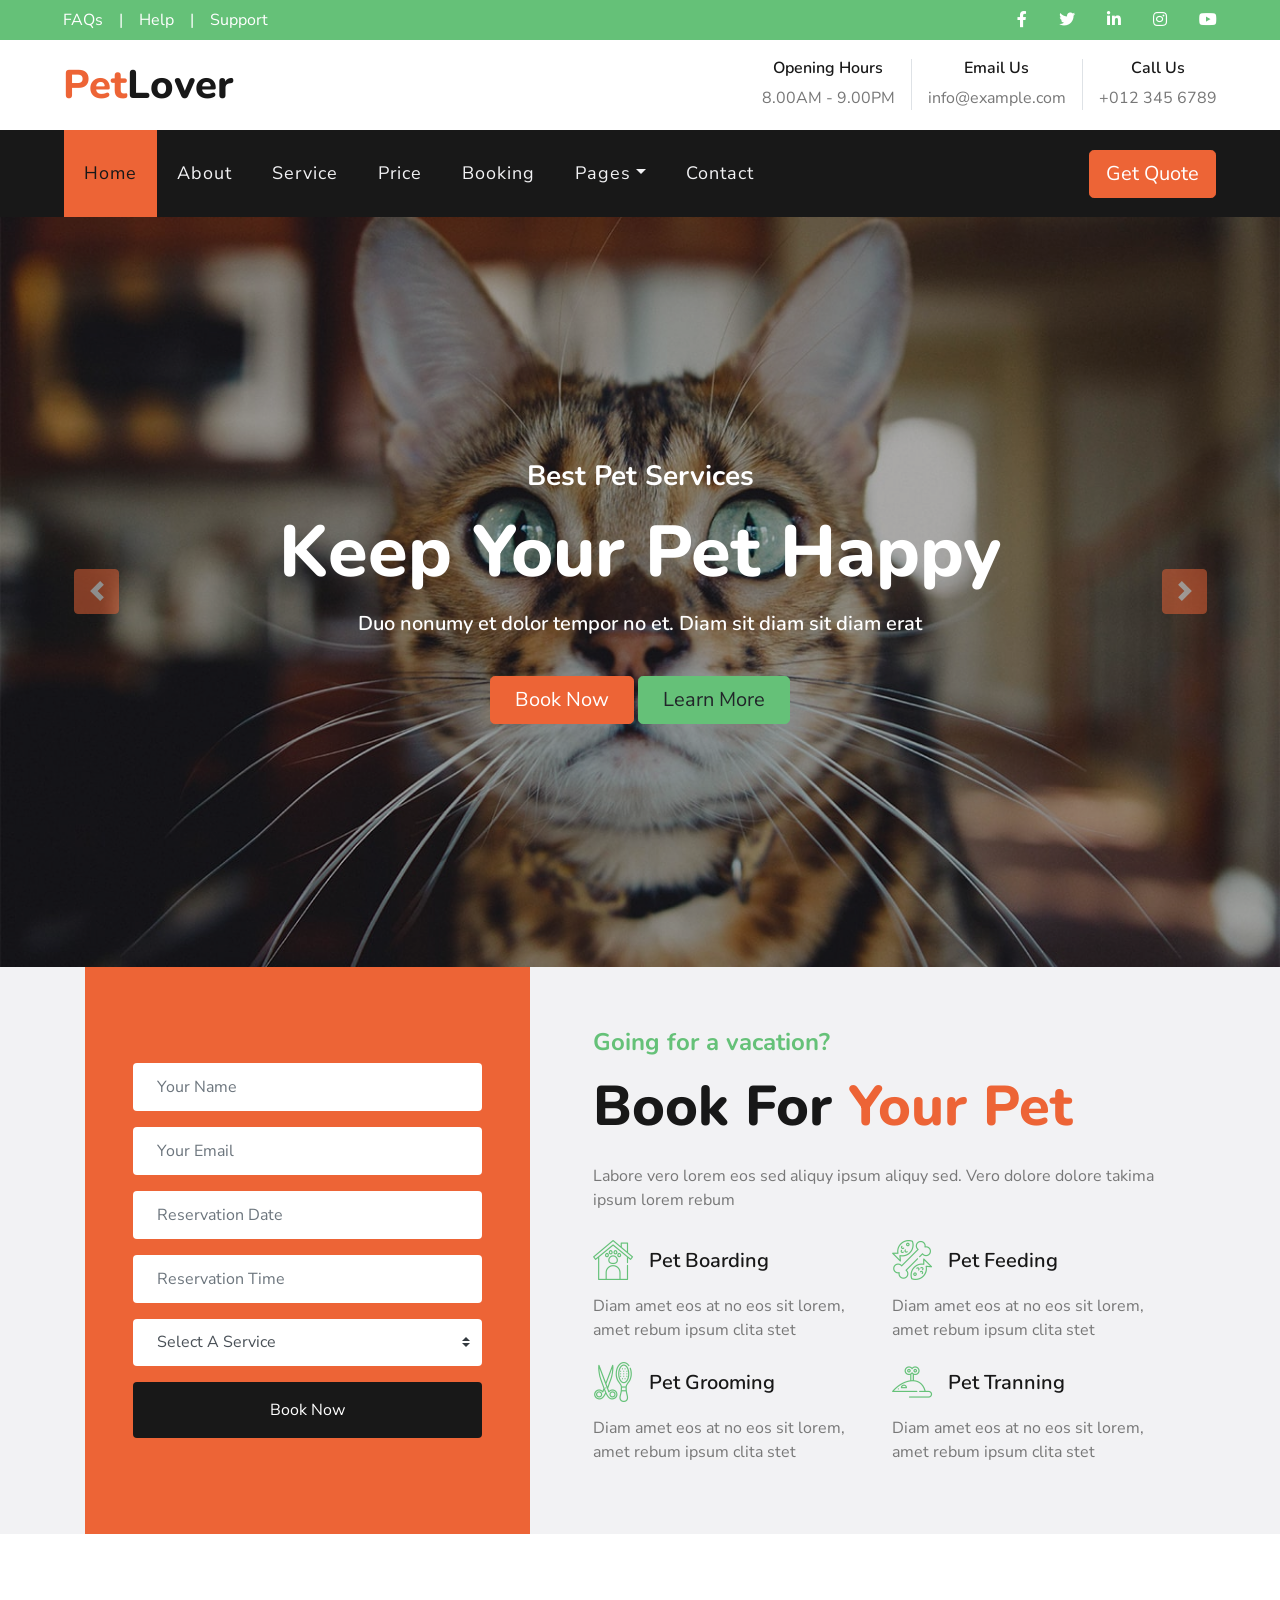
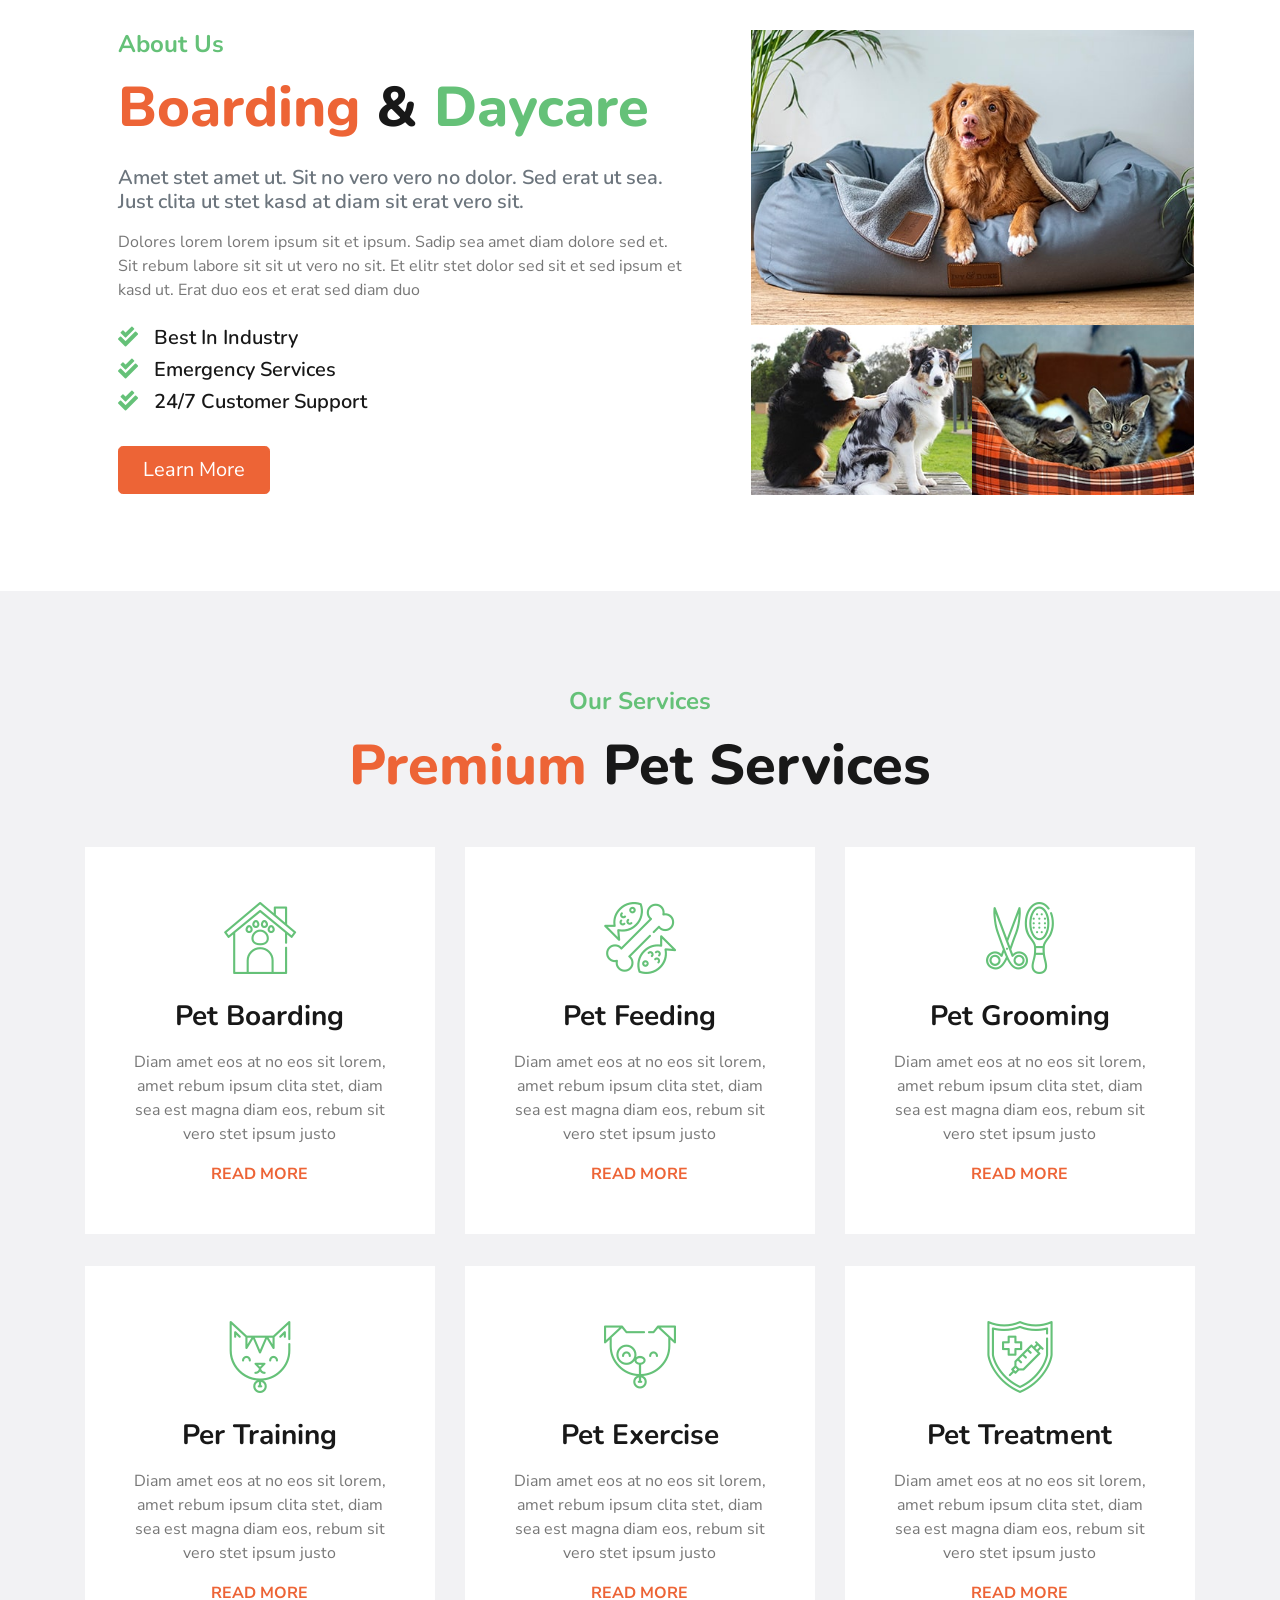
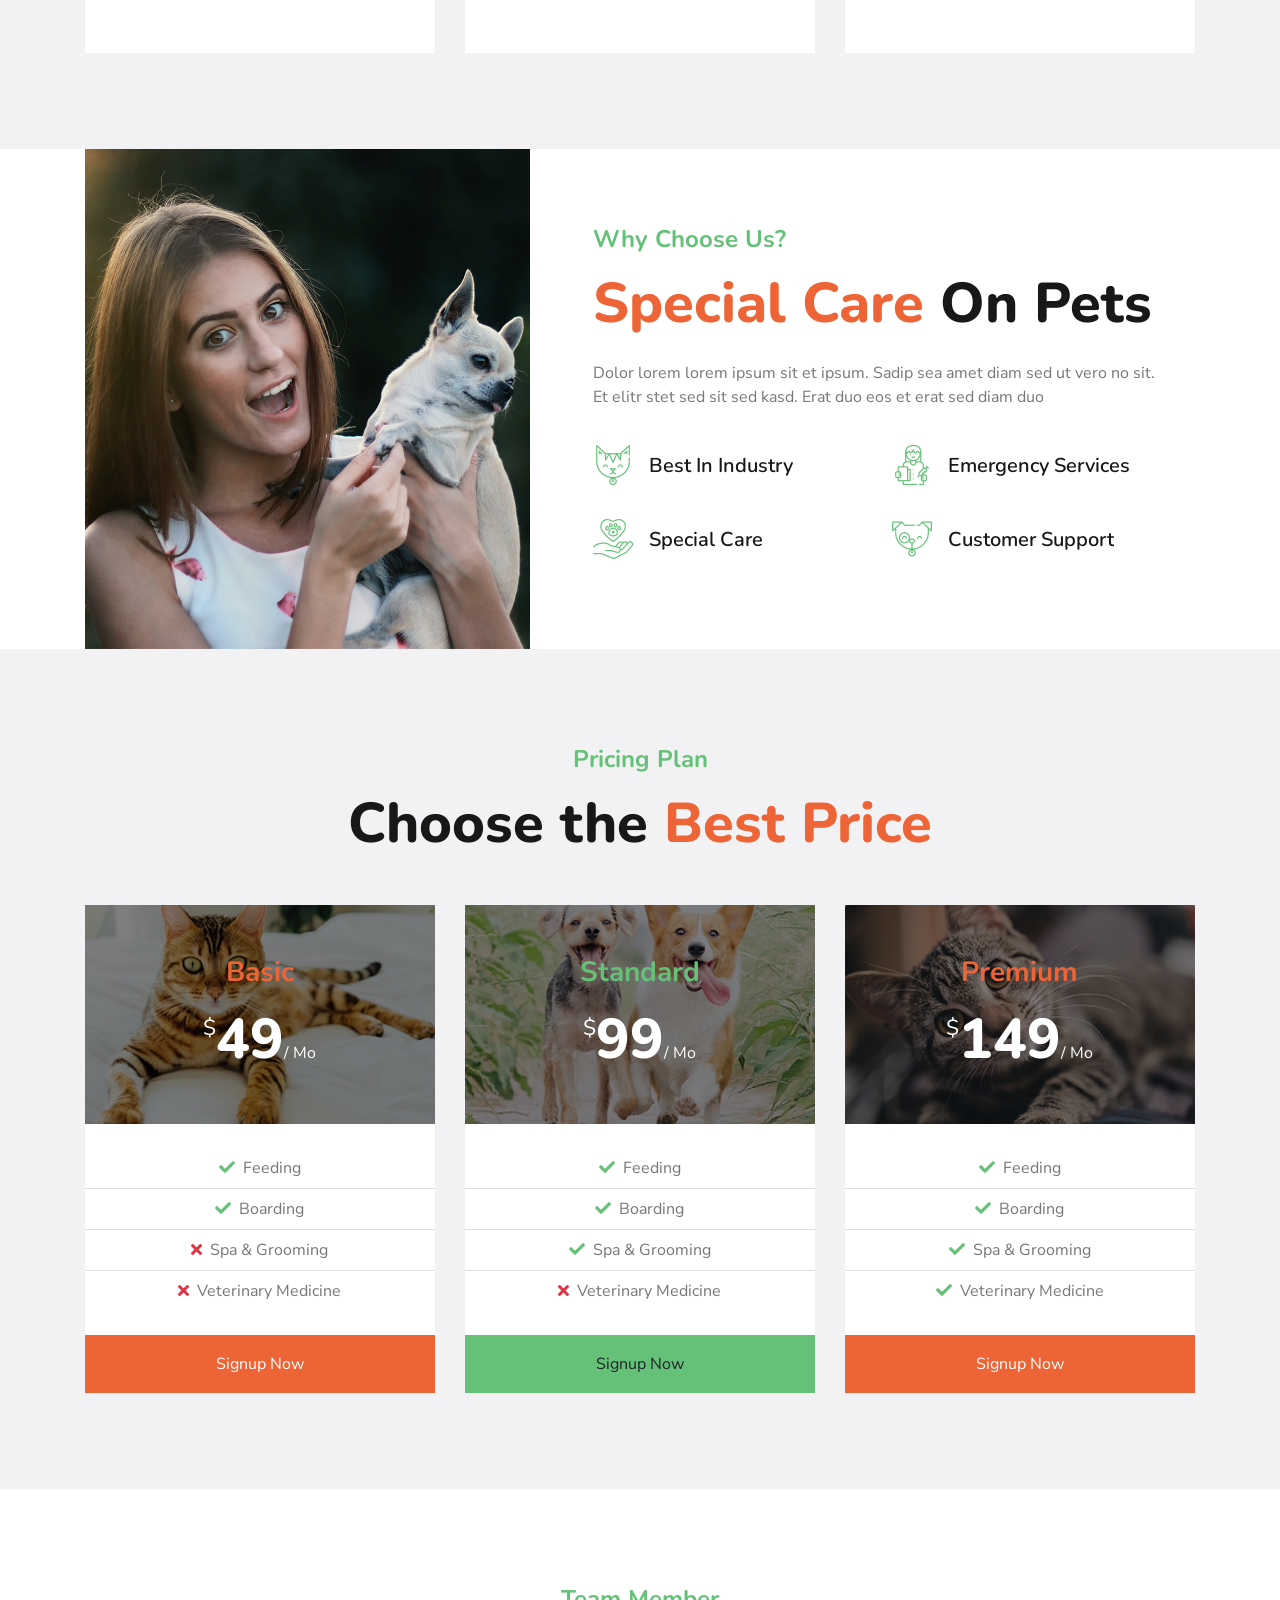
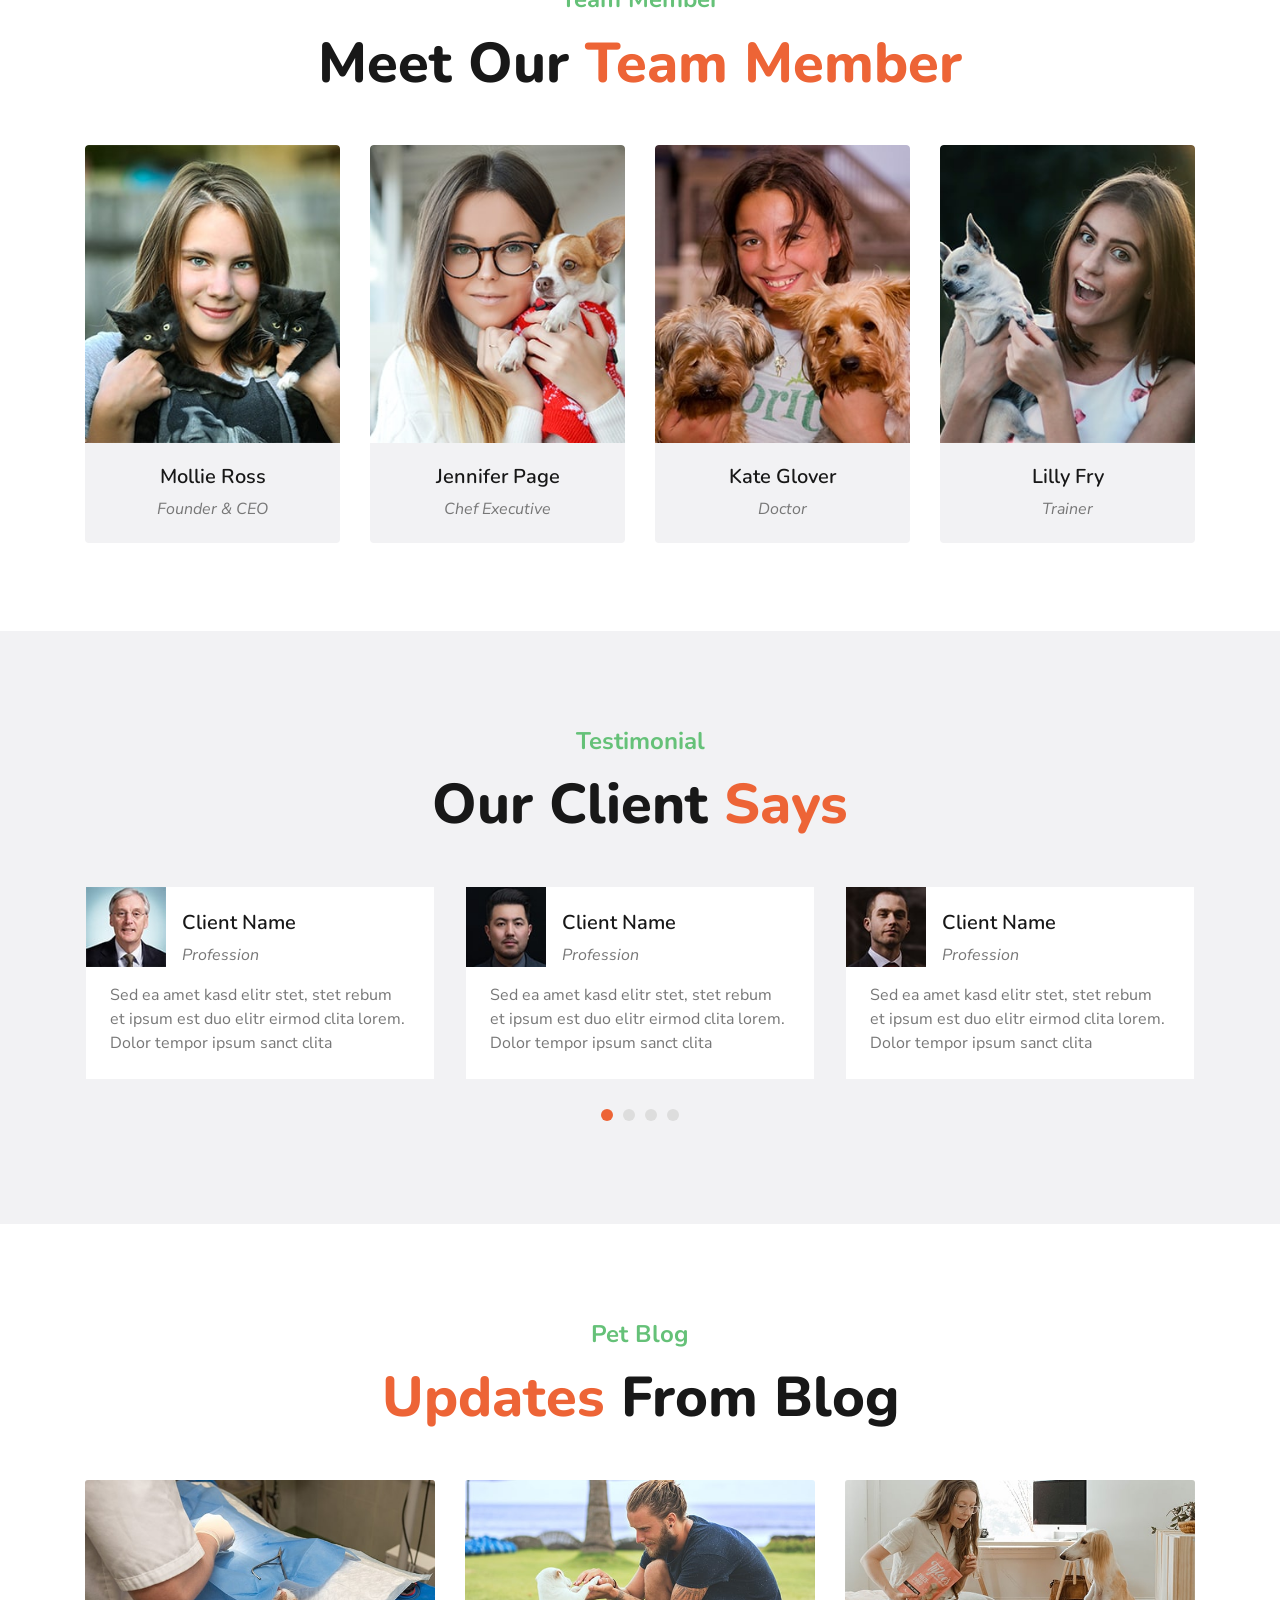
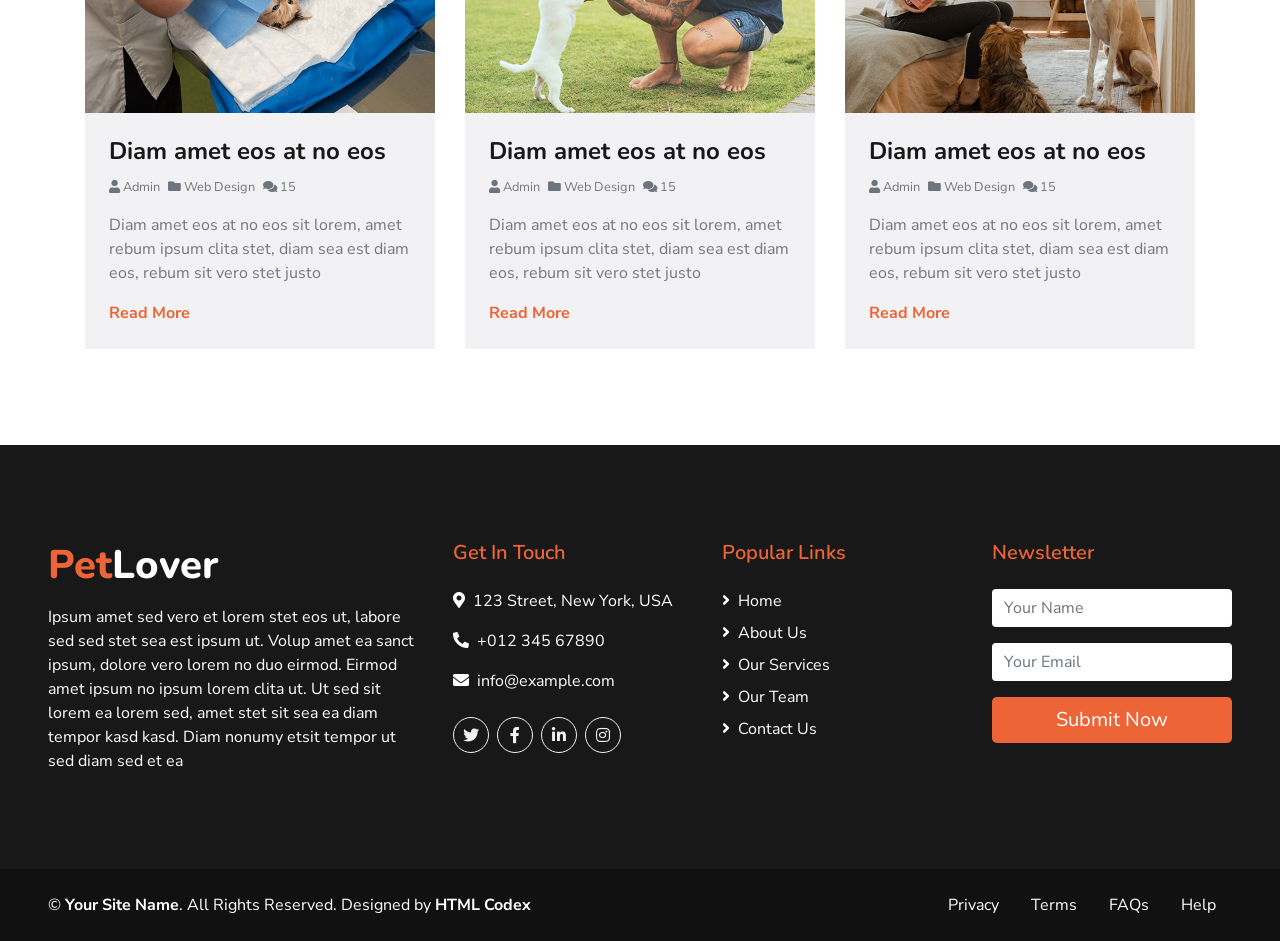
==== ternurines/src/main/java/com/ternurines/view/index.html @ 7840bbad "Se agrega plantilla de js, css y html para la interfaz gráfica" ====
<!DOCTYPE html>
<html lang="en">

<head>
    <meta charset="utf-8">
    <title>PetLover - Pet Care Website Template</title>
    <meta content="width=device-width, initial-scale=1.0" name="viewport">
    <meta content="Free HTML Templates" name="keywords">
    <meta content="Free HTML Templates" name="description">

    <!-- Favicon -->
    <link href="img/favicon.ico" rel="icon">

    <!-- Google Web Fonts -->
    <link href="https://fonts.googleapis.com/css2?family=Nunito+Sans&family=Nunito:wght@600;700;800&display=swap" rel="stylesheet"> 

    <!-- Font Awesome -->
    <link href="https://cdnjs.cloudflare.com/ajax/libs/font-awesome/5.10.0/css/all.min.css" rel="stylesheet">

    <!-- Flaticon Font -->
    <link href="lib/flaticon/font/flaticon.css" rel="stylesheet">

    <!-- Libraries Stylesheet -->
    <link href="lib/owlcarousel/assets/owl.carousel.min.css" rel="stylesheet">
    <link href="lib/tempusdominus/css/tempusdominus-bootstrap-4.min.css" rel="stylesheet" />

    <!-- Customized Bootstrap Stylesheet -->
    <link href="css/style.css" rel="stylesheet">
</head>

<body>
    <!-- Topbar Start -->
    <div class="container-fluid">
        <div class="row bg-secondary py-2 px-lg-5">
            <div class="col-lg-6 text-center text-lg-left mb-2 mb-lg-0">
                <div class="d-inline-flex align-items-center">
                    <a class="text-white pr-3" href="">FAQs</a>
                    <span class="text-white">|</span>
                    <a class="text-white px-3" href="">Help</a>
                    <span class="text-white">|</span>
                    <a class="text-white pl-3" href="">Support</a>
                </div>
            </div>
            <div class="col-lg-6 text-center text-lg-right">
                <div class="d-inline-flex align-items-center">
                    <a class="text-white px-3" href="">
                        <i class="fab fa-facebook-f"></i>
                    </a>
                    <a class="text-white px-3" href="">
                        <i class="fab fa-twitter"></i>
                    </a>
                    <a class="text-white px-3" href="">
                        <i class="fab fa-linkedin-in"></i>
                    </a>
                    <a class="text-white px-3" href="">
                        <i class="fab fa-instagram"></i>
                    </a>
                    <a class="text-white pl-3" href="">
                        <i class="fab fa-youtube"></i>
                    </a>
                </div>
            </div>
        </div>
        <div class="row py-3 px-lg-5">
            <div class="col-lg-4">
                <a href="" class="navbar-brand d-none d-lg-block">
                    <h1 class="m-0 display-5 text-capitalize"><span class="text-primary">Pet</span>Lover</h1>
                </a>
            </div>
            <div class="col-lg-8 text-center text-lg-right">
                <div class="d-inline-flex align-items-center">
                    <div class="d-inline-flex flex-column text-center pr-3 border-right">
                        <h6>Opening Hours</h6>
                        <p class="m-0">8.00AM - 9.00PM</p>
                    </div>
                    <div class="d-inline-flex flex-column text-center px-3 border-right">
                        <h6>Email Us</h6>
                        <p class="m-0">info@example.com</p>
                    </div>
                    <div class="d-inline-flex flex-column text-center pl-3">
                        <h6>Call Us</h6>
                        <p class="m-0">+012 345 6789</p>
                    </div>
                </div>
            </div>
        </div>
    </div>
    <!-- Topbar End -->


    <!-- Navbar Start -->
    <div class="container-fluid p-0">
        <nav class="navbar navbar-expand-lg bg-dark navbar-dark py-3 py-lg-0 px-lg-5">
            <a href="" class="navbar-brand d-block d-lg-none">
                <h1 class="m-0 display-5 text-capitalize font-italic text-white"><span class="text-primary">Safety</span>First</h1>
            </a>
            <button type="button" class="navbar-toggler" data-toggle="collapse" data-target="#navbarCollapse">
                <span class="navbar-toggler-icon"></span>
            </button>
            <div class="collapse navbar-collapse justify-content-between px-3" id="navbarCollapse">
                <div class="navbar-nav mr-auto py-0">
                    <a href="index.html" class="nav-item nav-link active">Home</a>
                    <a href="about.html" class="nav-item nav-link">About</a>
                    <a href="service.html" class="nav-item nav-link">Service</a>
                    <a href="price.html" class="nav-item nav-link">Price</a>
                    <a href="booking.html" class="nav-item nav-link">Booking</a>
                    <div class="nav-item dropdown">
                        <a href="#" class="nav-link dropdown-toggle" data-toggle="dropdown">Pages</a>
                        <div class="dropdown-menu rounded-0 m-0">
                            <a href="blog.html" class="dropdown-item">Blog Grid</a>
                            <a href="single.html" class="dropdown-item">Blog Detail</a>
                        </div>
                    </div>
                    <a href="contact.html" class="nav-item nav-link">Contact</a>
                </div>
                <a href="" class="btn btn-lg btn-primary px-3 d-none d-lg-block">Get Quote</a>
            </div>
        </nav>
    </div>
    <!-- Navbar End -->


    <!-- Carousel Start -->
    <div class="container-fluid p-0">
        <div id="header-carousel" class="carousel slide" data-ride="carousel">
            <div class="carousel-inner">
                <div class="carousel-item active">
                    <img class="w-100" src="img/carousel-1.jpg" alt="Image">
                    <div class="carousel-caption d-flex flex-column align-items-center justify-content-center">
                        <div class="p-3" style="max-width: 900px;">
                            <h3 class="text-white mb-3 d-none d-sm-block">Best Pet Services</h3>
                            <h1 class="display-3 text-white mb-3">Keep Your Pet Happy</h1>
                            <h5 class="text-white mb-3 d-none d-sm-block">Duo nonumy et dolor tempor no et. Diam sit diam sit diam erat</h5>
                            <a href="" class="btn btn-lg btn-primary mt-3 mt-md-4 px-4">Book Now</a>
                            <a href="" class="btn btn-lg btn-secondary mt-3 mt-md-4 px-4">Learn More</a>
                        </div>
                    </div>
                </div>
                <div class="carousel-item">
                    <img class="w-100" src="img/carousel-2.jpg" alt="Image">
                    <div class="carousel-caption d-flex flex-column align-items-center justify-content-center">
                        <div class="p-3" style="max-width: 900px;">
                            <h3 class="text-white mb-3 d-none d-sm-block">Best Pet Services</h3>
                            <h1 class="display-3 text-white mb-3">Pet Spa & Grooming</h1>
                            <h5 class="text-white mb-3 d-none d-sm-block">Duo nonumy et dolor tempor no et. Diam sit diam sit diam erat</h5>
                            <a href="" class="btn btn-lg btn-primary mt-3 mt-md-4 px-4">Book Now</a>
                            <a href="" class="btn btn-lg btn-secondary mt-3 mt-md-4 px-4">Learn More</a>
                        </div>
                    </div>
                </div>
            </div>
            <a class="carousel-control-prev" href="#header-carousel" data-slide="prev">
                <div class="btn btn-primary rounded" style="width: 45px; height: 45px;">
                    <span class="carousel-control-prev-icon mb-n2"></span>
                </div>
            </a>
            <a class="carousel-control-next" href="#header-carousel" data-slide="next">
                <div class="btn btn-primary rounded" style="width: 45px; height: 45px;">
                    <span class="carousel-control-next-icon mb-n2"></span>
                </div>
            </a>
        </div>
    </div>
    <!-- Carousel End -->


    <!-- Booking Start -->
    <div class="container-fluid bg-light">
        <div class="container">
            <div class="row align-items-center">
                <div class="col-lg-5">
                    <div class="bg-primary py-5 px-4 px-sm-5">
                        <form class="py-5">
                            <div class="form-group">
                                <input type="text" class="form-control border-0 p-4" placeholder="Your Name" required="required" />
                            </div>
                            <div class="form-group">
                                <input type="email" class="form-control border-0 p-4" placeholder="Your Email" required="required" />
                            </div>
                            <div class="form-group">
                                <div class="date" id="date" data-target-input="nearest">
                                    <input type="text" class="form-control border-0 p-4 datetimepicker-input" placeholder="Reservation Date" data-target="#date" data-toggle="datetimepicker"/>
                                </div>
                            </div>
                            <div class="form-group">
                                <div class="time" id="time" data-target-input="nearest">
                                    <input type="text" class="form-control border-0 p-4 datetimepicker-input" placeholder="Reservation Time" data-target="#time" data-toggle="datetimepicker"/>
                                </div>
                            </div>
                            <div class="form-group">
                                <select class="custom-select border-0 px-4" style="height: 47px;">
                                    <option selected>Select A Service</option>
                                    <option value="1">Service 1</option>
                                    <option value="2">Service 1</option>
                                    <option value="3">Service 1</option>
                                </select>
                            </div>
                            <div>
                                <button class="btn btn-dark btn-block border-0 py-3" type="submit">Book Now</button>
                            </div>
                        </form>
                    </div>
                </div>
                <div class="col-lg-7 py-5 py-lg-0 px-3 px-lg-5">
                    <h4 class="text-secondary mb-3">Going for a vacation?</h4>
                    <h1 class="display-4 mb-4">Book For <span class="text-primary">Your Pet</span></h1>
                    <p>Labore vero lorem eos sed aliquy ipsum aliquy sed. Vero dolore dolore takima ipsum lorem rebum</p>
                    <div class="row py-2">
                        <div class="col-sm-6">
                            <div class="d-flex flex-column">
                                <div class="d-flex align-items-center mb-2">
                                    <h1 class="flaticon-house font-weight-normal text-secondary m-0 mr-3"></h1>
                                    <h5 class="text-truncate m-0">Pet Boarding</h5>
                                </div>
                                <p>Diam amet eos at no eos sit lorem, amet rebum ipsum clita stet</p>
                            </div>
                        </div>
                        <div class="col-sm-6">
                            <div class="d-flex flex-column">
                                <div class="d-flex align-items-center mb-2">
                                    <h1 class="flaticon-food font-weight-normal text-secondary m-0 mr-3"></h1>
                                    <h5 class="text-truncate m-0">Pet Feeding</h5>
                                </div>
                                <p>Diam amet eos at no eos sit lorem, amet rebum ipsum clita stet</p>
                            </div>
                        </div>
                        <div class="col-sm-6">
                            <div class="d-flex flex-column">
                                <div class="d-flex align-items-center mb-2">
                                    <h1 class="flaticon-grooming font-weight-normal text-secondary m-0 mr-3"></h1>
                                    <h5 class="text-truncate m-0">Pet Grooming</h5>
                                </div>
                                <p class="m-0">Diam amet eos at no eos sit lorem, amet rebum ipsum clita stet</p>
                            </div>
                        </div>
                        <div class="col-sm-6">
                            <div class="d-flex flex-column">
                                <div class="d-flex align-items-center mb-2">
                                    <h1 class="flaticon-toy font-weight-normal text-secondary m-0 mr-3"></h1>
                                    <h5 class="text-truncate m-0">Pet Tranning</h5>
                                </div>
                                <p class="m-0">Diam amet eos at no eos sit lorem, amet rebum ipsum clita stet</p>
                            </div>
                        </div>
                    </div>
                </div>
            </div>
        </div>
    </div>
    <!-- Booking Start -->


    <!-- About Start -->
    <div class="container py-5">
        <div class="row py-5">
            <div class="col-lg-7 pb-5 pb-lg-0 px-3 px-lg-5">
                <h4 class="text-secondary mb-3">About Us</h4>
                <h1 class="display-4 mb-4"><span class="text-primary">Boarding</span> & <span class="text-secondary">Daycare</span></h1>
                <h5 class="text-muted mb-3">Amet stet amet ut. Sit no vero vero no dolor. Sed erat ut sea. Just clita ut stet kasd at diam sit erat vero sit.</h5>
                <p class="mb-4">Dolores lorem lorem ipsum sit et ipsum. Sadip sea amet diam dolore sed et. Sit rebum labore sit sit ut vero no sit. Et elitr stet dolor sed sit et sed ipsum et kasd ut. Erat duo eos et erat sed diam duo</p>
                <ul class="list-inline">
                    <li><h5><i class="fa fa-check-double text-secondary mr-3"></i>Best In Industry</h5></li>
                    <li><h5><i class="fa fa-check-double text-secondary mr-3"></i>Emergency Services</h5></li>
                    <li><h5><i class="fa fa-check-double text-secondary mr-3"></i>24/7 Customer Support</h5></li>
                </ul>
                <a href="" class="btn btn-lg btn-primary mt-3 px-4">Learn More</a>
            </div>
            <div class="col-lg-5">
                <div class="row px-3">
                    <div class="col-12 p-0">
                        <img class="img-fluid w-100" src="img/about-1.jpg" alt="">
                    </div>
                    <div class="col-6 p-0">
                        <img class="img-fluid w-100" src="img/about-2.jpg" alt="">
                    </div>
                    <div class="col-6 p-0">
                        <img class="img-fluid w-100" src="img/about-3.jpg" alt="">
                    </div>
                </div>
            </div>
        </div>
    </div>
    <!-- About End -->


    <!-- Services Start -->
    <div class="container-fluid bg-light pt-5">
        <div class="container py-5">
            <div class="d-flex flex-column text-center mb-5">
                <h4 class="text-secondary mb-3">Our Services</h4>
                <h1 class="display-4 m-0"><span class="text-primary">Premium</span> Pet Services</h1>
            </div>
            <div class="row pb-3">
                <div class="col-md-6 col-lg-4 mb-4">
                    <div class="d-flex flex-column text-center bg-white mb-2 p-3 p-sm-5">
                        <h3 class="flaticon-house display-3 font-weight-normal text-secondary mb-3"></h3>
                        <h3 class="mb-3">Pet Boarding</h3>
                        <p>Diam amet eos at no eos sit lorem, amet rebum ipsum clita stet, diam sea est magna diam eos, rebum sit vero stet ipsum justo</p>
                        <a class="text-uppercase font-weight-bold" href="">Read More</a>
                    </div>
                </div>
                <div class="col-md-6 col-lg-4 mb-4">
                    <div class="d-flex flex-column text-center bg-white mb-2 p-3 p-sm-5">
                        <h3 class="flaticon-food display-3 font-weight-normal text-secondary mb-3"></h3>
                        <h3 class="mb-3">Pet Feeding</h3>
                        <p>Diam amet eos at no eos sit lorem, amet rebum ipsum clita stet, diam sea est magna diam eos, rebum sit vero stet ipsum justo</p>
                        <a class="text-uppercase font-weight-bold" href="">Read More</a>
                    </div>
                </div>
                <div class="col-md-6 col-lg-4 mb-4">
                    <div class="d-flex flex-column text-center bg-white mb-2 p-3 p-sm-5">
                        <h3 class="flaticon-grooming display-3 font-weight-normal text-secondary mb-3"></h3>
                        <h3 class="mb-3">Pet Grooming</h3>
                        <p>Diam amet eos at no eos sit lorem, amet rebum ipsum clita stet, diam sea est magna diam eos, rebum sit vero stet ipsum justo</p>
                        <a class="text-uppercase font-weight-bold" href="">Read More</a>
                    </div>
                </div>
                <div class="col-md-6 col-lg-4 mb-4">
                    <div class="d-flex flex-column text-center bg-white mb-2 p-3 p-sm-5">
                        <h3 class="flaticon-cat display-3 font-weight-normal text-secondary mb-3"></h3>
                        <h3 class="mb-3">Per Training</h3>
                        <p>Diam amet eos at no eos sit lorem, amet rebum ipsum clita stet, diam sea est magna diam eos, rebum sit vero stet ipsum justo</p>
                        <a class="text-uppercase font-weight-bold" href="">Read More</a>
                    </div>
                </div>
                <div class="col-md-6 col-lg-4 mb-4">
                    <div class="d-flex flex-column text-center bg-white mb-2 p-3 p-sm-5">
                        <h3 class="flaticon-dog display-3 font-weight-normal text-secondary mb-3"></h3>
                        <h3 class="mb-3">Pet Exercise</h3>
                        <p>Diam amet eos at no eos sit lorem, amet rebum ipsum clita stet, diam sea est magna diam eos, rebum sit vero stet ipsum justo</p>
                        <a class="text-uppercase font-weight-bold" href="">Read More</a>
                    </div>
                </div>
                <div class="col-md-6 col-lg-4 mb-4">
                    <div class="d-flex flex-column text-center bg-white mb-2 p-3 p-sm-5">
                        <h3 class="flaticon-vaccine display-3 font-weight-normal text-secondary mb-3"></h3>
                        <h3 class="mb-3">Pet Treatment</h3>
                        <p>Diam amet eos at no eos sit lorem, amet rebum ipsum clita stet, diam sea est magna diam eos, rebum sit vero stet ipsum justo</p>
                        <a class="text-uppercase font-weight-bold" href="">Read More</a>
                    </div>
                </div>
            </div>
        </div>
    </div>
    <!-- Services End -->


    <!-- Features Start -->
    <div class="container">
        <div class="row align-items-center">
            <div class="col-lg-5">
                <img class="img-fluid w-100" src="img/feature.jpg" alt="">
            </div>
            <div class="col-lg-7 py-5 py-lg-0 px-3 px-lg-5">
                <h4 class="text-secondary mb-3">Why Choose Us?</h4>
                <h1 class="display-4 mb-4"><span class="text-primary">Special Care</span> On Pets</h1>
                <p class="mb-4">Dolor lorem lorem ipsum sit et ipsum. Sadip sea amet diam sed ut vero no sit. Et elitr stet sed sit sed kasd. Erat duo eos et erat sed diam duo</p>
                <div class="row py-2">
                    <div class="col-6">
                        <div class="d-flex align-items-center mb-4">
                            <h1 class="flaticon-cat font-weight-normal text-secondary m-0 mr-3"></h1>
                            <h5 class="text-truncate m-0">Best In Industry</h5>
                        </div>
                    </div>
                    <div class="col-6">
                        <div class="d-flex align-items-center mb-4">
                            <h1 class="flaticon-doctor font-weight-normal text-secondary m-0 mr-3"></h1>
                            <h5 class="text-truncate m-0">Emergency Services</h5>
                        </div>
                    </div>
                    <div class="col-6">
                        <div class="d-flex align-items-center">
                            <h1 class="flaticon-care font-weight-normal text-secondary m-0 mr-3"></h1>
                            <h5 class="text-truncate m-0">Special Care</h5>
                        </div>
                    </div>
                    <div class="col-6">
                        <div class="d-flex align-items-center">
                            <h1 class="flaticon-dog font-weight-normal text-secondary m-0 mr-3"></h1>
                            <h5 class="text-truncate m-0">Customer Support</h5>
                        </div>
                    </div>
                </div>
            </div>
        </div>
    </div>
    <!-- Features End -->


    <!-- Pricing Plan Start -->
    <div class="container-fluid bg-light pt-5 pb-4">
        <div class="container py-5">
            <div class="d-flex flex-column text-center mb-5">
                <h4 class="text-secondary mb-3">Pricing Plan</h4>
                <h1 class="display-4 m-0">Choose the <span class="text-primary">Best Price</span></h1>
            </div>
            <div class="row">
                <div class="col-lg-4 mb-4">
                    <div class="card border-0">
                        <div class="card-header position-relative border-0 p-0 mb-4">
                            <img class="card-img-top" src="img/price-1.jpg" alt="">
                            <div class="position-absolute d-flex flex-column align-items-center justify-content-center w-100 h-100" style="top: 0; left: 0; z-index: 1; background: rgba(0, 0, 0, .5);">
                                <h3 class="text-primary mb-3">Basic</h3>
                                <h1 class="display-4 text-white mb-0">
                                    <small class="align-top" style="font-size: 22px; line-height: 45px;">$</small>49<small class="align-bottom" style="font-size: 16px; line-height: 40px;">/ Mo</small>
                                </h1>
                            </div>
                        </div>
                        <div class="card-body text-center p-0">
                            <ul class="list-group list-group-flush mb-4">
                                <li class="list-group-item p-2"><i class="fa fa-check text-secondary mr-2"></i>Feeding</li>
                                <li class="list-group-item p-2"><i class="fa fa-check text-secondary mr-2"></i>Boarding</li>
                                <li class="list-group-item p-2"><i class="fa fa-times text-danger mr-2"></i>Spa & Grooming</li>
                                <li class="list-group-item p-2"><i class="fa fa-times text-danger mr-2"></i>Veterinary Medicine</li>
                            </ul>
                        </div>
                        <div class="card-footer border-0 p-0">
                            <a href="" class="btn btn-primary btn-block p-3" style="border-radius: 0;">Signup Now</a>
                        </div>
                    </div>
                </div>
                <div class="col-lg-4 mb-4">
                    <div class="card border-0">
                        <div class="card-header position-relative border-0 p-0 mb-4">
                            <img class="card-img-top" src="img/price-2.jpg" alt="">
                            <div class="position-absolute d-flex flex-column align-items-center justify-content-center w-100 h-100" style="top: 0; left: 0; z-index: 1; background: rgba(0, 0, 0, .5);">
                                <h3 class="text-secondary mb-3">Standard</h3>
                                <h1 class="display-4 text-white mb-0">
                                    <small class="align-top" style="font-size: 22px; line-height: 45px;">$</small>99<small class="align-bottom" style="font-size: 16px; line-height: 40px;">/ Mo</small>
                                </h1>
                            </div>
                        </div>
                        <div class="card-body text-center p-0">
                            <ul class="list-group list-group-flush mb-4">
                                <li class="list-group-item p-2"><i class="fa fa-check text-secondary mr-2"></i>Feeding</li>
                                <li class="list-group-item p-2"><i class="fa fa-check text-secondary mr-2"></i>Boarding</li>
                                <li class="list-group-item p-2"><i class="fa fa-check text-secondary mr-2"></i>Spa & Grooming</li>
                                <li class="list-group-item p-2"><i class="fa fa-times text-danger mr-2"></i>Veterinary Medicine</li>
                            </ul>
                        </div>
                        <div class="card-footer border-0 p-0">
                            <a href="" class="btn btn-secondary btn-block p-3" style="border-radius: 0;">Signup Now</a>
                        </div>
                    </div>
                </div>
                <div class="col-lg-4 mb-4">
                    <div class="card border-0">
                        <div class="card-header position-relative border-0 p-0 mb-4">
                            <img class="card-img-top" src="img/price-3.jpg" alt="">
                            <div class="position-absolute d-flex flex-column align-items-center justify-content-center w-100 h-100" style="top: 0; left: 0; z-index: 1; background: rgba(0, 0, 0, .5);">
                                <h3 class="text-primary mb-3">Premium</h3>
                                <h1 class="display-4 text-white mb-0">
                                    <small class="align-top" style="font-size: 22px; line-height: 45px;">$</small>149<small class="align-bottom" style="font-size: 16px; line-height: 40px;">/ Mo</small>
                                </h1>
                            </div>
                        </div>
                        <div class="card-body text-center p-0">
                            <ul class="list-group list-group-flush mb-4">
                                <li class="list-group-item p-2"><i class="fa fa-check text-secondary mr-2"></i>Feeding</li>
                                <li class="list-group-item p-2"><i class="fa fa-check text-secondary mr-2"></i>Boarding</li>
                                <li class="list-group-item p-2"><i class="fa fa-check text-secondary mr-2"></i>Spa & Grooming</li>
                                <li class="list-group-item p-2"><i class="fa fa-check text-secondary mr-2"></i>Veterinary Medicine</li>
                            </ul>
                        </div>
                        <div class="card-footer border-0 p-0">
                            <a href="" class="btn btn-primary btn-block p-3" style="border-radius: 0;">Signup Now</a>
                        </div>
                    </div>
                </div>
            </div>
        </div>
    </div>
    <!-- Pricing Plan End -->


    <!-- Team Start -->
    <div class="container mt-5 pt-5 pb-3">
        <div class="d-flex flex-column text-center mb-5">
            <h4 class="text-secondary mb-3">Team Member</h4>
            <h1 class="display-4 m-0">Meet Our <span class="text-primary">Team Member</span></h1>
        </div>
        <div class="row">
            <div class="col-lg-3 col-md-6">
                <div class="team card position-relative overflow-hidden border-0 mb-4">
                    <img class="card-img-top" src="img/team-1.jpg" alt="">
                    <div class="card-body text-center p-0">
                        <div class="team-text d-flex flex-column justify-content-center bg-light">
                            <h5>Mollie Ross</h5>
                            <i>Founder & CEO</i>
                        </div>
                        <div class="team-social d-flex align-items-center justify-content-center bg-dark">
                            <a class="btn btn-outline-primary rounded-circle text-center mr-2 px-0" style="width: 36px; height: 36px;" href="#"><i class="fab fa-twitter"></i></a>
                            <a class="btn btn-outline-primary rounded-circle text-center mr-2 px-0" style="width: 36px; height: 36px;" href="#"><i class="fab fa-facebook-f"></i></a>
                            <a class="btn btn-outline-primary rounded-circle text-center mr-2 px-0" style="width: 36px; height: 36px;" href="#"><i class="fab fa-linkedin-in"></i></a>
                            <a class="btn btn-outline-primary rounded-circle text-center px-0" style="width: 36px; height: 36px;" href="#"><i class="fab fa-instagram"></i></a>
                        </div>
                    </div>
                </div>
            </div>
            <div class="col-lg-3 col-md-6">
                <div class="team card position-relative overflow-hidden border-0 mb-4">
                    <img class="card-img-top" src="img/team-2.jpg" alt="">
                    <div class="card-body text-center p-0">
                        <div class="team-text d-flex flex-column justify-content-center bg-light">
                            <h5>Jennifer Page</h5>
                            <i>Chef Executive</i>
                        </div>
                        <div class="team-social d-flex align-items-center justify-content-center bg-dark">
                            <a class="btn btn-outline-primary rounded-circle text-center mr-2 px-0" style="width: 36px; height: 36px;" href="#"><i class="fab fa-twitter"></i></a>
                            <a class="btn btn-outline-primary rounded-circle text-center mr-2 px-0" style="width: 36px; height: 36px;" href="#"><i class="fab fa-facebook-f"></i></a>
                            <a class="btn btn-outline-primary rounded-circle text-center mr-2 px-0" style="width: 36px; height: 36px;" href="#"><i class="fab fa-linkedin-in"></i></a>
                            <a class="btn btn-outline-primary rounded-circle text-center px-0" style="width: 36px; height: 36px;" href="#"><i class="fab fa-instagram"></i></a>
                        </div>
                    </div>
                </div>
            </div>
            <div class="col-lg-3 col-md-6">
                <div class="team card position-relative overflow-hidden border-0 mb-4">
                    <img class="card-img-top" src="img/team-3.jpg" alt="">
                    <div class="card-body text-center p-0">
                        <div class="team-text d-flex flex-column justify-content-center bg-light">
                            <h5>Kate Glover</h5>
                            <i>Doctor</i>
                        </div>
                        <div class="team-social d-flex align-items-center justify-content-center bg-dark">
                            <a class="btn btn-outline-primary rounded-circle text-center mr-2 px-0" style="width: 36px; height: 36px;" href="#"><i class="fab fa-twitter"></i></a>
                            <a class="btn btn-outline-primary rounded-circle text-center mr-2 px-0" style="width: 36px; height: 36px;" href="#"><i class="fab fa-facebook-f"></i></a>
                            <a class="btn btn-outline-primary rounded-circle text-center mr-2 px-0" style="width: 36px; height: 36px;" href="#"><i class="fab fa-linkedin-in"></i></a>
                            <a class="btn btn-outline-primary rounded-circle text-center px-0" style="width: 36px; height: 36px;" href="#"><i class="fab fa-instagram"></i></a>
                        </div>
                    </div>
                </div>
            </div>
            <div class="col-lg-3 col-md-6">
                <div class="team card position-relative overflow-hidden border-0 mb-4">
                    <img class="card-img-top" src="img/team-4.jpg" alt="">
                    <div class="card-body text-center p-0">
                        <div class="team-text d-flex flex-column justify-content-center bg-light">
                            <h5>Lilly Fry</h5>
                            <i>Trainer</i>
                        </div>
                        <div class="team-social d-flex align-items-center justify-content-center bg-dark">
                            <a class="btn btn-outline-primary rounded-circle text-center mr-2 px-0" style="width: 36px; height: 36px;" href="#"><i class="fab fa-twitter"></i></a>
                            <a class="btn btn-outline-primary rounded-circle text-center mr-2 px-0" style="width: 36px; height: 36px;" href="#"><i class="fab fa-facebook-f"></i></a>
                            <a class="btn btn-outline-primary rounded-circle text-center mr-2 px-0" style="width: 36px; height: 36px;" href="#"><i class="fab fa-linkedin-in"></i></a>
                            <a class="btn btn-outline-primary rounded-circle text-center px-0" style="width: 36px; height: 36px;" href="#"><i class="fab fa-instagram"></i></a>
                        </div>
                    </div>
                </div>
            </div>
        </div>
    </div>
    <!-- Team End -->


    <!-- Testimonial Start -->
    <div class="container-fluid bg-light my-5 p-0 py-5">
        <div class="container p-0 py-5">
            <div class="d-flex flex-column text-center mb-5">
                <h4 class="text-secondary mb-3">Testimonial</h4>
                <h1 class="display-4 m-0">Our Client <span class="text-primary">Says</span></h1>
            </div>
            <div class="owl-carousel testimonial-carousel">
                <div class="bg-white mx-3 p-4">
                    <div class="d-flex align-items-end mb-3 mt-n4 ml-n4">
                        <img class="img-fluid" src="img/testimonial-1.jpg" style="width: 80px; height: 80px;" alt="">
                        <div class="ml-3">
                            <h5>Client Name</h5>
                            <i>Profession</i>
                        </div>
                    </div>
                    <p class="m-0">Sed ea amet kasd elitr stet, stet rebum et ipsum est duo elitr eirmod clita lorem. Dolor tempor ipsum sanct clita</p>
                </div>
                <div class="bg-white mx-3 p-4">
                    <div class="d-flex align-items-end mb-3 mt-n4 ml-n4">
                        <img class="img-fluid" src="img/testimonial-2.jpg" style="width: 80px; height: 80px;" alt="">
                        <div class="ml-3">
                            <h5>Client Name</h5>
                            <i>Profession</i>
                        </div>
                    </div>
                    <p class="m-0">Sed ea amet kasd elitr stet, stet rebum et ipsum est duo elitr eirmod clita lorem. Dolor tempor ipsum sanct clita</p>
                </div>
                <div class="bg-white mx-3 p-4">
                    <div class="d-flex align-items-end mb-3 mt-n4 ml-n4">
                        <img class="img-fluid" src="img/testimonial-3.jpg" style="width: 80px; height: 80px;" alt="">
                        <div class="ml-3">
                            <h5>Client Name</h5>
                            <i>Profession</i>
                        </div>
                    </div>
                    <p class="m-0">Sed ea amet kasd elitr stet, stet rebum et ipsum est duo elitr eirmod clita lorem. Dolor tempor ipsum sanct clita</p>
                </div>
                <div class="bg-white mx-3 p-4">
                    <div class="d-flex align-items-end mb-3 mt-n4 ml-n4">
                        <img class="img-fluid" src="img/testimonial-4.jpg" style="width: 80px; height: 80px;" alt="">
                        <div class="ml-3">
                            <h5>Client Name</h5>
                            <i>Profession</i>
                        </div>
                    </div>
                    <p class="m-0">Sed ea amet kasd elitr stet, stet rebum et ipsum est duo elitr eirmod clita lorem. Dolor tempor ipsum sanct clita</p>
                </div>
            </div>
        </div>
    </div>
    <!-- Testimonial End -->


    <!-- Blog Start -->
    <div class="container pt-5">
        <div class="d-flex flex-column text-center mb-5">
            <h4 class="text-secondary mb-3">Pet Blog</h4>
            <h1 class="display-4 m-0"><span class="text-primary">Updates</span> From Blog</h1>
        </div>
        <div class="row pb-3">
            <div class="col-lg-4 mb-4">
                <div class="card border-0 mb-2">
                    <img class="card-img-top" src="img/blog-1.jpg" alt="">
                    <div class="card-body bg-light p-4">
                        <h4 class="card-title text-truncate">Diam amet eos at no eos</h4>
                        <div class="d-flex mb-3">
                            <small class="mr-2"><i class="fa fa-user text-muted"></i> Admin</small>
                            <small class="mr-2"><i class="fa fa-folder text-muted"></i> Web Design</small>
                            <small class="mr-2"><i class="fa fa-comments text-muted"></i> 15</small>
                        </div>
                        <p>Diam amet eos at no eos sit lorem, amet rebum ipsum clita stet, diam sea est diam eos, rebum sit vero stet justo</p>
                        <a class="font-weight-bold" href="">Read More</a>
                    </div>
                </div>
            </div>
            <div class="col-lg-4 mb-4">
                <div class="card border-0 mb-2">
                    <img class="card-img-top" src="img/blog-2.jpg" alt="">
                    <div class="card-body bg-light p-4">
                        <h4 class="card-title text-truncate">Diam amet eos at no eos</h4>
                        <div class="d-flex mb-3">
                            <small class="mr-2"><i class="fa fa-user text-muted"></i> Admin</small>
                            <small class="mr-2"><i class="fa fa-folder text-muted"></i> Web Design</small>
                            <small class="mr-2"><i class="fa fa-comments text-muted"></i> 15</small>
                        </div>
                        <p>Diam amet eos at no eos sit lorem, amet rebum ipsum clita stet, diam sea est diam eos, rebum sit vero stet justo</p>
                        <a class="font-weight-bold" href="">Read More</a>
                    </div>
                </div>
            </div>
            <div class="col-lg-4 mb-4">
                <div class="card border-0 mb-2">
                    <img class="card-img-top" src="img/blog-3.jpg" alt="">
                    <div class="card-body bg-light p-4">
                        <h4 class="card-title text-truncate">Diam amet eos at no eos</h4>
                        <div class="d-flex mb-3">
                            <small class="mr-2"><i class="fa fa-user text-muted"></i> Admin</small>
                            <small class="mr-2"><i class="fa fa-folder text-muted"></i> Web Design</small>
                            <small class="mr-2"><i class="fa fa-comments text-muted"></i> 15</small>
                        </div>
                        <p>Diam amet eos at no eos sit lorem, amet rebum ipsum clita stet, diam sea est diam eos, rebum sit vero stet justo</p>
                        <a class="font-weight-bold" href="">Read More</a>
                    </div>
                </div>
            </div>
        </div>
    </div>
    <!-- Blog End -->


    <!-- Footer Start -->
    <div class="container-fluid bg-dark text-white mt-5 py-5 px-sm-3 px-md-5">
        <div class="row pt-5">
            <div class="col-lg-4 col-md-12 mb-5">
                <h1 class="mb-3 display-5 text-capitalize text-white"><span class="text-primary">Pet</span>Lover</h1>
                <p class="m-0">Ipsum amet sed vero et lorem stet eos ut, labore sed sed stet sea est ipsum ut. Volup amet ea sanct ipsum, dolore vero lorem no duo eirmod. Eirmod amet ipsum no ipsum lorem clita ut. Ut sed sit lorem ea lorem sed, amet stet sit sea ea diam tempor kasd kasd. Diam nonumy etsit tempor ut sed diam sed et ea</p>
            </div>
            <div class="col-lg-8 col-md-12">
                <div class="row">
                    <div class="col-md-4 mb-5">
                        <h5 class="text-primary mb-4">Get In Touch</h5>
                        <p><i class="fa fa-map-marker-alt mr-2"></i>123 Street, New York, USA</p>
                        <p><i class="fa fa-phone-alt mr-2"></i>+012 345 67890</p>
                        <p><i class="fa fa-envelope mr-2"></i>info@example.com</p>
                        <div class="d-flex justify-content-start mt-4">
                            <a class="btn btn-outline-light rounded-circle text-center mr-2 px-0" style="width: 36px; height: 36px;" href="#"><i class="fab fa-twitter"></i></a>
                            <a class="btn btn-outline-light rounded-circle text-center mr-2 px-0" style="width: 36px; height: 36px;" href="#"><i class="fab fa-facebook-f"></i></a>
                            <a class="btn btn-outline-light rounded-circle text-center mr-2 px-0" style="width: 36px; height: 36px;" href="#"><i class="fab fa-linkedin-in"></i></a>
                            <a class="btn btn-outline-light rounded-circle text-center mr-2 px-0" style="width: 36px; height: 36px;" href="#"><i class="fab fa-instagram"></i></a>
                        </div>
                    </div>
                    <div class="col-md-4 mb-5">
                        <h5 class="text-primary mb-4">Popular Links</h5>
                        <div class="d-flex flex-column justify-content-start">
                            <a class="text-white mb-2" href="#"><i class="fa fa-angle-right mr-2"></i>Home</a>
                            <a class="text-white mb-2" href="#"><i class="fa fa-angle-right mr-2"></i>About Us</a>
                            <a class="text-white mb-2" href="#"><i class="fa fa-angle-right mr-2"></i>Our Services</a>
                            <a class="text-white mb-2" href="#"><i class="fa fa-angle-right mr-2"></i>Our Team</a>
                            <a class="text-white" href="#"><i class="fa fa-angle-right mr-2"></i>Contact Us</a>
                        </div>
                    </div>
                    <div class="col-md-4 mb-5">
                        <h5 class="text-primary mb-4">Newsletter</h5>
                        <form action="">
                            <div class="form-group">
                                <input type="text" class="form-control border-0" placeholder="Your Name" required="required" />
                            </div>
                            <div class="form-group">
                                <input type="email" class="form-control border-0" placeholder="Your Email" required="required" />
                            </div>
                            <div>
                                <button class="btn btn-lg btn-primary btn-block border-0" type="submit">Submit Now</button>
                            </div>
                        </form>
                    </div>
                </div>
            </div>
        </div>
    </div>
    <div class="container-fluid text-white py-4 px-sm-3 px-md-5" style="background: #111111;">
        <div class="row">
            <div class="col-md-6 text-center text-md-left mb-3 mb-md-0">
                <p class="m-0 text-white">
                    &copy; <a class="text-white font-weight-bold" href="#">Your Site Name</a>. All Rights Reserved. Designed by
                    <a class="text-white font-weight-bold" href="https://htmlcodex.com">HTML Codex</a>
                </p>
            </div>
            <div class="col-md-6 text-center text-md-right">
                <ul class="nav d-inline-flex">
                    <li class="nav-item">
                        <a class="nav-link text-white py-0" href="#">Privacy</a>
                    </li>
                    <li class="nav-item">
                        <a class="nav-link text-white py-0" href="#">Terms</a>
                    </li>
                    <li class="nav-item">
                        <a class="nav-link text-white py-0" href="#">FAQs</a>
                    </li>
                    <li class="nav-item">
                        <a class="nav-link text-white py-0" href="#">Help</a>
                    </li>
                </ul>
            </div>
        </div>
    </div>
    <!-- Footer End -->


    <!-- Back to Top -->
    <a href="#" class="btn btn-lg btn-primary back-to-top"><i class="fa fa-angle-double-up"></i></a>


    <!-- JavaScript Libraries -->
    <script src="https://code.jquery.com/jquery-3.4.1.min.js"></script>
    <script src="https://stackpath.bootstrapcdn.com/bootstrap/4.4.1/js/bootstrap.bundle.min.js"></script>
    <script src="lib/easing/easing.min.js"></script>
    <script src="lib/owlcarousel/owl.carousel.min.js"></script>
    <script src="lib/tempusdominus/js/moment.min.js"></script>
    <script src="lib/tempusdominus/js/moment-timezone.min.js"></script>
    <script src="lib/tempusdominus/js/tempusdominus-bootstrap-4.min.js"></script>

    <!-- Contact Javascript File -->
    <script src="mail/jqBootstrapValidation.min.js"></script>
    <script src="mail/contact.js"></script>

    <!-- Template Javascript -->
    <script src="js/main.js"></script>
</body>

</html>
---- ternurines/src/main/java/com/ternurines/view/css/style.css ----
/******* Bootstrap Theming ********/
/*!
 * Bootstrap v4.5.3 (https://getbootstrap.com/)
 * Copyright 2011-2020 The Bootstrap Authors
 * Copyright 2011-2020 Twitter, Inc.
 * Licensed under MIT (https://github.com/twbs/bootstrap/blob/main/LICENSE)
 */
:root {
  --blue: #007bff;
  --indigo: #6610f2;
  --purple: #6f42c1;
  --pink: #e83e8c;
  --red: #dc3545;
  --orange: #fd7e14;
  --yellow: #ffc107;
  --green: #28a745;
  --teal: #20c997;
  --cyan: #17a2b8;
  --white: #fff;
  --gray: #6c757d;
  --gray-dark: #343a40;
  --primary: #ED6436;
  --secondary: #65C178;
  --success: #28a745;
  --info: #17a2b8;
  --warning: #ffc107;
  --danger: #dc3545;
  --light: #F2F2F4;
  --dark: #181818;
  --breakpoint-xs: 0;
  --breakpoint-sm: 576px;
  --breakpoint-md: 768px;
  --breakpoint-lg: 992px;
  --breakpoint-xl: 1200px;
  --font-family-sans-serif: "Nunito Sans", sans-serif;
  --font-family-monospace: SFMono-Regular, Menlo, Monaco, Consolas, "Liberation Mono", "Courier New", monospace;
}

*,
*::before,
*::after {
  box-sizing: border-box;
}

html {
  font-family: sans-serif;
  line-height: 1.15;
  -webkit-text-size-adjust: 100%;
  -webkit-tap-highlight-color: rgba(0, 0, 0, 0);
}

article, aside, figcaption, figure, footer, header, hgroup, main, nav, section {
  display: block;
}

body {
  margin: 0;
  font-family: "Nunito Sans", sans-serif;
  font-size: 1rem;
  font-weight: 400;
  line-height: 1.5;
  color: #777777;
  text-align: left;
  background-color: #fff;
}

[tabindex="-1"]:focus:not(:focus-visible) {
  outline: 0 !important;
}

hr {
  box-sizing: content-box;
  height: 0;
  overflow: visible;
}

h1, h2, h3, h4, h5, h6 {
  margin-top: 0;
  margin-bottom: 0.5rem;
}

p {
  margin-top: 0;
  margin-bottom: 1rem;
}

abbr[title],
abbr[data-original-title] {
  text-decoration: underline;
  text-decoration: underline dotted;
  cursor: help;
  border-bottom: 0;
  text-decoration-skip-ink: none;
}

address {
  margin-bottom: 1rem;
  font-style: normal;
  line-height: inherit;
}

ol,
ul,
dl {
  margin-top: 0;
  margin-bottom: 1rem;
}

ol ol,
ul ul,
ol ul,
ul ol {
  margin-bottom: 0;
}

dt {
  font-weight: 700;
}

dd {
  margin-bottom: .5rem;
  margin-left: 0;
}

blockquote {
  margin: 0 0 1rem;
}

b,
strong {
  font-weight: bolder;
}

small {
  font-size: 80%;
}

sub,
sup {
  position: relative;
  font-size: 75%;
  line-height: 0;
  vertical-align: baseline;
}

sub {
  bottom: -.25em;
}

sup {
  top: -.5em;
}

a {
  color: #ED6436;
  text-decoration: none;
  background-color: transparent;
}

a:hover {
  color: #c53f12;
  text-decoration: underline;
}

a:not([href]):not([class]) {
  color: inherit;
  text-decoration: none;
}

a:not([href]):not([class]):hover {
  color: inherit;
  text-decoration: none;
}

pre,
code,
kbd,
samp {
  font-family: SFMono-Regular, Menlo, Monaco, Consolas, "Liberation Mono", "Courier New", monospace;
  font-size: 1em;
}

pre {
  margin-top: 0;
  margin-bottom: 1rem;
  overflow: auto;
  -ms-overflow-style: scrollbar;
}

figure {
  margin: 0 0 1rem;
}

img {
  vertical-align: middle;
  border-style: none;
}

svg {
  overflow: hidden;
  vertical-align: middle;
}

table {
  border-collapse: collapse;
}

caption {
  padding-top: 0.75rem;
  padding-bottom: 0.75rem;
  color: #6c757d;
  text-align: left;
  caption-side: bottom;
}

th {
  text-align: inherit;
  text-align: -webkit-match-parent;
}

label {
  display: inline-block;
  margin-bottom: 0.5rem;
}

button {
  border-radius: 0;
}

button:focus {
  outline: 1px dotted;
  outline: 5px auto -webkit-focus-ring-color;
}

input,
button,
select,
optgroup,
textarea {
  margin: 0;
  font-family: inherit;
  font-size: inherit;
  line-height: inherit;
}

button,
input {
  overflow: visible;
}

button,
select {
  text-transform: none;
}

[role="button"] {
  cursor: pointer;
}

select {
  word-wrap: normal;
}

button,
[type="button"],
[type="reset"],
[type="submit"] {
  -webkit-appearance: button;
}

button:not(:disabled),
[type="button"]:not(:disabled),
[type="reset"]:not(:disabled),
[type="submit"]:not(:disabled) {
  cursor: pointer;
}

button::-moz-focus-inner,
[type="button"]::-moz-focus-inner,
[type="reset"]::-moz-focus-inner,
[type="submit"]::-moz-focus-inner {
  padding: 0;
  border-style: none;
}

input[type="radio"],
input[type="checkbox"] {
  box-sizing: border-box;
  padding: 0;
}

textarea {
  overflow: auto;
  resize: vertical;
}

fieldset {
  min-width: 0;
  padding: 0;
  margin: 0;
  border: 0;
}

legend {
  display: block;
  width: 100%;
  max-width: 100%;
  padding: 0;
  margin-bottom: .5rem;
  font-size: 1.5rem;
  line-height: inherit;
  color: inherit;
  white-space: normal;
}

@media (max-width: 1200px) {
  legend {
    font-size: calc(1.275rem + 0.3vw) ;
  }
}

progress {
  vertical-align: baseline;
}

[type="number"]::-webkit-inner-spin-button,
[type="number"]::-webkit-outer-spin-button {
  height: auto;
}

[type="search"] {
  outline-offset: -2px;
  -webkit-appearance: none;
}

[type="search"]::-webkit-search-decoration {
  -webkit-appearance: none;
}

::-webkit-file-upload-button {
  font: inherit;
  -webkit-appearance: button;
}

output {
  display: inline-block;
}

summary {
  display: list-item;
  cursor: pointer;
}

template {
  display: none;
}

[hidden] {
  display: none !important;
}

h1, h2, h3, h4, h5, h6,
.h1, .h2, .h3, .h4, .h5, .h6 {
  margin-bottom: 0.5rem;
  font-family: "Nunito", sans-serif;
  font-weight: 500;
  line-height: 1.2;
  color: #181818;
}

h1, .h1 {
  font-size: 2.5rem;
}

@media (max-width: 1200px) {
  h1, .h1 {
    font-size: calc(1.375rem + 1.5vw) ;
  }
}

h2, .h2 {
  font-size: 2rem;
}

@media (max-width: 1200px) {
  h2, .h2 {
    font-size: calc(1.325rem + 0.9vw) ;
  }
}

h3, .h3 {
  font-size: 1.75rem;
}

@media (max-width: 1200px) {
  h3, .h3 {
    font-size: calc(1.3rem + 0.6vw) ;
  }
}

h4, .h4 {
  font-size: 1.5rem;
}

@media (max-width: 1200px) {
  h4, .h4 {
    font-size: calc(1.275rem + 0.3vw) ;
  }
}

h5, .h5 {
  font-size: 1.25rem;
}

h6, .h6 {
  font-size: 1rem;
}

.lead {
  font-size: 1.25rem;
  font-weight: 300;
}

.display-1 {
  font-size: 6rem;
  font-weight: 300;
  line-height: 1.2;
}

@media (max-width: 1200px) {
  .display-1 {
    font-size: calc(1.725rem + 5.7vw) ;
  }
}

.display-2 {
  font-size: 5.5rem;
  font-weight: 300;
  line-height: 1.2;
}

@media (max-width: 1200px) {
  .display-2 {
    font-size: calc(1.675rem + 5.1vw) ;
  }
}

.display-3 {
  font-size: 4.5rem;
  font-weight: 300;
  line-height: 1.2;
}

@media (max-width: 1200px) {
  .display-3 {
    font-size: calc(1.575rem + 3.9vw) ;
  }
}

.display-4 {
  font-size: 3.5rem;
  font-weight: 300;
  line-height: 1.2;
}

@media (max-width: 1200px) {
  .display-4 {
    font-size: calc(1.475rem + 2.7vw) ;
  }
}

hr {
  margin-top: 1rem;
  margin-bottom: 1rem;
  border: 0;
  border-top: 1px solid rgba(0, 0, 0, 0.1);
}

small,
.small {
  font-size: 80%;
  font-weight: 400;
}

mark,
.mark {
  padding: 0.2em;
  background-color: #fcf8e3;
}

.list-unstyled {
  padding-left: 0;
  list-style: none;
}

.list-inline {
  padding-left: 0;
  list-style: none;
}

.list-inline-item {
  display: inline-block;
}

.list-inline-item:not(:last-child) {
  margin-right: 0.5rem;
}

.initialism {
  font-size: 90%;
  text-transform: uppercase;
}

.blockquote {
  margin-bottom: 1rem;
  font-size: 1.25rem;
}

.blockquote-footer {
  display: block;
  font-size: 80%;
  color: #6c757d;
}

.blockquote-footer::before {
  content: "\2014\00A0";
}

.img-fluid {
  max-width: 100%;
  height: auto;
}

.img-thumbnail {
  padding: 0.25rem;
  background-color: #fff;
  border: 1px solid #dee2e6;
  border-radius: 0.25rem;
  max-width: 100%;
  height: auto;
}

.figure {
  display: inline-block;
}

.figure-img {
  margin-bottom: 0.5rem;
  line-height: 1;
}

.figure-caption {
  font-size: 90%;
  color: #6c757d;
}

code {
  font-size: 87.5%;
  color: #e83e8c;
  word-wrap: break-word;
}

a > code {
  color: inherit;
}

kbd {
  padding: 0.2rem 0.4rem;
  font-size: 87.5%;
  color: #fff;
  background-color: #212529;
  border-radius: 0.2rem;
}

kbd kbd {
  padding: 0;
  font-size: 100%;
  font-weight: 700;
}

pre {
  display: block;
  font-size: 87.5%;
  color: #212529;
}

pre code {
  font-size: inherit;
  color: inherit;
  word-break: normal;
}

.pre-scrollable {
  max-height: 340px;
  overflow-y: scroll;
}

.container,
.container-fluid,
.container-sm,
.container-md,
.container-lg,
.container-xl {
  width: 100%;
  padding-right: 15px;
  padding-left: 15px;
  margin-right: auto;
  margin-left: auto;
}

@media (min-width: 576px) {
  .container, .container-sm {
    max-width: 540px;
  }
}

@media (min-width: 768px) {
  .container, .container-sm, .container-md {
    max-width: 720px;
  }
}

@media (min-width: 992px) {
  .container, .container-sm, .container-md, .container-lg {
    max-width: 960px;
  }
}

@media (min-width: 1200px) {
  .container, .container-sm, .container-md, .container-lg, .container-xl {
    max-width: 1140px;
  }
}

.row {
  display: flex;
  flex-wrap: wrap;
  margin-right: -15px;
  margin-left: -15px;
}

.no-gutters {
  margin-right: 0;
  margin-left: 0;
}

.no-gutters > .col,
.no-gutters > [class*="col-"] {
  padding-right: 0;
  padding-left: 0;
}

.col-1, .col-2, .col-3, .col-4, .col-5, .col-6, .col-7, .col-8, .col-9, .col-10, .col-11, .col-12, .col,
.col-auto, .col-sm-1, .col-sm-2, .col-sm-3, .col-sm-4, .col-sm-5, .col-sm-6, .col-sm-7, .col-sm-8, .col-sm-9, .col-sm-10, .col-sm-11, .col-sm-12, .col-sm,
.col-sm-auto, .col-md-1, .col-md-2, .col-md-3, .col-md-4, .col-md-5, .col-md-6, .col-md-7, .col-md-8, .col-md-9, .col-md-10, .col-md-11, .col-md-12, .col-md,
.col-md-auto, .col-lg-1, .col-lg-2, .col-lg-3, .col-lg-4, .col-lg-5, .col-lg-6, .col-lg-7, .col-lg-8, .col-lg-9, .col-lg-10, .col-lg-11, .col-lg-12, .col-lg,
.col-lg-auto, .col-xl-1, .col-xl-2, .col-xl-3, .col-xl-4, .col-xl-5, .col-xl-6, .col-xl-7, .col-xl-8, .col-xl-9, .col-xl-10, .col-xl-11, .col-xl-12, .col-xl,
.col-xl-auto {
  position: relative;
  width: 100%;
  padding-right: 15px;
  padding-left: 15px;
}

.col {
  flex-basis: 0;
  flex-grow: 1;
  max-width: 100%;
}

.row-cols-1 > * {
  flex: 0 0 100%;
  max-width: 100%;
}

.row-cols-2 > * {
  flex: 0 0 50%;
  max-width: 50%;
}

.row-cols-3 > * {
  flex: 0 0 33.33333%;
  max-width: 33.33333%;
}

.row-cols-4 > * {
  flex: 0 0 25%;
  max-width: 25%;
}

.row-cols-5 > * {
  flex: 0 0 20%;
  max-width: 20%;
}

.row-cols-6 > * {
  flex: 0 0 16.66667%;
  max-width: 16.66667%;
}

.col-auto {
  flex: 0 0 auto;
  width: auto;
  max-width: 100%;
}

.col-1 {
  flex: 0 0 8.33333%;
  max-width: 8.33333%;
}

.col-2 {
  flex: 0 0 16.66667%;
  max-width: 16.66667%;
}

.col-3 {
  flex: 0 0 25%;
  max-width: 25%;
}

.col-4 {
  flex: 0 0 33.33333%;
  max-width: 33.33333%;
}

.col-5 {
  flex: 0 0 41.66667%;
  max-width: 41.66667%;
}

.col-6 {
  flex: 0 0 50%;
  max-width: 50%;
}

.col-7 {
  flex: 0 0 58.33333%;
  max-width: 58.33333%;
}

.col-8 {
  flex: 0 0 66.66667%;
  max-width: 66.66667%;
}

.col-9 {
  flex: 0 0 75%;
  max-width: 75%;
}

.col-10 {
  flex: 0 0 83.33333%;
  max-width: 83.33333%;
}

.col-11 {
  flex: 0 0 91.66667%;
  max-width: 91.66667%;
}

.col-12 {
  flex: 0 0 100%;
  max-width: 100%;
}

.order-first {
  order: -1;
}

.order-last {
  order: 13;
}

.order-0 {
  order: 0;
}

.order-1 {
  order: 1;
}

.order-2 {
  order: 2;
}

.order-3 {
  order: 3;
}

.order-4 {
  order: 4;
}

.order-5 {
  order: 5;
}

.order-6 {
  order: 6;
}

.order-7 {
  order: 7;
}

.order-8 {
  order: 8;
}

.order-9 {
  order: 9;
}

.order-10 {
  order: 10;
}

.order-11 {
  order: 11;
}

.order-12 {
  order: 12;
}

.offset-1 {
  margin-left: 8.33333%;
}

.offset-2 {
  margin-left: 16.66667%;
}

.offset-3 {
  margin-left: 25%;
}

.offset-4 {
  margin-left: 33.33333%;
}

.offset-5 {
  margin-left: 41.66667%;
}

.offset-6 {
  margin-left: 50%;
}

.offset-7 {
  margin-left: 58.33333%;
}

.offset-8 {
  margin-left: 66.66667%;
}

.offset-9 {
  margin-left: 75%;
}

.offset-10 {
  margin-left: 83.33333%;
}

.offset-11 {
  margin-left: 91.66667%;
}

@media (min-width: 576px) {
  .col-sm {
    flex-basis: 0;
    flex-grow: 1;
    max-width: 100%;
  }
  .row-cols-sm-1 > * {
    flex: 0 0 100%;
    max-width: 100%;
  }
  .row-cols-sm-2 > * {
    flex: 0 0 50%;
    max-width: 50%;
  }
  .row-cols-sm-3 > * {
    flex: 0 0 33.33333%;
    max-width: 33.33333%;
  }
  .row-cols-sm-4 > * {
    flex: 0 0 25%;
    max-width: 25%;
  }
  .row-cols-sm-5 > * {
    flex: 0 0 20%;
    max-width: 20%;
  }
  .row-cols-sm-6 > * {
    flex: 0 0 16.66667%;
    max-width: 16.66667%;
  }
  .col-sm-auto {
    flex: 0 0 auto;
    width: auto;
    max-width: 100%;
  }
  .col-sm-1 {
    flex: 0 0 8.33333%;
    max-width: 8.33333%;
  }
  .col-sm-2 {
    flex: 0 0 16.66667%;
    max-width: 16.66667%;
  }
  .col-sm-3 {
    flex: 0 0 25%;
    max-width: 25%;
  }
  .col-sm-4 {
    flex: 0 0 33.33333%;
    max-width: 33.33333%;
  }
  .col-sm-5 {
    flex: 0 0 41.66667%;
    max-width: 41.66667%;
  }
  .col-sm-6 {
    flex: 0 0 50%;
    max-width: 50%;
  }
  .col-sm-7 {
    flex: 0 0 58.33333%;
    max-width: 58.33333%;
  }
  .col-sm-8 {
    flex: 0 0 66.66667%;
    max-width: 66.66667%;
  }
  .col-sm-9 {
    flex: 0 0 75%;
    max-width: 75%;
  }
  .col-sm-10 {
    flex: 0 0 83.33333%;
    max-width: 83.33333%;
  }
  .col-sm-11 {
    flex: 0 0 91.66667%;
    max-width: 91.66667%;
  }
  .col-sm-12 {
    flex: 0 0 100%;
    max-width: 100%;
  }
  .order-sm-first {
    order: -1;
  }
  .order-sm-last {
    order: 13;
  }
  .order-sm-0 {
    order: 0;
  }
  .order-sm-1 {
    order: 1;
  }
  .order-sm-2 {
    order: 2;
  }
  .order-sm-3 {
    order: 3;
  }
  .order-sm-4 {
    order: 4;
  }
  .order-sm-5 {
    order: 5;
  }
  .order-sm-6 {
    order: 6;
  }
  .order-sm-7 {
    order: 7;
  }
  .order-sm-8 {
    order: 8;
  }
  .order-sm-9 {
    order: 9;
  }
  .order-sm-10 {
    order: 10;
  }
  .order-sm-11 {
    order: 11;
  }
  .order-sm-12 {
    order: 12;
  }
  .offset-sm-0 {
    margin-left: 0;
  }
  .offset-sm-1 {
    margin-left: 8.33333%;
  }
  .offset-sm-2 {
    margin-left: 16.66667%;
  }
  .offset-sm-3 {
    margin-left: 25%;
  }
  .offset-sm-4 {
    margin-left: 33.33333%;
  }
  .offset-sm-5 {
    margin-left: 41.66667%;
  }
  .offset-sm-6 {
    margin-left: 50%;
  }
  .offset-sm-7 {
    margin-left: 58.33333%;
  }
  .offset-sm-8 {
    margin-left: 66.66667%;
  }
  .offset-sm-9 {
    margin-left: 75%;
  }
  .offset-sm-10 {
    margin-left: 83.33333%;
  }
  .offset-sm-11 {
    margin-left: 91.66667%;
  }
}

@media (min-width: 768px) {
  .col-md {
    flex-basis: 0;
    flex-grow: 1;
    max-width: 100%;
  }
  .row-cols-md-1 > * {
    flex: 0 0 100%;
    max-width: 100%;
  }
  .row-cols-md-2 > * {
    flex: 0 0 50%;
    max-width: 50%;
  }
  .row-cols-md-3 > * {
    flex: 0 0 33.33333%;
    max-width: 33.33333%;
  }
  .row-cols-md-4 > * {
    flex: 0 0 25%;
    max-width: 25%;
  }
  .row-cols-md-5 > * {
    flex: 0 0 20%;
    max-width: 20%;
  }
  .row-cols-md-6 > * {
    flex: 0 0 16.66667%;
    max-width: 16.66667%;
  }
  .col-md-auto {
    flex: 0 0 auto;
    width: auto;
    max-width: 100%;
  }
  .col-md-1 {
    flex: 0 0 8.33333%;
    max-width: 8.33333%;
  }
  .col-md-2 {
    flex: 0 0 16.66667%;
    max-width: 16.66667%;
  }
  .col-md-3 {
    flex: 0 0 25%;
    max-width: 25%;
  }
  .col-md-4 {
    flex: 0 0 33.33333%;
    max-width: 33.33333%;
  }
  .col-md-5 {
    flex: 0 0 41.66667%;
    max-width: 41.66667%;
  }
  .col-md-6 {
    flex: 0 0 50%;
    max-width: 50%;
  }
  .col-md-7 {
    flex: 0 0 58.33333%;
    max-width: 58.33333%;
  }
  .col-md-8 {
    flex: 0 0 66.66667%;
    max-width: 66.66667%;
  }
  .col-md-9 {
    flex: 0 0 75%;
    max-width: 75%;
  }
  .col-md-10 {
    flex: 0 0 83.33333%;
    max-width: 83.33333%;
  }
  .col-md-11 {
    flex: 0 0 91.66667%;
    max-width: 91.66667%;
  }
  .col-md-12 {
    flex: 0 0 100%;
    max-width: 100%;
  }
  .order-md-first {
    order: -1;
  }
  .order-md-last {
    order: 13;
  }
  .order-md-0 {
    order: 0;
  }
  .order-md-1 {
    order: 1;
  }
  .order-md-2 {
    order: 2;
  }
  .order-md-3 {
    order: 3;
  }
  .order-md-4 {
    order: 4;
  }
  .order-md-5 {
    order: 5;
  }
  .order-md-6 {
    order: 6;
  }
  .order-md-7 {
    order: 7;
  }
  .order-md-8 {
    order: 8;
  }
  .order-md-9 {
    order: 9;
  }
  .order-md-10 {
    order: 10;
  }
  .order-md-11 {
    order: 11;
  }
  .order-md-12 {
    order: 12;
  }
  .offset-md-0 {
    margin-left: 0;
  }
  .offset-md-1 {
    margin-left: 8.33333%;
  }
  .offset-md-2 {
    margin-left: 16.66667%;
  }
  .offset-md-3 {
    margin-left: 25%;
  }
  .offset-md-4 {
    margin-left: 33.33333%;
  }
  .offset-md-5 {
    margin-left: 41.66667%;
  }
  .offset-md-6 {
    margin-left: 50%;
  }
  .offset-md-7 {
    margin-left: 58.33333%;
  }
  .offset-md-8 {
    margin-left: 66.66667%;
  }
  .offset-md-9 {
    margin-left: 75%;
  }
  .offset-md-10 {
    margin-left: 83.33333%;
  }
  .offset-md-11 {
    margin-left: 91.66667%;
  }
}

@media (min-width: 992px) {
  .col-lg {
    flex-basis: 0;
    flex-grow: 1;
    max-width: 100%;
  }
  .row-cols-lg-1 > * {
    flex: 0 0 100%;
    max-width: 100%;
  }
  .row-cols-lg-2 > * {
    flex: 0 0 50%;
    max-width: 50%;
  }
  .row-cols-lg-3 > * {
    flex: 0 0 33.33333%;
    max-width: 33.33333%;
  }
  .row-cols-lg-4 > * {
    flex: 0 0 25%;
    max-width: 25%;
  }
  .row-cols-lg-5 > * {
    flex: 0 0 20%;
    max-width: 20%;
  }
  .row-cols-lg-6 > * {
    flex: 0 0 16.66667%;
    max-width: 16.66667%;
  }
  .col-lg-auto {
    flex: 0 0 auto;
    width: auto;
    max-width: 100%;
  }
  .col-lg-1 {
    flex: 0 0 8.33333%;
    max-width: 8.33333%;
  }
  .col-lg-2 {
    flex: 0 0 16.66667%;
    max-width: 16.66667%;
  }
  .col-lg-3 {
    flex: 0 0 25%;
    max-width: 25%;
  }
  .col-lg-4 {
    flex: 0 0 33.33333%;
    max-width: 33.33333%;
  }
  .col-lg-5 {
    flex: 0 0 41.66667%;
    max-width: 41.66667%;
  }
  .col-lg-6 {
    flex: 0 0 50%;
    max-width: 50%;
  }
  .col-lg-7 {
    flex: 0 0 58.33333%;
    max-width: 58.33333%;
  }
  .col-lg-8 {
    flex: 0 0 66.66667%;
    max-width: 66.66667%;
  }
  .col-lg-9 {
    flex: 0 0 75%;
    max-width: 75%;
  }
  .col-lg-10 {
    flex: 0 0 83.33333%;
    max-width: 83.33333%;
  }
  .col-lg-11 {
    flex: 0 0 91.66667%;
    max-width: 91.66667%;
  }
  .col-lg-12 {
    flex: 0 0 100%;
    max-width: 100%;
  }
  .order-lg-first {
    order: -1;
  }
  .order-lg-last {
    order: 13;
  }
  .order-lg-0 {
    order: 0;
  }
  .order-lg-1 {
    order: 1;
  }
  .order-lg-2 {
    order: 2;
  }
  .order-lg-3 {
    order: 3;
  }
  .order-lg-4 {
    order: 4;
  }
  .order-lg-5 {
    order: 5;
  }
  .order-lg-6 {
    order: 6;
  }
  .order-lg-7 {
    order: 7;
  }
  .order-lg-8 {
    order: 8;
  }
  .order-lg-9 {
    order: 9;
  }
  .order-lg-10 {
    order: 10;
  }
  .order-lg-11 {
    order: 11;
  }
  .order-lg-12 {
    order: 12;
  }
  .offset-lg-0 {
    margin-left: 0;
  }
  .offset-lg-1 {
    margin-left: 8.33333%;
  }
  .offset-lg-2 {
    margin-left: 16.66667%;
  }
  .offset-lg-3 {
    margin-left: 25%;
  }
  .offset-lg-4 {
    margin-left: 33.33333%;
  }
  .offset-lg-5 {
    margin-left: 41.66667%;
  }
  .offset-lg-6 {
    margin-left: 50%;
  }
  .offset-lg-7 {
    margin-left: 58.33333%;
  }
  .offset-lg-8 {
    margin-left: 66.66667%;
  }
  .offset-lg-9 {
    margin-left: 75%;
  }
  .offset-lg-10 {
    margin-left: 83.33333%;
  }
  .offset-lg-11 {
    margin-left: 91.66667%;
  }
}

@media (min-width: 1200px) {
  .col-xl {
    flex-basis: 0;
    flex-grow: 1;
    max-width: 100%;
  }
  .row-cols-xl-1 > * {
    flex: 0 0 100%;
    max-width: 100%;
  }
  .row-cols-xl-2 > * {
    flex: 0 0 50%;
    max-width: 50%;
  }
  .row-cols-xl-3 > * {
    flex: 0 0 33.33333%;
    max-width: 33.33333%;
  }
  .row-cols-xl-4 > * {
    flex: 0 0 25%;
    max-width: 25%;
  }
  .row-cols-xl-5 > * {
    flex: 0 0 20%;
    max-width: 20%;
  }
  .row-cols-xl-6 > * {
    flex: 0 0 16.66667%;
    max-width: 16.66667%;
  }
  .col-xl-auto {
    flex: 0 0 auto;
    width: auto;
    max-width: 100%;
  }
  .col-xl-1 {
    flex: 0 0 8.33333%;
    max-width: 8.33333%;
  }
  .col-xl-2 {
    flex: 0 0 16.66667%;
    max-width: 16.66667%;
  }
  .col-xl-3 {
    flex: 0 0 25%;
    max-width: 25%;
  }
  .col-xl-4 {
    flex: 0 0 33.33333%;
    max-width: 33.33333%;
  }
  .col-xl-5 {
    flex: 0 0 41.66667%;
    max-width: 41.66667%;
  }
  .col-xl-6 {
    flex: 0 0 50%;
    max-width: 50%;
  }
  .col-xl-7 {
    flex: 0 0 58.33333%;
    max-width: 58.33333%;
  }
  .col-xl-8 {
    flex: 0 0 66.66667%;
    max-width: 66.66667%;
  }
  .col-xl-9 {
    flex: 0 0 75%;
    max-width: 75%;
  }
  .col-xl-10 {
    flex: 0 0 83.33333%;
    max-width: 83.33333%;
  }
  .col-xl-11 {
    flex: 0 0 91.66667%;
    max-width: 91.66667%;
  }
  .col-xl-12 {
    flex: 0 0 100%;
    max-width: 100%;
  }
  .order-xl-first {
    order: -1;
  }
  .order-xl-last {
    order: 13;
  }
  .order-xl-0 {
    order: 0;
  }
  .order-xl-1 {
    order: 1;
  }
  .order-xl-2 {
    order: 2;
  }
  .order-xl-3 {
    order: 3;
  }
  .order-xl-4 {
    order: 4;
  }
  .order-xl-5 {
    order: 5;
  }
  .order-xl-6 {
    order: 6;
  }
  .order-xl-7 {
    order: 7;
  }
  .order-xl-8 {
    order: 8;
  }
  .order-xl-9 {
    order: 9;
  }
  .order-xl-10 {
    order: 10;
  }
  .order-xl-11 {
    order: 11;
  }
  .order-xl-12 {
    order: 12;
  }
  .offset-xl-0 {
    margin-left: 0;
  }
  .offset-xl-1 {
    margin-left: 8.33333%;
  }
  .offset-xl-2 {
    margin-left: 16.66667%;
  }
  .offset-xl-3 {
    margin-left: 25%;
  }
  .offset-xl-4 {
    margin-left: 33.33333%;
  }
  .offset-xl-5 {
    margin-left: 41.66667%;
  }
  .offset-xl-6 {
    margin-left: 50%;
  }
  .offset-xl-7 {
    margin-left: 58.33333%;
  }
  .offset-xl-8 {
    margin-left: 66.66667%;
  }
  .offset-xl-9 {
    margin-left: 75%;
  }
  .offset-xl-10 {
    margin-left: 83.33333%;
  }
  .offset-xl-11 {
    margin-left: 91.66667%;
  }
}

.table {
  width: 100%;
  margin-bottom: 1rem;
  color: #777777;
}

.table th,
.table td {
  padding: 0.75rem;
  vertical-align: top;
  border-top: 1px solid #dee2e6;
}

.table thead th {
  vertical-align: bottom;
  border-bottom: 2px solid #dee2e6;
}

.table tbody + tbody {
  border-top: 2px solid #dee2e6;
}

.table-sm th,
.table-sm td {
  padding: 0.3rem;
}

.table-bordered {
  border: 1px solid #dee2e6;
}

.table-bordered th,
.table-bordered td {
  border: 1px solid #dee2e6;
}

.table-bordered thead th,
.table-bordered thead td {
  border-bottom-width: 2px;
}

.table-borderless th,
.table-borderless td,
.table-borderless thead th,
.table-borderless tbody + tbody {
  border: 0;
}

.table-striped tbody tr:nth-of-type(odd) {
  background-color: rgba(0, 0, 0, 0.05);
}

.table-hover tbody tr:hover {
  color: #777777;
  background-color: rgba(0, 0, 0, 0.075);
}

.table-primary,
.table-primary > th,
.table-primary > td {
  background-color: #fad4c7;
}

.table-primary th,
.table-primary td,
.table-primary thead th,
.table-primary tbody + tbody {
  border-color: #f6ae96;
}

.table-hover .table-primary:hover {
  background-color: #f8c2b0;
}

.table-hover .table-primary:hover > td,
.table-hover .table-primary:hover > th {
  background-color: #f8c2b0;
}

.table-secondary,
.table-secondary > th,
.table-secondary > td {
  background-color: #d4eed9;
}

.table-secondary th,
.table-secondary td,
.table-secondary thead th,
.table-secondary tbody + tbody {
  border-color: #afdfb9;
}

.table-hover .table-secondary:hover {
  background-color: #c2e7c9;
}

.table-hover .table-secondary:hover > td,
.table-hover .table-secondary:hover > th {
  background-color: #c2e7c9;
}

.table-success,
.table-success > th,
.table-success > td {
  background-color: #c3e6cb;
}

.table-success th,
.table-success td,
.table-success thead th,
.table-success tbody + tbody {
  border-color: #8fd19e;
}

.table-hover .table-success:hover {
  background-color: #b1dfbb;
}

.table-hover .table-success:hover > td,
.table-hover .table-success:hover > th {
  background-color: #b1dfbb;
}

.table-info,
.table-info > th,
.table-info > td {
  background-color: #bee5eb;
}

.table-info th,
.table-info td,
.table-info thead th,
.table-info tbody + tbody {
  border-color: #86cfda;
}

.table-hover .table-info:hover {
  background-color: #abdde5;
}

.table-hover .table-info:hover > td,
.table-hover .table-info:hover > th {
  background-color: #abdde5;
}

.table-warning,
.table-warning > th,
.table-warning > td {
  background-color: #ffeeba;
}

.table-warning th,
.table-warning td,
.table-warning thead th,
.table-warning tbody + tbody {
  border-color: #ffdf7e;
}

.table-hover .table-warning:hover {
  background-color: #ffe8a1;
}

.table-hover .table-warning:hover > td,
.table-hover .table-warning:hover > th {
  background-color: #ffe8a1;
}

.table-danger,
.table-danger > th,
.table-danger > td {
  background-color: #f5c6cb;
}

.table-danger th,
.table-danger td,
.table-danger thead th,
.table-danger tbody + tbody {
  border-color: #ed969e;
}

.table-hover .table-danger:hover {
  background-color: #f1b0b7;
}

.table-hover .table-danger:hover > td,
.table-hover .table-danger:hover > th {
  background-color: #f1b0b7;
}

.table-light,
.table-light > th,
.table-light > td {
  background-color: #fbfbfc;
}

.table-light th,
.table-light td,
.table-light thead th,
.table-light tbody + tbody {
  border-color: #f8f8f9;
}

.table-hover .table-light:hover {
  background-color: #ececf1;
}

.table-hover .table-light:hover > td,
.table-hover .table-light:hover > th {
  background-color: #ececf1;
}

.table-dark,
.table-dark > th,
.table-dark > td {
  background-color: #bebebe;
}

.table-dark th,
.table-dark td,
.table-dark thead th,
.table-dark tbody + tbody {
  border-color: #878787;
}

.table-hover .table-dark:hover {
  background-color: #b1b1b1;
}

.table-hover .table-dark:hover > td,
.table-hover .table-dark:hover > th {
  background-color: #b1b1b1;
}

.table-active,
.table-active > th,
.table-active > td {
  background-color: rgba(0, 0, 0, 0.075);
}

.table-hover .table-active:hover {
  background-color: rgba(0, 0, 0, 0.075);
}

.table-hover .table-active:hover > td,
.table-hover .table-active:hover > th {
  background-color: rgba(0, 0, 0, 0.075);
}

.table .thead-dark th {
  color: #fff;
  background-color: #343a40;
  border-color: #454d55;
}

.table .thead-light th {
  color: #495057;
  background-color: #e9ecef;
  border-color: #dee2e6;
}

.table-dark {
  color: #fff;
  background-color: #343a40;
}

.table-dark th,
.table-dark td,
.table-dark thead th {
  border-color: #454d55;
}

.table-dark.table-bordered {
  border: 0;
}

.table-dark.table-striped tbody tr:nth-of-type(odd) {
  background-color: rgba(255, 255, 255, 0.05);
}

.table-dark.table-hover tbody tr:hover {
  color: #fff;
  background-color: rgba(255, 255, 255, 0.075);
}

@media (max-width: 575.98px) {
  .table-responsive-sm {
    display: block;
    width: 100%;
    overflow-x: auto;
    -webkit-overflow-scrolling: touch;
  }
  .table-responsive-sm > .table-bordered {
    border: 0;
  }
}

@media (max-width: 767.98px) {
  .table-responsive-md {
    display: block;
    width: 100%;
    overflow-x: auto;
    -webkit-overflow-scrolling: touch;
  }
  .table-responsive-md > .table-bordered {
    border: 0;
  }
}

@media (max-width: 991.98px) {
  .table-responsive-lg {
    display: block;
    width: 100%;
    overflow-x: auto;
    -webkit-overflow-scrolling: touch;
  }
  .table-responsive-lg > .table-bordered {
    border: 0;
  }
}

@media (max-width: 1199.98px) {
  .table-responsive-xl {
    display: block;
    width: 100%;
    overflow-x: auto;
    -webkit-overflow-scrolling: touch;
  }
  .table-responsive-xl > .table-bordered {
    border: 0;
  }
}

.table-responsive {
  display: block;
  width: 100%;
  overflow-x: auto;
  -webkit-overflow-scrolling: touch;
}

.table-responsive > .table-bordered {
  border: 0;
}

.form-control {
  display: block;
  width: 100%;
  height: calc(1.5em + 0.75rem + 2px);
  padding: 0.375rem 0.75rem;
  font-size: 1rem;
  font-weight: 400;
  line-height: 1.5;
  color: #495057;
  background-color: #fff;
  background-clip: padding-box;
  border: 1px solid #ced4da;
  border-radius: 0.25rem;
  transition: border-color 0.15s ease-in-out, box-shadow 0.15s ease-in-out;
}

@media (prefers-reduced-motion: reduce) {
  .form-control {
    transition: none;
  }
}

.form-control::-ms-expand {
  background-color: transparent;
  border: 0;
}

.form-control:-moz-focusring {
  color: transparent;
  text-shadow: 0 0 0 #495057;
}

.form-control:focus {
  color: #495057;
  background-color: #fff;
  border-color: #f7beab;
  outline: 0;
  box-shadow: 0 0 0 0.2rem rgba(237, 100, 54, 0.25);
}

.form-control::placeholder {
  color: #6c757d;
  opacity: 1;
}

.form-control:disabled, .form-control[readonly] {
  background-color: #e9ecef;
  opacity: 1;
}

input[type="date"].form-control,
input[type="time"].form-control,
input[type="datetime-local"].form-control,
input[type="month"].form-control {
  appearance: none;
}

select.form-control:focus::-ms-value {
  color: #495057;
  background-color: #fff;
}

.form-control-file,
.form-control-range {
  display: block;
  width: 100%;
}

.col-form-label {
  padding-top: calc(0.375rem + 1px);
  padding-bottom: calc(0.375rem + 1px);
  margin-bottom: 0;
  font-size: inherit;
  line-height: 1.5;
}

.col-form-label-lg {
  padding-top: calc(0.5rem + 1px);
  padding-bottom: calc(0.5rem + 1px);
  font-size: 1.25rem;
  line-height: 1.5;
}

.col-form-label-sm {
  padding-top: calc(0.25rem + 1px);
  padding-bottom: calc(0.25rem + 1px);
  font-size: 0.875rem;
  line-height: 1.5;
}

.form-control-plaintext {
  display: block;
  width: 100%;
  padding: 0.375rem 0;
  margin-bottom: 0;
  font-size: 1rem;
  line-height: 1.5;
  color: #777777;
  background-color: transparent;
  border: solid transparent;
  border-width: 1px 0;
}

.form-control-plaintext.form-control-sm, .form-control-plaintext.form-control-lg {
  padding-right: 0;
  padding-left: 0;
}

.form-control-sm {
  height: calc(1.5em + 0.5rem + 2px);
  padding: 0.25rem 0.5rem;
  font-size: 0.875rem;
  line-height: 1.5;
  border-radius: 0.2rem;
}

.form-control-lg {
  height: calc(1.5em + 1rem + 2px);
  padding: 0.5rem 1rem;
  font-size: 1.25rem;
  line-height: 1.5;
  border-radius: 0.3rem;
}

select.form-control[size], select.form-control[multiple] {
  height: auto;
}

textarea.form-control {
  height: auto;
}

.form-group {
  margin-bottom: 1rem;
}

.form-text {
  display: block;
  margin-top: 0.25rem;
}

.form-row {
  display: flex;
  flex-wrap: wrap;
  margin-right: -5px;
  margin-left: -5px;
}

.form-row > .col,
.form-row > [class*="col-"] {
  padding-right: 5px;
  padding-left: 5px;
}

.form-check {
  position: relative;
  display: block;
  padding-left: 1.25rem;
}

.form-check-input {
  position: absolute;
  margin-top: 0.3rem;
  margin-left: -1.25rem;
}

.form-check-input[disabled] ~ .form-check-label,
.form-check-input:disabled ~ .form-check-label {
  color: #6c757d;
}

.form-check-label {
  margin-bottom: 0;
}

.form-check-inline {
  display: inline-flex;
  align-items: center;
  padding-left: 0;
  margin-right: 0.75rem;
}

.form-check-inline .form-check-input {
  position: static;
  margin-top: 0;
  margin-right: 0.3125rem;
  margin-left: 0;
}

.valid-feedback {
  display: none;
  width: 100%;
  margin-top: 0.25rem;
  font-size: 80%;
  color: #28a745;
}

.valid-tooltip {
  position: absolute;
  top: 100%;
  left: 0;
  z-index: 5;
  display: none;
  max-width: 100%;
  padding: 0.25rem 0.5rem;
  margin-top: .1rem;
  font-size: 0.875rem;
  line-height: 1.5;
  color: #fff;
  background-color: rgba(40, 167, 69, 0.9);
  border-radius: 0.25rem;
}

.was-validated :valid ~ .valid-feedback,
.was-validated :valid ~ .valid-tooltip,
.is-valid ~ .valid-feedback,
.is-valid ~ .valid-tooltip {
  display: block;
}

.was-validated .form-control:valid, .form-control.is-valid {
  border-color: #28a745;
  padding-right: calc(1.5em + 0.75rem);
  background-image: url("data:image/svg+xml,%3csvg xmlns='http://www.w3.org/2000/svg' width='8' height='8' viewBox='0 0 8 8'%3e%3cpath fill='%2328a745' d='M2.3 6.73L.6 4.53c-.4-1.04.46-1.4 1.1-.8l1.1 1.4 3.4-3.8c.6-.63 1.6-.27 1.2.7l-4 4.6c-.43.5-.8.4-1.1.1z'/%3e%3c/svg%3e");
  background-repeat: no-repeat;
  background-position: right calc(0.375em + 0.1875rem) center;
  background-size: calc(0.75em + 0.375rem) calc(0.75em + 0.375rem);
}

.was-validated .form-control:valid:focus, .form-control.is-valid:focus {
  border-color: #28a745;
  box-shadow: 0 0 0 0.2rem rgba(40, 167, 69, 0.25);
}

.was-validated textarea.form-control:valid, textarea.form-control.is-valid {
  padding-right: calc(1.5em + 0.75rem);
  background-position: top calc(0.375em + 0.1875rem) right calc(0.375em + 0.1875rem);
}

.was-validated .custom-select:valid, .custom-select.is-valid {
  border-color: #28a745;
  padding-right: calc(0.75em + 2.3125rem);
  background: url("data:image/svg+xml,%3csvg xmlns='http://www.w3.org/2000/svg' width='4' height='5' viewBox='0 0 4 5'%3e%3cpath fill='%23343a40' d='M2 0L0 2h4zm0 5L0 3h4z'/%3e%3c/svg%3e") no-repeat right 0.75rem center/8px 10px, url("data:image/svg+xml,%3csvg xmlns='http://www.w3.org/2000/svg' width='8' height='8' viewBox='0 0 8 8'%3e%3cpath fill='%2328a745' d='M2.3 6.73L.6 4.53c-.4-1.04.46-1.4 1.1-.8l1.1 1.4 3.4-3.8c.6-.63 1.6-.27 1.2.7l-4 4.6c-.43.5-.8.4-1.1.1z'/%3e%3c/svg%3e") #fff no-repeat center right 1.75rem/calc(0.75em + 0.375rem) calc(0.75em + 0.375rem);
}

.was-validated .custom-select:valid:focus, .custom-select.is-valid:focus {
  border-color: #28a745;
  box-shadow: 0 0 0 0.2rem rgba(40, 167, 69, 0.25);
}

.was-validated .form-check-input:valid ~ .form-check-label, .form-check-input.is-valid ~ .form-check-label {
  color: #28a745;
}

.was-validated .form-check-input:valid ~ .valid-feedback,
.was-validated .form-check-input:valid ~ .valid-tooltip, .form-check-input.is-valid ~ .valid-feedback,
.form-check-input.is-valid ~ .valid-tooltip {
  display: block;
}

.was-validated .custom-control-input:valid ~ .custom-control-label, .custom-control-input.is-valid ~ .custom-control-label {
  color: #28a745;
}

.was-validated .custom-control-input:valid ~ .custom-control-label::before, .custom-control-input.is-valid ~ .custom-control-label::before {
  border-color: #28a745;
}

.was-validated .custom-control-input:valid:checked ~ .custom-control-label::before, .custom-control-input.is-valid:checked ~ .custom-control-label::before {
  border-color: #34ce57;
  background-color: #34ce57;
}

.was-validated .custom-control-input:valid:focus ~ .custom-control-label::before, .custom-control-input.is-valid:focus ~ .custom-control-label::before {
  box-shadow: 0 0 0 0.2rem rgba(40, 167, 69, 0.25);
}

.was-validated .custom-control-input:valid:focus:not(:checked) ~ .custom-control-label::before, .custom-control-input.is-valid:focus:not(:checked) ~ .custom-control-label::before {
  border-color: #28a745;
}

.was-validated .custom-file-input:valid ~ .custom-file-label, .custom-file-input.is-valid ~ .custom-file-label {
  border-color: #28a745;
}

.was-validated .custom-file-input:valid:focus ~ .custom-file-label, .custom-file-input.is-valid:focus ~ .custom-file-label {
  border-color: #28a745;
  box-shadow: 0 0 0 0.2rem rgba(40, 167, 69, 0.25);
}

.invalid-feedback {
  display: none;
  width: 100%;
  margin-top: 0.25rem;
  font-size: 80%;
  color: #dc3545;
}

.invalid-tooltip {
  position: absolute;
  top: 100%;
  left: 0;
  z-index: 5;
  display: none;
  max-width: 100%;
  padding: 0.25rem 0.5rem;
  margin-top: .1rem;
  font-size: 0.875rem;
  line-height: 1.5;
  color: #fff;
  background-color: rgba(220, 53, 69, 0.9);
  border-radius: 0.25rem;
}

.was-validated :invalid ~ .invalid-feedback,
.was-validated :invalid ~ .invalid-tooltip,
.is-invalid ~ .invalid-feedback,
.is-invalid ~ .invalid-tooltip {
  display: block;
}

.was-validated .form-control:invalid, .form-control.is-invalid {
  border-color: #dc3545;
  padding-right: calc(1.5em + 0.75rem);
  background-image: url("data:image/svg+xml,%3csvg xmlns='http://www.w3.org/2000/svg' width='12' height='12' fill='none' stroke='%23dc3545' viewBox='0 0 12 12'%3e%3ccircle cx='6' cy='6' r='4.5'/%3e%3cpath stroke-linejoin='round' d='M5.8 3.6h.4L6 6.5z'/%3e%3ccircle cx='6' cy='8.2' r='.6' fill='%23dc3545' stroke='none'/%3e%3c/svg%3e");
  background-repeat: no-repeat;
  background-position: right calc(0.375em + 0.1875rem) center;
  background-size: calc(0.75em + 0.375rem) calc(0.75em + 0.375rem);
}

.was-validated .form-control:invalid:focus, .form-control.is-invalid:focus {
  border-color: #dc3545;
  box-shadow: 0 0 0 0.2rem rgba(220, 53, 69, 0.25);
}

.was-validated textarea.form-control:invalid, textarea.form-control.is-invalid {
  padding-right: calc(1.5em + 0.75rem);
  background-position: top calc(0.375em + 0.1875rem) right calc(0.375em + 0.1875rem);
}

.was-validated .custom-select:invalid, .custom-select.is-invalid {
  border-color: #dc3545;
  padding-right: calc(0.75em + 2.3125rem);
  background: url("data:image/svg+xml,%3csvg xmlns='http://www.w3.org/2000/svg' width='4' height='5' viewBox='0 0 4 5'%3e%3cpath fill='%23343a40' d='M2 0L0 2h4zm0 5L0 3h4z'/%3e%3c/svg%3e") no-repeat right 0.75rem center/8px 10px, url("data:image/svg+xml,%3csvg xmlns='http://www.w3.org/2000/svg' width='12' height='12' fill='none' stroke='%23dc3545' viewBox='0 0 12 12'%3e%3ccircle cx='6' cy='6' r='4.5'/%3e%3cpath stroke-linejoin='round' d='M5.8 3.6h.4L6 6.5z'/%3e%3ccircle cx='6' cy='8.2' r='.6' fill='%23dc3545' stroke='none'/%3e%3c/svg%3e") #fff no-repeat center right 1.75rem/calc(0.75em + 0.375rem) calc(0.75em + 0.375rem);
}

.was-validated .custom-select:invalid:focus, .custom-select.is-invalid:focus {
  border-color: #dc3545;
  box-shadow: 0 0 0 0.2rem rgba(220, 53, 69, 0.25);
}

.was-validated .form-check-input:invalid ~ .form-check-label, .form-check-input.is-invalid ~ .form-check-label {
  color: #dc3545;
}

.was-validated .form-check-input:invalid ~ .invalid-feedback,
.was-validated .form-check-input:invalid ~ .invalid-tooltip, .form-check-input.is-invalid ~ .invalid-feedback,
.form-check-input.is-invalid ~ .invalid-tooltip {
  display: block;
}

.was-validated .custom-control-input:invalid ~ .custom-control-label, .custom-control-input.is-invalid ~ .custom-control-label {
  color: #dc3545;
}

.was-validated .custom-control-input:invalid ~ .custom-control-label::before, .custom-control-input.is-invalid ~ .custom-control-label::before {
  border-color: #dc3545;
}

.was-validated .custom-control-input:invalid:checked ~ .custom-control-label::before, .custom-control-input.is-invalid:checked ~ .custom-control-label::before {
  border-color: #e4606d;
  background-color: #e4606d;
}

.was-validated .custom-control-input:invalid:focus ~ .custom-control-label::before, .custom-control-input.is-invalid:focus ~ .custom-control-label::before {
  box-shadow: 0 0 0 0.2rem rgba(220, 53, 69, 0.25);
}

.was-validated .custom-control-input:invalid:focus:not(:checked) ~ .custom-control-label::before, .custom-control-input.is-invalid:focus:not(:checked) ~ .custom-control-label::before {
  border-color: #dc3545;
}

.was-validated .custom-file-input:invalid ~ .custom-file-label, .custom-file-input.is-invalid ~ .custom-file-label {
  border-color: #dc3545;
}

.was-validated .custom-file-input:invalid:focus ~ .custom-file-label, .custom-file-input.is-invalid:focus ~ .custom-file-label {
  border-color: #dc3545;
  box-shadow: 0 0 0 0.2rem rgba(220, 53, 69, 0.25);
}

.form-inline {
  display: flex;
  flex-flow: row wrap;
  align-items: center;
}

.form-inline .form-check {
  width: 100%;
}

@media (min-width: 576px) {
  .form-inline label {
    display: flex;
    align-items: center;
    justify-content: center;
    margin-bottom: 0;
  }
  .form-inline .form-group {
    display: flex;
    flex: 0 0 auto;
    flex-flow: row wrap;
    align-items: center;
    margin-bottom: 0;
  }
  .form-inline .form-control {
    display: inline-block;
    width: auto;
    vertical-align: middle;
  }
  .form-inline .form-control-plaintext {
    display: inline-block;
  }
  .form-inline .input-group,
  .form-inline .custom-select {
    width: auto;
  }
  .form-inline .form-check {
    display: flex;
    align-items: center;
    justify-content: center;
    width: auto;
    padding-left: 0;
  }
  .form-inline .form-check-input {
    position: relative;
    flex-shrink: 0;
    margin-top: 0;
    margin-right: 0.25rem;
    margin-left: 0;
  }
  .form-inline .custom-control {
    align-items: center;
    justify-content: center;
  }
  .form-inline .custom-control-label {
    margin-bottom: 0;
  }
}

.btn {
  display: inline-block;
  font-weight: 400;
  color: #777777;
  text-align: center;
  vertical-align: middle;
  user-select: none;
  background-color: transparent;
  border: 1px solid transparent;
  padding: 0.375rem 0.75rem;
  font-size: 1rem;
  line-height: 1.5;
  border-radius: 0.25rem;
  transition: color 0.15s ease-in-out, background-color 0.15s ease-in-out, border-color 0.15s ease-in-out, box-shadow 0.15s ease-in-out;
}

@media (prefers-reduced-motion: reduce) {
  .btn {
    transition: none;
  }
}

.btn:hover {
  color: #777777;
  text-decoration: none;
}

.btn:focus, .btn.focus {
  outline: 0;
  box-shadow: 0 0 0 0.2rem rgba(237, 100, 54, 0.25);
}

.btn.disabled, .btn:disabled {
  opacity: 0.65;
}

.btn:not(:disabled):not(.disabled) {
  cursor: pointer;
}

a.btn.disabled,
fieldset:disabled a.btn {
  pointer-events: none;
}

.btn-primary {
  color: #fff;
  background-color: #ED6436;
  border-color: #ED6436;
}

.btn-primary:hover {
  color: #fff;
  background-color: #e84a15;
  border-color: #dc4614;
}

.btn-primary:focus, .btn-primary.focus {
  color: #fff;
  background-color: #e84a15;
  border-color: #dc4614;
  box-shadow: 0 0 0 0.2rem rgba(240, 123, 84, 0.5);
}

.btn-primary.disabled, .btn-primary:disabled {
  color: #fff;
  background-color: #ED6436;
  border-color: #ED6436;
}

.btn-primary:not(:disabled):not(.disabled):active, .btn-primary:not(:disabled):not(.disabled).active,
.show > .btn-primary.dropdown-toggle {
  color: #fff;
  background-color: #dc4614;
  border-color: #d14213;
}

.btn-primary:not(:disabled):not(.disabled):active:focus, .btn-primary:not(:disabled):not(.disabled).active:focus,
.show > .btn-primary.dropdown-toggle:focus {
  box-shadow: 0 0 0 0.2rem rgba(240, 123, 84, 0.5);
}

.btn-secondary {
  color: #212529;
  background-color: #65C178;
  border-color: #65C178;
}

.btn-secondary:hover {
  color: #fff;
  background-color: #4ab660;
  border-color: #46ad5b;
}

.btn-secondary:focus, .btn-secondary.focus {
  color: #fff;
  background-color: #4ab660;
  border-color: #46ad5b;
  box-shadow: 0 0 0 0.2rem rgba(91, 170, 108, 0.5);
}

.btn-secondary.disabled, .btn-secondary:disabled {
  color: #212529;
  background-color: #65C178;
  border-color: #65C178;
}

.btn-secondary:not(:disabled):not(.disabled):active, .btn-secondary:not(:disabled):not(.disabled).active,
.show > .btn-secondary.dropdown-toggle {
  color: #fff;
  background-color: #46ad5b;
  border-color: #42a456;
}

.btn-secondary:not(:disabled):not(.disabled):active:focus, .btn-secondary:not(:disabled):not(.disabled).active:focus,
.show > .btn-secondary.dropdown-toggle:focus {
  box-shadow: 0 0 0 0.2rem rgba(91, 170, 108, 0.5);
}

.btn-success {
  color: #fff;
  background-color: #28a745;
  border-color: #28a745;
}

.btn-success:hover {
  color: #fff;
  background-color: #218838;
  border-color: #1e7e34;
}

.btn-success:focus, .btn-success.focus {
  color: #fff;
  background-color: #218838;
  border-color: #1e7e34;
  box-shadow: 0 0 0 0.2rem rgba(72, 180, 97, 0.5);
}

.btn-success.disabled, .btn-success:disabled {
  color: #fff;
  background-color: #28a745;
  border-color: #28a745;
}

.btn-success:not(:disabled):not(.disabled):active, .btn-success:not(:disabled):not(.disabled).active,
.show > .btn-success.dropdown-toggle {
  color: #fff;
  background-color: #1e7e34;
  border-color: #1c7430;
}

.btn-success:not(:disabled):not(.disabled):active:focus, .btn-success:not(:disabled):not(.disabled).active:focus,
.show > .btn-success.dropdown-toggle:focus {
  box-shadow: 0 0 0 0.2rem rgba(72, 180, 97, 0.5);
}

.btn-info {
  color: #fff;
  background-color: #17a2b8;
  border-color: #17a2b8;
}

.btn-info:hover {
  color: #fff;
  background-color: #138496;
  border-color: #117a8b;
}

.btn-info:focus, .btn-info.focus {
  color: #fff;
  background-color: #138496;
  border-color: #117a8b;
  box-shadow: 0 0 0 0.2rem rgba(58, 176, 195, 0.5);
}

.btn-info.disabled, .btn-info:disabled {
  color: #fff;
  background-color: #17a2b8;
  border-color: #17a2b8;
}

.btn-info:not(:disabled):not(.disabled):active, .btn-info:not(:disabled):not(.disabled).active,
.show > .btn-info.dropdown-toggle {
  color: #fff;
  background-color: #117a8b;
  border-color: #10707f;
}

.btn-info:not(:disabled):not(.disabled):active:focus, .btn-info:not(:disabled):not(.disabled).active:focus,
.show > .btn-info.dropdown-toggle:focus {
  box-shadow: 0 0 0 0.2rem rgba(58, 176, 195, 0.5);
}

.btn-warning {
  color: #212529;
  background-color: #ffc107;
  border-color: #ffc107;
}

.btn-warning:hover {
  color: #212529;
  background-color: #e0a800;
  border-color: #d39e00;
}

.btn-warning:focus, .btn-warning.focus {
  color: #212529;
  background-color: #e0a800;
  border-color: #d39e00;
  box-shadow: 0 0 0 0.2rem rgba(222, 170, 12, 0.5);
}

.btn-warning.disabled, .btn-warning:disabled {
  color: #212529;
  background-color: #ffc107;
  border-color: #ffc107;
}

.btn-warning:not(:disabled):not(.disabled):active, .btn-warning:not(:disabled):not(.disabled).active,
.show > .btn-warning.dropdown-toggle {
  color: #212529;
  background-color: #d39e00;
  border-color: #c69500;
}

.btn-warning:not(:disabled):not(.disabled):active:focus, .btn-warning:not(:disabled):not(.disabled).active:focus,
.show > .btn-warning.dropdown-toggle:focus {
  box-shadow: 0 0 0 0.2rem rgba(222, 170, 12, 0.5);
}

.btn-danger {
  color: #fff;
  background-color: #dc3545;
  border-color: #dc3545;
}

.btn-danger:hover {
  color: #fff;
  background-color: #c82333;
  border-color: #bd2130;
}

.btn-danger:focus, .btn-danger.focus {
  color: #fff;
  background-color: #c82333;
  border-color: #bd2130;
  box-shadow: 0 0 0 0.2rem rgba(225, 83, 97, 0.5);
}

.btn-danger.disabled, .btn-danger:disabled {
  color: #fff;
  background-color: #dc3545;
  border-color: #dc3545;
}

.btn-danger:not(:disabled):not(.disabled):active, .btn-danger:not(:disabled):not(.disabled).active,
.show > .btn-danger.dropdown-toggle {
  color: #fff;
  background-color: #bd2130;
  border-color: #b21f2d;
}

.btn-danger:not(:disabled):not(.disabled):active:focus, .btn-danger:not(:disabled):not(.disabled).active:focus,
.show > .btn-danger.dropdown-toggle:focus {
  box-shadow: 0 0 0 0.2rem rgba(225, 83, 97, 0.5);
}

.btn-light {
  color: #212529;
  background-color: #F2F2F4;
  border-color: #F2F2F4;
}

.btn-light:hover {
  color: #212529;
  background-color: #dddde2;
  border-color: #d6d6dd;
}

.btn-light:focus, .btn-light.focus {
  color: #212529;
  background-color: #dddde2;
  border-color: #d6d6dd;
  box-shadow: 0 0 0 0.2rem rgba(211, 211, 214, 0.5);
}

.btn-light.disabled, .btn-light:disabled {
  color: #212529;
  background-color: #F2F2F4;
  border-color: #F2F2F4;
}

.btn-light:not(:disabled):not(.disabled):active, .btn-light:not(:disabled):not(.disabled).active,
.show > .btn-light.dropdown-toggle {
  color: #212529;
  background-color: #d6d6dd;
  border-color: #cfcfd7;
}

.btn-light:not(:disabled):not(.disabled):active:focus, .btn-light:not(:disabled):not(.disabled).active:focus,
.show > .btn-light.dropdown-toggle:focus {
  box-shadow: 0 0 0 0.2rem rgba(211, 211, 214, 0.5);
}

.btn-dark {
  color: #fff;
  background-color: #181818;
  border-color: #181818;
}

.btn-dark:hover {
  color: #fff;
  background-color: #050505;
  border-color: black;
}

.btn-dark:focus, .btn-dark.focus {
  color: #fff;
  background-color: #050505;
  border-color: black;
  box-shadow: 0 0 0 0.2rem rgba(59, 59, 59, 0.5);
}

.btn-dark.disabled, .btn-dark:disabled {
  color: #fff;
  background-color: #181818;
  border-color: #181818;
}

.btn-dark:not(:disabled):not(.disabled):active, .btn-dark:not(:disabled):not(.disabled).active,
.show > .btn-dark.dropdown-toggle {
  color: #fff;
  background-color: black;
  border-color: black;
}

.btn-dark:not(:disabled):not(.disabled):active:focus, .btn-dark:not(:disabled):not(.disabled).active:focus,
.show > .btn-dark.dropdown-toggle:focus {
  box-shadow: 0 0 0 0.2rem rgba(59, 59, 59, 0.5);
}

.btn-outline-primary {
  color: #ED6436;
  border-color: #ED6436;
}

.btn-outline-primary:hover {
  color: #fff;
  background-color: #ED6436;
  border-color: #ED6436;
}

.btn-outline-primary:focus, .btn-outline-primary.focus {
  box-shadow: 0 0 0 0.2rem rgba(237, 100, 54, 0.5);
}

.btn-outline-primary.disabled, .btn-outline-primary:disabled {
  color: #ED6436;
  background-color: transparent;
}

.btn-outline-primary:not(:disabled):not(.disabled):active, .btn-outline-primary:not(:disabled):not(.disabled).active,
.show > .btn-outline-primary.dropdown-toggle {
  color: #fff;
  background-color: #ED6436;
  border-color: #ED6436;
}

.btn-outline-primary:not(:disabled):not(.disabled):active:focus, .btn-outline-primary:not(:disabled):not(.disabled).active:focus,
.show > .btn-outline-primary.dropdown-toggle:focus {
  box-shadow: 0 0 0 0.2rem rgba(237, 100, 54, 0.5);
}

.btn-outline-secondary {
  color: #65C178;
  border-color: #65C178;
}

.btn-outline-secondary:hover {
  color: #212529;
  background-color: #65C178;
  border-color: #65C178;
}

.btn-outline-secondary:focus, .btn-outline-secondary.focus {
  box-shadow: 0 0 0 0.2rem rgba(101, 193, 120, 0.5);
}

.btn-outline-secondary.disabled, .btn-outline-secondary:disabled {
  color: #65C178;
  background-color: transparent;
}

.btn-outline-secondary:not(:disabled):not(.disabled):active, .btn-outline-secondary:not(:disabled):not(.disabled).active,
.show > .btn-outline-secondary.dropdown-toggle {
  color: #212529;
  background-color: #65C178;
  border-color: #65C178;
}

.btn-outline-secondary:not(:disabled):not(.disabled):active:focus, .btn-outline-secondary:not(:disabled):not(.disabled).active:focus,
.show > .btn-outline-secondary.dropdown-toggle:focus {
  box-shadow: 0 0 0 0.2rem rgba(101, 193, 120, 0.5);
}

.btn-outline-success {
  color: #28a745;
  border-color: #28a745;
}

.btn-outline-success:hover {
  color: #fff;
  background-color: #28a745;
  border-color: #28a745;
}

.btn-outline-success:focus, .btn-outline-success.focus {
  box-shadow: 0 0 0 0.2rem rgba(40, 167, 69, 0.5);
}

.btn-outline-success.disabled, .btn-outline-success:disabled {
  color: #28a745;
  background-color: transparent;
}

.btn-outline-success:not(:disabled):not(.disabled):active, .btn-outline-success:not(:disabled):not(.disabled).active,
.show > .btn-outline-success.dropdown-toggle {
  color: #fff;
  background-color: #28a745;
  border-color: #28a745;
}

.btn-outline-success:not(:disabled):not(.disabled):active:focus, .btn-outline-success:not(:disabled):not(.disabled).active:focus,
.show > .btn-outline-success.dropdown-toggle:focus {
  box-shadow: 0 0 0 0.2rem rgba(40, 167, 69, 0.5);
}

.btn-outline-info {
  color: #17a2b8;
  border-color: #17a2b8;
}

.btn-outline-info:hover {
  color: #fff;
  background-color: #17a2b8;
  border-color: #17a2b8;
}

.btn-outline-info:focus, .btn-outline-info.focus {
  box-shadow: 0 0 0 0.2rem rgba(23, 162, 184, 0.5);
}

.btn-outline-info.disabled, .btn-outline-info:disabled {
  color: #17a2b8;
  background-color: transparent;
}

.btn-outline-info:not(:disabled):not(.disabled):active, .btn-outline-info:not(:disabled):not(.disabled).active,
.show > .btn-outline-info.dropdown-toggle {
  color: #fff;
  background-color: #17a2b8;
  border-color: #17a2b8;
}

.btn-outline-info:not(:disabled):not(.disabled):active:focus, .btn-outline-info:not(:disabled):not(.disabled).active:focus,
.show > .btn-outline-info.dropdown-toggle:focus {
  box-shadow: 0 0 0 0.2rem rgba(23, 162, 184, 0.5);
}

.btn-outline-warning {
  color: #ffc107;
  border-color: #ffc107;
}

.btn-outline-warning:hover {
  color: #212529;
  background-color: #ffc107;
  border-color: #ffc107;
}

.btn-outline-warning:focus, .btn-outline-warning.focus {
  box-shadow: 0 0 0 0.2rem rgba(255, 193, 7, 0.5);
}

.btn-outline-warning.disabled, .btn-outline-warning:disabled {
  color: #ffc107;
  background-color: transparent;
}

.btn-outline-warning:not(:disabled):not(.disabled):active, .btn-outline-warning:not(:disabled):not(.disabled).active,
.show > .btn-outline-warning.dropdown-toggle {
  color: #212529;
  background-color: #ffc107;
  border-color: #ffc107;
}

.btn-outline-warning:not(:disabled):not(.disabled):active:focus, .btn-outline-warning:not(:disabled):not(.disabled).active:focus,
.show > .btn-outline-warning.dropdown-toggle:focus {
  box-shadow: 0 0 0 0.2rem rgba(255, 193, 7, 0.5);
}

.btn-outline-danger {
  color: #dc3545;
  border-color: #dc3545;
}

.btn-outline-danger:hover {
  color: #fff;
  background-color: #dc3545;
  border-color: #dc3545;
}

.btn-outline-danger:focus, .btn-outline-danger.focus {
  box-shadow: 0 0 0 0.2rem rgba(220, 53, 69, 0.5);
}

.btn-outline-danger.disabled, .btn-outline-danger:disabled {
  color: #dc3545;
  background-color: transparent;
}

.btn-outline-danger:not(:disabled):not(.disabled):active, .btn-outline-danger:not(:disabled):not(.disabled).active,
.show > .btn-outline-danger.dropdown-toggle {
  color: #fff;
  background-color: #dc3545;
  border-color: #dc3545;
}

.btn-outline-danger:not(:disabled):not(.disabled):active:focus, .btn-outline-danger:not(:disabled):not(.disabled).active:focus,
.show > .btn-outline-danger.dropdown-toggle:focus {
  box-shadow: 0 0 0 0.2rem rgba(220, 53, 69, 0.5);
}

.btn-outline-light {
  color: #F2F2F4;
  border-color: #F2F2F4;
}

.btn-outline-light:hover {
  color: #212529;
  background-color: #F2F2F4;
  border-color: #F2F2F4;
}

.btn-outline-light:focus, .btn-outline-light.focus {
  box-shadow: 0 0 0 0.2rem rgba(242, 242, 244, 0.5);
}

.btn-outline-light.disabled, .btn-outline-light:disabled {
  color: #F2F2F4;
  background-color: transparent;
}

.btn-outline-light:not(:disabled):not(.disabled):active, .btn-outline-light:not(:disabled):not(.disabled).active,
.show > .btn-outline-light.dropdown-toggle {
  color: #212529;
  background-color: #F2F2F4;
  border-color: #F2F2F4;
}

.btn-outline-light:not(:disabled):not(.disabled):active:focus, .btn-outline-light:not(:disabled):not(.disabled).active:focus,
.show > .btn-outline-light.dropdown-toggle:focus {
  box-shadow: 0 0 0 0.2rem rgba(242, 242, 244, 0.5);
}

.btn-outline-dark {
  color: #181818;
  border-color: #181818;
}

.btn-outline-dark:hover {
  color: #fff;
  background-color: #181818;
  border-color: #181818;
}

.btn-outline-dark:focus, .btn-outline-dark.focus {
  box-shadow: 0 0 0 0.2rem rgba(24, 24, 24, 0.5);
}

.btn-outline-dark.disabled, .btn-outline-dark:disabled {
  color: #181818;
  background-color: transparent;
}

.btn-outline-dark:not(:disabled):not(.disabled):active, .btn-outline-dark:not(:disabled):not(.disabled).active,
.show > .btn-outline-dark.dropdown-toggle {
  color: #fff;
  background-color: #181818;
  border-color: #181818;
}

.btn-outline-dark:not(:disabled):not(.disabled):active:focus, .btn-outline-dark:not(:disabled):not(.disabled).active:focus,
.show > .btn-outline-dark.dropdown-toggle:focus {
  box-shadow: 0 0 0 0.2rem rgba(24, 24, 24, 0.5);
}

.btn-link {
  font-weight: 400;
  color: #ED6436;
  text-decoration: none;
}

.btn-link:hover {
  color: #c53f12;
  text-decoration: underline;
}

.btn-link:focus, .btn-link.focus {
  text-decoration: underline;
}

.btn-link:disabled, .btn-link.disabled {
  color: #6c757d;
  pointer-events: none;
}

.btn-lg, .btn-group-lg > .btn {
  padding: 0.5rem 1rem;
  font-size: 1.25rem;
  line-height: 1.5;
  border-radius: 0.3rem;
}

.btn-sm, .btn-group-sm > .btn {
  padding: 0.25rem 0.5rem;
  font-size: 0.875rem;
  line-height: 1.5;
  border-radius: 0.2rem;
}

.btn-block {
  display: block;
  width: 100%;
}

.btn-block + .btn-block {
  margin-top: 0.5rem;
}

input[type="submit"].btn-block,
input[type="reset"].btn-block,
input[type="button"].btn-block {
  width: 100%;
}

.fade {
  transition: opacity 0.15s linear;
}

@media (prefers-reduced-motion: reduce) {
  .fade {
    transition: none;
  }
}

.fade:not(.show) {
  opacity: 0;
}

.collapse:not(.show) {
  display: none;
}

.collapsing {
  position: relative;
  height: 0;
  overflow: hidden;
  transition: height 0.35s ease;
}

@media (prefers-reduced-motion: reduce) {
  .collapsing {
    transition: none;
  }
}

.dropup,
.dropright,
.dropdown,
.dropleft {
  position: relative;
}

.dropdown-toggle {
  white-space: nowrap;
}

.dropdown-toggle::after {
  display: inline-block;
  margin-left: 0.255em;
  vertical-align: 0.255em;
  content: "";
  border-top: 0.3em solid;
  border-right: 0.3em solid transparent;
  border-bottom: 0;
  border-left: 0.3em solid transparent;
}

.dropdown-toggle:empty::after {
  margin-left: 0;
}

.dropdown-menu {
  position: absolute;
  top: 100%;
  left: 0;
  z-index: 1000;
  display: none;
  float: left;
  min-width: 10rem;
  padding: 0.5rem 0;
  margin: 0.125rem 0 0;
  font-size: 1rem;
  color: #777777;
  text-align: left;
  list-style: none;
  background-color: #fff;
  background-clip: padding-box;
  border: 1px solid rgba(0, 0, 0, 0.15);
  border-radius: 0.25rem;
}

.dropdown-menu-left {
  right: auto;
  left: 0;
}

.dropdown-menu-right {
  right: 0;
  left: auto;
}

@media (min-width: 576px) {
  .dropdown-menu-sm-left {
    right: auto;
    left: 0;
  }
  .dropdown-menu-sm-right {
    right: 0;
    left: auto;
  }
}

@media (min-width: 768px) {
  .dropdown-menu-md-left {
    right: auto;
    left: 0;
  }
  .dropdown-menu-md-right {
    right: 0;
    left: auto;
  }
}

@media (min-width: 992px) {
  .dropdown-menu-lg-left {
    right: auto;
    left: 0;
  }
  .dropdown-menu-lg-right {
    right: 0;
    left: auto;
  }
}

@media (min-width: 1200px) {
  .dropdown-menu-xl-left {
    right: auto;
    left: 0;
  }
  .dropdown-menu-xl-right {
    right: 0;
    left: auto;
  }
}

.dropup .dropdown-menu {
  top: auto;
  bottom: 100%;
  margin-top: 0;
  margin-bottom: 0.125rem;
}

.dropup .dropdown-toggle::after {
  display: inline-block;
  margin-left: 0.255em;
  vertical-align: 0.255em;
  content: "";
  border-top: 0;
  border-right: 0.3em solid transparent;
  border-bottom: 0.3em solid;
  border-left: 0.3em solid transparent;
}

.dropup .dropdown-toggle:empty::after {
  margin-left: 0;
}

.dropright .dropdown-menu {
  top: 0;
  right: auto;
  left: 100%;
  margin-top: 0;
  margin-left: 0.125rem;
}

.dropright .dropdown-toggle::after {
  display: inline-block;
  margin-left: 0.255em;
  vertical-align: 0.255em;
  content: "";
  border-top: 0.3em solid transparent;
  border-right: 0;
  border-bottom: 0.3em solid transparent;
  border-left: 0.3em solid;
}

.dropright .dropdown-toggle:empty::after {
  margin-left: 0;
}

.dropright .dropdown-toggle::after {
  vertical-align: 0;
}

.dropleft .dropdown-menu {
  top: 0;
  right: 100%;
  left: auto;
  margin-top: 0;
  margin-right: 0.125rem;
}

.dropleft .dropdown-toggle::after {
  display: inline-block;
  margin-left: 0.255em;
  vertical-align: 0.255em;
  content: "";
}

.dropleft .dropdown-toggle::after {
  display: none;
}

.dropleft .dropdown-toggle::before {
  display: inline-block;
  margin-right: 0.255em;
  vertical-align: 0.255em;
  content: "";
  border-top: 0.3em solid transparent;
  border-right: 0.3em solid;
  border-bottom: 0.3em solid transparent;
}

.dropleft .dropdown-toggle:empty::after {
  margin-left: 0;
}

.dropleft .dropdown-toggle::before {
  vertical-align: 0;
}

.dropdown-menu[x-placement^="top"], .dropdown-menu[x-placement^="right"], .dropdown-menu[x-placement^="bottom"], .dropdown-menu[x-placement^="left"] {
  right: auto;
  bottom: auto;
}

.dropdown-divider {
  height: 0;
  margin: 0.5rem 0;
  overflow: hidden;
  border-top: 1px solid #e9ecef;
}

.dropdown-item {
  display: block;
  width: 100%;
  padding: 0.25rem 1.5rem;
  clear: both;
  font-weight: 400;
  color: #212529;
  text-align: inherit;
  white-space: nowrap;
  background-color: transparent;
  border: 0;
}

.dropdown-item:hover, .dropdown-item:focus {
  color: #16181b;
  text-decoration: none;
  background-color: #f8f9fa;
}

.dropdown-item.active, .dropdown-item:active {
  color: #fff;
  text-decoration: none;
  background-color: #ED6436;
}

.dropdown-item.disabled, .dropdown-item:disabled {
  color: #6c757d;
  pointer-events: none;
  background-color: transparent;
}

.dropdown-menu.show {
  display: block;
}

.dropdown-header {
  display: block;
  padding: 0.5rem 1.5rem;
  margin-bottom: 0;
  font-size: 0.875rem;
  color: #6c757d;
  white-space: nowrap;
}

.dropdown-item-text {
  display: block;
  padding: 0.25rem 1.5rem;
  color: #212529;
}

.btn-group,
.btn-group-vertical {
  position: relative;
  display: inline-flex;
  vertical-align: middle;
}

.btn-group > .btn,
.btn-group-vertical > .btn {
  position: relative;
  flex: 1 1 auto;
}

.btn-group > .btn:hover,
.btn-group-vertical > .btn:hover {
  z-index: 1;
}

.btn-group > .btn:focus, .btn-group > .btn:active, .btn-group > .btn.active,
.btn-group-vertical > .btn:focus,
.btn-group-vertical > .btn:active,
.btn-group-vertical > .btn.active {
  z-index: 1;
}

.btn-toolbar {
  display: flex;
  flex-wrap: wrap;
  justify-content: flex-start;
}

.btn-toolbar .input-group {
  width: auto;
}

.btn-group > .btn:not(:first-child),
.btn-group > .btn-group:not(:first-child) {
  margin-left: -1px;
}

.btn-group > .btn:not(:last-child):not(.dropdown-toggle),
.btn-group > .btn-group:not(:last-child) > .btn {
  border-top-right-radius: 0;
  border-bottom-right-radius: 0;
}

.btn-group > .btn:not(:first-child),
.btn-group > .btn-group:not(:first-child) > .btn {
  border-top-left-radius: 0;
  border-bottom-left-radius: 0;
}

.dropdown-toggle-split {
  padding-right: 0.5625rem;
  padding-left: 0.5625rem;
}

.dropdown-toggle-split::after,
.dropup .dropdown-toggle-split::after,
.dropright .dropdown-toggle-split::after {
  margin-left: 0;
}

.dropleft .dropdown-toggle-split::before {
  margin-right: 0;
}

.btn-sm + .dropdown-toggle-split, .btn-group-sm > .btn + .dropdown-toggle-split {
  padding-right: 0.375rem;
  padding-left: 0.375rem;
}

.btn-lg + .dropdown-toggle-split, .btn-group-lg > .btn + .dropdown-toggle-split {
  padding-right: 0.75rem;
  padding-left: 0.75rem;
}

.btn-group-vertical {
  flex-direction: column;
  align-items: flex-start;
  justify-content: center;
}

.btn-group-vertical > .btn,
.btn-group-vertical > .btn-group {
  width: 100%;
}

.btn-group-vertical > .btn:not(:first-child),
.btn-group-vertical > .btn-group:not(:first-child) {
  margin-top: -1px;
}

.btn-group-vertical > .btn:not(:last-child):not(.dropdown-toggle),
.btn-group-vertical > .btn-group:not(:last-child) > .btn {
  border-bottom-right-radius: 0;
  border-bottom-left-radius: 0;
}

.btn-group-vertical > .btn:not(:first-child),
.btn-group-vertical > .btn-group:not(:first-child) > .btn {
  border-top-left-radius: 0;
  border-top-right-radius: 0;
}

.btn-group-toggle > .btn,
.btn-group-toggle > .btn-group > .btn {
  margin-bottom: 0;
}

.btn-group-toggle > .btn input[type="radio"],
.btn-group-toggle > .btn input[type="checkbox"],
.btn-group-toggle > .btn-group > .btn input[type="radio"],
.btn-group-toggle > .btn-group > .btn input[type="checkbox"] {
  position: absolute;
  clip: rect(0, 0, 0, 0);
  pointer-events: none;
}

.input-group {
  position: relative;
  display: flex;
  flex-wrap: wrap;
  align-items: stretch;
  width: 100%;
}

.input-group > .form-control,
.input-group > .form-control-plaintext,
.input-group > .custom-select,
.input-group > .custom-file {
  position: relative;
  flex: 1 1 auto;
  width: 1%;
  min-width: 0;
  margin-bottom: 0;
}

.input-group > .form-control + .form-control,
.input-group > .form-control + .custom-select,
.input-group > .form-control + .custom-file,
.input-group > .form-control-plaintext + .form-control,
.input-group > .form-control-plaintext + .custom-select,
.input-group > .form-control-plaintext + .custom-file,
.input-group > .custom-select + .form-control,
.input-group > .custom-select + .custom-select,
.input-group > .custom-select + .custom-file,
.input-group > .custom-file + .form-control,
.input-group > .custom-file + .custom-select,
.input-group > .custom-file + .custom-file {
  margin-left: -1px;
}

.input-group > .form-control:focus,
.input-group > .custom-select:focus,
.input-group > .custom-file .custom-file-input:focus ~ .custom-file-label {
  z-index: 3;
}

.input-group > .custom-file .custom-file-input:focus {
  z-index: 4;
}

.input-group > .form-control:not(:last-child),
.input-group > .custom-select:not(:last-child) {
  border-top-right-radius: 0;
  border-bottom-right-radius: 0;
}

.input-group > .form-control:not(:first-child),
.input-group > .custom-select:not(:first-child) {
  border-top-left-radius: 0;
  border-bottom-left-radius: 0;
}

.input-group > .custom-file {
  display: flex;
  align-items: center;
}

.input-group > .custom-file:not(:last-child) .custom-file-label,
.input-group > .custom-file:not(:last-child) .custom-file-label::after {
  border-top-right-radius: 0;
  border-bottom-right-radius: 0;
}

.input-group > .custom-file:not(:first-child) .custom-file-label {
  border-top-left-radius: 0;
  border-bottom-left-radius: 0;
}

.input-group-prepend,
.input-group-append {
  display: flex;
}

.input-group-prepend .btn,
.input-group-append .btn {
  position: relative;
  z-index: 2;
}

.input-group-prepend .btn:focus,
.input-group-append .btn:focus {
  z-index: 3;
}

.input-group-prepend .btn + .btn,
.input-group-prepend .btn + .input-group-text,
.input-group-prepend .input-group-text + .input-group-text,
.input-group-prepend .input-group-text + .btn,
.input-group-append .btn + .btn,
.input-group-append .btn + .input-group-text,
.input-group-append .input-group-text + .input-group-text,
.input-group-append .input-group-text + .btn {
  margin-left: -1px;
}

.input-group-prepend {
  margin-right: -1px;
}

.input-group-append {
  margin-left: -1px;
}

.input-group-text {
  display: flex;
  align-items: center;
  padding: 0.375rem 0.75rem;
  margin-bottom: 0;
  font-size: 1rem;
  font-weight: 400;
  line-height: 1.5;
  color: #495057;
  text-align: center;
  white-space: nowrap;
  background-color: #e9ecef;
  border: 1px solid #ced4da;
  border-radius: 0.25rem;
}

.input-group-text input[type="radio"],
.input-group-text input[type="checkbox"] {
  margin-top: 0;
}

.input-group-lg > .form-control:not(textarea),
.input-group-lg > .custom-select {
  height: calc(1.5em + 1rem + 2px);
}

.input-group-lg > .form-control,
.input-group-lg > .custom-select,
.input-group-lg > .input-group-prepend > .input-group-text,
.input-group-lg > .input-group-append > .input-group-text,
.input-group-lg > .input-group-prepend > .btn,
.input-group-lg > .input-group-append > .btn {
  padding: 0.5rem 1rem;
  font-size: 1.25rem;
  line-height: 1.5;
  border-radius: 0.3rem;
}

.input-group-sm > .form-control:not(textarea),
.input-group-sm > .custom-select {
  height: calc(1.5em + 0.5rem + 2px);
}

.input-group-sm > .form-control,
.input-group-sm > .custom-select,
.input-group-sm > .input-group-prepend > .input-group-text,
.input-group-sm > .input-group-append > .input-group-text,
.input-group-sm > .input-group-prepend > .btn,
.input-group-sm > .input-group-append > .btn {
  padding: 0.25rem 0.5rem;
  font-size: 0.875rem;
  line-height: 1.5;
  border-radius: 0.2rem;
}

.input-group-lg > .custom-select,
.input-group-sm > .custom-select {
  padding-right: 1.75rem;
}

.input-group > .input-group-prepend > .btn,
.input-group > .input-group-prepend > .input-group-text,
.input-group > .input-group-append:not(:last-child) > .btn,
.input-group > .input-group-append:not(:last-child) > .input-group-text,
.input-group > .input-group-append:last-child > .btn:not(:last-child):not(.dropdown-toggle),
.input-group > .input-group-append:last-child > .input-group-text:not(:last-child) {
  border-top-right-radius: 0;
  border-bottom-right-radius: 0;
}

.input-group > .input-group-append > .btn,
.input-group > .input-group-append > .input-group-text,
.input-group > .input-group-prepend:not(:first-child) > .btn,
.input-group > .input-group-prepend:not(:first-child) > .input-group-text,
.input-group > .input-group-prepend:first-child > .btn:not(:first-child),
.input-group > .input-group-prepend:first-child > .input-group-text:not(:first-child) {
  border-top-left-radius: 0;
  border-bottom-left-radius: 0;
}

.custom-control {
  position: relative;
  z-index: 1;
  display: block;
  min-height: 1.5rem;
  padding-left: 1.5rem;
  color-adjust: exact;
}

.custom-control-inline {
  display: inline-flex;
  margin-right: 1rem;
}

.custom-control-input {
  position: absolute;
  left: 0;
  z-index: -1;
  width: 1rem;
  height: 1.25rem;
  opacity: 0;
}

.custom-control-input:checked ~ .custom-control-label::before {
  color: #fff;
  border-color: #ED6436;
  background-color: #ED6436;
}

.custom-control-input:focus ~ .custom-control-label::before {
  box-shadow: 0 0 0 0.2rem rgba(237, 100, 54, 0.25);
}

.custom-control-input:focus:not(:checked) ~ .custom-control-label::before {
  border-color: #f7beab;
}

.custom-control-input:not(:disabled):active ~ .custom-control-label::before {
  color: #fff;
  background-color: #fce2da;
  border-color: #fce2da;
}

.custom-control-input[disabled] ~ .custom-control-label, .custom-control-input:disabled ~ .custom-control-label {
  color: #6c757d;
}

.custom-control-input[disabled] ~ .custom-control-label::before, .custom-control-input:disabled ~ .custom-control-label::before {
  background-color: #e9ecef;
}

.custom-control-label {
  position: relative;
  margin-bottom: 0;
  vertical-align: top;
}

.custom-control-label::before {
  position: absolute;
  top: 0.25rem;
  left: -1.5rem;
  display: block;
  width: 1rem;
  height: 1rem;
  pointer-events: none;
  content: "";
  background-color: #fff;
  border: #adb5bd solid 1px;
}

.custom-control-label::after {
  position: absolute;
  top: 0.25rem;
  left: -1.5rem;
  display: block;
  width: 1rem;
  height: 1rem;
  content: "";
  background: no-repeat 50% / 50% 50%;
}

.custom-checkbox .custom-control-label::before {
  border-radius: 0.25rem;
}

.custom-checkbox .custom-control-input:checked ~ .custom-control-label::after {
  background-image: url("data:image/svg+xml,%3csvg xmlns='http://www.w3.org/2000/svg' width='8' height='8' viewBox='0 0 8 8'%3e%3cpath fill='%23fff' d='M6.564.75l-3.59 3.612-1.538-1.55L0 4.26l2.974 2.99L8 2.193z'/%3e%3c/svg%3e");
}

.custom-checkbox .custom-control-input:indeterminate ~ .custom-control-label::before {
  border-color: #ED6436;
  background-color: #ED6436;
}

.custom-checkbox .custom-control-input:indeterminate ~ .custom-control-label::after {
  background-image: url("data:image/svg+xml,%3csvg xmlns='http://www.w3.org/2000/svg' width='4' height='4' viewBox='0 0 4 4'%3e%3cpath stroke='%23fff' d='M0 2h4'/%3e%3c/svg%3e");
}

.custom-checkbox .custom-control-input:disabled:checked ~ .custom-control-label::before {
  background-color: rgba(237, 100, 54, 0.5);
}

.custom-checkbox .custom-control-input:disabled:indeterminate ~ .custom-control-label::before {
  background-color: rgba(237, 100, 54, 0.5);
}

.custom-radio .custom-control-label::before {
  border-radius: 50%;
}

.custom-radio .custom-control-input:checked ~ .custom-control-label::after {
  background-image: url("data:image/svg+xml,%3csvg xmlns='http://www.w3.org/2000/svg' width='12' height='12' viewBox='-4 -4 8 8'%3e%3ccircle r='3' fill='%23fff'/%3e%3c/svg%3e");
}

.custom-radio .custom-control-input:disabled:checked ~ .custom-control-label::before {
  background-color: rgba(237, 100, 54, 0.5);
}

.custom-switch {
  padding-left: 2.25rem;
}

.custom-switch .custom-control-label::before {
  left: -2.25rem;
  width: 1.75rem;
  pointer-events: all;
  border-radius: 0.5rem;
}

.custom-switch .custom-control-label::after {
  top: calc(0.25rem + 2px);
  left: calc(-2.25rem + 2px);
  width: calc(1rem - 4px);
  height: calc(1rem - 4px);
  background-color: #adb5bd;
  border-radius: 0.5rem;
  transition: transform 0.15s ease-in-out, background-color 0.15s ease-in-out, border-color 0.15s ease-in-out, box-shadow 0.15s ease-in-out;
}

@media (prefers-reduced-motion: reduce) {
  .custom-switch .custom-control-label::after {
    transition: none;
  }
}

.custom-switch .custom-control-input:checked ~ .custom-control-label::after {
  background-color: #fff;
  transform: translateX(0.75rem);
}

.custom-switch .custom-control-input:disabled:checked ~ .custom-control-label::before {
  background-color: rgba(237, 100, 54, 0.5);
}

.custom-select {
  display: inline-block;
  width: 100%;
  height: calc(1.5em + 0.75rem + 2px);
  padding: 0.375rem 1.75rem 0.375rem 0.75rem;
  font-size: 1rem;
  font-weight: 400;
  line-height: 1.5;
  color: #495057;
  vertical-align: middle;
  background: #fff url("data:image/svg+xml,%3csvg xmlns='http://www.w3.org/2000/svg' width='4' height='5' viewBox='0 0 4 5'%3e%3cpath fill='%23343a40' d='M2 0L0 2h4zm0 5L0 3h4z'/%3e%3c/svg%3e") no-repeat right 0.75rem center/8px 10px;
  border: 1px solid #ced4da;
  border-radius: 0.25rem;
  appearance: none;
}

.custom-select:focus {
  border-color: #f7beab;
  outline: 0;
  box-shadow: 0 0 0 0.2rem rgba(237, 100, 54, 0.25);
}

.custom-select:focus::-ms-value {
  color: #495057;
  background-color: #fff;
}

.custom-select[multiple], .custom-select[size]:not([size="1"]) {
  height: auto;
  padding-right: 0.75rem;
  background-image: none;
}

.custom-select:disabled {
  color: #6c757d;
  background-color: #e9ecef;
}

.custom-select::-ms-expand {
  display: none;
}

.custom-select:-moz-focusring {
  color: transparent;
  text-shadow: 0 0 0 #495057;
}

.custom-select-sm {
  height: calc(1.5em + 0.5rem + 2px);
  padding-top: 0.25rem;
  padding-bottom: 0.25rem;
  padding-left: 0.5rem;
  font-size: 0.875rem;
}

.custom-select-lg {
  height: calc(1.5em + 1rem + 2px);
  padding-top: 0.5rem;
  padding-bottom: 0.5rem;
  padding-left: 1rem;
  font-size: 1.25rem;
}

.custom-file {
  position: relative;
  display: inline-block;
  width: 100%;
  height: calc(1.5em + 0.75rem + 2px);
  margin-bottom: 0;
}

.custom-file-input {
  position: relative;
  z-index: 2;
  width: 100%;
  height: calc(1.5em + 0.75rem + 2px);
  margin: 0;
  opacity: 0;
}

.custom-file-input:focus ~ .custom-file-label {
  border-color: #f7beab;
  box-shadow: 0 0 0 0.2rem rgba(237, 100, 54, 0.25);
}

.custom-file-input[disabled] ~ .custom-file-label,
.custom-file-input:disabled ~ .custom-file-label {
  background-color: #e9ecef;
}

.custom-file-input:lang(en) ~ .custom-file-label::after {
  content: "Browse";
}

.custom-file-input ~ .custom-file-label[data-browse]::after {
  content: attr(data-browse);
}

.custom-file-label {
  position: absolute;
  top: 0;
  right: 0;
  left: 0;
  z-index: 1;
  height: calc(1.5em + 0.75rem + 2px);
  padding: 0.375rem 0.75rem;
  font-weight: 400;
  line-height: 1.5;
  color: #495057;
  background-color: #fff;
  border: 1px solid #ced4da;
  border-radius: 0.25rem;
}

.custom-file-label::after {
  position: absolute;
  top: 0;
  right: 0;
  bottom: 0;
  z-index: 3;
  display: block;
  height: calc(1.5em + 0.75rem);
  padding: 0.375rem 0.75rem;
  line-height: 1.5;
  color: #495057;
  content: "Browse";
  background-color: #e9ecef;
  border-left: inherit;
  border-radius: 0 0.25rem 0.25rem 0;
}

.custom-range {
  width: 100%;
  height: 1.4rem;
  padding: 0;
  background-color: transparent;
  appearance: none;
}

.custom-range:focus {
  outline: none;
}

.custom-range:focus::-webkit-slider-thumb {
  box-shadow: 0 0 0 1px #fff, 0 0 0 0.2rem rgba(237, 100, 54, 0.25);
}

.custom-range:focus::-moz-range-thumb {
  box-shadow: 0 0 0 1px #fff, 0 0 0 0.2rem rgba(237, 100, 54, 0.25);
}

.custom-range:focus::-ms-thumb {
  box-shadow: 0 0 0 1px #fff, 0 0 0 0.2rem rgba(237, 100, 54, 0.25);
}

.custom-range::-moz-focus-outer {
  border: 0;
}

.custom-range::-webkit-slider-thumb {
  width: 1rem;
  height: 1rem;
  margin-top: -0.25rem;
  background-color: #ED6436;
  border: 0;
  border-radius: 1rem;
  transition: background-color 0.15s ease-in-out, border-color 0.15s ease-in-out, box-shadow 0.15s ease-in-out;
  appearance: none;
}

@media (prefers-reduced-motion: reduce) {
  .custom-range::-webkit-slider-thumb {
    transition: none;
  }
}

.custom-range::-webkit-slider-thumb:active {
  background-color: #fce2da;
}

.custom-range::-webkit-slider-runnable-track {
  width: 100%;
  height: 0.5rem;
  color: transparent;
  cursor: pointer;
  background-color: #dee2e6;
  border-color: transparent;
  border-radius: 1rem;
}

.custom-range::-moz-range-thumb {
  width: 1rem;
  height: 1rem;
  background-color: #ED6436;
  border: 0;
  border-radius: 1rem;
  transition: background-color 0.15s ease-in-out, border-color 0.15s ease-in-out, box-shadow 0.15s ease-in-out;
  appearance: none;
}

@media (prefers-reduced-motion: reduce) {
  .custom-range::-moz-range-thumb {
    transition: none;
  }
}

.custom-range::-moz-range-thumb:active {
  background-color: #fce2da;
}

.custom-range::-moz-range-track {
  width: 100%;
  height: 0.5rem;
  color: transparent;
  cursor: pointer;
  background-color: #dee2e6;
  border-color: transparent;
  border-radius: 1rem;
}

.custom-range::-ms-thumb {
  width: 1rem;
  height: 1rem;
  margin-top: 0;
  margin-right: 0.2rem;
  margin-left: 0.2rem;
  background-color: #ED6436;
  border: 0;
  border-radius: 1rem;
  transition: background-color 0.15s ease-in-out, border-color 0.15s ease-in-out, box-shadow 0.15s ease-in-out;
  appearance: none;
}

@media (prefers-reduced-motion: reduce) {
  .custom-range::-ms-thumb {
    transition: none;
  }
}

.custom-range::-ms-thumb:active {
  background-color: #fce2da;
}

.custom-range::-ms-track {
  width: 100%;
  height: 0.5rem;
  color: transparent;
  cursor: pointer;
  background-color: transparent;
  border-color: transparent;
  border-width: 0.5rem;
}

.custom-range::-ms-fill-lower {
  background-color: #dee2e6;
  border-radius: 1rem;
}

.custom-range::-ms-fill-upper {
  margin-right: 15px;
  background-color: #dee2e6;
  border-radius: 1rem;
}

.custom-range:disabled::-webkit-slider-thumb {
  background-color: #adb5bd;
}

.custom-range:disabled::-webkit-slider-runnable-track {
  cursor: default;
}

.custom-range:disabled::-moz-range-thumb {
  background-color: #adb5bd;
}

.custom-range:disabled::-moz-range-track {
  cursor: default;
}

.custom-range:disabled::-ms-thumb {
  background-color: #adb5bd;
}

.custom-control-label::before,
.custom-file-label,
.custom-select {
  transition: background-color 0.15s ease-in-out, border-color 0.15s ease-in-out, box-shadow 0.15s ease-in-out;
}

@media (prefers-reduced-motion: reduce) {
  .custom-control-label::before,
  .custom-file-label,
  .custom-select {
    transition: none;
  }
}

.nav {
  display: flex;
  flex-wrap: wrap;
  padding-left: 0;
  margin-bottom: 0;
  list-style: none;
}

.nav-link {
  display: block;
  padding: 0.5rem 1rem;
}

.nav-link:hover, .nav-link:focus {
  text-decoration: none;
}

.nav-link.disabled {
  color: #6c757d;
  pointer-events: none;
  cursor: default;
}

.nav-tabs {
  border-bottom: 1px solid #dee2e6;
}

.nav-tabs .nav-item {
  margin-bottom: -1px;
}

.nav-tabs .nav-link {
  border: 1px solid transparent;
  border-top-left-radius: 0.25rem;
  border-top-right-radius: 0.25rem;
}

.nav-tabs .nav-link:hover, .nav-tabs .nav-link:focus {
  border-color: #e9ecef #e9ecef #dee2e6;
}

.nav-tabs .nav-link.disabled {
  color: #6c757d;
  background-color: transparent;
  border-color: transparent;
}

.nav-tabs .nav-link.active,
.nav-tabs .nav-item.show .nav-link {
  color: #495057;
  background-color: #fff;
  border-color: #dee2e6 #dee2e6 #fff;
}

.nav-tabs .dropdown-menu {
  margin-top: -1px;
  border-top-left-radius: 0;
  border-top-right-radius: 0;
}

.nav-pills .nav-link {
  border-radius: 0.25rem;
}

.nav-pills .nav-link.active,
.nav-pills .show > .nav-link {
  color: #fff;
  background-color: #ED6436;
}

.nav-fill > .nav-link,
.nav-fill .nav-item {
  flex: 1 1 auto;
  text-align: center;
}

.nav-justified > .nav-link,
.nav-justified .nav-item {
  flex-basis: 0;
  flex-grow: 1;
  text-align: center;
}

.tab-content > .tab-pane {
  display: none;
}

.tab-content > .active {
  display: block;
}

.navbar {
  position: relative;
  display: flex;
  flex-wrap: wrap;
  align-items: center;
  justify-content: space-between;
  padding: 0.5rem 1rem;
}

.navbar .container,
.navbar .container-fluid, .navbar .container-sm, .navbar .container-md, .navbar .container-lg, .navbar .container-xl {
  display: flex;
  flex-wrap: wrap;
  align-items: center;
  justify-content: space-between;
}

.navbar-brand {
  display: inline-block;
  padding-top: 0.3125rem;
  padding-bottom: 0.3125rem;
  margin-right: 1rem;
  font-size: 1.25rem;
  line-height: inherit;
  white-space: nowrap;
}

.navbar-brand:hover, .navbar-brand:focus {
  text-decoration: none;
}

.navbar-nav {
  display: flex;
  flex-direction: column;
  padding-left: 0;
  margin-bottom: 0;
  list-style: none;
}

.navbar-nav .nav-link {
  padding-right: 0;
  padding-left: 0;
}

.navbar-nav .dropdown-menu {
  position: static;
  float: none;
}

.navbar-text {
  display: inline-block;
  padding-top: 0.5rem;
  padding-bottom: 0.5rem;
}

.navbar-collapse {
  flex-basis: 100%;
  flex-grow: 1;
  align-items: center;
}

.navbar-toggler {
  padding: 0.25rem 0.75rem;
  font-size: 1.25rem;
  line-height: 1;
  background-color: transparent;
  border: 1px solid transparent;
  border-radius: 0.25rem;
}

.navbar-toggler:hover, .navbar-toggler:focus {
  text-decoration: none;
}

.navbar-toggler-icon {
  display: inline-block;
  width: 1.5em;
  height: 1.5em;
  vertical-align: middle;
  content: "";
  background: no-repeat center center;
  background-size: 100% 100%;
}

@media (max-width: 575.98px) {
  .navbar-expand-sm > .container,
  .navbar-expand-sm > .container-fluid, .navbar-expand-sm > .container-sm, .navbar-expand-sm > .container-md, .navbar-expand-sm > .container-lg, .navbar-expand-sm > .container-xl {
    padding-right: 0;
    padding-left: 0;
  }
}

@media (min-width: 576px) {
  .navbar-expand-sm {
    flex-flow: row nowrap;
    justify-content: flex-start;
  }
  .navbar-expand-sm .navbar-nav {
    flex-direction: row;
  }
  .navbar-expand-sm .navbar-nav .dropdown-menu {
    position: absolute;
  }
  .navbar-expand-sm .navbar-nav .nav-link {
    padding-right: 0.5rem;
    padding-left: 0.5rem;
  }
  .navbar-expand-sm > .container,
  .navbar-expand-sm > .container-fluid, .navbar-expand-sm > .container-sm, .navbar-expand-sm > .container-md, .navbar-expand-sm > .container-lg, .navbar-expand-sm > .container-xl {
    flex-wrap: nowrap;
  }
  .navbar-expand-sm .navbar-collapse {
    display: flex !important;
    flex-basis: auto;
  }
  .navbar-expand-sm .navbar-toggler {
    display: none;
  }
}

@media (max-width: 767.98px) {
  .navbar-expand-md > .container,
  .navbar-expand-md > .container-fluid, .navbar-expand-md > .container-sm, .navbar-expand-md > .container-md, .navbar-expand-md > .container-lg, .navbar-expand-md > .container-xl {
    padding-right: 0;
    padding-left: 0;
  }
}

@media (min-width: 768px) {
  .navbar-expand-md {
    flex-flow: row nowrap;
    justify-content: flex-start;
  }
  .navbar-expand-md .navbar-nav {
    flex-direction: row;
  }
  .navbar-expand-md .navbar-nav .dropdown-menu {
    position: absolute;
  }
  .navbar-expand-md .navbar-nav .nav-link {
    padding-right: 0.5rem;
    padding-left: 0.5rem;
  }
  .navbar-expand-md > .container,
  .navbar-expand-md > .container-fluid, .navbar-expand-md > .container-sm, .navbar-expand-md > .container-md, .navbar-expand-md > .container-lg, .navbar-expand-md > .container-xl {
    flex-wrap: nowrap;
  }
  .navbar-expand-md .navbar-collapse {
    display: flex !important;
    flex-basis: auto;
  }
  .navbar-expand-md .navbar-toggler {
    display: none;
  }
}

@media (max-width: 991.98px) {
  .navbar-expand-lg > .container,
  .navbar-expand-lg > .container-fluid, .navbar-expand-lg > .container-sm, .navbar-expand-lg > .container-md, .navbar-expand-lg > .container-lg, .navbar-expand-lg > .container-xl {
    padding-right: 0;
    padding-left: 0;
  }
}

@media (min-width: 992px) {
  .navbar-expand-lg {
    flex-flow: row nowrap;
    justify-content: flex-start;
  }
  .navbar-expand-lg .navbar-nav {
    flex-direction: row;
  }
  .navbar-expand-lg .navbar-nav .dropdown-menu {
    position: absolute;
  }
  .navbar-expand-lg .navbar-nav .nav-link {
    padding-right: 0.5rem;
    padding-left: 0.5rem;
  }
  .navbar-expand-lg > .container,
  .navbar-expand-lg > .container-fluid, .navbar-expand-lg > .container-sm, .navbar-expand-lg > .container-md, .navbar-expand-lg > .container-lg, .navbar-expand-lg > .container-xl {
    flex-wrap: nowrap;
  }
  .navbar-expand-lg .navbar-collapse {
    display: flex !important;
    flex-basis: auto;
  }
  .navbar-expand-lg .navbar-toggler {
    display: none;
  }
}

@media (max-width: 1199.98px) {
  .navbar-expand-xl > .container,
  .navbar-expand-xl > .container-fluid, .navbar-expand-xl > .container-sm, .navbar-expand-xl > .container-md, .navbar-expand-xl > .container-lg, .navbar-expand-xl > .container-xl {
    padding-right: 0;
    padding-left: 0;
  }
}

@media (min-width: 1200px) {
  .navbar-expand-xl {
    flex-flow: row nowrap;
    justify-content: flex-start;
  }
  .navbar-expand-xl .navbar-nav {
    flex-direction: row;
  }
  .navbar-expand-xl .navbar-nav .dropdown-menu {
    position: absolute;
  }
  .navbar-expand-xl .navbar-nav .nav-link {
    padding-right: 0.5rem;
    padding-left: 0.5rem;
  }
  .navbar-expand-xl > .container,
  .navbar-expand-xl > .container-fluid, .navbar-expand-xl > .container-sm, .navbar-expand-xl > .container-md, .navbar-expand-xl > .container-lg, .navbar-expand-xl > .container-xl {
    flex-wrap: nowrap;
  }
  .navbar-expand-xl .navbar-collapse {
    display: flex !important;
    flex-basis: auto;
  }
  .navbar-expand-xl .navbar-toggler {
    display: none;
  }
}

.navbar-expand {
  flex-flow: row nowrap;
  justify-content: flex-start;
}

.navbar-expand > .container,
.navbar-expand > .container-fluid, .navbar-expand > .container-sm, .navbar-expand > .container-md, .navbar-expand > .container-lg, .navbar-expand > .container-xl {
  padding-right: 0;
  padding-left: 0;
}

.navbar-expand .navbar-nav {
  flex-direction: row;
}

.navbar-expand .navbar-nav .dropdown-menu {
  position: absolute;
}

.navbar-expand .navbar-nav .nav-link {
  padding-right: 0.5rem;
  padding-left: 0.5rem;
}

.navbar-expand > .container,
.navbar-expand > .container-fluid, .navbar-expand > .container-sm, .navbar-expand > .container-md, .navbar-expand > .container-lg, .navbar-expand > .container-xl {
  flex-wrap: nowrap;
}

.navbar-expand .navbar-collapse {
  display: flex !important;
  flex-basis: auto;
}

.navbar-expand .navbar-toggler {
  display: none;
}

.navbar-light .navbar-brand {
  color: rgba(0, 0, 0, 0.9);
}

.navbar-light .navbar-brand:hover, .navbar-light .navbar-brand:focus {
  color: rgba(0, 0, 0, 0.9);
}

.navbar-light .navbar-nav .nav-link {
  color: rgba(0, 0, 0, 0.5);
}

.navbar-light .navbar-nav .nav-link:hover, .navbar-light .navbar-nav .nav-link:focus {
  color: rgba(0, 0, 0, 0.7);
}

.navbar-light .navbar-nav .nav-link.disabled {
  color: rgba(0, 0, 0, 0.3);
}

.navbar-light .navbar-nav .show > .nav-link,
.navbar-light .navbar-nav .active > .nav-link,
.navbar-light .navbar-nav .nav-link.show,
.navbar-light .navbar-nav .nav-link.active {
  color: rgba(0, 0, 0, 0.9);
}

.navbar-light .navbar-toggler {
  color: rgba(0, 0, 0, 0.5);
  border-color: rgba(0, 0, 0, 0.1);
}

.navbar-light .navbar-toggler-icon {
  background-image: url("data:image/svg+xml,%3csvg xmlns='http://www.w3.org/2000/svg' width='30' height='30' viewBox='0 0 30 30'%3e%3cpath stroke='rgba%280, 0, 0, 0.5%29' stroke-linecap='round' stroke-miterlimit='10' stroke-width='2' d='M4 7h22M4 15h22M4 23h22'/%3e%3c/svg%3e");
}

.navbar-light .navbar-text {
  color: rgba(0, 0, 0, 0.5);
}

.navbar-light .navbar-text a {
  color: rgba(0, 0, 0, 0.9);
}

.navbar-light .navbar-text a:hover, .navbar-light .navbar-text a:focus {
  color: rgba(0, 0, 0, 0.9);
}

.navbar-dark .navbar-brand {
  color: #fff;
}

.navbar-dark .navbar-brand:hover, .navbar-dark .navbar-brand:focus {
  color: #fff;
}

.navbar-dark .navbar-nav .nav-link {
  color: rgba(255, 255, 255, 0.5);
}

.navbar-dark .navbar-nav .nav-link:hover, .navbar-dark .navbar-nav .nav-link:focus {
  color: rgba(255, 255, 255, 0.75);
}

.navbar-dark .navbar-nav .nav-link.disabled {
  color: rgba(255, 255, 255, 0.25);
}

.navbar-dark .navbar-nav .show > .nav-link,
.navbar-dark .navbar-nav .active > .nav-link,
.navbar-dark .navbar-nav .nav-link.show,
.navbar-dark .navbar-nav .nav-link.active {
  color: #fff;
}

.navbar-dark .navbar-toggler {
  color: rgba(255, 255, 255, 0.5);
  border-color: rgba(255, 255, 255, 0.1);
}

.navbar-dark .navbar-toggler-icon {
  background-image: url("data:image/svg+xml,%3csvg xmlns='http://www.w3.org/2000/svg' width='30' height='30' viewBox='0 0 30 30'%3e%3cpath stroke='rgba%28255, 255, 255, 0.5%29' stroke-linecap='round' stroke-miterlimit='10' stroke-width='2' d='M4 7h22M4 15h22M4 23h22'/%3e%3c/svg%3e");
}

.navbar-dark .navbar-text {
  color: rgba(255, 255, 255, 0.5);
}

.navbar-dark .navbar-text a {
  color: #fff;
}

.navbar-dark .navbar-text a:hover, .navbar-dark .navbar-text a:focus {
  color: #fff;
}

.card {
  position: relative;
  display: flex;
  flex-direction: column;
  min-width: 0;
  word-wrap: break-word;
  background-color: #fff;
  background-clip: border-box;
  border: 1px solid rgba(0, 0, 0, 0.125);
  border-radius: 0.25rem;
}

.card > hr {
  margin-right: 0;
  margin-left: 0;
}

.card > .list-group {
  border-top: inherit;
  border-bottom: inherit;
}

.card > .list-group:first-child {
  border-top-width: 0;
  border-top-left-radius: calc(0.25rem - 1px);
  border-top-right-radius: calc(0.25rem - 1px);
}

.card > .list-group:last-child {
  border-bottom-width: 0;
  border-bottom-right-radius: calc(0.25rem - 1px);
  border-bottom-left-radius: calc(0.25rem - 1px);
}

.card > .card-header + .list-group,
.card > .list-group + .card-footer {
  border-top: 0;
}

.card-body {
  flex: 1 1 auto;
  min-height: 1px;
  padding: 1.25rem;
}

.card-title {
  margin-bottom: 0.75rem;
}

.card-subtitle {
  margin-top: -0.375rem;
  margin-bottom: 0;
}

.card-text:last-child {
  margin-bottom: 0;
}

.card-link:hover {
  text-decoration: none;
}

.card-link + .card-link {
  margin-left: 1.25rem;
}

.card-header {
  padding: 0.75rem 1.25rem;
  margin-bottom: 0;
  background-color: rgba(0, 0, 0, 0.03);
  border-bottom: 1px solid rgba(0, 0, 0, 0.125);
}

.card-header:first-child {
  border-radius: calc(0.25rem - 1px) calc(0.25rem - 1px) 0 0;
}

.card-footer {
  padding: 0.75rem 1.25rem;
  background-color: rgba(0, 0, 0, 0.03);
  border-top: 1px solid rgba(0, 0, 0, 0.125);
}

.card-footer:last-child {
  border-radius: 0 0 calc(0.25rem - 1px) calc(0.25rem - 1px);
}

.card-header-tabs {
  margin-right: -0.625rem;
  margin-bottom: -0.75rem;
  margin-left: -0.625rem;
  border-bottom: 0;
}

.card-header-pills {
  margin-right: -0.625rem;
  margin-left: -0.625rem;
}

.card-img-overlay {
  position: absolute;
  top: 0;
  right: 0;
  bottom: 0;
  left: 0;
  padding: 1.25rem;
  border-radius: calc(0.25rem - 1px);
}

.card-img,
.card-img-top,
.card-img-bottom {
  flex-shrink: 0;
  width: 100%;
}

.card-img,
.card-img-top {
  border-top-left-radius: calc(0.25rem - 1px);
  border-top-right-radius: calc(0.25rem - 1px);
}

.card-img,
.card-img-bottom {
  border-bottom-right-radius: calc(0.25rem - 1px);
  border-bottom-left-radius: calc(0.25rem - 1px);
}

.card-deck .card {
  margin-bottom: 15px;
}

@media (min-width: 576px) {
  .card-deck {
    display: flex;
    flex-flow: row wrap;
    margin-right: -15px;
    margin-left: -15px;
  }
  .card-deck .card {
    flex: 1 0 0%;
    margin-right: 15px;
    margin-bottom: 0;
    margin-left: 15px;
  }
}

.card-group > .card {
  margin-bottom: 15px;
}

@media (min-width: 576px) {
  .card-group {
    display: flex;
    flex-flow: row wrap;
  }
  .card-group > .card {
    flex: 1 0 0%;
    margin-bottom: 0;
  }
  .card-group > .card + .card {
    margin-left: 0;
    border-left: 0;
  }
  .card-group > .card:not(:last-child) {
    border-top-right-radius: 0;
    border-bottom-right-radius: 0;
  }
  .card-group > .card:not(:last-child) .card-img-top,
  .card-group > .card:not(:last-child) .card-header {
    border-top-right-radius: 0;
  }
  .card-group > .card:not(:last-child) .card-img-bottom,
  .card-group > .card:not(:last-child) .card-footer {
    border-bottom-right-radius: 0;
  }
  .card-group > .card:not(:first-child) {
    border-top-left-radius: 0;
    border-bottom-left-radius: 0;
  }
  .card-group > .card:not(:first-child) .card-img-top,
  .card-group > .card:not(:first-child) .card-header {
    border-top-left-radius: 0;
  }
  .card-group > .card:not(:first-child) .card-img-bottom,
  .card-group > .card:not(:first-child) .card-footer {
    border-bottom-left-radius: 0;
  }
}

.card-columns .card {
  margin-bottom: 0.75rem;
}

@media (min-width: 576px) {
  .card-columns {
    column-count: 3;
    column-gap: 1.25rem;
    orphans: 1;
    widows: 1;
  }
  .card-columns .card {
    display: inline-block;
    width: 100%;
  }
}

.accordion {
  overflow-anchor: none;
}

.accordion > .card {
  overflow: hidden;
}

.accordion > .card:not(:last-of-type) {
  border-bottom: 0;
  border-bottom-right-radius: 0;
  border-bottom-left-radius: 0;
}

.accordion > .card:not(:first-of-type) {
  border-top-left-radius: 0;
  border-top-right-radius: 0;
}

.accordion > .card > .card-header {
  border-radius: 0;
  margin-bottom: -1px;
}

.breadcrumb {
  display: flex;
  flex-wrap: wrap;
  padding: 0.75rem 1rem;
  margin-bottom: 1rem;
  list-style: none;
  background-color: #e9ecef;
  border-radius: 0.25rem;
}

.breadcrumb-item {
  display: flex;
}

.breadcrumb-item + .breadcrumb-item {
  padding-left: 0.5rem;
}

.breadcrumb-item + .breadcrumb-item::before {
  display: inline-block;
  padding-right: 0.5rem;
  color: #6c757d;
  content: "/";
}

.breadcrumb-item + .breadcrumb-item:hover::before {
  text-decoration: underline;
}

.breadcrumb-item + .breadcrumb-item:hover::before {
  text-decoration: none;
}

.breadcrumb-item.active {
  color: #6c757d;
}

.pagination {
  display: flex;
  padding-left: 0;
  list-style: none;
  border-radius: 0.25rem;
}

.page-link {
  position: relative;
  display: block;
  padding: 0.5rem 0.75rem;
  margin-left: -1px;
  line-height: 1.25;
  color: #ED6436;
  background-color: #fff;
  border: 1px solid #dee2e6;
}

.page-link:hover {
  z-index: 2;
  color: #c53f12;
  text-decoration: none;
  background-color: #e9ecef;
  border-color: #dee2e6;
}

.page-link:focus {
  z-index: 3;
  outline: 0;
  box-shadow: 0 0 0 0.2rem rgba(237, 100, 54, 0.25);
}

.page-item:first-child .page-link {
  margin-left: 0;
  border-top-left-radius: 0.25rem;
  border-bottom-left-radius: 0.25rem;
}

.page-item:last-child .page-link {
  border-top-right-radius: 0.25rem;
  border-bottom-right-radius: 0.25rem;
}

.page-item.active .page-link {
  z-index: 3;
  color: #fff;
  background-color: #ED6436;
  border-color: #ED6436;
}

.page-item.disabled .page-link {
  color: #6c757d;
  pointer-events: none;
  cursor: auto;
  background-color: #fff;
  border-color: #dee2e6;
}

.pagination-lg .page-link {
  padding: 0.75rem 1.5rem;
  font-size: 1.25rem;
  line-height: 1.5;
}

.pagination-lg .page-item:first-child .page-link {
  border-top-left-radius: 0.3rem;
  border-bottom-left-radius: 0.3rem;
}

.pagination-lg .page-item:last-child .page-link {
  border-top-right-radius: 0.3rem;
  border-bottom-right-radius: 0.3rem;
}

.pagination-sm .page-link {
  padding: 0.25rem 0.5rem;
  font-size: 0.875rem;
  line-height: 1.5;
}

.pagination-sm .page-item:first-child .page-link {
  border-top-left-radius: 0.2rem;
  border-bottom-left-radius: 0.2rem;
}

.pagination-sm .page-item:last-child .page-link {
  border-top-right-radius: 0.2rem;
  border-bottom-right-radius: 0.2rem;
}

.badge {
  display: inline-block;
  padding: 0.25em 0.4em;
  font-size: 75%;
  font-weight: 700;
  line-height: 1;
  text-align: center;
  white-space: nowrap;
  vertical-align: baseline;
  border-radius: 0.25rem;
  transition: color 0.15s ease-in-out, background-color 0.15s ease-in-out, border-color 0.15s ease-in-out, box-shadow 0.15s ease-in-out;
}

@media (prefers-reduced-motion: reduce) {
  .badge {
    transition: none;
  }
}

a.badge:hover, a.badge:focus {
  text-decoration: none;
}

.badge:empty {
  display: none;
}

.btn .badge {
  position: relative;
  top: -1px;
}

.badge-pill {
  padding-right: 0.6em;
  padding-left: 0.6em;
  border-radius: 10rem;
}

.badge-primary {
  color: #fff;
  background-color: #ED6436;
}

a.badge-primary:hover, a.badge-primary:focus {
  color: #fff;
  background-color: #dc4614;
}

a.badge-primary:focus, a.badge-primary.focus {
  outline: 0;
  box-shadow: 0 0 0 0.2rem rgba(237, 100, 54, 0.5);
}

.badge-secondary {
  color: #212529;
  background-color: #65C178;
}

a.badge-secondary:hover, a.badge-secondary:focus {
  color: #212529;
  background-color: #46ad5b;
}

a.badge-secondary:focus, a.badge-secondary.focus {
  outline: 0;
  box-shadow: 0 0 0 0.2rem rgba(101, 193, 120, 0.5);
}

.badge-success {
  color: #fff;
  background-color: #28a745;
}

a.badge-success:hover, a.badge-success:focus {
  color: #fff;
  background-color: #1e7e34;
}

a.badge-success:focus, a.badge-success.focus {
  outline: 0;
  box-shadow: 0 0 0 0.2rem rgba(40, 167, 69, 0.5);
}

.badge-info {
  color: #fff;
  background-color: #17a2b8;
}

a.badge-info:hover, a.badge-info:focus {
  color: #fff;
  background-color: #117a8b;
}

a.badge-info:focus, a.badge-info.focus {
  outline: 0;
  box-shadow: 0 0 0 0.2rem rgba(23, 162, 184, 0.5);
}

.badge-warning {
  color: #212529;
  background-color: #ffc107;
}

a.badge-warning:hover, a.badge-warning:focus {
  color: #212529;
  background-color: #d39e00;
}

a.badge-warning:focus, a.badge-warning.focus {
  outline: 0;
  box-shadow: 0 0 0 0.2rem rgba(255, 193, 7, 0.5);
}

.badge-danger {
  color: #fff;
  background-color: #dc3545;
}

a.badge-danger:hover, a.badge-danger:focus {
  color: #fff;
  background-color: #bd2130;
}

a.badge-danger:focus, a.badge-danger.focus {
  outline: 0;
  box-shadow: 0 0 0 0.2rem rgba(220, 53, 69, 0.5);
}

.badge-light {
  color: #212529;
  background-color: #F2F2F4;
}

a.badge-light:hover, a.badge-light:focus {
  color: #212529;
  background-color: #d6d6dd;
}

a.badge-light:focus, a.badge-light.focus {
  outline: 0;
  box-shadow: 0 0 0 0.2rem rgba(242, 242, 244, 0.5);
}

.badge-dark {
  color: #fff;
  background-color: #181818;
}

a.badge-dark:hover, a.badge-dark:focus {
  color: #fff;
  background-color: black;
}

a.badge-dark:focus, a.badge-dark.focus {
  outline: 0;
  box-shadow: 0 0 0 0.2rem rgba(24, 24, 24, 0.5);
}

.jumbotron {
  padding: 2rem 1rem;
  margin-bottom: 2rem;
  background-color: #e9ecef;
  border-radius: 0.3rem;
}

@media (min-width: 576px) {
  .jumbotron {
    padding: 4rem 2rem;
  }
}

.jumbotron-fluid {
  padding-right: 0;
  padding-left: 0;
  border-radius: 0;
}

.alert {
  position: relative;
  padding: 0.75rem 1.25rem;
  margin-bottom: 1rem;
  border: 1px solid transparent;
  border-radius: 0.25rem;
}

.alert-heading {
  color: inherit;
}

.alert-link {
  font-weight: 700;
}

.alert-dismissible {
  padding-right: 4rem;
}

.alert-dismissible .close {
  position: absolute;
  top: 0;
  right: 0;
  z-index: 2;
  padding: 0.75rem 1.25rem;
  color: inherit;
}

.alert-primary {
  color: #7b341c;
  background-color: #fbe0d7;
  border-color: #fad4c7;
}

.alert-primary hr {
  border-top-color: #f8c2b0;
}

.alert-primary .alert-link {
  color: #512213;
}

.alert-secondary {
  color: #35643e;
  background-color: #e0f3e4;
  border-color: #d4eed9;
}

.alert-secondary hr {
  border-top-color: #c2e7c9;
}

.alert-secondary .alert-link {
  color: #234329;
}

.alert-success {
  color: #155724;
  background-color: #d4edda;
  border-color: #c3e6cb;
}

.alert-success hr {
  border-top-color: #b1dfbb;
}

.alert-success .alert-link {
  color: #0b2e13;
}

.alert-info {
  color: #0c5460;
  background-color: #d1ecf1;
  border-color: #bee5eb;
}

.alert-info hr {
  border-top-color: #abdde5;
}

.alert-info .alert-link {
  color: #062c33;
}

.alert-warning {
  color: #856404;
  background-color: #fff3cd;
  border-color: #ffeeba;
}

.alert-warning hr {
  border-top-color: #ffe8a1;
}

.alert-warning .alert-link {
  color: #533f03;
}

.alert-danger {
  color: #721c24;
  background-color: #f8d7da;
  border-color: #f5c6cb;
}

.alert-danger hr {
  border-top-color: #f1b0b7;
}

.alert-danger .alert-link {
  color: #491217;
}

.alert-light {
  color: #7e7e7f;
  background-color: #fcfcfd;
  border-color: #fbfbfc;
}

.alert-light hr {
  border-top-color: #ececf1;
}

.alert-light .alert-link {
  color: #656565;
}

.alert-dark {
  color: #0c0c0c;
  background-color: #d1d1d1;
  border-color: #bebebe;
}

.alert-dark hr {
  border-top-color: #b1b1b1;
}

.alert-dark .alert-link {
  color: black;
}

@keyframes progress-bar-stripes {
  from {
    background-position: 1rem 0;
  }
  to {
    background-position: 0 0;
  }
}

.progress {
  display: flex;
  height: 1rem;
  overflow: hidden;
  line-height: 0;
  font-size: 0.75rem;
  background-color: #e9ecef;
  border-radius: 0.25rem;
}

.progress-bar {
  display: flex;
  flex-direction: column;
  justify-content: center;
  overflow: hidden;
  color: #fff;
  text-align: center;
  white-space: nowrap;
  background-color: #ED6436;
  transition: width 0.6s ease;
}

@media (prefers-reduced-motion: reduce) {
  .progress-bar {
    transition: none;
  }
}

.progress-bar-striped {
  background-image: linear-gradient(45deg, rgba(255, 255, 255, 0.15) 25%, transparent 25%, transparent 50%, rgba(255, 255, 255, 0.15) 50%, rgba(255, 255, 255, 0.15) 75%, transparent 75%, transparent);
  background-size: 1rem 1rem;
}

.progress-bar-animated {
  animation: progress-bar-stripes 1s linear infinite;
}

@media (prefers-reduced-motion: reduce) {
  .progress-bar-animated {
    animation: none;
  }
}

.media {
  display: flex;
  align-items: flex-start;
}

.media-body {
  flex: 1;
}

.list-group {
  display: flex;
  flex-direction: column;
  padding-left: 0;
  margin-bottom: 0;
  border-radius: 0.25rem;
}

.list-group-item-action {
  width: 100%;
  color: #495057;
  text-align: inherit;
}

.list-group-item-action:hover, .list-group-item-action:focus {
  z-index: 1;
  color: #495057;
  text-decoration: none;
  background-color: #f8f9fa;
}

.list-group-item-action:active {
  color: #777777;
  background-color: #e9ecef;
}

.list-group-item {
  position: relative;
  display: block;
  padding: 0.75rem 1.25rem;
  background-color: #fff;
  border: 1px solid rgba(0, 0, 0, 0.125);
}

.list-group-item:first-child {
  border-top-left-radius: inherit;
  border-top-right-radius: inherit;
}

.list-group-item:last-child {
  border-bottom-right-radius: inherit;
  border-bottom-left-radius: inherit;
}

.list-group-item.disabled, .list-group-item:disabled {
  color: #6c757d;
  pointer-events: none;
  background-color: #fff;
}

.list-group-item.active {
  z-index: 2;
  color: #fff;
  background-color: #ED6436;
  border-color: #ED6436;
}

.list-group-item + .list-group-item {
  border-top-width: 0;
}

.list-group-item + .list-group-item.active {
  margin-top: -1px;
  border-top-width: 1px;
}

.list-group-horizontal {
  flex-direction: row;
}

.list-group-horizontal > .list-group-item:first-child {
  border-bottom-left-radius: 0.25rem;
  border-top-right-radius: 0;
}

.list-group-horizontal > .list-group-item:last-child {
  border-top-right-radius: 0.25rem;
  border-bottom-left-radius: 0;
}

.list-group-horizontal > .list-group-item.active {
  margin-top: 0;
}

.list-group-horizontal > .list-group-item + .list-group-item {
  border-top-width: 1px;
  border-left-width: 0;
}

.list-group-horizontal > .list-group-item + .list-group-item.active {
  margin-left: -1px;
  border-left-width: 1px;
}

@media (min-width: 576px) {
  .list-group-horizontal-sm {
    flex-direction: row;
  }
  .list-group-horizontal-sm > .list-group-item:first-child {
    border-bottom-left-radius: 0.25rem;
    border-top-right-radius: 0;
  }
  .list-group-horizontal-sm > .list-group-item:last-child {
    border-top-right-radius: 0.25rem;
    border-bottom-left-radius: 0;
  }
  .list-group-horizontal-sm > .list-group-item.active {
    margin-top: 0;
  }
  .list-group-horizontal-sm > .list-group-item + .list-group-item {
    border-top-width: 1px;
    border-left-width: 0;
  }
  .list-group-horizontal-sm > .list-group-item + .list-group-item.active {
    margin-left: -1px;
    border-left-width: 1px;
  }
}

@media (min-width: 768px) {
  .list-group-horizontal-md {
    flex-direction: row;
  }
  .list-group-horizontal-md > .list-group-item:first-child {
    border-bottom-left-radius: 0.25rem;
    border-top-right-radius: 0;
  }
  .list-group-horizontal-md > .list-group-item:last-child {
    border-top-right-radius: 0.25rem;
    border-bottom-left-radius: 0;
  }
  .list-group-horizontal-md > .list-group-item.active {
    margin-top: 0;
  }
  .list-group-horizontal-md > .list-group-item + .list-group-item {
    border-top-width: 1px;
    border-left-width: 0;
  }
  .list-group-horizontal-md > .list-group-item + .list-group-item.active {
    margin-left: -1px;
    border-left-width: 1px;
  }
}

@media (min-width: 992px) {
  .list-group-horizontal-lg {
    flex-direction: row;
  }
  .list-group-horizontal-lg > .list-group-item:first-child {
    border-bottom-left-radius: 0.25rem;
    border-top-right-radius: 0;
  }
  .list-group-horizontal-lg > .list-group-item:last-child {
    border-top-right-radius: 0.25rem;
    border-bottom-left-radius: 0;
  }
  .list-group-horizontal-lg > .list-group-item.active {
    margin-top: 0;
  }
  .list-group-horizontal-lg > .list-group-item + .list-group-item {
    border-top-width: 1px;
    border-left-width: 0;
  }
  .list-group-horizontal-lg > .list-group-item + .list-group-item.active {
    margin-left: -1px;
    border-left-width: 1px;
  }
}

@media (min-width: 1200px) {
  .list-group-horizontal-xl {
    flex-direction: row;
  }
  .list-group-horizontal-xl > .list-group-item:first-child {
    border-bottom-left-radius: 0.25rem;
    border-top-right-radius: 0;
  }
  .list-group-horizontal-xl > .list-group-item:last-child {
    border-top-right-radius: 0.25rem;
    border-bottom-left-radius: 0;
  }
  .list-group-horizontal-xl > .list-group-item.active {
    margin-top: 0;
  }
  .list-group-horizontal-xl > .list-group-item + .list-group-item {
    border-top-width: 1px;
    border-left-width: 0;
  }
  .list-group-horizontal-xl > .list-group-item + .list-group-item.active {
    margin-left: -1px;
    border-left-width: 1px;
  }
}

.list-group-flush {
  border-radius: 0;
}

.list-group-flush > .list-group-item {
  border-width: 0 0 1px;
}

.list-group-flush > .list-group-item:last-child {
  border-bottom-width: 0;
}

.list-group-item-primary {
  color: #7b341c;
  background-color: #fad4c7;
}

.list-group-item-primary.list-group-item-action:hover, .list-group-item-primary.list-group-item-action:focus {
  color: #7b341c;
  background-color: #f8c2b0;
}

.list-group-item-primary.list-group-item-action.active {
  color: #fff;
  background-color: #7b341c;
  border-color: #7b341c;
}

.list-group-item-secondary {
  color: #35643e;
  background-color: #d4eed9;
}

.list-group-item-secondary.list-group-item-action:hover, .list-group-item-secondary.list-group-item-action:focus {
  color: #35643e;
  background-color: #c2e7c9;
}

.list-group-item-secondary.list-group-item-action.active {
  color: #fff;
  background-color: #35643e;
  border-color: #35643e;
}

.list-group-item-success {
  color: #155724;
  background-color: #c3e6cb;
}

.list-group-item-success.list-group-item-action:hover, .list-group-item-success.list-group-item-action:focus {
  color: #155724;
  background-color: #b1dfbb;
}

.list-group-item-success.list-group-item-action.active {
  color: #fff;
  background-color: #155724;
  border-color: #155724;
}

.list-group-item-info {
  color: #0c5460;
  background-color: #bee5eb;
}

.list-group-item-info.list-group-item-action:hover, .list-group-item-info.list-group-item-action:focus {
  color: #0c5460;
  background-color: #abdde5;
}

.list-group-item-info.list-group-item-action.active {
  color: #fff;
  background-color: #0c5460;
  border-color: #0c5460;
}

.list-group-item-warning {
  color: #856404;
  background-color: #ffeeba;
}

.list-group-item-warning.list-group-item-action:hover, .list-group-item-warning.list-group-item-action:focus {
  color: #856404;
  background-color: #ffe8a1;
}

.list-group-item-warning.list-group-item-action.active {
  color: #fff;
  background-color: #856404;
  border-color: #856404;
}

.list-group-item-danger {
  color: #721c24;
  background-color: #f5c6cb;
}

.list-group-item-danger.list-group-item-action:hover, .list-group-item-danger.list-group-item-action:focus {
  color: #721c24;
  background-color: #f1b0b7;
}

.list-group-item-danger.list-group-item-action.active {
  color: #fff;
  background-color: #721c24;
  border-color: #721c24;
}

.list-group-item-light {
  color: #7e7e7f;
  background-color: #fbfbfc;
}

.list-group-item-light.list-group-item-action:hover, .list-group-item-light.list-group-item-action:focus {
  color: #7e7e7f;
  background-color: #ececf1;
}

.list-group-item-light.list-group-item-action.active {
  color: #fff;
  background-color: #7e7e7f;
  border-color: #7e7e7f;
}

.list-group-item-dark {
  color: #0c0c0c;
  background-color: #bebebe;
}

.list-group-item-dark.list-group-item-action:hover, .list-group-item-dark.list-group-item-action:focus {
  color: #0c0c0c;
  background-color: #b1b1b1;
}

.list-group-item-dark.list-group-item-action.active {
  color: #fff;
  background-color: #0c0c0c;
  border-color: #0c0c0c;
}

.close {
  float: right;
  font-size: 1.5rem;
  font-weight: 700;
  line-height: 1;
  color: #000;
  text-shadow: 0 1px 0 #fff;
  opacity: .5;
}

@media (max-width: 1200px) {
  .close {
    font-size: calc(1.275rem + 0.3vw) ;
  }
}

.close:hover {
  color: #000;
  text-decoration: none;
}

.close:not(:disabled):not(.disabled):hover, .close:not(:disabled):not(.disabled):focus {
  opacity: .75;
}

button.close {
  padding: 0;
  background-color: transparent;
  border: 0;
}

a.close.disabled {
  pointer-events: none;
}

.toast {
  flex-basis: 350px;
  max-width: 350px;
  font-size: 0.875rem;
  background-color: rgba(255, 255, 255, 0.85);
  background-clip: padding-box;
  border: 1px solid rgba(0, 0, 0, 0.1);
  box-shadow: 0 0.25rem 0.75rem rgba(0, 0, 0, 0.1);
  opacity: 0;
  border-radius: 0.25rem;
}

.toast:not(:last-child) {
  margin-bottom: 0.75rem;
}

.toast.showing {
  opacity: 1;
}

.toast.show {
  display: block;
  opacity: 1;
}

.toast.hide {
  display: none;
}

.toast-header {
  display: flex;
  align-items: center;
  padding: 0.25rem 0.75rem;
  color: #6c757d;
  background-color: rgba(255, 255, 255, 0.85);
  background-clip: padding-box;
  border-bottom: 1px solid rgba(0, 0, 0, 0.05);
  border-top-left-radius: calc(0.25rem - 1px);
  border-top-right-radius: calc(0.25rem - 1px);
}

.toast-body {
  padding: 0.75rem;
}

.modal-open {
  overflow: hidden;
}

.modal-open .modal {
  overflow-x: hidden;
  overflow-y: auto;
}

.modal {
  position: fixed;
  top: 0;
  left: 0;
  z-index: 1050;
  display: none;
  width: 100%;
  height: 100%;
  overflow: hidden;
  outline: 0;
}

.modal-dialog {
  position: relative;
  width: auto;
  margin: 0.5rem;
  pointer-events: none;
}

.modal.fade .modal-dialog {
  transition: transform 0.3s ease-out;
  transform: translate(0, -50px);
}

@media (prefers-reduced-motion: reduce) {
  .modal.fade .modal-dialog {
    transition: none;
  }
}

.modal.show .modal-dialog {
  transform: none;
}

.modal.modal-static .modal-dialog {
  transform: scale(1.02);
}

.modal-dialog-scrollable {
  display: flex;
  max-height: calc(100% - 1rem);
}

.modal-dialog-scrollable .modal-content {
  max-height: calc(100vh - 1rem);
  overflow: hidden;
}

.modal-dialog-scrollable .modal-header,
.modal-dialog-scrollable .modal-footer {
  flex-shrink: 0;
}

.modal-dialog-scrollable .modal-body {
  overflow-y: auto;
}

.modal-dialog-centered {
  display: flex;
  align-items: center;
  min-height: calc(100% - 1rem);
}

.modal-dialog-centered::before {
  display: block;
  height: calc(100vh - 1rem);
  height: min-content;
  content: "";
}

.modal-dialog-centered.modal-dialog-scrollable {
  flex-direction: column;
  justify-content: center;
  height: 100%;
}

.modal-dialog-centered.modal-dialog-scrollable .modal-content {
  max-height: none;
}

.modal-dialog-centered.modal-dialog-scrollable::before {
  content: none;
}

.modal-content {
  position: relative;
  display: flex;
  flex-direction: column;
  width: 100%;
  pointer-events: auto;
  background-color: #fff;
  background-clip: padding-box;
  border: 1px solid rgba(0, 0, 0, 0.2);
  border-radius: 0.3rem;
  outline: 0;
}

.modal-backdrop {
  position: fixed;
  top: 0;
  left: 0;
  z-index: 1040;
  width: 100vw;
  height: 100vh;
  background-color: #000;
}

.modal-backdrop.fade {
  opacity: 0;
}

.modal-backdrop.show {
  opacity: 0.5;
}

.modal-header {
  display: flex;
  align-items: flex-start;
  justify-content: space-between;
  padding: 1rem 1rem;
  border-bottom: 1px solid #dee2e6;
  border-top-left-radius: calc(0.3rem - 1px);
  border-top-right-radius: calc(0.3rem - 1px);
}

.modal-header .close {
  padding: 1rem 1rem;
  margin: -1rem -1rem -1rem auto;
}

.modal-title {
  margin-bottom: 0;
  line-height: 1.5;
}

.modal-body {
  position: relative;
  flex: 1 1 auto;
  padding: 1rem;
}

.modal-footer {
  display: flex;
  flex-wrap: wrap;
  align-items: center;
  justify-content: flex-end;
  padding: 0.75rem;
  border-top: 1px solid #dee2e6;
  border-bottom-right-radius: calc(0.3rem - 1px);
  border-bottom-left-radius: calc(0.3rem - 1px);
}

.modal-footer > * {
  margin: 0.25rem;
}

.modal-scrollbar-measure {
  position: absolute;
  top: -9999px;
  width: 50px;
  height: 50px;
  overflow: scroll;
}

@media (min-width: 576px) {
  .modal-dialog {
    max-width: 500px;
    margin: 1.75rem auto;
  }
  .modal-dialog-scrollable {
    max-height: calc(100% - 3.5rem);
  }
  .modal-dialog-scrollable .modal-content {
    max-height: calc(100vh - 3.5rem);
  }
  .modal-dialog-centered {
    min-height: calc(100% - 3.5rem);
  }
  .modal-dialog-centered::before {
    height: calc(100vh - 3.5rem);
    height: min-content;
  }
  .modal-sm {
    max-width: 300px;
  }
}

@media (min-width: 992px) {
  .modal-lg,
  .modal-xl {
    max-width: 800px;
  }
}

@media (min-width: 1200px) {
  .modal-xl {
    max-width: 1140px;
  }
}

.tooltip {
  position: absolute;
  z-index: 1070;
  display: block;
  margin: 0;
  font-family: "Nunito Sans", sans-serif;
  font-style: normal;
  font-weight: 400;
  line-height: 1.5;
  text-align: left;
  text-align: start;
  text-decoration: none;
  text-shadow: none;
  text-transform: none;
  letter-spacing: normal;
  word-break: normal;
  word-spacing: normal;
  white-space: normal;
  line-break: auto;
  font-size: 0.875rem;
  word-wrap: break-word;
  opacity: 0;
}

.tooltip.show {
  opacity: 0.9;
}

.tooltip .arrow {
  position: absolute;
  display: block;
  width: 0.8rem;
  height: 0.4rem;
}

.tooltip .arrow::before {
  position: absolute;
  content: "";
  border-color: transparent;
  border-style: solid;
}

.bs-tooltip-top, .bs-tooltip-auto[x-placement^="top"] {
  padding: 0.4rem 0;
}

.bs-tooltip-top .arrow, .bs-tooltip-auto[x-placement^="top"] .arrow {
  bottom: 0;
}

.bs-tooltip-top .arrow::before, .bs-tooltip-auto[x-placement^="top"] .arrow::before {
  top: 0;
  border-width: 0.4rem 0.4rem 0;
  border-top-color: #000;
}

.bs-tooltip-right, .bs-tooltip-auto[x-placement^="right"] {
  padding: 0 0.4rem;
}

.bs-tooltip-right .arrow, .bs-tooltip-auto[x-placement^="right"] .arrow {
  left: 0;
  width: 0.4rem;
  height: 0.8rem;
}

.bs-tooltip-right .arrow::before, .bs-tooltip-auto[x-placement^="right"] .arrow::before {
  right: 0;
  border-width: 0.4rem 0.4rem 0.4rem 0;
  border-right-color: #000;
}

.bs-tooltip-bottom, .bs-tooltip-auto[x-placement^="bottom"] {
  padding: 0.4rem 0;
}

.bs-tooltip-bottom .arrow, .bs-tooltip-auto[x-placement^="bottom"] .arrow {
  top: 0;
}

.bs-tooltip-bottom .arrow::before, .bs-tooltip-auto[x-placement^="bottom"] .arrow::before {
  bottom: 0;
  border-width: 0 0.4rem 0.4rem;
  border-bottom-color: #000;
}

.bs-tooltip-left, .bs-tooltip-auto[x-placement^="left"] {
  padding: 0 0.4rem;
}

.bs-tooltip-left .arrow, .bs-tooltip-auto[x-placement^="left"] .arrow {
  right: 0;
  width: 0.4rem;
  height: 0.8rem;
}

.bs-tooltip-left .arrow::before, .bs-tooltip-auto[x-placement^="left"] .arrow::before {
  left: 0;
  border-width: 0.4rem 0 0.4rem 0.4rem;
  border-left-color: #000;
}

.tooltip-inner {
  max-width: 200px;
  padding: 0.25rem 0.5rem;
  color: #fff;
  text-align: center;
  background-color: #000;
  border-radius: 0.25rem;
}

.popover {
  position: absolute;
  top: 0;
  left: 0;
  z-index: 1060;
  display: block;
  max-width: 276px;
  font-family: "Nunito Sans", sans-serif;
  font-style: normal;
  font-weight: 400;
  line-height: 1.5;
  text-align: left;
  text-align: start;
  text-decoration: none;
  text-shadow: none;
  text-transform: none;
  letter-spacing: normal;
  word-break: normal;
  word-spacing: normal;
  white-space: normal;
  line-break: auto;
  font-size: 0.875rem;
  word-wrap: break-word;
  background-color: #fff;
  background-clip: padding-box;
  border: 1px solid rgba(0, 0, 0, 0.2);
  border-radius: 0.3rem;
}

.popover .arrow {
  position: absolute;
  display: block;
  width: 1rem;
  height: 0.5rem;
  margin: 0 0.3rem;
}

.popover .arrow::before, .popover .arrow::after {
  position: absolute;
  display: block;
  content: "";
  border-color: transparent;
  border-style: solid;
}

.bs-popover-top, .bs-popover-auto[x-placement^="top"] {
  margin-bottom: 0.5rem;
}

.bs-popover-top > .arrow, .bs-popover-auto[x-placement^="top"] > .arrow {
  bottom: calc(-0.5rem - 1px);
}

.bs-popover-top > .arrow::before, .bs-popover-auto[x-placement^="top"] > .arrow::before {
  bottom: 0;
  border-width: 0.5rem 0.5rem 0;
  border-top-color: rgba(0, 0, 0, 0.25);
}

.bs-popover-top > .arrow::after, .bs-popover-auto[x-placement^="top"] > .arrow::after {
  bottom: 1px;
  border-width: 0.5rem 0.5rem 0;
  border-top-color: #fff;
}

.bs-popover-right, .bs-popover-auto[x-placement^="right"] {
  margin-left: 0.5rem;
}

.bs-popover-right > .arrow, .bs-popover-auto[x-placement^="right"] > .arrow {
  left: calc(-0.5rem - 1px);
  width: 0.5rem;
  height: 1rem;
  margin: 0.3rem 0;
}

.bs-popover-right > .arrow::before, .bs-popover-auto[x-placement^="right"] > .arrow::before {
  left: 0;
  border-width: 0.5rem 0.5rem 0.5rem 0;
  border-right-color: rgba(0, 0, 0, 0.25);
}

.bs-popover-right > .arrow::after, .bs-popover-auto[x-placement^="right"] > .arrow::after {
  left: 1px;
  border-width: 0.5rem 0.5rem 0.5rem 0;
  border-right-color: #fff;
}

.bs-popover-bottom, .bs-popover-auto[x-placement^="bottom"] {
  margin-top: 0.5rem;
}

.bs-popover-bottom > .arrow, .bs-popover-auto[x-placement^="bottom"] > .arrow {
  top: calc(-0.5rem - 1px);
}

.bs-popover-bottom > .arrow::before, .bs-popover-auto[x-placement^="bottom"] > .arrow::before {
  top: 0;
  border-width: 0 0.5rem 0.5rem 0.5rem;
  border-bottom-color: rgba(0, 0, 0, 0.25);
}

.bs-popover-bottom > .arrow::after, .bs-popover-auto[x-placement^="bottom"] > .arrow::after {
  top: 1px;
  border-width: 0 0.5rem 0.5rem 0.5rem;
  border-bottom-color: #fff;
}

.bs-popover-bottom .popover-header::before, .bs-popover-auto[x-placement^="bottom"] .popover-header::before {
  position: absolute;
  top: 0;
  left: 50%;
  display: block;
  width: 1rem;
  margin-left: -0.5rem;
  content: "";
  border-bottom: 1px solid #f7f7f7;
}

.bs-popover-left, .bs-popover-auto[x-placement^="left"] {
  margin-right: 0.5rem;
}

.bs-popover-left > .arrow, .bs-popover-auto[x-placement^="left"] > .arrow {
  right: calc(-0.5rem - 1px);
  width: 0.5rem;
  height: 1rem;
  margin: 0.3rem 0;
}

.bs-popover-left > .arrow::before, .bs-popover-auto[x-placement^="left"] > .arrow::before {
  right: 0;
  border-width: 0.5rem 0 0.5rem 0.5rem;
  border-left-color: rgba(0, 0, 0, 0.25);
}

.bs-popover-left > .arrow::after, .bs-popover-auto[x-placement^="left"] > .arrow::after {
  right: 1px;
  border-width: 0.5rem 0 0.5rem 0.5rem;
  border-left-color: #fff;
}

.popover-header {
  padding: 0.5rem 0.75rem;
  margin-bottom: 0;
  font-size: 1rem;
  color: #181818;
  background-color: #f7f7f7;
  border-bottom: 1px solid #ebebeb;
  border-top-left-radius: calc(0.3rem - 1px);
  border-top-right-radius: calc(0.3rem - 1px);
}

.popover-header:empty {
  display: none;
}

.popover-body {
  padding: 0.5rem 0.75rem;
  color: #777777;
}

.carousel {
  position: relative;
}

.carousel.pointer-event {
  touch-action: pan-y;
}

.carousel-inner {
  position: relative;
  width: 100%;
  overflow: hidden;
}

.carousel-inner::after {
  display: block;
  clear: both;
  content: "";
}

.carousel-item {
  position: relative;
  display: none;
  float: left;
  width: 100%;
  margin-right: -100%;
  backface-visibility: hidden;
  transition: transform 0.6s ease-in-out;
}

@media (prefers-reduced-motion: reduce) {
  .carousel-item {
    transition: none;
  }
}

.carousel-item.active,
.carousel-item-next,
.carousel-item-prev {
  display: block;
}

.carousel-item-next:not(.carousel-item-left),
.active.carousel-item-right {
  transform: translateX(100%);
}

.carousel-item-prev:not(.carousel-item-right),
.active.carousel-item-left {
  transform: translateX(-100%);
}

.carousel-fade .carousel-item {
  opacity: 0;
  transition-property: opacity;
  transform: none;
}

.carousel-fade .carousel-item.active,
.carousel-fade .carousel-item-next.carousel-item-left,
.carousel-fade .carousel-item-prev.carousel-item-right {
  z-index: 1;
  opacity: 1;
}

.carousel-fade .active.carousel-item-left,
.carousel-fade .active.carousel-item-right {
  z-index: 0;
  opacity: 0;
  transition: opacity 0s 0.6s;
}

@media (prefers-reduced-motion: reduce) {
  .carousel-fade .active.carousel-item-left,
  .carousel-fade .active.carousel-item-right {
    transition: none;
  }
}

.carousel-control-prev,
.carousel-control-next {
  position: absolute;
  top: 0;
  bottom: 0;
  z-index: 1;
  display: flex;
  align-items: center;
  justify-content: center;
  width: 15%;
  color: #fff;
  text-align: center;
  opacity: 0.5;
  transition: opacity 0.15s ease;
}

@media (prefers-reduced-motion: reduce) {
  .carousel-control-prev,
  .carousel-control-next {
    transition: none;
  }
}

.carousel-control-prev:hover, .carousel-control-prev:focus,
.carousel-control-next:hover,
.carousel-control-next:focus {
  color: #fff;
  text-decoration: none;
  outline: 0;
  opacity: 0.9;
}

.carousel-control-prev {
  left: 0;
}

.carousel-control-next {
  right: 0;
}

.carousel-control-prev-icon,
.carousel-control-next-icon {
  display: inline-block;
  width: 20px;
  height: 20px;
  background: no-repeat 50% / 100% 100%;
}

.carousel-control-prev-icon {
  background-image: url("data:image/svg+xml,%3csvg xmlns='http://www.w3.org/2000/svg' fill='%23fff' width='8' height='8' viewBox='0 0 8 8'%3e%3cpath d='M5.25 0l-4 4 4 4 1.5-1.5L4.25 4l2.5-2.5L5.25 0z'/%3e%3c/svg%3e");
}

.carousel-control-next-icon {
  background-image: url("data:image/svg+xml,%3csvg xmlns='http://www.w3.org/2000/svg' fill='%23fff' width='8' height='8' viewBox='0 0 8 8'%3e%3cpath d='M2.75 0l-1.5 1.5L3.75 4l-2.5 2.5L2.75 8l4-4-4-4z'/%3e%3c/svg%3e");
}

.carousel-indicators {
  position: absolute;
  right: 0;
  bottom: 0;
  left: 0;
  z-index: 15;
  display: flex;
  justify-content: center;
  padding-left: 0;
  margin-right: 15%;
  margin-left: 15%;
  list-style: none;
}

.carousel-indicators li {
  box-sizing: content-box;
  flex: 0 1 auto;
  width: 30px;
  height: 3px;
  margin-right: 3px;
  margin-left: 3px;
  text-indent: -999px;
  cursor: pointer;
  background-color: #fff;
  background-clip: padding-box;
  border-top: 10px solid transparent;
  border-bottom: 10px solid transparent;
  opacity: .5;
  transition: opacity 0.6s ease;
}

@media (prefers-reduced-motion: reduce) {
  .carousel-indicators li {
    transition: none;
  }
}

.carousel-indicators .active {
  opacity: 1;
}

.carousel-caption {
  position: absolute;
  right: 15%;
  bottom: 20px;
  left: 15%;
  z-index: 10;
  padding-top: 20px;
  padding-bottom: 20px;
  color: #fff;
  text-align: center;
}

@keyframes spinner-border {
  to {
    transform: rotate(360deg);
  }
}

.spinner-border {
  display: inline-block;
  width: 2rem;
  height: 2rem;
  vertical-align: text-bottom;
  border: 0.25em solid currentColor;
  border-right-color: transparent;
  border-radius: 50%;
  animation: spinner-border .75s linear infinite;
}

.spinner-border-sm {
  width: 1rem;
  height: 1rem;
  border-width: 0.2em;
}

@keyframes spinner-grow {
  0% {
    transform: scale(0);
  }
  50% {
    opacity: 1;
    transform: none;
  }
}

.spinner-grow {
  display: inline-block;
  width: 2rem;
  height: 2rem;
  vertical-align: text-bottom;
  background-color: currentColor;
  border-radius: 50%;
  opacity: 0;
  animation: spinner-grow .75s linear infinite;
}

.spinner-grow-sm {
  width: 1rem;
  height: 1rem;
}

.align-baseline {
  vertical-align: baseline !important;
}

.align-top {
  vertical-align: top !important;
}

.align-middle {
  vertical-align: middle !important;
}

.align-bottom {
  vertical-align: bottom !important;
}

.align-text-bottom {
  vertical-align: text-bottom !important;
}

.align-text-top {
  vertical-align: text-top !important;
}

.bg-primary {
  background-color: #ED6436 !important;
}

a.bg-primary:hover, a.bg-primary:focus,
button.bg-primary:hover,
button.bg-primary:focus {
  background-color: #dc4614 !important;
}

.bg-secondary {
  background-color: #65C178 !important;
}

a.bg-secondary:hover, a.bg-secondary:focus,
button.bg-secondary:hover,
button.bg-secondary:focus {
  background-color: #46ad5b !important;
}

.bg-success {
  background-color: #28a745 !important;
}

a.bg-success:hover, a.bg-success:focus,
button.bg-success:hover,
button.bg-success:focus {
  background-color: #1e7e34 !important;
}

.bg-info {
  background-color: #17a2b8 !important;
}

a.bg-info:hover, a.bg-info:focus,
button.bg-info:hover,
button.bg-info:focus {
  background-color: #117a8b !important;
}

.bg-warning {
  background-color: #ffc107 !important;
}

a.bg-warning:hover, a.bg-warning:focus,
button.bg-warning:hover,
button.bg-warning:focus {
  background-color: #d39e00 !important;
}

.bg-danger {
  background-color: #dc3545 !important;
}

a.bg-danger:hover, a.bg-danger:focus,
button.bg-danger:hover,
button.bg-danger:focus {
  background-color: #bd2130 !important;
}

.bg-light {
  background-color: #F2F2F4 !important;
}

a.bg-light:hover, a.bg-light:focus,
button.bg-light:hover,
button.bg-light:focus {
  background-color: #d6d6dd !important;
}

.bg-dark {
  background-color: #181818 !important;
}

a.bg-dark:hover, a.bg-dark:focus,
button.bg-dark:hover,
button.bg-dark:focus {
  background-color: black !important;
}

.bg-white {
  background-color: #fff !important;
}

.bg-transparent {
  background-color: transparent !important;
}

.border {
  border: 1px solid #dee2e6 !important;
}

.border-top {
  border-top: 1px solid #dee2e6 !important;
}

.border-right {
  border-right: 1px solid #dee2e6 !important;
}

.border-bottom {
  border-bottom: 1px solid #dee2e6 !important;
}

.border-left {
  border-left: 1px solid #dee2e6 !important;
}

.border-0 {
  border: 0 !important;
}

.border-top-0 {
  border-top: 0 !important;
}

.border-right-0 {
  border-right: 0 !important;
}

.border-bottom-0 {
  border-bottom: 0 !important;
}

.border-left-0 {
  border-left: 0 !important;
}

.border-primary {
  border-color: #ED6436 !important;
}

.border-secondary {
  border-color: #65C178 !important;
}

.border-success {
  border-color: #28a745 !important;
}

.border-info {
  border-color: #17a2b8 !important;
}

.border-warning {
  border-color: #ffc107 !important;
}

.border-danger {
  border-color: #dc3545 !important;
}

.border-light {
  border-color: #F2F2F4 !important;
}

.border-dark {
  border-color: #181818 !important;
}

.border-white {
  border-color: #fff !important;
}

.rounded-sm {
  border-radius: 0.2rem !important;
}

.rounded {
  border-radius: 0.25rem !important;
}

.rounded-top {
  border-top-left-radius: 0.25rem !important;
  border-top-right-radius: 0.25rem !important;
}

.rounded-right {
  border-top-right-radius: 0.25rem !important;
  border-bottom-right-radius: 0.25rem !important;
}

.rounded-bottom {
  border-bottom-right-radius: 0.25rem !important;
  border-bottom-left-radius: 0.25rem !important;
}

.rounded-left {
  border-top-left-radius: 0.25rem !important;
  border-bottom-left-radius: 0.25rem !important;
}

.rounded-lg {
  border-radius: 0.3rem !important;
}

.rounded-circle {
  border-radius: 50% !important;
}

.rounded-pill {
  border-radius: 50rem !important;
}

.rounded-0 {
  border-radius: 0 !important;
}

.clearfix::after {
  display: block;
  clear: both;
  content: "";
}

.d-none {
  display: none !important;
}

.d-inline {
  display: inline !important;
}

.d-inline-block {
  display: inline-block !important;
}

.d-block {
  display: block !important;
}

.d-table {
  display: table !important;
}

.d-table-row {
  display: table-row !important;
}

.d-table-cell {
  display: table-cell !important;
}

.d-flex {
  display: flex !important;
}

.d-inline-flex {
  display: inline-flex !important;
}

@media (min-width: 576px) {
  .d-sm-none {
    display: none !important;
  }
  .d-sm-inline {
    display: inline !important;
  }
  .d-sm-inline-block {
    display: inline-block !important;
  }
  .d-sm-block {
    display: block !important;
  }
  .d-sm-table {
    display: table !important;
  }
  .d-sm-table-row {
    display: table-row !important;
  }
  .d-sm-table-cell {
    display: table-cell !important;
  }
  .d-sm-flex {
    display: flex !important;
  }
  .d-sm-inline-flex {
    display: inline-flex !important;
  }
}

@media (min-width: 768px) {
  .d-md-none {
    display: none !important;
  }
  .d-md-inline {
    display: inline !important;
  }
  .d-md-inline-block {
    display: inline-block !important;
  }
  .d-md-block {
    display: block !important;
  }
  .d-md-table {
    display: table !important;
  }
  .d-md-table-row {
    display: table-row !important;
  }
  .d-md-table-cell {
    display: table-cell !important;
  }
  .d-md-flex {
    display: flex !important;
  }
  .d-md-inline-flex {
    display: inline-flex !important;
  }
}

@media (min-width: 992px) {
  .d-lg-none {
    display: none !important;
  }
  .d-lg-inline {
    display: inline !important;
  }
  .d-lg-inline-block {
    display: inline-block !important;
  }
  .d-lg-block {
    display: block !important;
  }
  .d-lg-table {
    display: table !important;
  }
  .d-lg-table-row {
    display: table-row !important;
  }
  .d-lg-table-cell {
    display: table-cell !important;
  }
  .d-lg-flex {
    display: flex !important;
  }
  .d-lg-inline-flex {
    display: inline-flex !important;
  }
}

@media (min-width: 1200px) {
  .d-xl-none {
    display: none !important;
  }
  .d-xl-inline {
    display: inline !important;
  }
  .d-xl-inline-block {
    display: inline-block !important;
  }
  .d-xl-block {
    display: block !important;
  }
  .d-xl-table {
    display: table !important;
  }
  .d-xl-table-row {
    display: table-row !important;
  }
  .d-xl-table-cell {
    display: table-cell !important;
  }
  .d-xl-flex {
    display: flex !important;
  }
  .d-xl-inline-flex {
    display: inline-flex !important;
  }
}

@media print {
  .d-print-none {
    display: none !important;
  }
  .d-print-inline {
    display: inline !important;
  }
  .d-print-inline-block {
    display: inline-block !important;
  }
  .d-print-block {
    display: block !important;
  }
  .d-print-table {
    display: table !important;
  }
  .d-print-table-row {
    display: table-row !important;
  }
  .d-print-table-cell {
    display: table-cell !important;
  }
  .d-print-flex {
    display: flex !important;
  }
  .d-print-inline-flex {
    display: inline-flex !important;
  }
}

.embed-responsive {
  position: relative;
  display: block;
  width: 100%;
  padding: 0;
  overflow: hidden;
}

.embed-responsive::before {
  display: block;
  content: "";
}

.embed-responsive .embed-responsive-item,
.embed-responsive iframe,
.embed-responsive embed,
.embed-responsive object,
.embed-responsive video {
  position: absolute;
  top: 0;
  bottom: 0;
  left: 0;
  width: 100%;
  height: 100%;
  border: 0;
}

.embed-responsive-21by9::before {
  padding-top: 42.85714%;
}

.embed-responsive-16by9::before {
  padding-top: 56.25%;
}

.embed-responsive-4by3::before {
  padding-top: 75%;
}

.embed-responsive-1by1::before {
  padding-top: 100%;
}

.flex-row {
  flex-direction: row !important;
}

.flex-column {
  flex-direction: column !important;
}

.flex-row-reverse {
  flex-direction: row-reverse !important;
}

.flex-column-reverse {
  flex-direction: column-reverse !important;
}

.flex-wrap {
  flex-wrap: wrap !important;
}

.flex-nowrap {
  flex-wrap: nowrap !important;
}

.flex-wrap-reverse {
  flex-wrap: wrap-reverse !important;
}

.flex-fill {
  flex: 1 1 auto !important;
}

.flex-grow-0 {
  flex-grow: 0 !important;
}

.flex-grow-1 {
  flex-grow: 1 !important;
}

.flex-shrink-0 {
  flex-shrink: 0 !important;
}

.flex-shrink-1 {
  flex-shrink: 1 !important;
}

.justify-content-start {
  justify-content: flex-start !important;
}

.justify-content-end {
  justify-content: flex-end !important;
}

.justify-content-center {
  justify-content: center !important;
}

.justify-content-between {
  justify-content: space-between !important;
}

.justify-content-around {
  justify-content: space-around !important;
}

.align-items-start {
  align-items: flex-start !important;
}

.align-items-end {
  align-items: flex-end !important;
}

.align-items-center {
  align-items: center !important;
}

.align-items-baseline {
  align-items: baseline !important;
}

.align-items-stretch {
  align-items: stretch !important;
}

.align-content-start {
  align-content: flex-start !important;
}

.align-content-end {
  align-content: flex-end !important;
}

.align-content-center {
  align-content: center !important;
}

.align-content-between {
  align-content: space-between !important;
}

.align-content-around {
  align-content: space-around !important;
}

.align-content-stretch {
  align-content: stretch !important;
}

.align-self-auto {
  align-self: auto !important;
}

.align-self-start {
  align-self: flex-start !important;
}

.align-self-end {
  align-self: flex-end !important;
}

.align-self-center {
  align-self: center !important;
}

.align-self-baseline {
  align-self: baseline !important;
}

.align-self-stretch {
  align-self: stretch !important;
}

@media (min-width: 576px) {
  .flex-sm-row {
    flex-direction: row !important;
  }
  .flex-sm-column {
    flex-direction: column !important;
  }
  .flex-sm-row-reverse {
    flex-direction: row-reverse !important;
  }
  .flex-sm-column-reverse {
    flex-direction: column-reverse !important;
  }
  .flex-sm-wrap {
    flex-wrap: wrap !important;
  }
  .flex-sm-nowrap {
    flex-wrap: nowrap !important;
  }
  .flex-sm-wrap-reverse {
    flex-wrap: wrap-reverse !important;
  }
  .flex-sm-fill {
    flex: 1 1 auto !important;
  }
  .flex-sm-grow-0 {
    flex-grow: 0 !important;
  }
  .flex-sm-grow-1 {
    flex-grow: 1 !important;
  }
  .flex-sm-shrink-0 {
    flex-shrink: 0 !important;
  }
  .flex-sm-shrink-1 {
    flex-shrink: 1 !important;
  }
  .justify-content-sm-start {
    justify-content: flex-start !important;
  }
  .justify-content-sm-end {
    justify-content: flex-end !important;
  }
  .justify-content-sm-center {
    justify-content: center !important;
  }
  .justify-content-sm-between {
    justify-content: space-between !important;
  }
  .justify-content-sm-around {
    justify-content: space-around !important;
  }
  .align-items-sm-start {
    align-items: flex-start !important;
  }
  .align-items-sm-end {
    align-items: flex-end !important;
  }
  .align-items-sm-center {
    align-items: center !important;
  }
  .align-items-sm-baseline {
    align-items: baseline !important;
  }
  .align-items-sm-stretch {
    align-items: stretch !important;
  }
  .align-content-sm-start {
    align-content: flex-start !important;
  }
  .align-content-sm-end {
    align-content: flex-end !important;
  }
  .align-content-sm-center {
    align-content: center !important;
  }
  .align-content-sm-between {
    align-content: space-between !important;
  }
  .align-content-sm-around {
    align-content: space-around !important;
  }
  .align-content-sm-stretch {
    align-content: stretch !important;
  }
  .align-self-sm-auto {
    align-self: auto !important;
  }
  .align-self-sm-start {
    align-self: flex-start !important;
  }
  .align-self-sm-end {
    align-self: flex-end !important;
  }
  .align-self-sm-center {
    align-self: center !important;
  }
  .align-self-sm-baseline {
    align-self: baseline !important;
  }
  .align-self-sm-stretch {
    align-self: stretch !important;
  }
}

@media (min-width: 768px) {
  .flex-md-row {
    flex-direction: row !important;
  }
  .flex-md-column {
    flex-direction: column !important;
  }
  .flex-md-row-reverse {
    flex-direction: row-reverse !important;
  }
  .flex-md-column-reverse {
    flex-direction: column-reverse !important;
  }
  .flex-md-wrap {
    flex-wrap: wrap !important;
  }
  .flex-md-nowrap {
    flex-wrap: nowrap !important;
  }
  .flex-md-wrap-reverse {
    flex-wrap: wrap-reverse !important;
  }
  .flex-md-fill {
    flex: 1 1 auto !important;
  }
  .flex-md-grow-0 {
    flex-grow: 0 !important;
  }
  .flex-md-grow-1 {
    flex-grow: 1 !important;
  }
  .flex-md-shrink-0 {
    flex-shrink: 0 !important;
  }
  .flex-md-shrink-1 {
    flex-shrink: 1 !important;
  }
  .justify-content-md-start {
    justify-content: flex-start !important;
  }
  .justify-content-md-end {
    justify-content: flex-end !important;
  }
  .justify-content-md-center {
    justify-content: center !important;
  }
  .justify-content-md-between {
    justify-content: space-between !important;
  }
  .justify-content-md-around {
    justify-content: space-around !important;
  }
  .align-items-md-start {
    align-items: flex-start !important;
  }
  .align-items-md-end {
    align-items: flex-end !important;
  }
  .align-items-md-center {
    align-items: center !important;
  }
  .align-items-md-baseline {
    align-items: baseline !important;
  }
  .align-items-md-stretch {
    align-items: stretch !important;
  }
  .align-content-md-start {
    align-content: flex-start !important;
  }
  .align-content-md-end {
    align-content: flex-end !important;
  }
  .align-content-md-center {
    align-content: center !important;
  }
  .align-content-md-between {
    align-content: space-between !important;
  }
  .align-content-md-around {
    align-content: space-around !important;
  }
  .align-content-md-stretch {
    align-content: stretch !important;
  }
  .align-self-md-auto {
    align-self: auto !important;
  }
  .align-self-md-start {
    align-self: flex-start !important;
  }
  .align-self-md-end {
    align-self: flex-end !important;
  }
  .align-self-md-center {
    align-self: center !important;
  }
  .align-self-md-baseline {
    align-self: baseline !important;
  }
  .align-self-md-stretch {
    align-self: stretch !important;
  }
}

@media (min-width: 992px) {
  .flex-lg-row {
    flex-direction: row !important;
  }
  .flex-lg-column {
    flex-direction: column !important;
  }
  .flex-lg-row-reverse {
    flex-direction: row-reverse !important;
  }
  .flex-lg-column-reverse {
    flex-direction: column-reverse !important;
  }
  .flex-lg-wrap {
    flex-wrap: wrap !important;
  }
  .flex-lg-nowrap {
    flex-wrap: nowrap !important;
  }
  .flex-lg-wrap-reverse {
    flex-wrap: wrap-reverse !important;
  }
  .flex-lg-fill {
    flex: 1 1 auto !important;
  }
  .flex-lg-grow-0 {
    flex-grow: 0 !important;
  }
  .flex-lg-grow-1 {
    flex-grow: 1 !important;
  }
  .flex-lg-shrink-0 {
    flex-shrink: 0 !important;
  }
  .flex-lg-shrink-1 {
    flex-shrink: 1 !important;
  }
  .justify-content-lg-start {
    justify-content: flex-start !important;
  }
  .justify-content-lg-end {
    justify-content: flex-end !important;
  }
  .justify-content-lg-center {
    justify-content: center !important;
  }
  .justify-content-lg-between {
    justify-content: space-between !important;
  }
  .justify-content-lg-around {
    justify-content: space-around !important;
  }
  .align-items-lg-start {
    align-items: flex-start !important;
  }
  .align-items-lg-end {
    align-items: flex-end !important;
  }
  .align-items-lg-center {
    align-items: center !important;
  }
  .align-items-lg-baseline {
    align-items: baseline !important;
  }
  .align-items-lg-stretch {
    align-items: stretch !important;
  }
  .align-content-lg-start {
    align-content: flex-start !important;
  }
  .align-content-lg-end {
    align-content: flex-end !important;
  }
  .align-content-lg-center {
    align-content: center !important;
  }
  .align-content-lg-between {
    align-content: space-between !important;
  }
  .align-content-lg-around {
    align-content: space-around !important;
  }
  .align-content-lg-stretch {
    align-content: stretch !important;
  }
  .align-self-lg-auto {
    align-self: auto !important;
  }
  .align-self-lg-start {
    align-self: flex-start !important;
  }
  .align-self-lg-end {
    align-self: flex-end !important;
  }
  .align-self-lg-center {
    align-self: center !important;
  }
  .align-self-lg-baseline {
    align-self: baseline !important;
  }
  .align-self-lg-stretch {
    align-self: stretch !important;
  }
}

@media (min-width: 1200px) {
  .flex-xl-row {
    flex-direction: row !important;
  }
  .flex-xl-column {
    flex-direction: column !important;
  }
  .flex-xl-row-reverse {
    flex-direction: row-reverse !important;
  }
  .flex-xl-column-reverse {
    flex-direction: column-reverse !important;
  }
  .flex-xl-wrap {
    flex-wrap: wrap !important;
  }
  .flex-xl-nowrap {
    flex-wrap: nowrap !important;
  }
  .flex-xl-wrap-reverse {
    flex-wrap: wrap-reverse !important;
  }
  .flex-xl-fill {
    flex: 1 1 auto !important;
  }
  .flex-xl-grow-0 {
    flex-grow: 0 !important;
  }
  .flex-xl-grow-1 {
    flex-grow: 1 !important;
  }
  .flex-xl-shrink-0 {
    flex-shrink: 0 !important;
  }
  .flex-xl-shrink-1 {
    flex-shrink: 1 !important;
  }
  .justify-content-xl-start {
    justify-content: flex-start !important;
  }
  .justify-content-xl-end {
    justify-content: flex-end !important;
  }
  .justify-content-xl-center {
    justify-content: center !important;
  }
  .justify-content-xl-between {
    justify-content: space-between !important;
  }
  .justify-content-xl-around {
    justify-content: space-around !important;
  }
  .align-items-xl-start {
    align-items: flex-start !important;
  }
  .align-items-xl-end {
    align-items: flex-end !important;
  }
  .align-items-xl-center {
    align-items: center !important;
  }
  .align-items-xl-baseline {
    align-items: baseline !important;
  }
  .align-items-xl-stretch {
    align-items: stretch !important;
  }
  .align-content-xl-start {
    align-content: flex-start !important;
  }
  .align-content-xl-end {
    align-content: flex-end !important;
  }
  .align-content-xl-center {
    align-content: center !important;
  }
  .align-content-xl-between {
    align-content: space-between !important;
  }
  .align-content-xl-around {
    align-content: space-around !important;
  }
  .align-content-xl-stretch {
    align-content: stretch !important;
  }
  .align-self-xl-auto {
    align-self: auto !important;
  }
  .align-self-xl-start {
    align-self: flex-start !important;
  }
  .align-self-xl-end {
    align-self: flex-end !important;
  }
  .align-self-xl-center {
    align-self: center !important;
  }
  .align-self-xl-baseline {
    align-self: baseline !important;
  }
  .align-self-xl-stretch {
    align-self: stretch !important;
  }
}

.float-left {
  float: left !important;
}

.float-right {
  float: right !important;
}

.float-none {
  float: none !important;
}

@media (min-width: 576px) {
  .float-sm-left {
    float: left !important;
  }
  .float-sm-right {
    float: right !important;
  }
  .float-sm-none {
    float: none !important;
  }
}

@media (min-width: 768px) {
  .float-md-left {
    float: left !important;
  }
  .float-md-right {
    float: right !important;
  }
  .float-md-none {
    float: none !important;
  }
}

@media (min-width: 992px) {
  .float-lg-left {
    float: left !important;
  }
  .float-lg-right {
    float: right !important;
  }
  .float-lg-none {
    float: none !important;
  }
}

@media (min-width: 1200px) {
  .float-xl-left {
    float: left !important;
  }
  .float-xl-right {
    float: right !important;
  }
  .float-xl-none {
    float: none !important;
  }
}

.user-select-all {
  user-select: all !important;
}

.user-select-auto {
  user-select: auto !important;
}

.user-select-none {
  user-select: none !important;
}

.overflow-auto {
  overflow: auto !important;
}

.overflow-hidden {
  overflow: hidden !important;
}

.position-static {
  position: static !important;
}

.position-relative {
  position: relative !important;
}

.position-absolute {
  position: absolute !important;
}

.position-fixed {
  position: fixed !important;
}

.position-sticky {
  position: sticky !important;
}

.fixed-top {
  position: fixed;
  top: 0;
  right: 0;
  left: 0;
  z-index: 1030;
}

.fixed-bottom {
  position: fixed;
  right: 0;
  bottom: 0;
  left: 0;
  z-index: 1030;
}

@supports (position: sticky) {
  .sticky-top {
    position: sticky;
    top: 0;
    z-index: 1020;
  }
}

.sr-only {
  position: absolute;
  width: 1px;
  height: 1px;
  padding: 0;
  margin: -1px;
  overflow: hidden;
  clip: rect(0, 0, 0, 0);
  white-space: nowrap;
  border: 0;
}

.sr-only-focusable:active, .sr-only-focusable:focus {
  position: static;
  width: auto;
  height: auto;
  overflow: visible;
  clip: auto;
  white-space: normal;
}

.shadow-sm {
  box-shadow: 0 0.125rem 0.25rem rgba(0, 0, 0, 0.075) !important;
}

.shadow {
  box-shadow: 0 0.5rem 1rem rgba(0, 0, 0, 0.15) !important;
}

.shadow-lg {
  box-shadow: 0 1rem 3rem rgba(0, 0, 0, 0.175) !important;
}

.shadow-none {
  box-shadow: none !important;
}

.w-25 {
  width: 25% !important;
}

.w-50 {
  width: 50% !important;
}

.w-75 {
  width: 75% !important;
}

.w-100 {
  width: 100% !important;
}

.w-auto {
  width: auto !important;
}

.h-25 {
  height: 25% !important;
}

.h-50 {
  height: 50% !important;
}

.h-75 {
  height: 75% !important;
}

.h-100 {
  height: 100% !important;
}

.h-auto {
  height: auto !important;
}

.mw-100 {
  max-width: 100% !important;
}

.mh-100 {
  max-height: 100% !important;
}

.min-vw-100 {
  min-width: 100vw !important;
}

.min-vh-100 {
  min-height: 100vh !important;
}

.vw-100 {
  width: 100vw !important;
}

.vh-100 {
  height: 100vh !important;
}

.m-0 {
  margin: 0 !important;
}

.mt-0,
.my-0 {
  margin-top: 0 !important;
}

.mr-0,
.mx-0 {
  margin-right: 0 !important;
}

.mb-0,
.my-0 {
  margin-bottom: 0 !important;
}

.ml-0,
.mx-0 {
  margin-left: 0 !important;
}

.m-1 {
  margin: 0.25rem !important;
}

.mt-1,
.my-1 {
  margin-top: 0.25rem !important;
}

.mr-1,
.mx-1 {
  margin-right: 0.25rem !important;
}

.mb-1,
.my-1 {
  margin-bottom: 0.25rem !important;
}

.ml-1,
.mx-1 {
  margin-left: 0.25rem !important;
}

.m-2 {
  margin: 0.5rem !important;
}

.mt-2,
.my-2 {
  margin-top: 0.5rem !important;
}

.mr-2,
.mx-2 {
  margin-right: 0.5rem !important;
}

.mb-2,
.my-2 {
  margin-bottom: 0.5rem !important;
}

.ml-2,
.mx-2 {
  margin-left: 0.5rem !important;
}

.m-3 {
  margin: 1rem !important;
}

.mt-3,
.my-3 {
  margin-top: 1rem !important;
}

.mr-3,
.mx-3 {
  margin-right: 1rem !important;
}

.mb-3,
.my-3 {
  margin-bottom: 1rem !important;
}

.ml-3,
.mx-3 {
  margin-left: 1rem !important;
}

.m-4 {
  margin: 1.5rem !important;
}

.mt-4,
.my-4 {
  margin-top: 1.5rem !important;
}

.mr-4,
.mx-4 {
  margin-right: 1.5rem !important;
}

.mb-4,
.my-4 {
  margin-bottom: 1.5rem !important;
}

.ml-4,
.mx-4 {
  margin-left: 1.5rem !important;
}

.m-5 {
  margin: 3rem !important;
}

.mt-5,
.my-5 {
  margin-top: 3rem !important;
}

.mr-5,
.mx-5 {
  margin-right: 3rem !important;
}

.mb-5,
.my-5 {
  margin-bottom: 3rem !important;
}

.ml-5,
.mx-5 {
  margin-left: 3rem !important;
}

.p-0 {
  padding: 0 !important;
}

.pt-0,
.py-0 {
  padding-top: 0 !important;
}

.pr-0,
.px-0 {
  padding-right: 0 !important;
}

.pb-0,
.py-0 {
  padding-bottom: 0 !important;
}

.pl-0,
.px-0 {
  padding-left: 0 !important;
}

.p-1 {
  padding: 0.25rem !important;
}

.pt-1,
.py-1 {
  padding-top: 0.25rem !important;
}

.pr-1,
.px-1 {
  padding-right: 0.25rem !important;
}

.pb-1,
.py-1 {
  padding-bottom: 0.25rem !important;
}

.pl-1,
.px-1 {
  padding-left: 0.25rem !important;
}

.p-2 {
  padding: 0.5rem !important;
}

.pt-2,
.py-2 {
  padding-top: 0.5rem !important;
}

.pr-2,
.px-2 {
  padding-right: 0.5rem !important;
}

.pb-2,
.py-2 {
  padding-bottom: 0.5rem !important;
}

.pl-2,
.px-2 {
  padding-left: 0.5rem !important;
}

.p-3 {
  padding: 1rem !important;
}

.pt-3,
.py-3 {
  padding-top: 1rem !important;
}

.pr-3,
.px-3 {
  padding-right: 1rem !important;
}

.pb-3,
.py-3 {
  padding-bottom: 1rem !important;
}

.pl-3,
.px-3 {
  padding-left: 1rem !important;
}

.p-4 {
  padding: 1.5rem !important;
}

.pt-4,
.py-4 {
  padding-top: 1.5rem !important;
}

.pr-4,
.px-4 {
  padding-right: 1.5rem !important;
}

.pb-4,
.py-4 {
  padding-bottom: 1.5rem !important;
}

.pl-4,
.px-4 {
  padding-left: 1.5rem !important;
}

.p-5 {
  padding: 3rem !important;
}

.pt-5,
.py-5 {
  padding-top: 3rem !important;
}

.pr-5,
.px-5 {
  padding-right: 3rem !important;
}

.pb-5,
.py-5 {
  padding-bottom: 3rem !important;
}

.pl-5,
.px-5 {
  padding-left: 3rem !important;
}

.m-n1 {
  margin: -0.25rem !important;
}

.mt-n1,
.my-n1 {
  margin-top: -0.25rem !important;
}

.mr-n1,
.mx-n1 {
  margin-right: -0.25rem !important;
}

.mb-n1,
.my-n1 {
  margin-bottom: -0.25rem !important;
}

.ml-n1,
.mx-n1 {
  margin-left: -0.25rem !important;
}

.m-n2 {
  margin: -0.5rem !important;
}

.mt-n2,
.my-n2 {
  margin-top: -0.5rem !important;
}

.mr-n2,
.mx-n2 {
  margin-right: -0.5rem !important;
}

.mb-n2,
.my-n2 {
  margin-bottom: -0.5rem !important;
}

.ml-n2,
.mx-n2 {
  margin-left: -0.5rem !important;
}

.m-n3 {
  margin: -1rem !important;
}

.mt-n3,
.my-n3 {
  margin-top: -1rem !important;
}

.mr-n3,
.mx-n3 {
  margin-right: -1rem !important;
}

.mb-n3,
.my-n3 {
  margin-bottom: -1rem !important;
}

.ml-n3,
.mx-n3 {
  margin-left: -1rem !important;
}

.m-n4 {
  margin: -1.5rem !important;
}

.mt-n4,
.my-n4 {
  margin-top: -1.5rem !important;
}

.mr-n4,
.mx-n4 {
  margin-right: -1.5rem !important;
}

.mb-n4,
.my-n4 {
  margin-bottom: -1.5rem !important;
}

.ml-n4,
.mx-n4 {
  margin-left: -1.5rem !important;
}

.m-n5 {
  margin: -3rem !important;
}

.mt-n5,
.my-n5 {
  margin-top: -3rem !important;
}

.mr-n5,
.mx-n5 {
  margin-right: -3rem !important;
}

.mb-n5,
.my-n5 {
  margin-bottom: -3rem !important;
}

.ml-n5,
.mx-n5 {
  margin-left: -3rem !important;
}

.m-auto {
  margin: auto !important;
}

.mt-auto,
.my-auto {
  margin-top: auto !important;
}

.mr-auto,
.mx-auto {
  margin-right: auto !important;
}

.mb-auto,
.my-auto {
  margin-bottom: auto !important;
}

.ml-auto,
.mx-auto {
  margin-left: auto !important;
}

@media (min-width: 576px) {
  .m-sm-0 {
    margin: 0 !important;
  }
  .mt-sm-0,
  .my-sm-0 {
    margin-top: 0 !important;
  }
  .mr-sm-0,
  .mx-sm-0 {
    margin-right: 0 !important;
  }
  .mb-sm-0,
  .my-sm-0 {
    margin-bottom: 0 !important;
  }
  .ml-sm-0,
  .mx-sm-0 {
    margin-left: 0 !important;
  }
  .m-sm-1 {
    margin: 0.25rem !important;
  }
  .mt-sm-1,
  .my-sm-1 {
    margin-top: 0.25rem !important;
  }
  .mr-sm-1,
  .mx-sm-1 {
    margin-right: 0.25rem !important;
  }
  .mb-sm-1,
  .my-sm-1 {
    margin-bottom: 0.25rem !important;
  }
  .ml-sm-1,
  .mx-sm-1 {
    margin-left: 0.25rem !important;
  }
  .m-sm-2 {
    margin: 0.5rem !important;
  }
  .mt-sm-2,
  .my-sm-2 {
    margin-top: 0.5rem !important;
  }
  .mr-sm-2,
  .mx-sm-2 {
    margin-right: 0.5rem !important;
  }
  .mb-sm-2,
  .my-sm-2 {
    margin-bottom: 0.5rem !important;
  }
  .ml-sm-2,
  .mx-sm-2 {
    margin-left: 0.5rem !important;
  }
  .m-sm-3 {
    margin: 1rem !important;
  }
  .mt-sm-3,
  .my-sm-3 {
    margin-top: 1rem !important;
  }
  .mr-sm-3,
  .mx-sm-3 {
    margin-right: 1rem !important;
  }
  .mb-sm-3,
  .my-sm-3 {
    margin-bottom: 1rem !important;
  }
  .ml-sm-3,
  .mx-sm-3 {
    margin-left: 1rem !important;
  }
  .m-sm-4 {
    margin: 1.5rem !important;
  }
  .mt-sm-4,
  .my-sm-4 {
    margin-top: 1.5rem !important;
  }
  .mr-sm-4,
  .mx-sm-4 {
    margin-right: 1.5rem !important;
  }
  .mb-sm-4,
  .my-sm-4 {
    margin-bottom: 1.5rem !important;
  }
  .ml-sm-4,
  .mx-sm-4 {
    margin-left: 1.5rem !important;
  }
  .m-sm-5 {
    margin: 3rem !important;
  }
  .mt-sm-5,
  .my-sm-5 {
    margin-top: 3rem !important;
  }
  .mr-sm-5,
  .mx-sm-5 {
    margin-right: 3rem !important;
  }
  .mb-sm-5,
  .my-sm-5 {
    margin-bottom: 3rem !important;
  }
  .ml-sm-5,
  .mx-sm-5 {
    margin-left: 3rem !important;
  }
  .p-sm-0 {
    padding: 0 !important;
  }
  .pt-sm-0,
  .py-sm-0 {
    padding-top: 0 !important;
  }
  .pr-sm-0,
  .px-sm-0 {
    padding-right: 0 !important;
  }
  .pb-sm-0,
  .py-sm-0 {
    padding-bottom: 0 !important;
  }
  .pl-sm-0,
  .px-sm-0 {
    padding-left: 0 !important;
  }
  .p-sm-1 {
    padding: 0.25rem !important;
  }
  .pt-sm-1,
  .py-sm-1 {
    padding-top: 0.25rem !important;
  }
  .pr-sm-1,
  .px-sm-1 {
    padding-right: 0.25rem !important;
  }
  .pb-sm-1,
  .py-sm-1 {
    padding-bottom: 0.25rem !important;
  }
  .pl-sm-1,
  .px-sm-1 {
    padding-left: 0.25rem !important;
  }
  .p-sm-2 {
    padding: 0.5rem !important;
  }
  .pt-sm-2,
  .py-sm-2 {
    padding-top: 0.5rem !important;
  }
  .pr-sm-2,
  .px-sm-2 {
    padding-right: 0.5rem !important;
  }
  .pb-sm-2,
  .py-sm-2 {
    padding-bottom: 0.5rem !important;
  }
  .pl-sm-2,
  .px-sm-2 {
    padding-left: 0.5rem !important;
  }
  .p-sm-3 {
    padding: 1rem !important;
  }
  .pt-sm-3,
  .py-sm-3 {
    padding-top: 1rem !important;
  }
  .pr-sm-3,
  .px-sm-3 {
    padding-right: 1rem !important;
  }
  .pb-sm-3,
  .py-sm-3 {
    padding-bottom: 1rem !important;
  }
  .pl-sm-3,
  .px-sm-3 {
    padding-left: 1rem !important;
  }
  .p-sm-4 {
    padding: 1.5rem !important;
  }
  .pt-sm-4,
  .py-sm-4 {
    padding-top: 1.5rem !important;
  }
  .pr-sm-4,
  .px-sm-4 {
    padding-right: 1.5rem !important;
  }
  .pb-sm-4,
  .py-sm-4 {
    padding-bottom: 1.5rem !important;
  }
  .pl-sm-4,
  .px-sm-4 {
    padding-left: 1.5rem !important;
  }
  .p-sm-5 {
    padding: 3rem !important;
  }
  .pt-sm-5,
  .py-sm-5 {
    padding-top: 3rem !important;
  }
  .pr-sm-5,
  .px-sm-5 {
    padding-right: 3rem !important;
  }
  .pb-sm-5,
  .py-sm-5 {
    padding-bottom: 3rem !important;
  }
  .pl-sm-5,
  .px-sm-5 {
    padding-left: 3rem !important;
  }
  .m-sm-n1 {
    margin: -0.25rem !important;
  }
  .mt-sm-n1,
  .my-sm-n1 {
    margin-top: -0.25rem !important;
  }
  .mr-sm-n1,
  .mx-sm-n1 {
    margin-right: -0.25rem !important;
  }
  .mb-sm-n1,
  .my-sm-n1 {
    margin-bottom: -0.25rem !important;
  }
  .ml-sm-n1,
  .mx-sm-n1 {
    margin-left: -0.25rem !important;
  }
  .m-sm-n2 {
    margin: -0.5rem !important;
  }
  .mt-sm-n2,
  .my-sm-n2 {
    margin-top: -0.5rem !important;
  }
  .mr-sm-n2,
  .mx-sm-n2 {
    margin-right: -0.5rem !important;
  }
  .mb-sm-n2,
  .my-sm-n2 {
    margin-bottom: -0.5rem !important;
  }
  .ml-sm-n2,
  .mx-sm-n2 {
    margin-left: -0.5rem !important;
  }
  .m-sm-n3 {
    margin: -1rem !important;
  }
  .mt-sm-n3,
  .my-sm-n3 {
    margin-top: -1rem !important;
  }
  .mr-sm-n3,
  .mx-sm-n3 {
    margin-right: -1rem !important;
  }
  .mb-sm-n3,
  .my-sm-n3 {
    margin-bottom: -1rem !important;
  }
  .ml-sm-n3,
  .mx-sm-n3 {
    margin-left: -1rem !important;
  }
  .m-sm-n4 {
    margin: -1.5rem !important;
  }
  .mt-sm-n4,
  .my-sm-n4 {
    margin-top: -1.5rem !important;
  }
  .mr-sm-n4,
  .mx-sm-n4 {
    margin-right: -1.5rem !important;
  }
  .mb-sm-n4,
  .my-sm-n4 {
    margin-bottom: -1.5rem !important;
  }
  .ml-sm-n4,
  .mx-sm-n4 {
    margin-left: -1.5rem !important;
  }
  .m-sm-n5 {
    margin: -3rem !important;
  }
  .mt-sm-n5,
  .my-sm-n5 {
    margin-top: -3rem !important;
  }
  .mr-sm-n5,
  .mx-sm-n5 {
    margin-right: -3rem !important;
  }
  .mb-sm-n5,
  .my-sm-n5 {
    margin-bottom: -3rem !important;
  }
  .ml-sm-n5,
  .mx-sm-n5 {
    margin-left: -3rem !important;
  }
  .m-sm-auto {
    margin: auto !important;
  }
  .mt-sm-auto,
  .my-sm-auto {
    margin-top: auto !important;
  }
  .mr-sm-auto,
  .mx-sm-auto {
    margin-right: auto !important;
  }
  .mb-sm-auto,
  .my-sm-auto {
    margin-bottom: auto !important;
  }
  .ml-sm-auto,
  .mx-sm-auto {
    margin-left: auto !important;
  }
}

@media (min-width: 768px) {
  .m-md-0 {
    margin: 0 !important;
  }
  .mt-md-0,
  .my-md-0 {
    margin-top: 0 !important;
  }
  .mr-md-0,
  .mx-md-0 {
    margin-right: 0 !important;
  }
  .mb-md-0,
  .my-md-0 {
    margin-bottom: 0 !important;
  }
  .ml-md-0,
  .mx-md-0 {
    margin-left: 0 !important;
  }
  .m-md-1 {
    margin: 0.25rem !important;
  }
  .mt-md-1,
  .my-md-1 {
    margin-top: 0.25rem !important;
  }
  .mr-md-1,
  .mx-md-1 {
    margin-right: 0.25rem !important;
  }
  .mb-md-1,
  .my-md-1 {
    margin-bottom: 0.25rem !important;
  }
  .ml-md-1,
  .mx-md-1 {
    margin-left: 0.25rem !important;
  }
  .m-md-2 {
    margin: 0.5rem !important;
  }
  .mt-md-2,
  .my-md-2 {
    margin-top: 0.5rem !important;
  }
  .mr-md-2,
  .mx-md-2 {
    margin-right: 0.5rem !important;
  }
  .mb-md-2,
  .my-md-2 {
    margin-bottom: 0.5rem !important;
  }
  .ml-md-2,
  .mx-md-2 {
    margin-left: 0.5rem !important;
  }
  .m-md-3 {
    margin: 1rem !important;
  }
  .mt-md-3,
  .my-md-3 {
    margin-top: 1rem !important;
  }
  .mr-md-3,
  .mx-md-3 {
    margin-right: 1rem !important;
  }
  .mb-md-3,
  .my-md-3 {
    margin-bottom: 1rem !important;
  }
  .ml-md-3,
  .mx-md-3 {
    margin-left: 1rem !important;
  }
  .m-md-4 {
    margin: 1.5rem !important;
  }
  .mt-md-4,
  .my-md-4 {
    margin-top: 1.5rem !important;
  }
  .mr-md-4,
  .mx-md-4 {
    margin-right: 1.5rem !important;
  }
  .mb-md-4,
  .my-md-4 {
    margin-bottom: 1.5rem !important;
  }
  .ml-md-4,
  .mx-md-4 {
    margin-left: 1.5rem !important;
  }
  .m-md-5 {
    margin: 3rem !important;
  }
  .mt-md-5,
  .my-md-5 {
    margin-top: 3rem !important;
  }
  .mr-md-5,
  .mx-md-5 {
    margin-right: 3rem !important;
  }
  .mb-md-5,
  .my-md-5 {
    margin-bottom: 3rem !important;
  }
  .ml-md-5,
  .mx-md-5 {
    margin-left: 3rem !important;
  }
  .p-md-0 {
    padding: 0 !important;
  }
  .pt-md-0,
  .py-md-0 {
    padding-top: 0 !important;
  }
  .pr-md-0,
  .px-md-0 {
    padding-right: 0 !important;
  }
  .pb-md-0,
  .py-md-0 {
    padding-bottom: 0 !important;
  }
  .pl-md-0,
  .px-md-0 {
    padding-left: 0 !important;
  }
  .p-md-1 {
    padding: 0.25rem !important;
  }
  .pt-md-1,
  .py-md-1 {
    padding-top: 0.25rem !important;
  }
  .pr-md-1,
  .px-md-1 {
    padding-right: 0.25rem !important;
  }
  .pb-md-1,
  .py-md-1 {
    padding-bottom: 0.25rem !important;
  }
  .pl-md-1,
  .px-md-1 {
    padding-left: 0.25rem !important;
  }
  .p-md-2 {
    padding: 0.5rem !important;
  }
  .pt-md-2,
  .py-md-2 {
    padding-top: 0.5rem !important;
  }
  .pr-md-2,
  .px-md-2 {
    padding-right: 0.5rem !important;
  }
  .pb-md-2,
  .py-md-2 {
    padding-bottom: 0.5rem !important;
  }
  .pl-md-2,
  .px-md-2 {
    padding-left: 0.5rem !important;
  }
  .p-md-3 {
    padding: 1rem !important;
  }
  .pt-md-3,
  .py-md-3 {
    padding-top: 1rem !important;
  }
  .pr-md-3,
  .px-md-3 {
    padding-right: 1rem !important;
  }
  .pb-md-3,
  .py-md-3 {
    padding-bottom: 1rem !important;
  }
  .pl-md-3,
  .px-md-3 {
    padding-left: 1rem !important;
  }
  .p-md-4 {
    padding: 1.5rem !important;
  }
  .pt-md-4,
  .py-md-4 {
    padding-top: 1.5rem !important;
  }
  .pr-md-4,
  .px-md-4 {
    padding-right: 1.5rem !important;
  }
  .pb-md-4,
  .py-md-4 {
    padding-bottom: 1.5rem !important;
  }
  .pl-md-4,
  .px-md-4 {
    padding-left: 1.5rem !important;
  }
  .p-md-5 {
    padding: 3rem !important;
  }
  .pt-md-5,
  .py-md-5 {
    padding-top: 3rem !important;
  }
  .pr-md-5,
  .px-md-5 {
    padding-right: 3rem !important;
  }
  .pb-md-5,
  .py-md-5 {
    padding-bottom: 3rem !important;
  }
  .pl-md-5,
  .px-md-5 {
    padding-left: 3rem !important;
  }
  .m-md-n1 {
    margin: -0.25rem !important;
  }
  .mt-md-n1,
  .my-md-n1 {
    margin-top: -0.25rem !important;
  }
  .mr-md-n1,
  .mx-md-n1 {
    margin-right: -0.25rem !important;
  }
  .mb-md-n1,
  .my-md-n1 {
    margin-bottom: -0.25rem !important;
  }
  .ml-md-n1,
  .mx-md-n1 {
    margin-left: -0.25rem !important;
  }
  .m-md-n2 {
    margin: -0.5rem !important;
  }
  .mt-md-n2,
  .my-md-n2 {
    margin-top: -0.5rem !important;
  }
  .mr-md-n2,
  .mx-md-n2 {
    margin-right: -0.5rem !important;
  }
  .mb-md-n2,
  .my-md-n2 {
    margin-bottom: -0.5rem !important;
  }
  .ml-md-n2,
  .mx-md-n2 {
    margin-left: -0.5rem !important;
  }
  .m-md-n3 {
    margin: -1rem !important;
  }
  .mt-md-n3,
  .my-md-n3 {
    margin-top: -1rem !important;
  }
  .mr-md-n3,
  .mx-md-n3 {
    margin-right: -1rem !important;
  }
  .mb-md-n3,
  .my-md-n3 {
    margin-bottom: -1rem !important;
  }
  .ml-md-n3,
  .mx-md-n3 {
    margin-left: -1rem !important;
  }
  .m-md-n4 {
    margin: -1.5rem !important;
  }
  .mt-md-n4,
  .my-md-n4 {
    margin-top: -1.5rem !important;
  }
  .mr-md-n4,
  .mx-md-n4 {
    margin-right: -1.5rem !important;
  }
  .mb-md-n4,
  .my-md-n4 {
    margin-bottom: -1.5rem !important;
  }
  .ml-md-n4,
  .mx-md-n4 {
    margin-left: -1.5rem !important;
  }
  .m-md-n5 {
    margin: -3rem !important;
  }
  .mt-md-n5,
  .my-md-n5 {
    margin-top: -3rem !important;
  }
  .mr-md-n5,
  .mx-md-n5 {
    margin-right: -3rem !important;
  }
  .mb-md-n5,
  .my-md-n5 {
    margin-bottom: -3rem !important;
  }
  .ml-md-n5,
  .mx-md-n5 {
    margin-left: -3rem !important;
  }
  .m-md-auto {
    margin: auto !important;
  }
  .mt-md-auto,
  .my-md-auto {
    margin-top: auto !important;
  }
  .mr-md-auto,
  .mx-md-auto {
    margin-right: auto !important;
  }
  .mb-md-auto,
  .my-md-auto {
    margin-bottom: auto !important;
  }
  .ml-md-auto,
  .mx-md-auto {
    margin-left: auto !important;
  }
}

@media (min-width: 992px) {
  .m-lg-0 {
    margin: 0 !important;
  }
  .mt-lg-0,
  .my-lg-0 {
    margin-top: 0 !important;
  }
  .mr-lg-0,
  .mx-lg-0 {
    margin-right: 0 !important;
  }
  .mb-lg-0,
  .my-lg-0 {
    margin-bottom: 0 !important;
  }
  .ml-lg-0,
  .mx-lg-0 {
    margin-left: 0 !important;
  }
  .m-lg-1 {
    margin: 0.25rem !important;
  }
  .mt-lg-1,
  .my-lg-1 {
    margin-top: 0.25rem !important;
  }
  .mr-lg-1,
  .mx-lg-1 {
    margin-right: 0.25rem !important;
  }
  .mb-lg-1,
  .my-lg-1 {
    margin-bottom: 0.25rem !important;
  }
  .ml-lg-1,
  .mx-lg-1 {
    margin-left: 0.25rem !important;
  }
  .m-lg-2 {
    margin: 0.5rem !important;
  }
  .mt-lg-2,
  .my-lg-2 {
    margin-top: 0.5rem !important;
  }
  .mr-lg-2,
  .mx-lg-2 {
    margin-right: 0.5rem !important;
  }
  .mb-lg-2,
  .my-lg-2 {
    margin-bottom: 0.5rem !important;
  }
  .ml-lg-2,
  .mx-lg-2 {
    margin-left: 0.5rem !important;
  }
  .m-lg-3 {
    margin: 1rem !important;
  }
  .mt-lg-3,
  .my-lg-3 {
    margin-top: 1rem !important;
  }
  .mr-lg-3,
  .mx-lg-3 {
    margin-right: 1rem !important;
  }
  .mb-lg-3,
  .my-lg-3 {
    margin-bottom: 1rem !important;
  }
  .ml-lg-3,
  .mx-lg-3 {
    margin-left: 1rem !important;
  }
  .m-lg-4 {
    margin: 1.5rem !important;
  }
  .mt-lg-4,
  .my-lg-4 {
    margin-top: 1.5rem !important;
  }
  .mr-lg-4,
  .mx-lg-4 {
    margin-right: 1.5rem !important;
  }
  .mb-lg-4,
  .my-lg-4 {
    margin-bottom: 1.5rem !important;
  }
  .ml-lg-4,
  .mx-lg-4 {
    margin-left: 1.5rem !important;
  }
  .m-lg-5 {
    margin: 3rem !important;
  }
  .mt-lg-5,
  .my-lg-5 {
    margin-top: 3rem !important;
  }
  .mr-lg-5,
  .mx-lg-5 {
    margin-right: 3rem !important;
  }
  .mb-lg-5,
  .my-lg-5 {
    margin-bottom: 3rem !important;
  }
  .ml-lg-5,
  .mx-lg-5 {
    margin-left: 3rem !important;
  }
  .p-lg-0 {
    padding: 0 !important;
  }
  .pt-lg-0,
  .py-lg-0 {
    padding-top: 0 !important;
  }
  .pr-lg-0,
  .px-lg-0 {
    padding-right: 0 !important;
  }
  .pb-lg-0,
  .py-lg-0 {
    padding-bottom: 0 !important;
  }
  .pl-lg-0,
  .px-lg-0 {
    padding-left: 0 !important;
  }
  .p-lg-1 {
    padding: 0.25rem !important;
  }
  .pt-lg-1,
  .py-lg-1 {
    padding-top: 0.25rem !important;
  }
  .pr-lg-1,
  .px-lg-1 {
    padding-right: 0.25rem !important;
  }
  .pb-lg-1,
  .py-lg-1 {
    padding-bottom: 0.25rem !important;
  }
  .pl-lg-1,
  .px-lg-1 {
    padding-left: 0.25rem !important;
  }
  .p-lg-2 {
    padding: 0.5rem !important;
  }
  .pt-lg-2,
  .py-lg-2 {
    padding-top: 0.5rem !important;
  }
  .pr-lg-2,
  .px-lg-2 {
    padding-right: 0.5rem !important;
  }
  .pb-lg-2,
  .py-lg-2 {
    padding-bottom: 0.5rem !important;
  }
  .pl-lg-2,
  .px-lg-2 {
    padding-left: 0.5rem !important;
  }
  .p-lg-3 {
    padding: 1rem !important;
  }
  .pt-lg-3,
  .py-lg-3 {
    padding-top: 1rem !important;
  }
  .pr-lg-3,
  .px-lg-3 {
    padding-right: 1rem !important;
  }
  .pb-lg-3,
  .py-lg-3 {
    padding-bottom: 1rem !important;
  }
  .pl-lg-3,
  .px-lg-3 {
    padding-left: 1rem !important;
  }
  .p-lg-4 {
    padding: 1.5rem !important;
  }
  .pt-lg-4,
  .py-lg-4 {
    padding-top: 1.5rem !important;
  }
  .pr-lg-4,
  .px-lg-4 {
    padding-right: 1.5rem !important;
  }
  .pb-lg-4,
  .py-lg-4 {
    padding-bottom: 1.5rem !important;
  }
  .pl-lg-4,
  .px-lg-4 {
    padding-left: 1.5rem !important;
  }
  .p-lg-5 {
    padding: 3rem !important;
  }
  .pt-lg-5,
  .py-lg-5 {
    padding-top: 3rem !important;
  }
  .pr-lg-5,
  .px-lg-5 {
    padding-right: 3rem !important;
  }
  .pb-lg-5,
  .py-lg-5 {
    padding-bottom: 3rem !important;
  }
  .pl-lg-5,
  .px-lg-5 {
    padding-left: 3rem !important;
  }
  .m-lg-n1 {
    margin: -0.25rem !important;
  }
  .mt-lg-n1,
  .my-lg-n1 {
    margin-top: -0.25rem !important;
  }
  .mr-lg-n1,
  .mx-lg-n1 {
    margin-right: -0.25rem !important;
  }
  .mb-lg-n1,
  .my-lg-n1 {
    margin-bottom: -0.25rem !important;
  }
  .ml-lg-n1,
  .mx-lg-n1 {
    margin-left: -0.25rem !important;
  }
  .m-lg-n2 {
    margin: -0.5rem !important;
  }
  .mt-lg-n2,
  .my-lg-n2 {
    margin-top: -0.5rem !important;
  }
  .mr-lg-n2,
  .mx-lg-n2 {
    margin-right: -0.5rem !important;
  }
  .mb-lg-n2,
  .my-lg-n2 {
    margin-bottom: -0.5rem !important;
  }
  .ml-lg-n2,
  .mx-lg-n2 {
    margin-left: -0.5rem !important;
  }
  .m-lg-n3 {
    margin: -1rem !important;
  }
  .mt-lg-n3,
  .my-lg-n3 {
    margin-top: -1rem !important;
  }
  .mr-lg-n3,
  .mx-lg-n3 {
    margin-right: -1rem !important;
  }
  .mb-lg-n3,
  .my-lg-n3 {
    margin-bottom: -1rem !important;
  }
  .ml-lg-n3,
  .mx-lg-n3 {
    margin-left: -1rem !important;
  }
  .m-lg-n4 {
    margin: -1.5rem !important;
  }
  .mt-lg-n4,
  .my-lg-n4 {
    margin-top: -1.5rem !important;
  }
  .mr-lg-n4,
  .mx-lg-n4 {
    margin-right: -1.5rem !important;
  }
  .mb-lg-n4,
  .my-lg-n4 {
    margin-bottom: -1.5rem !important;
  }
  .ml-lg-n4,
  .mx-lg-n4 {
    margin-left: -1.5rem !important;
  }
  .m-lg-n5 {
    margin: -3rem !important;
  }
  .mt-lg-n5,
  .my-lg-n5 {
    margin-top: -3rem !important;
  }
  .mr-lg-n5,
  .mx-lg-n5 {
    margin-right: -3rem !important;
  }
  .mb-lg-n5,
  .my-lg-n5 {
    margin-bottom: -3rem !important;
  }
  .ml-lg-n5,
  .mx-lg-n5 {
    margin-left: -3rem !important;
  }
  .m-lg-auto {
    margin: auto !important;
  }
  .mt-lg-auto,
  .my-lg-auto {
    margin-top: auto !important;
  }
  .mr-lg-auto,
  .mx-lg-auto {
    margin-right: auto !important;
  }
  .mb-lg-auto,
  .my-lg-auto {
    margin-bottom: auto !important;
  }
  .ml-lg-auto,
  .mx-lg-auto {
    margin-left: auto !important;
  }
}

@media (min-width: 1200px) {
  .m-xl-0 {
    margin: 0 !important;
  }
  .mt-xl-0,
  .my-xl-0 {
    margin-top: 0 !important;
  }
  .mr-xl-0,
  .mx-xl-0 {
    margin-right: 0 !important;
  }
  .mb-xl-0,
  .my-xl-0 {
    margin-bottom: 0 !important;
  }
  .ml-xl-0,
  .mx-xl-0 {
    margin-left: 0 !important;
  }
  .m-xl-1 {
    margin: 0.25rem !important;
  }
  .mt-xl-1,
  .my-xl-1 {
    margin-top: 0.25rem !important;
  }
  .mr-xl-1,
  .mx-xl-1 {
    margin-right: 0.25rem !important;
  }
  .mb-xl-1,
  .my-xl-1 {
    margin-bottom: 0.25rem !important;
  }
  .ml-xl-1,
  .mx-xl-1 {
    margin-left: 0.25rem !important;
  }
  .m-xl-2 {
    margin: 0.5rem !important;
  }
  .mt-xl-2,
  .my-xl-2 {
    margin-top: 0.5rem !important;
  }
  .mr-xl-2,
  .mx-xl-2 {
    margin-right: 0.5rem !important;
  }
  .mb-xl-2,
  .my-xl-2 {
    margin-bottom: 0.5rem !important;
  }
  .ml-xl-2,
  .mx-xl-2 {
    margin-left: 0.5rem !important;
  }
  .m-xl-3 {
    margin: 1rem !important;
  }
  .mt-xl-3,
  .my-xl-3 {
    margin-top: 1rem !important;
  }
  .mr-xl-3,
  .mx-xl-3 {
    margin-right: 1rem !important;
  }
  .mb-xl-3,
  .my-xl-3 {
    margin-bottom: 1rem !important;
  }
  .ml-xl-3,
  .mx-xl-3 {
    margin-left: 1rem !important;
  }
  .m-xl-4 {
    margin: 1.5rem !important;
  }
  .mt-xl-4,
  .my-xl-4 {
    margin-top: 1.5rem !important;
  }
  .mr-xl-4,
  .mx-xl-4 {
    margin-right: 1.5rem !important;
  }
  .mb-xl-4,
  .my-xl-4 {
    margin-bottom: 1.5rem !important;
  }
  .ml-xl-4,
  .mx-xl-4 {
    margin-left: 1.5rem !important;
  }
  .m-xl-5 {
    margin: 3rem !important;
  }
  .mt-xl-5,
  .my-xl-5 {
    margin-top: 3rem !important;
  }
  .mr-xl-5,
  .mx-xl-5 {
    margin-right: 3rem !important;
  }
  .mb-xl-5,
  .my-xl-5 {
    margin-bottom: 3rem !important;
  }
  .ml-xl-5,
  .mx-xl-5 {
    margin-left: 3rem !important;
  }
  .p-xl-0 {
    padding: 0 !important;
  }
  .pt-xl-0,
  .py-xl-0 {
    padding-top: 0 !important;
  }
  .pr-xl-0,
  .px-xl-0 {
    padding-right: 0 !important;
  }
  .pb-xl-0,
  .py-xl-0 {
    padding-bottom: 0 !important;
  }
  .pl-xl-0,
  .px-xl-0 {
    padding-left: 0 !important;
  }
  .p-xl-1 {
    padding: 0.25rem !important;
  }
  .pt-xl-1,
  .py-xl-1 {
    padding-top: 0.25rem !important;
  }
  .pr-xl-1,
  .px-xl-1 {
    padding-right: 0.25rem !important;
  }
  .pb-xl-1,
  .py-xl-1 {
    padding-bottom: 0.25rem !important;
  }
  .pl-xl-1,
  .px-xl-1 {
    padding-left: 0.25rem !important;
  }
  .p-xl-2 {
    padding: 0.5rem !important;
  }
  .pt-xl-2,
  .py-xl-2 {
    padding-top: 0.5rem !important;
  }
  .pr-xl-2,
  .px-xl-2 {
    padding-right: 0.5rem !important;
  }
  .pb-xl-2,
  .py-xl-2 {
    padding-bottom: 0.5rem !important;
  }
  .pl-xl-2,
  .px-xl-2 {
    padding-left: 0.5rem !important;
  }
  .p-xl-3 {
    padding: 1rem !important;
  }
  .pt-xl-3,
  .py-xl-3 {
    padding-top: 1rem !important;
  }
  .pr-xl-3,
  .px-xl-3 {
    padding-right: 1rem !important;
  }
  .pb-xl-3,
  .py-xl-3 {
    padding-bottom: 1rem !important;
  }
  .pl-xl-3,
  .px-xl-3 {
    padding-left: 1rem !important;
  }
  .p-xl-4 {
    padding: 1.5rem !important;
  }
  .pt-xl-4,
  .py-xl-4 {
    padding-top: 1.5rem !important;
  }
  .pr-xl-4,
  .px-xl-4 {
    padding-right: 1.5rem !important;
  }
  .pb-xl-4,
  .py-xl-4 {
    padding-bottom: 1.5rem !important;
  }
  .pl-xl-4,
  .px-xl-4 {
    padding-left: 1.5rem !important;
  }
  .p-xl-5 {
    padding: 3rem !important;
  }
  .pt-xl-5,
  .py-xl-5 {
    padding-top: 3rem !important;
  }
  .pr-xl-5,
  .px-xl-5 {
    padding-right: 3rem !important;
  }
  .pb-xl-5,
  .py-xl-5 {
    padding-bottom: 3rem !important;
  }
  .pl-xl-5,
  .px-xl-5 {
    padding-left: 3rem !important;
  }
  .m-xl-n1 {
    margin: -0.25rem !important;
  }
  .mt-xl-n1,
  .my-xl-n1 {
    margin-top: -0.25rem !important;
  }
  .mr-xl-n1,
  .mx-xl-n1 {
    margin-right: -0.25rem !important;
  }
  .mb-xl-n1,
  .my-xl-n1 {
    margin-bottom: -0.25rem !important;
  }
  .ml-xl-n1,
  .mx-xl-n1 {
    margin-left: -0.25rem !important;
  }
  .m-xl-n2 {
    margin: -0.5rem !important;
  }
  .mt-xl-n2,
  .my-xl-n2 {
    margin-top: -0.5rem !important;
  }
  .mr-xl-n2,
  .mx-xl-n2 {
    margin-right: -0.5rem !important;
  }
  .mb-xl-n2,
  .my-xl-n2 {
    margin-bottom: -0.5rem !important;
  }
  .ml-xl-n2,
  .mx-xl-n2 {
    margin-left: -0.5rem !important;
  }
  .m-xl-n3 {
    margin: -1rem !important;
  }
  .mt-xl-n3,
  .my-xl-n3 {
    margin-top: -1rem !important;
  }
  .mr-xl-n3,
  .mx-xl-n3 {
    margin-right: -1rem !important;
  }
  .mb-xl-n3,
  .my-xl-n3 {
    margin-bottom: -1rem !important;
  }
  .ml-xl-n3,
  .mx-xl-n3 {
    margin-left: -1rem !important;
  }
  .m-xl-n4 {
    margin: -1.5rem !important;
  }
  .mt-xl-n4,
  .my-xl-n4 {
    margin-top: -1.5rem !important;
  }
  .mr-xl-n4,
  .mx-xl-n4 {
    margin-right: -1.5rem !important;
  }
  .mb-xl-n4,
  .my-xl-n4 {
    margin-bottom: -1.5rem !important;
  }
  .ml-xl-n4,
  .mx-xl-n4 {
    margin-left: -1.5rem !important;
  }
  .m-xl-n5 {
    margin: -3rem !important;
  }
  .mt-xl-n5,
  .my-xl-n5 {
    margin-top: -3rem !important;
  }
  .mr-xl-n5,
  .mx-xl-n5 {
    margin-right: -3rem !important;
  }
  .mb-xl-n5,
  .my-xl-n5 {
    margin-bottom: -3rem !important;
  }
  .ml-xl-n5,
  .mx-xl-n5 {
    margin-left: -3rem !important;
  }
  .m-xl-auto {
    margin: auto !important;
  }
  .mt-xl-auto,
  .my-xl-auto {
    margin-top: auto !important;
  }
  .mr-xl-auto,
  .mx-xl-auto {
    margin-right: auto !important;
  }
  .mb-xl-auto,
  .my-xl-auto {
    margin-bottom: auto !important;
  }
  .ml-xl-auto,
  .mx-xl-auto {
    margin-left: auto !important;
  }
}

.stretched-link::after {
  position: absolute;
  top: 0;
  right: 0;
  bottom: 0;
  left: 0;
  z-index: 1;
  pointer-events: auto;
  content: "";
  background-color: rgba(0, 0, 0, 0);
}

.text-monospace {
  font-family: SFMono-Regular, Menlo, Monaco, Consolas, "Liberation Mono", "Courier New", monospace !important;
}

.text-justify {
  text-align: justify !important;
}

.text-wrap {
  white-space: normal !important;
}

.text-nowrap {
  white-space: nowrap !important;
}

.text-truncate {
  overflow: hidden;
  text-overflow: ellipsis;
  white-space: nowrap;
}

.text-left {
  text-align: left !important;
}

.text-right {
  text-align: right !important;
}

.text-center {
  text-align: center !important;
}

@media (min-width: 576px) {
  .text-sm-left {
    text-align: left !important;
  }
  .text-sm-right {
    text-align: right !important;
  }
  .text-sm-center {
    text-align: center !important;
  }
}

@media (min-width: 768px) {
  .text-md-left {
    text-align: left !important;
  }
  .text-md-right {
    text-align: right !important;
  }
  .text-md-center {
    text-align: center !important;
  }
}

@media (min-width: 992px) {
  .text-lg-left {
    text-align: left !important;
  }
  .text-lg-right {
    text-align: right !important;
  }
  .text-lg-center {
    text-align: center !important;
  }
}

@media (min-width: 1200px) {
  .text-xl-left {
    text-align: left !important;
  }
  .text-xl-right {
    text-align: right !important;
  }
  .text-xl-center {
    text-align: center !important;
  }
}

.text-lowercase {
  text-transform: lowercase !important;
}

.text-uppercase {
  text-transform: uppercase !important;
}

.text-capitalize {
  text-transform: capitalize !important;
}

.font-weight-light {
  font-weight: 300 !important;
}

.font-weight-lighter {
  font-weight: lighter !important;
}

.font-weight-normal {
  font-weight: 400 !important;
}

.font-weight-bold {
  font-weight: 700 !important;
}

.font-weight-bolder {
  font-weight: bolder !important;
}

.font-italic {
  font-style: italic !important;
}

.text-white {
  color: #fff !important;
}

.text-primary {
  color: #ED6436 !important;
}

a.text-primary:hover, a.text-primary:focus {
  color: #c53f12 !important;
}

.text-secondary {
  color: #65C178 !important;
}

a.text-secondary:hover, a.text-secondary:focus {
  color: #3e9b52 !important;
}

.text-success {
  color: #28a745 !important;
}

a.text-success:hover, a.text-success:focus {
  color: #19692c !important;
}

.text-info {
  color: #17a2b8 !important;
}

a.text-info:hover, a.text-info:focus {
  color: #0f6674 !important;
}

.text-warning {
  color: #ffc107 !important;
}

a.text-warning:hover, a.text-warning:focus {
  color: #ba8b00 !important;
}

.text-danger {
  color: #dc3545 !important;
}

a.text-danger:hover, a.text-danger:focus {
  color: #a71d2a !important;
}

.text-light {
  color: #F2F2F4 !important;
}

a.text-light:hover, a.text-light:focus {
  color: #c9c9d1 !important;
}

.text-dark {
  color: #181818 !important;
}

a.text-dark:hover, a.text-dark:focus {
  color: black !important;
}

.text-body {
  color: #777777 !important;
}

.text-muted {
  color: #6c757d !important;
}

.text-black-50 {
  color: rgba(0, 0, 0, 0.5) !important;
}

.text-white-50 {
  color: rgba(255, 255, 255, 0.5) !important;
}

.text-hide {
  font: 0/0 a;
  color: transparent;
  text-shadow: none;
  background-color: transparent;
  border: 0;
}

.text-decoration-none {
  text-decoration: none !important;
}

.text-break {
  word-break: break-word !important;
  word-wrap: break-word !important;
}

.text-reset {
  color: inherit !important;
}

.visible {
  visibility: visible !important;
}

.invisible {
  visibility: hidden !important;
}

@media print {
  *,
  *::before,
  *::after {
    text-shadow: none !important;
    box-shadow: none !important;
  }
  a:not(.btn) {
    text-decoration: underline;
  }
  abbr[title]::after {
    content: " (" attr(title) ")";
  }
  pre {
    white-space: pre-wrap !important;
  }
  pre,
  blockquote {
    border: 1px solid #adb5bd;
    page-break-inside: avoid;
  }
  thead {
    display: table-header-group;
  }
  tr,
  img {
    page-break-inside: avoid;
  }
  p,
  h2,
  h3 {
    orphans: 3;
    widows: 3;
  }
  h2,
  h3 {
    page-break-after: avoid;
  }
  @page {
    size: a3;
  }
  body {
    min-width: 992px !important;
  }
  .container {
    min-width: 992px !important;
  }
  .navbar {
    display: none;
  }
  .badge {
    border: 1px solid #000;
  }
  .table {
    border-collapse: collapse !important;
  }
  .table td,
  .table th {
    background-color: #fff !important;
  }
  .table-bordered th,
  .table-bordered td {
    border: 1px solid #dee2e6 !important;
  }
  .table-dark {
    color: inherit;
  }
  .table-dark th,
  .table-dark td,
  .table-dark thead th,
  .table-dark tbody + tbody {
    border-color: #dee2e6;
  }
  .table .thead-dark th {
    color: inherit;
    border-color: #dee2e6;
  }
}

/********** Custom CSS ************/
h1,
h2 {
  font-weight: 800 !important;
}

h3,
h4 {
  font-weight: 700 !important;
}

h5,
h6 {
  font-weight: 600 !important;
}

[class^=flaticon-]:before,
[class*=" flaticon-"]:before,
[class^=flaticon-]:after,
[class*=" flaticon-"]:after {
  font-size: inherit;
  margin-left: 0;
}

.back-to-top {
  position: fixed;
  display: none;
  right: 30px;
  bottom: 30px;
  z-index: 11;
  animation: action 1s infinite alternate;
}

@keyframes action {
  0% {
    transform: translateY(0);
  }
  100% {
    transform: translateY(-15px);
  }
}

.navbar-dark .navbar-nav .nav-link {
  padding: 30px 20px;
  font-size: 18px;
  letter-spacing: 1px;
  color: #F2F2F4;
  outline: none;
}

.navbar-dark .navbar-nav .nav-link:hover,
.navbar-dark .navbar-nav .nav-link.active {
  color: #181818;
  background: #ED6436;
}

@media (max-width: 991.98px) {
  .navbar-dark .navbar-nav .nav-link {
    padding: 10px 15px;
  }
}

.carousel-caption {
  top: 0;
  left: 0;
  right: 0;
  bottom: 0;
  background: rgba(0, 0, 0, 0.3);
  z-index: 1;
}

.team img {
  position: relative;
  z-index: 1;
}

.team .team-text {
  position: relative;
  width: 100%;
  height: 100px;
  bottom: 0px;
  left: 0;
  transition: .5s;
}

.team:hover .team-text {
  bottom: 100px;
}

.team .team-social {
  position: absolute;
  width: 100%;
  height: 100px;
  bottom: -100px;
  left: 0;
  transition: .5s;
}

.team:hover .team-social {
  bottom: 0;
}

.testimonial-carousel .owl-dots {
  margin-top: 25px;
  text-align: center;
}

.testimonial-carousel .owl-dot {
  display: inline-block;
  margin: 0 5px;
  width: 12px;
  height: 12px;
  border-radius: 10px;
  background: #dddddd;
}

.testimonial-carousel .owl-dot.active {
  background: #ED6436;
}

.contact-form .help-block ul {
  margin: 0;
  padding: 0;
  list-style-type: none;
}
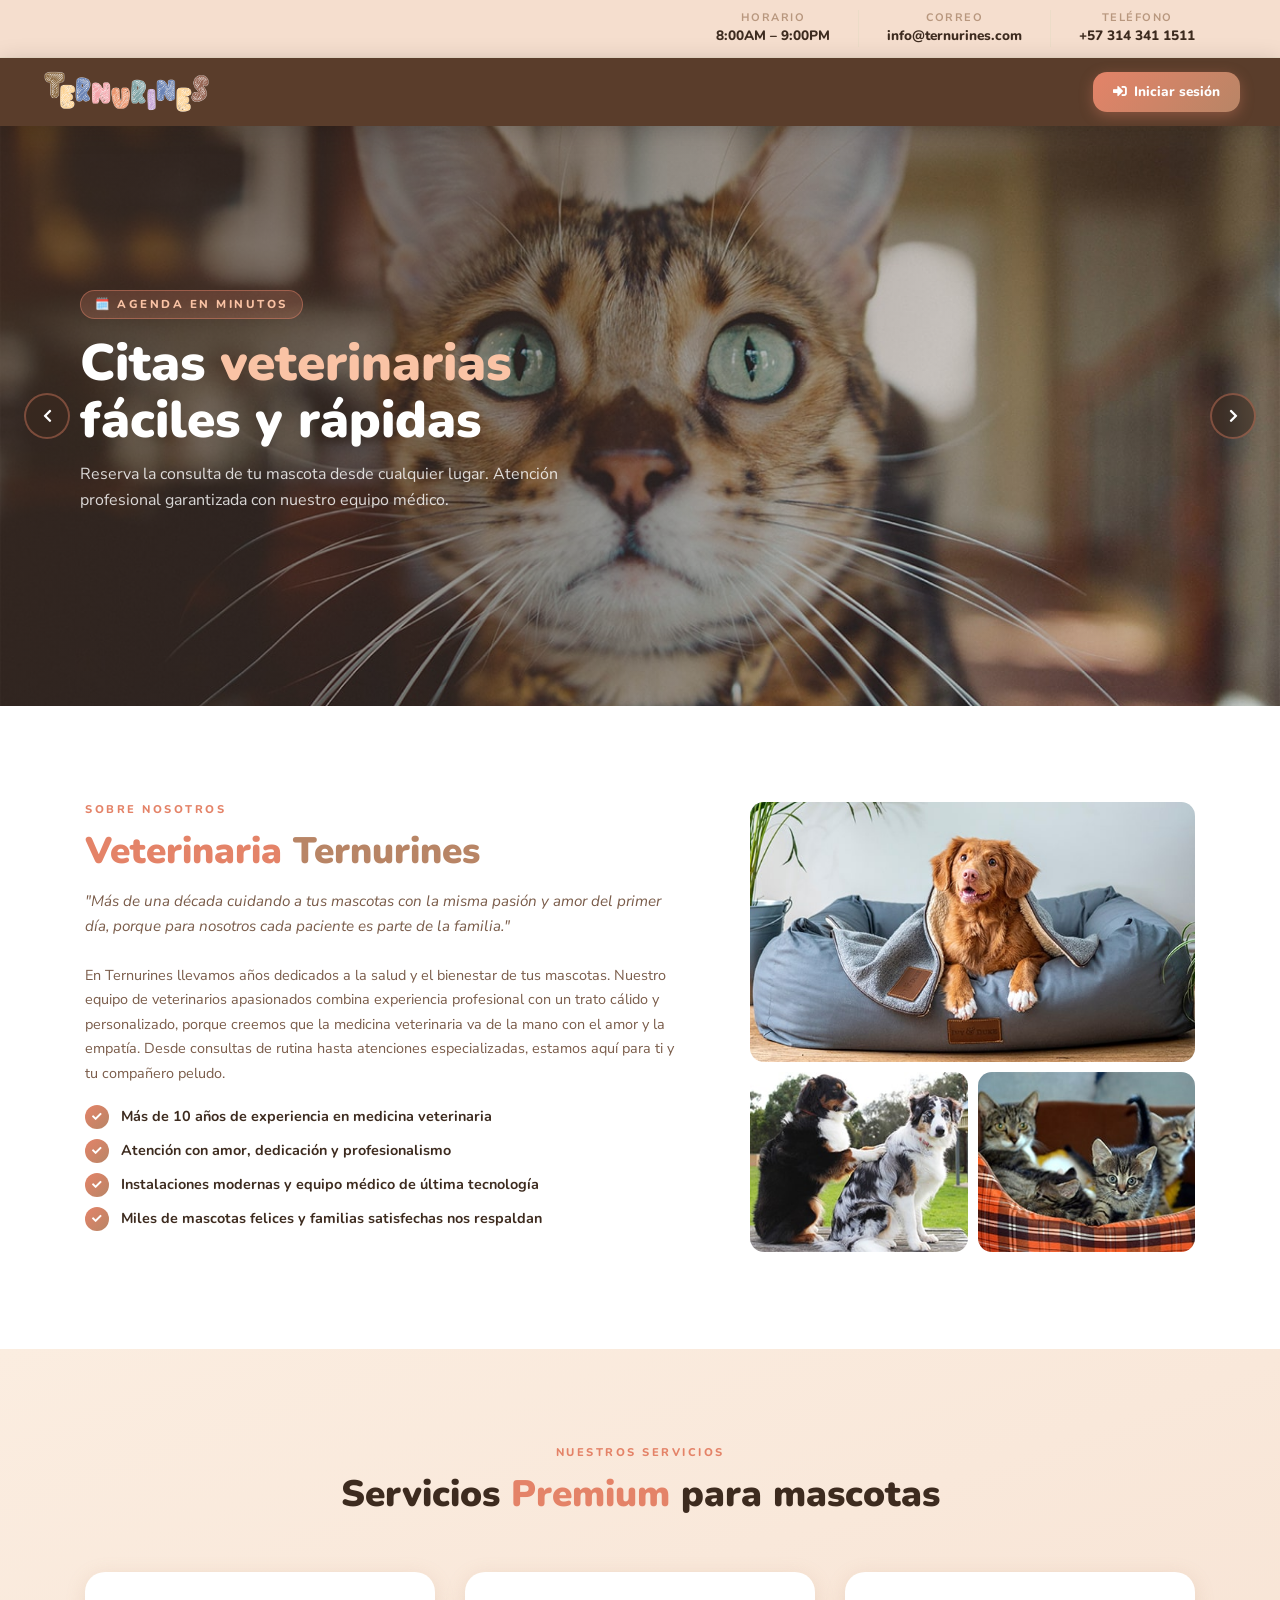
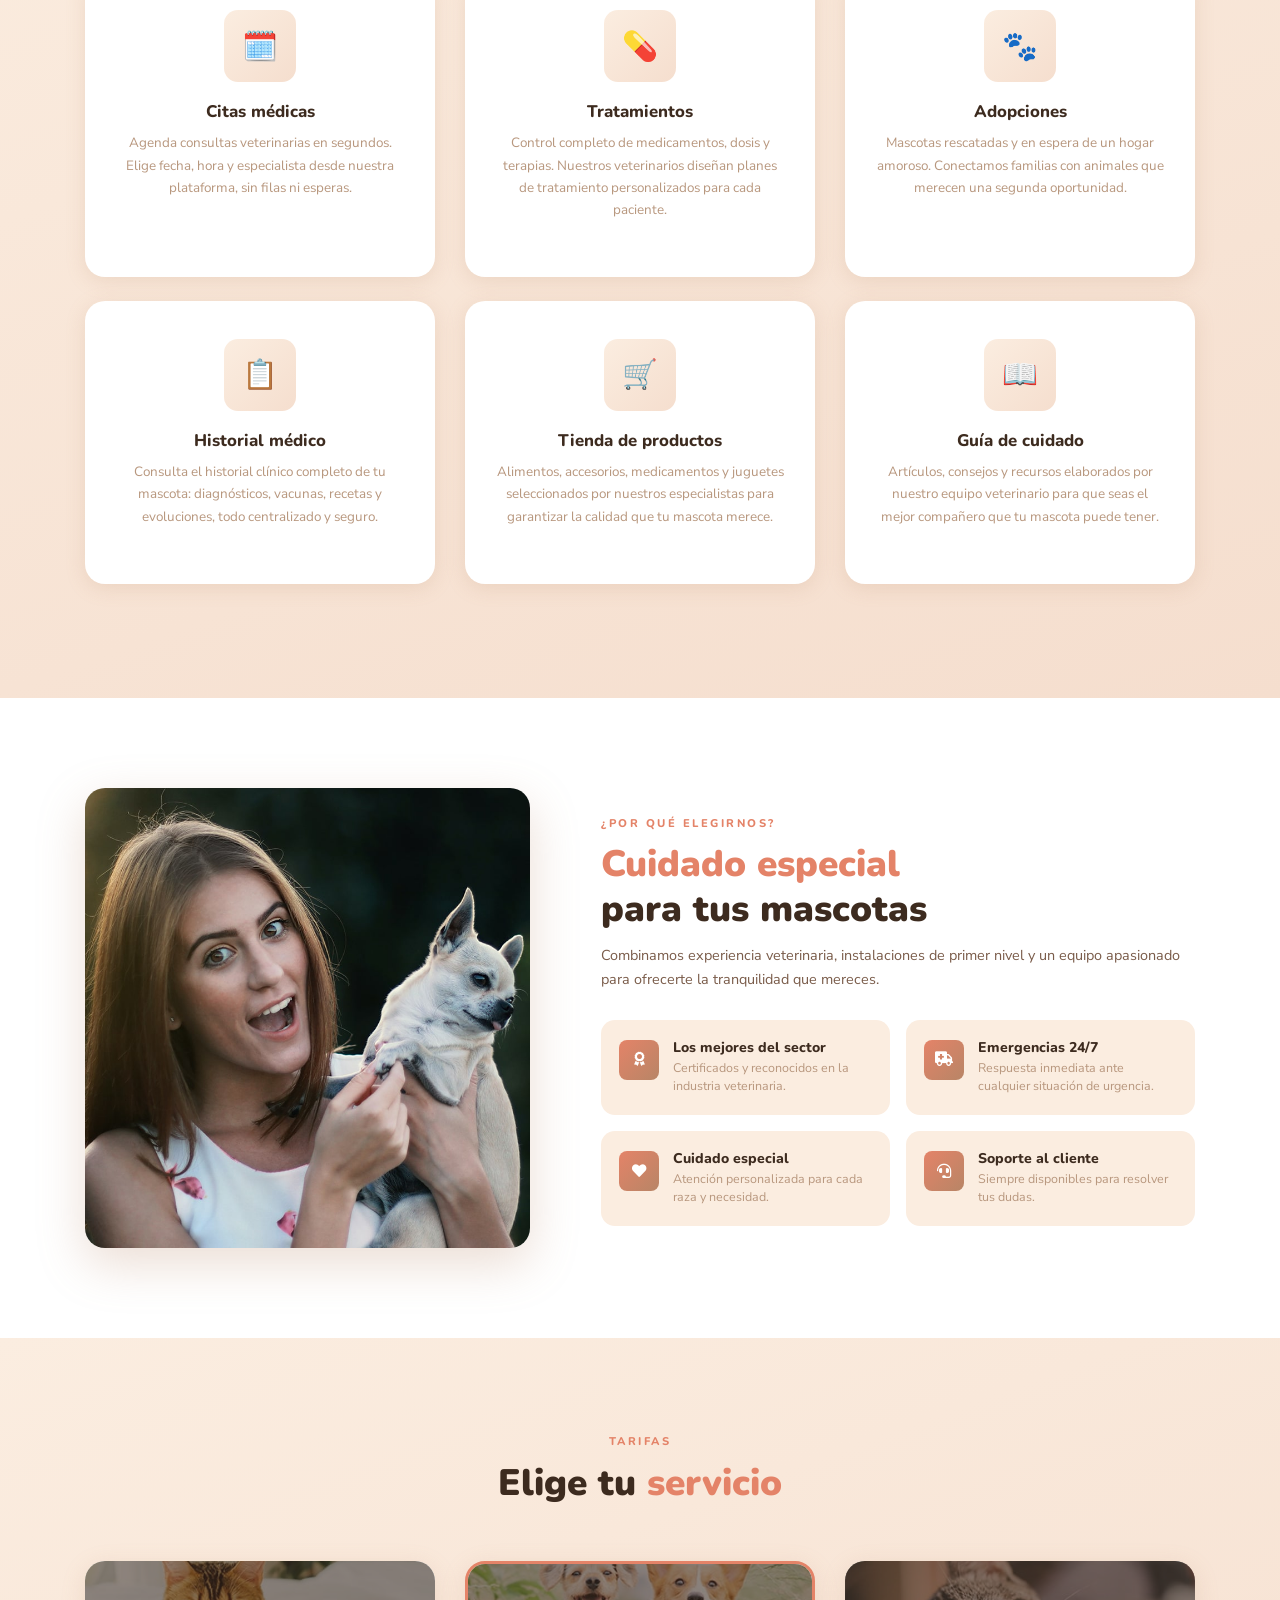
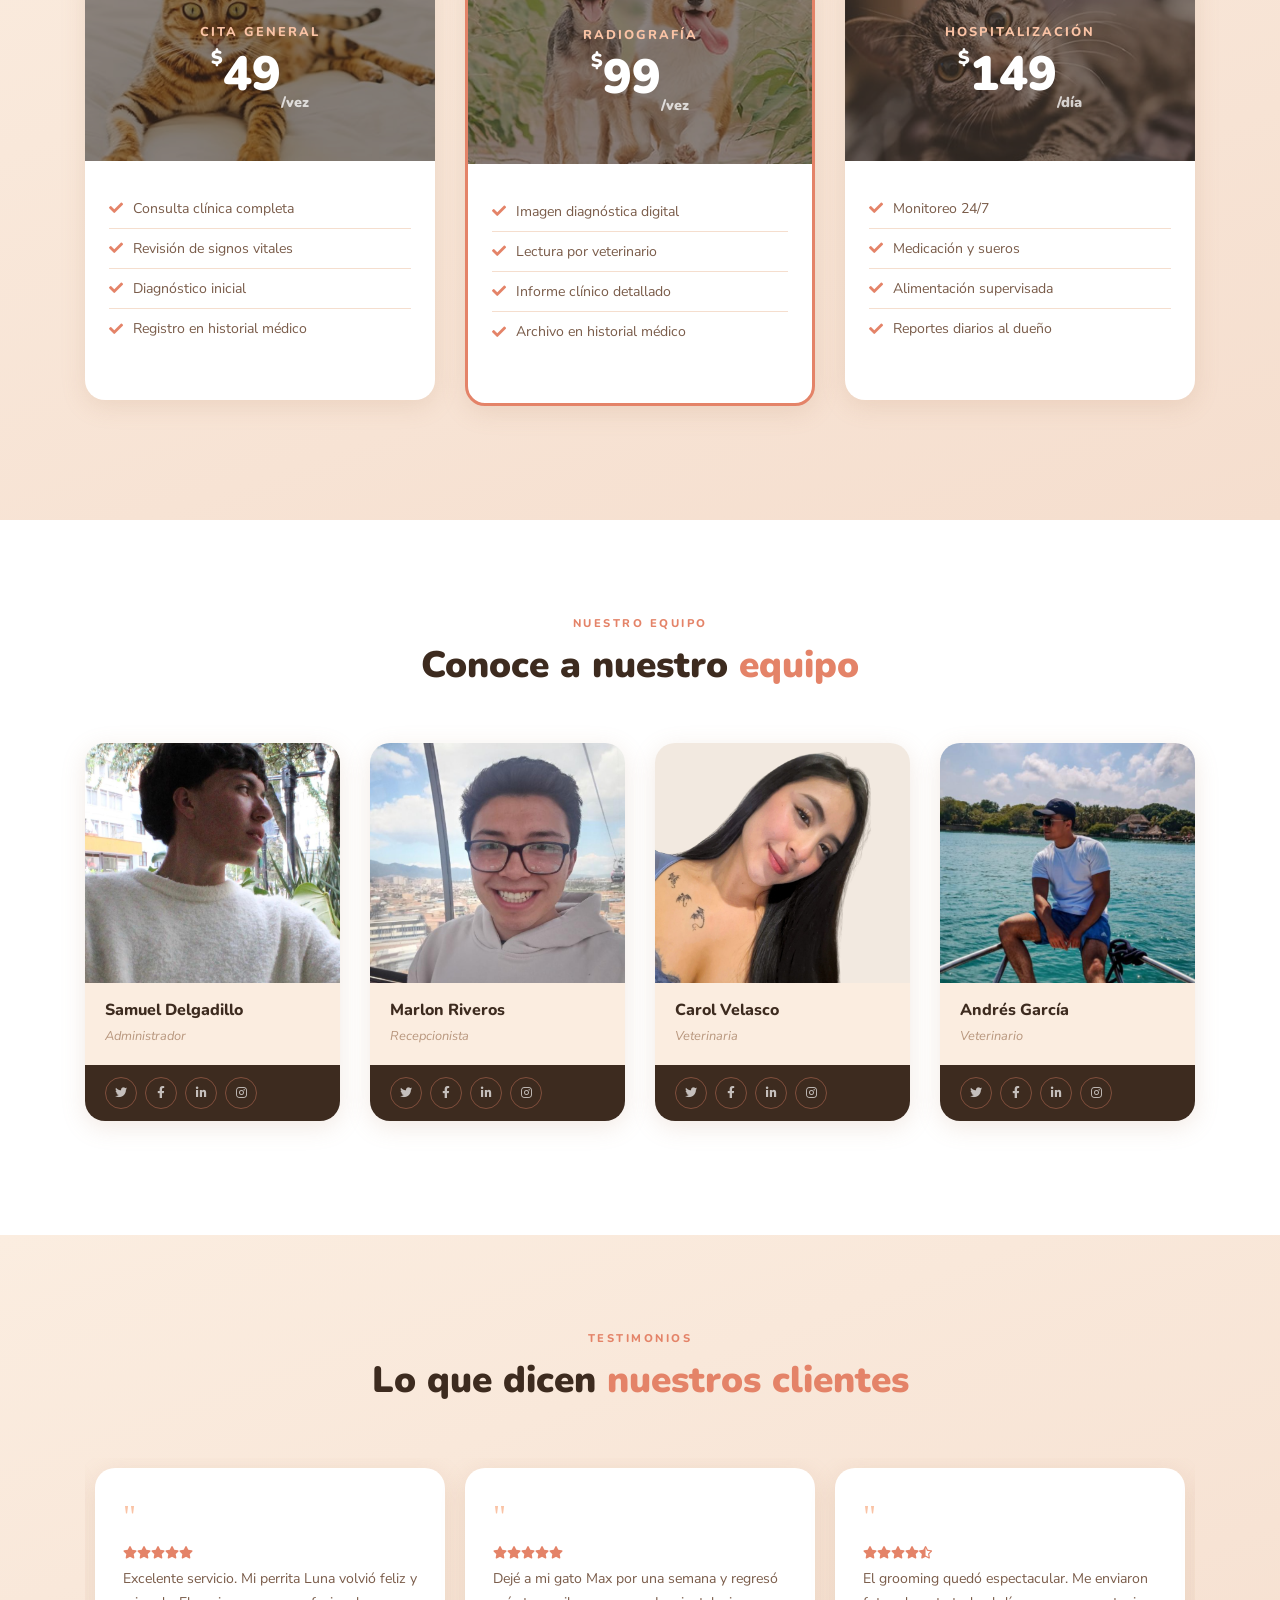
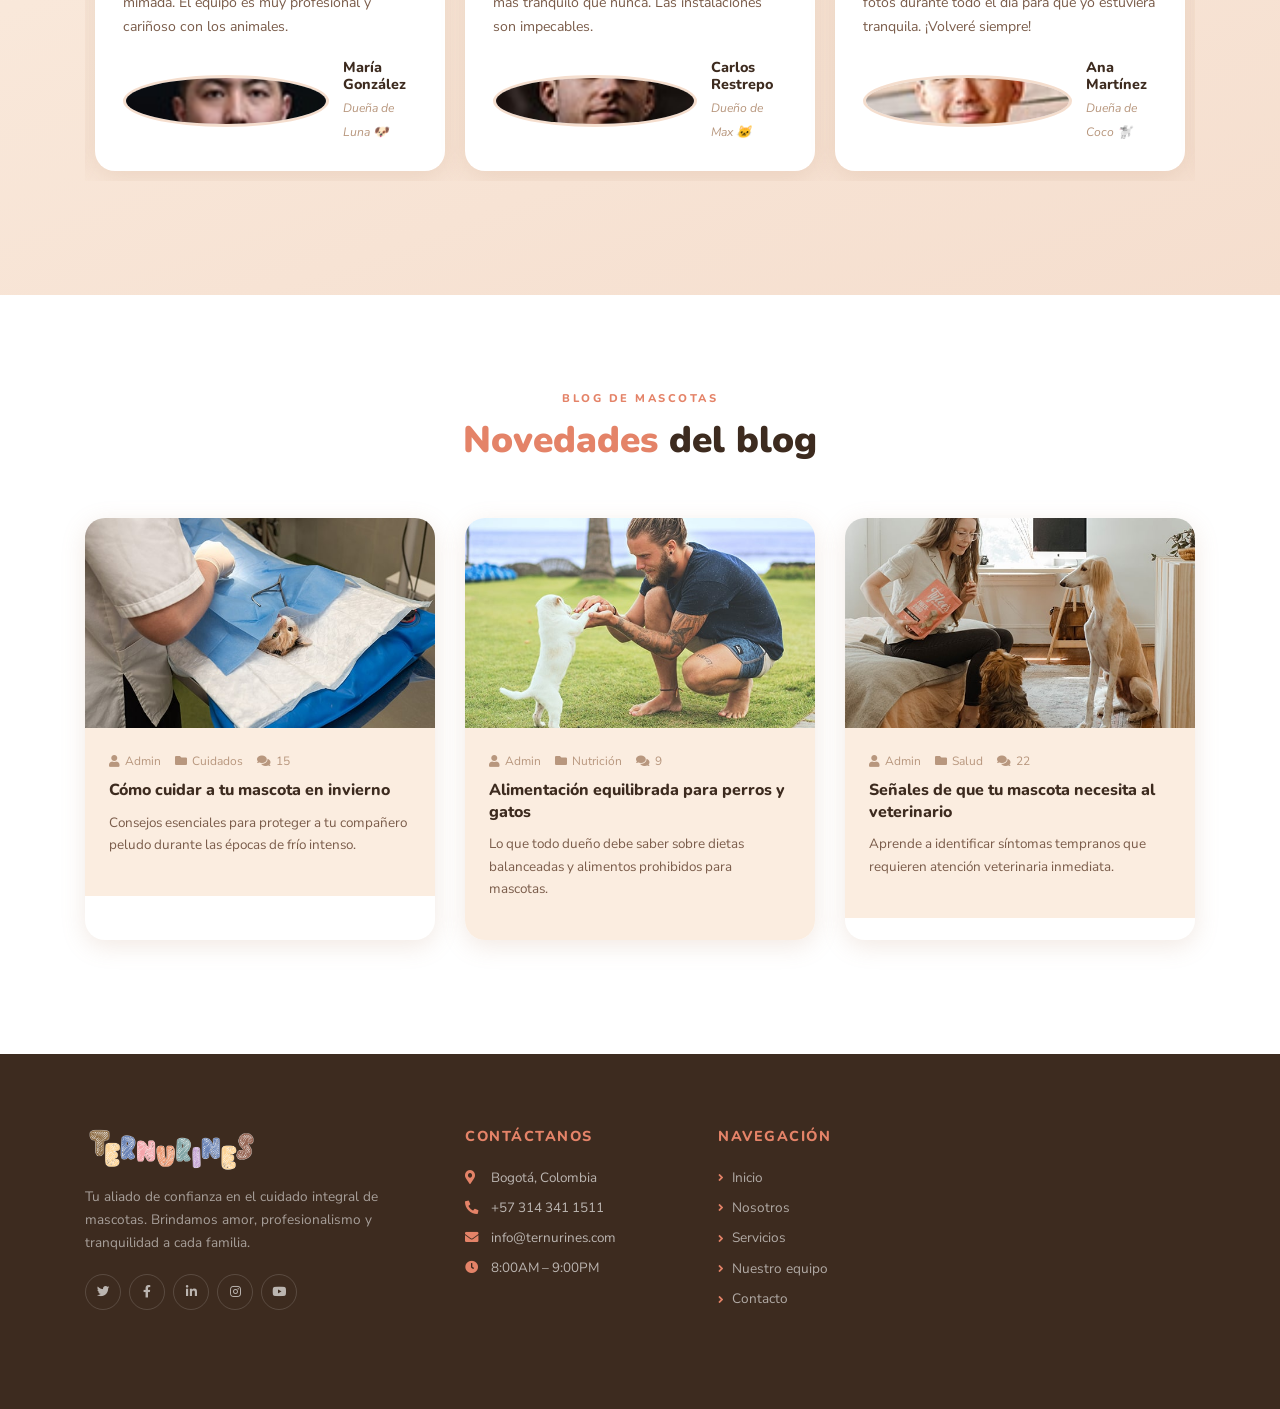
==== commit 308b2dde: "Se realiza el index.html (HOME)" ====
--- a/ternurines/src/main/java/com/ternurines/view/index.html
+++ b/ternurines/src/main/java/com/ternurines/view/index.html
@@ -1,766 +1,1735 @@
 <!DOCTYPE html>
-<html lang="en">
-
+<html lang="es">
 <head>
     <meta charset="utf-8">
-    <title>PetLover - Pet Care Website Template</title>
+    <title>Ternurines — HOME</title>
     <meta content="width=device-width, initial-scale=1.0" name="viewport">
-    <meta content="Free HTML Templates" name="keywords">
-    <meta content="Free HTML Templates" name="description">
-
-    <!-- Favicon -->
-    <link href="img/favicon.ico" rel="icon">
-
-    <!-- Google Web Fonts -->
-    <link href="https://fonts.googleapis.com/css2?family=Nunito+Sans&family=Nunito:wght@600;700;800&display=swap" rel="stylesheet"> 
-
+
+    <!-- Google Fonts -->
+    <link href="https://fonts.googleapis.com/css2?family=Nunito:wght@400;600;700;800;900&family=Nunito+Sans:wght@400;600;700&display=swap" rel="stylesheet">
     <!-- Font Awesome -->
     <link href="https://cdnjs.cloudflare.com/ajax/libs/font-awesome/5.10.0/css/all.min.css" rel="stylesheet">
-
-    <!-- Flaticon Font -->
-    <link href="lib/flaticon/font/flaticon.css" rel="stylesheet">
-
-    <!-- Libraries Stylesheet -->
-    <link href="lib/owlcarousel/assets/owl.carousel.min.css" rel="stylesheet">
-    <link href="lib/tempusdominus/css/tempusdominus-bootstrap-4.min.css" rel="stylesheet" />
-
-    <!-- Customized Bootstrap Stylesheet -->
-    <link href="css/style.css" rel="stylesheet">
+    <!-- Bootstrap (solo grid y utilidades base) -->
+    <link href="https://stackpath.bootstrapcdn.com/bootstrap/4.4.1/css/bootstrap.min.css" rel="stylesheet">
+    <!-- Owl Carousel -->
+    <link href="https://cdnjs.cloudflare.com/ajax/libs/OwlCarousel2/2.3.4/assets/owl.carousel.min.css" rel="stylesheet">
+
+    <link rel="icon" type="image/png" href="img/jirafa.png">
+
+    <style>
+        /* ══════════════════════════════════════════════
+           SISTEMA DE DISEÑO — TERNURINES
+        ══════════════════════════════════════════════ */
+        :root {
+            --cream:       #fbede0;
+            --cream-mid:   #f5dece;
+            --cream-deep:  #ecdcc8;
+            --salmon:      #fac3a5;
+            --terracota:   #e48368;
+            --terracota-d: #c9664d;
+            --brown:       #b88566;
+            --olive:       #ac9f7c;
+            --white:       #ffffff;
+            --dark:        #3d2b1f;
+            --dark-mid:    #5a3d2b;
+            --text-mid:    #7a5c4a;
+            --text-light:  #b8977e;
+            --shadow:      rgba(184,133,102,0.18);
+            --shadow-md:   rgba(184,133,102,0.28);
+            --navbar-h:    68px;
+            --radius-sm:   8px;
+            --radius-md:   14px;
+            --radius-lg:   20px;
+        }
+
+        *, *::before, *::after { box-sizing: border-box; }
+
+        html { scroll-behavior: smooth; }
+
+        body {
+            font-family: 'Nunito Sans', sans-serif;
+            background: var(--white);
+            color: var(--dark);
+            overflow-x: hidden;
+        }
+
+        h1, h2, h3, h4, h5, h6 {
+            font-family: 'Nunito', sans-serif;
+        }
+
+        /* ── Scrollbar ── */
+        ::-webkit-scrollbar { width: 7px; }
+        ::-webkit-scrollbar-track { background: var(--cream); }
+        ::-webkit-scrollbar-thumb { background: var(--salmon); border-radius: 99px; }
+
+        /* ══════════════════════════════════════════════
+           TOPBAR
+        ══════════════════════════════════════════════ */
+        .topbar {
+            background: var(--dark);
+            padding: 10px 0;
+        }
+        .topbar-links a {
+            color: rgba(255,255,255,0.7);
+            font-size: 0.8rem;
+            font-weight: 600;
+            text-decoration: none;
+            margin: 0 12px;
+            transition: color .2s;
+        }
+        .topbar-links a:hover { color: var(--salmon); }
+        .topbar-links .sep { color: rgba(255,255,255,0.25); }
+        .topbar-social a {
+            color: rgba(255,255,255,0.6);
+            font-size: 0.85rem;
+            margin: 0 8px;
+            transition: color .2s;
+        }
+        .topbar-social a:hover { color: var(--terracota); }
+
+        /* ══════════════════════════════════════════════
+           NAVBAR
+        ══════════════════════════════════════════════ */
+        .navbar-ternurines {
+            position: sticky;
+            top: 0;
+            z-index: 999;
+            background: var(--dark-mid);
+            height: var(--navbar-h);
+            display: flex;
+            align-items: center;
+            padding: 0 40px;
+            box-shadow: 0 4px 24px rgba(0,0,0,0.18);
+        }
+        .navbar-brand-custom img {
+            height: 44px;
+            object-fit: contain;
+        }
+        .navbar-brand-custom .brand-fallback {
+            font-family: 'Nunito', sans-serif;
+            font-weight: 900;
+            font-size: 1.6rem;
+            color: var(--white);
+        }
+        .navbar-brand-custom .brand-fallback span { color: var(--terracota); }
+
+        .nav-links {
+            display: flex;
+            align-items: center;
+            gap: 4px;
+            margin: 0 auto;
+            list-style: none;
+            padding: 0;
+        }
+        .nav-links a {
+            font-family: 'Nunito', sans-serif;
+            font-weight: 700;
+            font-size: 0.88rem;
+            color: rgba(255,255,255,0.75);
+            text-decoration: none;
+            padding: 8px 14px;
+            border-radius: var(--radius-sm);
+            transition: all .2s;
+        }
+        .nav-links a:hover,
+        .nav-links a.active { color: var(--white); background: rgba(228,131,104,0.18); }
+
+        .nav-links .dropdown { position: relative; }
+        .nav-links .dropdown-menu-custom {
+            display: none;
+            position: absolute;
+            top: calc(100% + 8px);
+            left: 0;
+            background: var(--dark);
+            border-radius: var(--radius-md);
+            padding: 8px;
+            min-width: 160px;
+            box-shadow: 0 12px 32px rgba(0,0,0,0.28);
+            border: 1px solid rgba(255,255,255,0.08);
+        }
+        .nav-links .dropdown:hover .dropdown-menu-custom { display: block; }
+        .nav-links .dropdown-menu-custom a {
+            display: block;
+            border-radius: var(--radius-sm);
+            padding: 8px 14px;
+            font-size: 0.84rem;
+        }
+
+        .navbar-info {
+            display: flex;
+            gap: 24px;
+            align-items: center;
+        }
+        .navbar-info-item {
+            text-align: right;
+        }
+        .navbar-info-item .label {
+            font-size: 0.68rem;
+            font-weight: 700;
+            text-transform: uppercase;
+            letter-spacing: 1.5px;
+            color: var(--text-light);
+            display: block;
+        }
+        .navbar-info-item .value {
+            font-size: 0.8rem;
+            font-weight: 700;
+            color: rgba(255,255,255,0.85);
+        }
+        .navbar-divider {
+            width: 1px;
+            height: 32px;
+            background: rgba(255,255,255,0.12);
+        }
+        .btn-quote {
+            background: linear-gradient(135deg, var(--terracota), var(--brown));
+            color: var(--white);
+            font-family: 'Nunito', sans-serif;
+            font-weight: 800;
+            font-size: 0.85rem;
+            border: none;
+            border-radius: var(--radius-md);
+            padding: 10px 20px;
+            cursor: pointer;
+            text-decoration: none;
+            transition: all .22s;
+            box-shadow: 0 4px 14px rgba(228,131,104,0.35);
+            white-space: nowrap;
+            margin-left: auto;
+        }
+        .btn-quote:hover {
+            transform: translateY(-2px);
+            box-shadow: 0 7px 20px rgba(228,131,104,0.45);
+            color: var(--white);
+            text-decoration: none;
+        }
+
+        /* ══════════════════════════════════════════════
+           HERO / CAROUSEL
+        ══════════════════════════════════════════════ */
+        .hero-section { position: relative; overflow: hidden; }
+        .hero-slide { position: relative; }
+        .hero-slide img {
+            width: 100%;
+            height: 580px;
+            object-fit: cover;
+            display: block;
+        }
+        .hero-overlay {
+            position: absolute;
+            inset: 0;
+            background: linear-gradient(110deg, rgba(61,43,31,0.72) 0%, rgba(61,43,31,0.3) 60%, transparent 100%);
+            display: flex;
+            align-items: center;
+            padding: 0 80px;
+        }
+        .hero-content { max-width: 560px; }
+        .hero-badge {
+            display: inline-block;
+            background: rgba(228,131,104,0.22);
+            border: 1px solid rgba(228,131,104,0.45);
+            color: var(--salmon);
+            font-family: 'Nunito', sans-serif;
+            font-weight: 800;
+            font-size: 0.72rem;
+            text-transform: uppercase;
+            letter-spacing: 2.5px;
+            padding: 5px 14px;
+            border-radius: 99px;
+            margin-bottom: 16px;
+        }
+        .hero-content h1 {
+            font-weight: 900;
+            font-size: 3.2rem;
+            color: var(--white);
+            line-height: 1.1;
+            margin-bottom: 14px;
+        }
+        .hero-content h1 span { color: var(--salmon); }
+        .hero-content p {
+            color: rgba(255,255,255,0.82);
+            font-size: 1rem;
+            line-height: 1.6;
+            margin-bottom: 28px;
+        }
+        .hero-btns { display: flex; gap: 12px; flex-wrap: wrap; }
+        .btn-primary-t {
+            background: linear-gradient(135deg, var(--terracota), var(--brown));
+            color: var(--white);
+            font-family: 'Nunito', sans-serif;
+            font-weight: 800;
+            font-size: 0.92rem;
+            border: none;
+            border-radius: var(--radius-md);
+            padding: 13px 26px;
+            cursor: pointer;
+            text-decoration: none;
+            transition: all .22s;
+            box-shadow: 0 4px 18px rgba(228,131,104,0.4);
+            display: inline-flex;
+            align-items: center;
+            gap: 8px;
+        }
+        .btn-primary-t:hover {
+            transform: translateY(-2px);
+            box-shadow: 0 8px 24px rgba(228,131,104,0.5);
+            color: var(--white);
+            text-decoration: none;
+        }
+        .btn-outline-t {
+            background: rgba(255,255,255,0.1);
+            backdrop-filter: blur(8px);
+            color: var(--white);
+            font-family: 'Nunito', sans-serif;
+            font-weight: 800;
+            font-size: 0.92rem;
+            border: 2px solid rgba(255,255,255,0.45);
+            border-radius: var(--radius-md);
+            padding: 11px 26px;
+            cursor: pointer;
+            text-decoration: none;
+            transition: all .22s;
+            display: inline-flex;
+            align-items: center;
+            gap: 8px;
+        }
+        .btn-outline-t:hover {
+            background: rgba(255,255,255,0.2);
+            border-color: var(--white);
+            color: var(--white);
+            text-decoration: none;
+        }
+
+        /* Carousel controls */
+        .carousel-ctrl {
+            position: absolute;
+            top: 50%;
+            transform: translateY(-50%);
+            width: 46px; height: 46px;
+            background: rgba(61,43,31,0.55);
+            backdrop-filter: blur(6px);
+            border: 2px solid rgba(228,131,104,0.4);
+            border-radius: 50%;
+            color: var(--white);
+            display: flex;
+            align-items: center;
+            justify-content: center;
+            cursor: pointer;
+            transition: all .2s;
+            z-index: 10;
+            text-decoration: none;
+            font-size: 0.9rem;
+        }
+        .carousel-ctrl:hover {
+            background: var(--terracota);
+            border-color: var(--terracota);
+            color: var(--white);
+        }
+        .carousel-ctrl-prev { left: 24px; }
+        .carousel-ctrl-next { right: 24px; }
+
+        /* ══════════════════════════════════════════════
+           SECCIÓN GENÉRICA
+        ══════════════════════════════════════════════ */
+        .section-badge {
+            display: inline-block;
+            font-family: 'Nunito', sans-serif;
+            font-weight: 800;
+            font-size: 0.7rem;
+            text-transform: uppercase;
+            letter-spacing: 2.5px;
+            color: var(--terracota);
+            margin-bottom: 10px;
+        }
+        .section-title {
+            font-weight: 900;
+            font-size: 2.3rem;
+            color: var(--dark);
+            line-height: 1.2;
+            margin-bottom: 0;
+        }
+        .section-title span { color: var(--terracota); }
+        .section-title span.alt { color: var(--brown); }
+
+        /* ══════════════════════════════════════════════
+           BOOKING
+        ══════════════════════════════════════════════ */
+        .booking-section {
+            background: linear-gradient(160deg, var(--cream) 0%, var(--cream-mid) 100%);
+            padding: 72px 0;
+        }
+        .booking-form-wrap {
+            background: linear-gradient(145deg, var(--terracota), var(--brown));
+            border-radius: var(--radius-lg);
+            padding: 44px 36px;
+            box-shadow: 0 16px 48px rgba(228,131,104,0.3);
+        }
+        .booking-form-wrap h3 {
+            font-weight: 900;
+            font-size: 1.45rem;
+            color: var(--white);
+            margin-bottom: 24px;
+        }
+        .booking-input {
+            width: 100%;
+            height: 48px;
+            border: 2px solid rgba(255,255,255,0.25);
+            border-radius: var(--radius-sm);
+            background: rgba(255,255,255,0.15);
+            backdrop-filter: blur(6px);
+            color: var(--white);
+            font-family: 'Nunito Sans', sans-serif;
+            font-size: 0.88rem;
+            padding: 0 16px;
+            outline: none;
+            margin-bottom: 14px;
+            transition: border-color .2s, background .2s;
+        }
+        .booking-input::placeholder { color: rgba(255,255,255,0.6); }
+        .booking-input:focus {
+            border-color: rgba(255,255,255,0.7);
+            background: rgba(255,255,255,0.22);
+        }
+        .booking-input option { color: var(--dark); background: var(--white); }
+        .btn-book {
+            width: 100%;
+            height: 50px;
+            background: var(--dark);
+            border: none;
+            border-radius: var(--radius-md);
+            color: var(--white);
+            font-family: 'Nunito', sans-serif;
+            font-weight: 800;
+            font-size: 0.95rem;
+            cursor: pointer;
+            transition: all .22s;
+            margin-top: 6px;
+            box-shadow: 0 4px 16px rgba(0,0,0,0.25);
+        }
+        .btn-book:hover {
+            background: #2a1a10;
+            transform: translateY(-2px);
+            box-shadow: 0 8px 24px rgba(0,0,0,0.3);
+        }
+        .booking-info-col { padding-left: 48px; }
+        .booking-info-col .sub { color: var(--text-mid); font-weight: 700; font-size: 0.85rem; margin-bottom: 6px; }
+        .booking-info-col .title { font-weight: 900; font-size: 2.1rem; color: var(--dark); margin-bottom: 10px; }
+        .booking-info-col .title span { color: var(--terracota); }
+        .booking-info-col .desc { color: var(--text-mid); font-size: 0.9rem; line-height: 1.6; margin-bottom: 28px; }
+        .booking-feature {
+            display: flex;
+            align-items: flex-start;
+            gap: 16px;
+            margin-bottom: 22px;
+        }
+        .booking-feature-icon {
+            width: 48px; height: 48px;
+            border-radius: var(--radius-md);
+            background: var(--white);
+            display: flex;
+            align-items: center;
+            justify-content: center;
+            font-size: 1.3rem;
+            flex-shrink: 0;
+            box-shadow: 0 4px 14px var(--shadow);
+        }
+        .booking-feature-text h6 {
+            font-weight: 800;
+            font-size: 0.95rem;
+            color: var(--dark);
+            margin-bottom: 3px;
+        }
+        .booking-feature-text p {
+            font-size: 0.82rem;
+            color: var(--text-light);
+            margin: 0;
+        }
+
+        /* ══════════════════════════════════════════════
+           ABOUT
+        ══════════════════════════════════════════════ */
+        .about-section { padding: 90px 0; background: var(--white); }
+        .about-img-grid { display: grid; grid-template-columns: 1fr 1fr; gap: 10px; }
+        .about-img-grid .main { grid-column: span 2; }
+        .about-img-grid img {
+            width: 100%; height: 180px;
+            object-fit: cover;
+            border-radius: var(--radius-md);
+        }
+        .about-img-grid .main img { height: 260px; }
+        .about-text-col { padding-right: 48px; }
+        .about-desc { color: var(--text-mid); font-size: 0.9rem; line-height: 1.7; margin-bottom: 20px; }
+        .about-quote {
+            font-size: 0.95rem;
+            color: var(--text-mid);
+            font-style: italic;
+            line-height: 1.65;
+            margin-bottom: 24px;
+        }
+        .about-features { list-style: none; padding: 0; margin-bottom: 28px; }
+        .about-features li {
+            display: flex;
+            align-items: center;
+            gap: 12px;
+            font-family: 'Nunito', sans-serif;
+            font-weight: 700;
+            font-size: 0.9rem;
+            color: var(--dark);
+            margin-bottom: 10px;
+        }
+        .about-features li .check {
+            width: 24px; height: 24px;
+            background: linear-gradient(135deg, var(--terracota), var(--brown));
+            border-radius: 50%;
+            display: flex;
+            align-items: center;
+            justify-content: center;
+            color: var(--white);
+            font-size: 0.65rem;
+            flex-shrink: 0;
+        }
+
+        /* ══════════════════════════════════════════════
+           SERVICES
+        ══════════════════════════════════════════════ */
+        .services-section {
+            background: linear-gradient(160deg, var(--cream) 0%, var(--cream-mid) 100%);
+            padding: 90px 0;
+        }
+        .service-card {
+            background: var(--white);
+            border-radius: var(--radius-lg);
+            padding: 36px 28px;
+            text-align: center;
+            box-shadow: 0 4px 20px var(--shadow);
+            transition: all .28s;
+            height: 100%;
+            border: 2px solid transparent;
+        }
+        .service-card:hover {
+            transform: translateY(-6px);
+            box-shadow: 0 16px 40px var(--shadow-md);
+            border-color: var(--salmon);
+        }
+        .service-icon {
+            width: 72px; height: 72px;
+            border-radius: var(--radius-md);
+            background: linear-gradient(135deg, var(--cream), var(--cream-mid));
+            display: flex;
+            align-items: center;
+            justify-content: center;
+            font-size: 1.8rem;
+            margin: 0 auto 20px;
+            transition: all .28s;
+        }
+        .service-card:hover .service-icon {
+            background: linear-gradient(135deg, var(--terracota), var(--brown));
+        }
+        .service-card h4 {
+            font-weight: 800;
+            font-size: 1.05rem;
+            color: var(--dark);
+            margin-bottom: 10px;
+        }
+        .service-card p {
+            font-size: 0.84rem;
+            color: var(--text-light);
+            line-height: 1.65;
+            margin-bottom: 18px;
+        }
+        .service-link {
+            font-family: 'Nunito', sans-serif;
+            font-weight: 800;
+            font-size: 0.78rem;
+            text-transform: uppercase;
+            letter-spacing: 1.5px;
+            color: var(--terracota);
+            text-decoration: none;
+            transition: color .2s;
+        }
+        .service-link:hover { color: var(--brown); text-decoration: none; }
+
+        /* ══════════════════════════════════════════════
+           FEATURES / WHY US
+        ══════════════════════════════════════════════ */
+        .features-section { padding: 90px 0; background: var(--white); }
+        .features-img {
+            width: 100%;
+            border-radius: var(--radius-lg);
+            object-fit: cover;
+            height: 460px;
+            box-shadow: 0 16px 48px var(--shadow-md);
+        }
+        .features-text-col { padding-left: 56px; }
+        .features-grid { display: grid; grid-template-columns: 1fr 1fr; gap: 16px; margin-top: 28px; }
+        .feature-item {
+            background: var(--cream);
+            border-radius: var(--radius-md);
+            padding: 20px 18px;
+            display: flex;
+            align-items: flex-start;
+            gap: 14px;
+            transition: all .22s;
+        }
+        .feature-item:hover {
+            background: #fff5f0;
+            transform: translateY(-2px);
+            box-shadow: 0 6px 20px var(--shadow);
+        }
+        .feature-item-icon {
+            width: 40px; height: 40px;
+            border-radius: var(--radius-sm);
+            background: linear-gradient(135deg, var(--terracota), var(--brown));
+            display: flex;
+            align-items: center;
+            justify-content: center;
+            color: var(--white);
+            font-size: 0.9rem;
+            flex-shrink: 0;
+        }
+        .feature-item-text h6 {
+            font-weight: 800;
+            font-size: 0.88rem;
+            color: var(--dark);
+            margin-bottom: 2px;
+        }
+        .feature-item-text p {
+            font-size: 0.78rem;
+            color: var(--text-light);
+            margin: 0;
+            line-height: 1.45;
+        }
+
+        /* ══════════════════════════════════════════════
+           PRICING
+        ══════════════════════════════════════════════ */
+        .pricing-section {
+            background: linear-gradient(160deg, var(--cream) 0%, var(--cream-mid) 100%);
+            padding: 90px 0;
+        }
+        .price-card {
+            background: var(--white);
+            border-radius: var(--radius-lg);
+            overflow: hidden;
+            box-shadow: 0 6px 24px var(--shadow);
+            transition: all .28s;
+            position: relative;
+        }
+        .price-card:hover {
+            transform: translateY(-6px);
+            box-shadow: 0 18px 48px var(--shadow-md);
+        }
+        .price-card.featured {
+            border: 3px solid var(--terracota);
+        }
+        .price-card.featured .featured-badge {
+            position: absolute;
+            top: 16px; right: 16px;
+            background: var(--terracota);
+            color: var(--white);
+            font-family: 'Nunito', sans-serif;
+            font-weight: 800;
+            font-size: 0.68rem;
+            text-transform: uppercase;
+            letter-spacing: 1.5px;
+            padding: 4px 12px;
+            border-radius: 99px;
+        }
+        .price-header {
+            position: relative;
+            height: 200px;
+        }
+        .price-header img {
+            width: 100%; height: 100%;
+            object-fit: cover;
+            display: block;
+        }
+        .price-header-overlay {
+            position: absolute;
+            inset: 0;
+            background: rgba(61,43,31,0.58);
+            display: flex;
+            flex-direction: column;
+            align-items: center;
+            justify-content: center;
+        }
+        .price-tier {
+            font-family: 'Nunito', sans-serif;
+            font-weight: 800;
+            font-size: 0.8rem;
+            text-transform: uppercase;
+            letter-spacing: 2px;
+            color: var(--salmon);
+            margin-bottom: 8px;
+        }
+        .price-amount {
+            font-family: 'Nunito', sans-serif;
+            font-weight: 900;
+            font-size: 3rem;
+            color: var(--white);
+            line-height: 1;
+        }
+        .price-amount sup { font-size: 1.2rem; vertical-align: super; }
+        .price-amount sub { font-size: 0.9rem; vertical-align: bottom; opacity: 0.75; }
+        .price-body { padding: 28px 24px; }
+        .price-features { list-style: none; padding: 0; margin-bottom: 24px; }
+        .price-features li {
+            display: flex;
+            align-items: center;
+            gap: 10px;
+            font-size: 0.88rem;
+            color: var(--text-mid);
+            padding: 9px 0;
+            border-bottom: 1px solid var(--cream-mid);
+        }
+        .price-features li:last-child { border-bottom: none; }
+        .price-features li .ic-yes { color: var(--terracota); }
+        .price-features li .ic-no { color: #ccc; }
+        .price-features li.unavailable { color: #ccc; }
+        .btn-price {
+            display: block;
+            width: 100%;
+            padding: 14px;
+            border: none;
+            border-radius: var(--radius-md);
+            background: linear-gradient(135deg, var(--terracota), var(--brown));
+            color: var(--white);
+            font-family: 'Nunito', sans-serif;
+            font-weight: 800;
+            font-size: 0.9rem;
+            cursor: pointer;
+            transition: all .22s;
+            text-align: center;
+            text-decoration: none;
+            box-shadow: 0 4px 14px rgba(228,131,104,0.32);
+        }
+        .btn-price:hover {
+            transform: translateY(-2px);
+            box-shadow: 0 8px 22px rgba(228,131,104,0.45);
+            color: var(--white);
+            text-decoration: none;
+        }
+        .btn-price.outline {
+            background: transparent;
+            border: 2px solid var(--terracota);
+            color: var(--terracota);
+            box-shadow: none;
+        }
+        .btn-price.outline:hover {
+            background: var(--terracota);
+            color: var(--white);
+        }
+
+        /* ══════════════════════════════════════════════
+           TEAM
+        ══════════════════════════════════════════════ */
+        .team-section { padding: 90px 0; background: var(--white); }
+        .team-card {
+            background: var(--white);
+            border-radius: var(--radius-lg);
+            overflow: hidden;
+            box-shadow: 0 6px 24px var(--shadow);
+            transition: all .28s;
+        }
+        .team-card:hover {
+            transform: translateY(-6px);
+            box-shadow: 0 18px 40px var(--shadow-md);
+        }
+        .team-card img {
+            width: 100%;
+            height: 240px;
+            object-fit: cover;
+            display: block;
+        }
+        .team-info {
+            padding: 18px 20px;
+            background: var(--cream);
+        }
+        .team-info h5 {
+            font-weight: 800;
+            font-size: 1rem;
+            color: var(--dark);
+            margin-bottom: 3px;
+        }
+        .team-info span {
+            font-size: 0.8rem;
+            color: var(--text-light);
+            font-style: italic;
+        }
+        .team-social-bar {
+            background: var(--dark);
+            padding: 12px 20px;
+            display: flex;
+            gap: 8px;
+            align-items: center;
+        }
+        .team-social-bar a {
+            width: 32px; height: 32px;
+            border: 1px solid rgba(228,131,104,0.4);
+            border-radius: 50%;
+            display: flex;
+            align-items: center;
+            justify-content: center;
+            color: rgba(255,255,255,0.7);
+            font-size: 0.75rem;
+            text-decoration: none;
+            transition: all .2s;
+        }
+        .team-social-bar a:hover {
+            background: var(--terracota);
+            border-color: var(--terracota);
+            color: var(--white);
+        }
+
+        /* ══════════════════════════════════════════════
+           TESTIMONIALS
+        ══════════════════════════════════════════════ */
+        .testimonials-section {
+            background: linear-gradient(160deg, var(--cream) 0%, var(--cream-mid) 100%);
+            padding: 90px 0;
+        }
+        .testimonial-card {
+            background: var(--white);
+            border-radius: var(--radius-lg);
+            padding: 32px 28px 28px;
+            box-shadow: 0 6px 24px var(--shadow);
+            margin: 10px;
+        }
+        .testimonial-quote {
+            font-size: 2rem;
+            color: var(--salmon);
+            font-family: Georgia, serif;
+            line-height: 1;
+            margin-bottom: 12px;
+        }
+        .testimonial-card p {
+            font-size: 0.88rem;
+            color: var(--text-mid);
+            line-height: 1.7;
+            margin-bottom: 20px;
+        }
+        .testimonial-author {
+            display: flex;
+            align-items: center;
+            gap: 14px;
+        }
+        .testimonial-author img {
+            width: 52px; height: 52px;
+            border-radius: 50%;
+            object-fit: cover;
+            border: 3px solid var(--cream-mid);
+        }
+        .testimonial-author-info h6 {
+            font-weight: 800;
+            font-size: 0.9rem;
+            color: var(--dark);
+            margin-bottom: 2px;
+        }
+        .testimonial-author-info span {
+            font-size: 0.76rem;
+            color: var(--text-light);
+            font-style: italic;
+        }
+        .stars { color: var(--terracota); font-size: 0.78rem; margin-bottom: 4px; }
+
+        /* ══════════════════════════════════════════════
+           BLOG
+        ══════════════════════════════════════════════ */
+        .blog-section { padding: 90px 0; background: var(--white); }
+        .blog-card {
+            background: var(--white);
+            border-radius: var(--radius-lg);
+            overflow: hidden;
+            box-shadow: 0 6px 24px var(--shadow);
+            transition: all .28s;
+            height: 100%;
+        }
+        .blog-card:hover {
+            transform: translateY(-6px);
+            box-shadow: 0 18px 40px var(--shadow-md);
+        }
+        .blog-card img {
+            width: 100%;
+            height: 210px;
+            object-fit: cover;
+            display: block;
+            transition: transform .4s;
+        }
+        .blog-card:hover img { transform: scale(1.04); }
+        .blog-card-img-wrap { overflow: hidden; }
+        .blog-body {
+            background: var(--cream);
+            padding: 24px;
+        }
+        .blog-meta {
+            display: flex;
+            gap: 14px;
+            margin-bottom: 10px;
+        }
+        .blog-meta span {
+            font-size: 0.75rem;
+            color: var(--text-light);
+            display: flex;
+            align-items: center;
+            gap: 5px;
+        }
+        .blog-body h4 {
+            font-weight: 800;
+            font-size: 1rem;
+            color: var(--dark);
+            margin-bottom: 10px;
+            line-height: 1.35;
+        }
+        .blog-body p {
+            font-size: 0.84rem;
+            color: var(--text-mid);
+            line-height: 1.65;
+            margin-bottom: 16px;
+        }
+        .blog-link {
+            font-family: 'Nunito', sans-serif;
+            font-weight: 800;
+            font-size: 0.78rem;
+            text-transform: uppercase;
+            letter-spacing: 1.5px;
+            color: var(--terracota);
+            text-decoration: none;
+            display: inline-flex;
+            align-items: center;
+            gap: 6px;
+            transition: color .2s;
+        }
+        .blog-link:hover { color: var(--brown); text-decoration: none; }
+
+        /* ══════════════════════════════════════════════
+           FOOTER
+        ══════════════════════════════════════════════ */
+        .footer-main {
+            background: var(--dark);
+            padding: 72px 0 36px;
+        }
+        .footer-brand-name {
+            font-family: 'Nunito', sans-serif;
+            font-weight: 900;
+            font-size: 1.8rem;
+            color: var(--white);
+            margin-bottom: 14px;
+        }
+        .footer-brand-name span { color: var(--terracota); }
+        .footer-desc {
+            font-size: 0.85rem;
+            color: rgba(255,255,255,0.55);
+            line-height: 1.7;
+        }
+        .footer-heading {
+            font-family: 'Nunito', sans-serif;
+            font-weight: 800;
+            font-size: 0.9rem;
+            color: var(--terracota);
+            text-transform: uppercase;
+            letter-spacing: 1.5px;
+            margin-bottom: 20px;
+        }
+        .footer-contact-item {
+            display: flex;
+            align-items: center;
+            gap: 10px;
+            font-size: 0.84rem;
+            color: rgba(255,255,255,0.65);
+            margin-bottom: 10px;
+        }
+        .footer-contact-item i { color: var(--terracota); width: 16px; }
+        .footer-social { display: flex; gap: 8px; margin-top: 20px; }
+        .footer-social a {
+            width: 36px; height: 36px;
+            border: 1px solid rgba(255,255,255,0.15);
+            border-radius: 50%;
+            display: flex;
+            align-items: center;
+            justify-content: center;
+            color: rgba(255,255,255,0.65);
+            font-size: 0.78rem;
+            text-decoration: none;
+            transition: all .2s;
+        }
+        .footer-social a:hover {
+            background: var(--terracota);
+            border-color: var(--terracota);
+            color: var(--white);
+        }
+        .footer-links { list-style: none; padding: 0; }
+        .footer-links li { margin-bottom: 10px; }
+        .footer-links a {
+            font-size: 0.85rem;
+            color: rgba(255,255,255,0.6);
+            text-decoration: none;
+            display: flex;
+            align-items: center;
+            gap: 8px;
+            transition: color .2s;
+        }
+        .footer-links a:hover { color: var(--salmon); }
+        .footer-links a i { color: var(--terracota); font-size: 0.7rem; }
+
+        /* Newsletter */
+        .footer-input {
+            width: 100%;
+            height: 44px;
+            border: 1px solid rgba(255,255,255,0.12);
+            border-radius: var(--radius-sm);
+            background: rgba(255,255,255,0.07);
+            color: var(--white);
+            font-family: 'Nunito Sans', sans-serif;
+            font-size: 0.85rem;
+            padding: 0 16px;
+            outline: none;
+            margin-bottom: 10px;
+            transition: border-color .2s;
+        }
+        .footer-input::placeholder { color: rgba(255,255,255,0.35); }
+        .footer-input:focus { border-color: rgba(228,131,104,0.5); }
+        .btn-newsletter {
+            width: 100%;
+            height: 44px;
+            background: linear-gradient(135deg, var(--terracota), var(--brown));
+            border: none;
+            border-radius: var(--radius-sm);
+            color: var(--white);
+            font-family: 'Nunito', sans-serif;
+            font-weight: 800;
+            font-size: 0.88rem;
+            cursor: pointer;
+            transition: all .22s;
+            box-shadow: 0 4px 14px rgba(228,131,104,0.3);
+        }
+        .btn-newsletter:hover {
+            transform: translateY(-2px);
+            box-shadow: 0 8px 20px rgba(228,131,104,0.4);
+        }
+
+        .footer-bottom {
+            background: #2a1a10;
+            padding: 18px 0;
+        }
+        .footer-bottom p {
+            font-size: 0.8rem;
+            color: rgba(255,255,255,0.45);
+            margin: 0;
+        }
+        .footer-bottom a { color: rgba(255,255,255,0.65); text-decoration: none; }
+        .footer-bottom a:hover { color: var(--salmon); }
+        .footer-bottom-links {
+            display: flex;
+            gap: 16px;
+            justify-content: flex-end;
+        }
+        .footer-bottom-links a {
+            font-size: 0.78rem;
+            color: rgba(255,255,255,0.45);
+            text-decoration: none;
+            transition: color .2s;
+        }
+        .footer-bottom-links a:hover { color: var(--salmon); }
+
+        /* ══════════════════════════════════════════════
+           BACK TO TOP
+        ══════════════════════════════════════════════ */
+        .back-to-top {
+            position: fixed;
+            bottom: 28px;
+            right: 28px;
+            width: 46px; height: 46px;
+            background: linear-gradient(135deg, var(--terracota), var(--brown));
+            border-radius: 50%;
+            display: none;
+            align-items: center;
+            justify-content: center;
+            color: var(--white);
+            font-size: 1rem;
+            text-decoration: none;
+            box-shadow: 0 6px 20px rgba(228,131,104,0.4);
+            transition: all .22s;
+            z-index: 990;
+        }
+        .back-to-top.visible { display: flex; }
+        .back-to-top:hover {
+            transform: translateY(-3px);
+            box-shadow: 0 10px 28px rgba(228,131,104,0.5);
+            color: var(--white);
+        }
+
+        /* ══════════════════════════════════════════════
+           UTILITIES
+        ══════════════════════════════════════════════ */
+        .text-center-section {
+            text-align: center;
+            margin-bottom: 56px;
+        }
+        .mb-section { margin-bottom: 56px; }
+
+        @media (max-width: 991px) {
+            .booking-info-col { padding-left: 0; margin-top: 36px; }
+            .about-text-col { padding-right: 0; margin-bottom: 36px; }
+            .features-text-col { padding-left: 0; margin-top: 36px; }
+            .hero-content h1 { font-size: 2.2rem; }
+            .hero-overlay { padding: 0 36px; }
+            .nav-links, .navbar-info, .navbar-divider { display: none; }
+        }
+        @media (max-width: 767px) {
+            .section-title { font-size: 1.8rem; }
+            .hero-slide img { height: 420px; }
+            .features-grid { grid-template-columns: 1fr; }
+            .footer-bottom-links { justify-content: center; margin-top: 8px; }
+        }
+    </style>
 </head>
-
 <body>
-    <!-- Topbar Start -->
-    <div class="container-fluid">
-        <div class="row bg-secondary py-2 px-lg-5">
-            <div class="col-lg-6 text-center text-lg-left mb-2 mb-lg-0">
-                <div class="d-inline-flex align-items-center">
-                    <a class="text-white pr-3" href="">FAQs</a>
-                    <span class="text-white">|</span>
-                    <a class="text-white px-3" href="">Help</a>
-                    <span class="text-white">|</span>
-                    <a class="text-white pl-3" href="">Support</a>
-                </div>
-            </div>
-            <div class="col-lg-6 text-center text-lg-right">
-                <div class="d-inline-flex align-items-center">
-                    <a class="text-white px-3" href="">
-                        <i class="fab fa-facebook-f"></i>
-                    </a>
-                    <a class="text-white px-3" href="">
-                        <i class="fab fa-twitter"></i>
-                    </a>
-                    <a class="text-white px-3" href="">
-                        <i class="fab fa-linkedin-in"></i>
-                    </a>
-                    <a class="text-white px-3" href="">
-                        <i class="fab fa-instagram"></i>
-                    </a>
-                    <a class="text-white pl-3" href="">
-                        <i class="fab fa-youtube"></i>
-                    </a>
-                </div>
-            </div>
-        </div>
-        <div class="row py-3 px-lg-5">
-            <div class="col-lg-4">
-                <a href="" class="navbar-brand d-none d-lg-block">
-                    <h1 class="m-0 display-5 text-capitalize"><span class="text-primary">Pet</span>Lover</h1>
+
+   
+    <!-- ══════ INFO BAR ══════ -->
+    <div style="background: var(--cream-mid); padding: 10px 0; border-bottom: 1px solid var(--cream-deep);">
+        <div class="container">
+            <div class="d-flex justify-content-between align-items-center flex-wrap" style="gap:12px;">
+                <a href="#" style="text-decoration:none;">
+                    
+                    <span id="ib-fb" style="display:none;font-family:'Nunito',sans-serif;font-weight:900;font-size:1.4rem;color:var(--dark);">
+                        <span style="color:var(--terracota);">Ternu</span>rines
+                    </span>
                 </a>
-            </div>
-            <div class="col-lg-8 text-center text-lg-right">
-                <div class="d-inline-flex align-items-center">
-                    <div class="d-inline-flex flex-column text-center pr-3 border-right">
-                        <h6>Opening Hours</h6>
-                        <p class="m-0">8.00AM - 9.00PM</p>
-                    </div>
-                    <div class="d-inline-flex flex-column text-center px-3 border-right">
-                        <h6>Email Us</h6>
-                        <p class="m-0">info@example.com</p>
-                    </div>
-                    <div class="d-inline-flex flex-column text-center pl-3">
-                        <h6>Call Us</h6>
-                        <p class="m-0">+012 345 6789</p>
+                <div class="d-flex" style="gap:28px;">
+                    <div style="text-align:center;">
+                        <div style="font-size:0.68rem;font-weight:700;color:var(--text-light);text-transform:uppercase;letter-spacing:1.5px;">Horario</div>
+                        <div style="font-family:'Nunito',sans-serif;font-weight:800;font-size:0.85rem;color:var(--dark);">8:00AM – 9:00PM</div>
+                    </div>
+                    <div style="width:1px;background:var(--cream-deep);"></div>
+                    <div style="text-align:center;">
+                        <div style="font-size:0.68rem;font-weight:700;color:var(--text-light);text-transform:uppercase;letter-spacing:1.5px;">Correo</div>
+                        <div style="font-family:'Nunito',sans-serif;font-weight:800;font-size:0.85rem;color:var(--dark);">info@ternurines.com</div>
+                    </div>
+                    <div style="width:1px;background:var(--cream-deep);"></div>
+                    <div style="text-align:center;">
+                        <div style="font-size:0.68rem;font-weight:700;color:var(--text-light);text-transform:uppercase;letter-spacing:1.5px;">Teléfono</div>
+                        <div style="font-family:'Nunito',sans-serif;font-weight:800;font-size:0.85rem;color:var(--dark);">+57 314 341 1511</div>
                     </div>
                 </div>
             </div>
         </div>
     </div>
-    <!-- Topbar End -->
-
-
-    <!-- Navbar Start -->
-    <div class="container-fluid p-0">
-        <nav class="navbar navbar-expand-lg bg-dark navbar-dark py-3 py-lg-0 px-lg-5">
-            <a href="" class="navbar-brand d-block d-lg-none">
-                <h1 class="m-0 display-5 text-capitalize font-italic text-white"><span class="text-primary">Safety</span>First</h1>
+
+    <!-- ══════ NAVBAR ══════ -->
+    <nav class="navbar-ternurines">
+        <a href="index.html" style="text-decoration:none;flex-shrink:0;">
+            <img src="img/navbar_logo.png" style="height:42px;object-fit:contain;"
+                 onerror="this.style.display='none';document.getElementById('nb-fb').style.display='block';" alt="Ternurines">
+            <span id="nb-fb" style="display:none;font-family:'Nunito',sans-serif;font-weight:900;font-size:1.5rem;color:#fff;">
+                <span style="color:var(--terracota);">Ternu</span>rines
+            </span>
+        </a>
+
+        
+
+        <a href="login.html" class="btn-quote"><i class="fas fa-sign-in-alt" style="margin-right:7px;"></i>Iniciar sesión</a>
+    </nav>
+
+
+ <!-- ══════ HERO / CAROUSEL ══════ -->
+    <section class="hero-section">
+        <div id="heroCarousel" class="carousel slide" data-ride="carousel">
+            <div class="carousel-inner">
+ 
+                <div class="carousel-item active hero-slide">
+                    <img src="img/carousel-1.jpg" alt="Citas veterinarias">
+                    <div class="hero-overlay">
+                        <div class="hero-content">
+                            <div class="hero-badge">🗓️ Agenda en minutos</div>
+                            <h1>Citas <span>veterinarias</span><br>fáciles y rápidas</h1>
+                            <p>Reserva la consulta de tu mascota desde cualquier lugar. Atención profesional garantizada con nuestro equipo médico.</p>
+                            
+                        </div>
+                    </div>
+                </div>
+ 
+                <div class="carousel-item hero-slide">
+                    <img src="img/carousel-2.jpg" alt="Tratamientos médicos">
+                    <div class="hero-overlay">
+                        <div class="hero-content">
+                            <div class="hero-badge">💊 Salud integral</div>
+                            <h1>Tratamientos<br><span>especializados</span></h1>
+                            <p>Seguimiento médico completo, medicamentos y terapias adaptadas a las necesidades únicas de tu mascota.</p>
+                            
+                        </div>
+                    </div>
+                </div>
+ 
+                <div class="carousel-item hero-slide">
+                    <img src="img/carousel-1.jpg" alt="Adopciones">
+                    <div class="hero-overlay">
+                        <div class="hero-content">
+                            <div class="hero-badge">🐾 Dale un hogar</div>
+                            <h1>Adopta y<br><span>cambia una vida</span></h1>
+                            <p>Tenemos mascotas rescatadas esperando un hogar lleno de amor. Consulta nuestras historias de adopción.</p>
+                            
+                        </div>
+                    </div>
+                </div>
+ 
+                <div class="carousel-item hero-slide">
+                    <img src="img/carousel-2.jpg" alt="Tienda de productos">
+                    <div class="hero-overlay">
+                        <div class="hero-content">
+                            <div class="hero-badge">🛒 Todo en un lugar</div>
+                            <h1>Tienda de<br><span>productos</span> para mascotas</h1>
+                            <p>Alimentos, accesorios, medicamentos y juguetes. Lo mejor del mercado seleccionado por nuestros veterinarios.</p>
+                            
+                        </div>
+                    </div>
+                </div>
+ 
+            </div>
+            <a class="carousel-ctrl carousel-ctrl-prev" href="#heroCarousel" data-slide="prev">
+                <i class="fas fa-chevron-left"></i>
             </a>
-            <button type="button" class="navbar-toggler" data-toggle="collapse" data-target="#navbarCollapse">
-                <span class="navbar-toggler-icon"></span>
-            </button>
-            <div class="collapse navbar-collapse justify-content-between px-3" id="navbarCollapse">
-                <div class="navbar-nav mr-auto py-0">
-                    <a href="index.html" class="nav-item nav-link active">Home</a>
-                    <a href="about.html" class="nav-item nav-link">About</a>
-                    <a href="service.html" class="nav-item nav-link">Service</a>
-                    <a href="price.html" class="nav-item nav-link">Price</a>
-                    <a href="booking.html" class="nav-item nav-link">Booking</a>
-                    <div class="nav-item dropdown">
-                        <a href="#" class="nav-link dropdown-toggle" data-toggle="dropdown">Pages</a>
-                        <div class="dropdown-menu rounded-0 m-0">
-                            <a href="blog.html" class="dropdown-item">Blog Grid</a>
-                            <a href="single.html" class="dropdown-item">Blog Detail</a>
-                        </div>
-                    </div>
-                    <a href="contact.html" class="nav-item nav-link">Contact</a>
-                </div>
-                <a href="" class="btn btn-lg btn-primary px-3 d-none d-lg-block">Get Quote</a>
-            </div>
-        </nav>
-    </div>
-    <!-- Navbar End -->
-
-
-    <!-- Carousel Start -->
-    <div class="container-fluid p-0">
-        <div id="header-carousel" class="carousel slide" data-ride="carousel">
-            <div class="carousel-inner">
-                <div class="carousel-item active">
-                    <img class="w-100" src="img/carousel-1.jpg" alt="Image">
-                    <div class="carousel-caption d-flex flex-column align-items-center justify-content-center">
-                        <div class="p-3" style="max-width: 900px;">
-                            <h3 class="text-white mb-3 d-none d-sm-block">Best Pet Services</h3>
-                            <h1 class="display-3 text-white mb-3">Keep Your Pet Happy</h1>
-                            <h5 class="text-white mb-3 d-none d-sm-block">Duo nonumy et dolor tempor no et. Diam sit diam sit diam erat</h5>
-                            <a href="" class="btn btn-lg btn-primary mt-3 mt-md-4 px-4">Book Now</a>
-                            <a href="" class="btn btn-lg btn-secondary mt-3 mt-md-4 px-4">Learn More</a>
-                        </div>
-                    </div>
-                </div>
-                <div class="carousel-item">
-                    <img class="w-100" src="img/carousel-2.jpg" alt="Image">
-                    <div class="carousel-caption d-flex flex-column align-items-center justify-content-center">
-                        <div class="p-3" style="max-width: 900px;">
-                            <h3 class="text-white mb-3 d-none d-sm-block">Best Pet Services</h3>
-                            <h1 class="display-3 text-white mb-3">Pet Spa & Grooming</h1>
-                            <h5 class="text-white mb-3 d-none d-sm-block">Duo nonumy et dolor tempor no et. Diam sit diam sit diam erat</h5>
-                            <a href="" class="btn btn-lg btn-primary mt-3 mt-md-4 px-4">Book Now</a>
-                            <a href="" class="btn btn-lg btn-secondary mt-3 mt-md-4 px-4">Learn More</a>
-                        </div>
-                    </div>
-                </div>
-            </div>
-            <a class="carousel-control-prev" href="#header-carousel" data-slide="prev">
-                <div class="btn btn-primary rounded" style="width: 45px; height: 45px;">
-                    <span class="carousel-control-prev-icon mb-n2"></span>
-                </div>
-            </a>
-            <a class="carousel-control-next" href="#header-carousel" data-slide="next">
-                <div class="btn btn-primary rounded" style="width: 45px; height: 45px;">
-                    <span class="carousel-control-next-icon mb-n2"></span>
-                </div>
+            <a class="carousel-ctrl carousel-ctrl-next" href="#heroCarousel" data-slide="next">
+                <i class="fas fa-chevron-right"></i>
             </a>
         </div>
-    </div>
-    <!-- Carousel End -->
-
-
-    <!-- Booking Start -->
-    <div class="container-fluid bg-light">
+    </section>
+ 
+
+
+
+<!-- ══════ ABOUT ══════ -->
+    <section class="about-section">
         <div class="container">
             <div class="row align-items-center">
-                <div class="col-lg-5">
-                    <div class="bg-primary py-5 px-4 px-sm-5">
-                        <form class="py-5">
-                            <div class="form-group">
-                                <input type="text" class="form-control border-0 p-4" placeholder="Your Name" required="required" />
-                            </div>
-                            <div class="form-group">
-                                <input type="email" class="form-control border-0 p-4" placeholder="Your Email" required="required" />
-                            </div>
-                            <div class="form-group">
-                                <div class="date" id="date" data-target-input="nearest">
-                                    <input type="text" class="form-control border-0 p-4 datetimepicker-input" placeholder="Reservation Date" data-target="#date" data-toggle="datetimepicker"/>
-                                </div>
-                            </div>
-                            <div class="form-group">
-                                <div class="time" id="time" data-target-input="nearest">
-                                    <input type="text" class="form-control border-0 p-4 datetimepicker-input" placeholder="Reservation Time" data-target="#time" data-toggle="datetimepicker"/>
-                                </div>
-                            </div>
-                            <div class="form-group">
-                                <select class="custom-select border-0 px-4" style="height: 47px;">
-                                    <option selected>Select A Service</option>
-                                    <option value="1">Service 1</option>
-                                    <option value="2">Service 1</option>
-                                    <option value="3">Service 1</option>
-                                </select>
-                            </div>
-                            <div>
-                                <button class="btn btn-dark btn-block border-0 py-3" type="submit">Book Now</button>
-                            </div>
-                        </form>
-                    </div>
-                </div>
-                <div class="col-lg-7 py-5 py-lg-0 px-3 px-lg-5">
-                    <h4 class="text-secondary mb-3">Going for a vacation?</h4>
-                    <h1 class="display-4 mb-4">Book For <span class="text-primary">Your Pet</span></h1>
-                    <p>Labore vero lorem eos sed aliquy ipsum aliquy sed. Vero dolore dolore takima ipsum lorem rebum</p>
-                    <div class="row py-2">
-                        <div class="col-sm-6">
-                            <div class="d-flex flex-column">
-                                <div class="d-flex align-items-center mb-2">
-                                    <h1 class="flaticon-house font-weight-normal text-secondary m-0 mr-3"></h1>
-                                    <h5 class="text-truncate m-0">Pet Boarding</h5>
-                                </div>
-                                <p>Diam amet eos at no eos sit lorem, amet rebum ipsum clita stet</p>
-                            </div>
-                        </div>
-                        <div class="col-sm-6">
-                            <div class="d-flex flex-column">
-                                <div class="d-flex align-items-center mb-2">
-                                    <h1 class="flaticon-food font-weight-normal text-secondary m-0 mr-3"></h1>
-                                    <h5 class="text-truncate m-0">Pet Feeding</h5>
-                                </div>
-                                <p>Diam amet eos at no eos sit lorem, amet rebum ipsum clita stet</p>
-                            </div>
-                        </div>
-                        <div class="col-sm-6">
-                            <div class="d-flex flex-column">
-                                <div class="d-flex align-items-center mb-2">
-                                    <h1 class="flaticon-grooming font-weight-normal text-secondary m-0 mr-3"></h1>
-                                    <h5 class="text-truncate m-0">Pet Grooming</h5>
-                                </div>
-                                <p class="m-0">Diam amet eos at no eos sit lorem, amet rebum ipsum clita stet</p>
-                            </div>
-                        </div>
-                        <div class="col-sm-6">
-                            <div class="d-flex flex-column">
-                                <div class="d-flex align-items-center mb-2">
-                                    <h1 class="flaticon-toy font-weight-normal text-secondary m-0 mr-3"></h1>
-                                    <h5 class="text-truncate m-0">Pet Tranning</h5>
-                                </div>
-                                <p class="m-0">Diam amet eos at no eos sit lorem, amet rebum ipsum clita stet</p>
-                            </div>
-                        </div>
-                    </div>
-                </div>
+
+
+                <div class="col-lg-7 about-text-col order-2 order-lg-1">
+                    <p class="section-badge">Sobre nosotros</p>
+                    <h2 class="section-title" style="margin-bottom:16px;"><span>Veterinaria</span> <span class="alt">Ternurines</span></h2>
+                    <p class="about-quote">"Más de una década cuidando a tus mascotas con la misma pasión y amor del primer día, porque para nosotros cada paciente es parte de la familia."</p>
+                    <p class="about-desc">En Ternurines llevamos años dedicados a la salud y el bienestar de tus mascotas. Nuestro equipo de veterinarios apasionados combina experiencia profesional con un trato cálido y personalizado, porque creemos que la medicina veterinaria va de la mano con el amor y la empatía. Desde consultas de rutina hasta atenciones especializadas, estamos aquí para ti y tu compañero peludo.</p>
+                    <ul class="about-features">
+                        <li>
+                            <div class="check"><i class="fas fa-check" style="font-size:0.6rem;"></i></div>
+                            Más de 10 años de experiencia en medicina veterinaria
+                        </li>
+                        <li>
+                            <div class="check"><i class="fas fa-check" style="font-size:0.6rem;"></i></div>
+                            Atención con amor, dedicación y profesionalismo
+                        </li>
+                        <li>
+                            <div class="check"><i class="fas fa-check" style="font-size:0.6rem;"></i></div>
+                            Instalaciones modernas y equipo médico de última tecnología
+                        </li>
+                        <li>
+                            <div class="check"><i class="fas fa-check" style="font-size:0.6rem;"></i></div>
+                            Miles de mascotas felices y familias satisfechas nos respaldan
+                        </li>
+                    </ul>
+                </div>
+
+
+                <div class="col-lg-5 order-1 order-lg-2 mb-5 mb-lg-0">
+                    <div class="about-img-grid">
+                        <div class="main"><img src="img/about-1.jpg" alt="Ternurines"></div>
+                        <div><img src="img/about-2.jpg" alt="Ternurines"></div>
+                        <div><img src="img/about-3.jpg" alt="Ternurines"></div>
+                    </div>
+                </div>
+
+
             </div>
         </div>
-    </div>
-    <!-- Booking Start -->
-
-
-    <!-- About Start -->
-    <div class="container py-5">
-        <div class="row py-5">
-            <div class="col-lg-7 pb-5 pb-lg-0 px-3 px-lg-5">
-                <h4 class="text-secondary mb-3">About Us</h4>
-                <h1 class="display-4 mb-4"><span class="text-primary">Boarding</span> & <span class="text-secondary">Daycare</span></h1>
-                <h5 class="text-muted mb-3">Amet stet amet ut. Sit no vero vero no dolor. Sed erat ut sea. Just clita ut stet kasd at diam sit erat vero sit.</h5>
-                <p class="mb-4">Dolores lorem lorem ipsum sit et ipsum. Sadip sea amet diam dolore sed et. Sit rebum labore sit sit ut vero no sit. Et elitr stet dolor sed sit et sed ipsum et kasd ut. Erat duo eos et erat sed diam duo</p>
-                <ul class="list-inline">
-                    <li><h5><i class="fa fa-check-double text-secondary mr-3"></i>Best In Industry</h5></li>
-                    <li><h5><i class="fa fa-check-double text-secondary mr-3"></i>Emergency Services</h5></li>
-                    <li><h5><i class="fa fa-check-double text-secondary mr-3"></i>24/7 Customer Support</h5></li>
-                </ul>
-                <a href="" class="btn btn-lg btn-primary mt-3 px-4">Learn More</a>
+    </section>
+
+
+    <!-- ══════ SERVICES ══════ -->
+    <section class="services-section">
+        <div class="container">
+            <div class="text-center-section">
+                <p class="section-badge">Nuestros servicios</p>
+                <h2 class="section-title">Servicios <span>Premium</span> para mascotas</h2>
             </div>
-            <div class="col-lg-5">
-                <div class="row px-3">
-                    <div class="col-12 p-0">
-                        <img class="img-fluid w-100" src="img/about-1.jpg" alt="">
-                    </div>
-                    <div class="col-6 p-0">
-                        <img class="img-fluid w-100" src="img/about-2.jpg" alt="">
-                    </div>
-                    <div class="col-6 p-0">
-                        <img class="img-fluid w-100" src="img/about-3.jpg" alt="">
-                    </div>
-                </div>
+            <div class="row">
+
+                <div class="col-md-6 col-lg-4 mb-4">
+                    <div class="service-card">
+                        <div class="service-icon">🗓️</div>
+                        <h4>Citas médicas</h4>
+                        <p>Agenda consultas veterinarias en segundos. Elige fecha, hora y especialista desde nuestra plataforma, sin filas ni esperas.</p>
+                    </div>
+                </div>
+
+                <div class="col-md-6 col-lg-4 mb-4">
+                    <div class="service-card">
+                        <div class="service-icon">💊</div>
+                        <h4>Tratamientos</h4>
+                        <p>Control completo de medicamentos, dosis y terapias. Nuestros veterinarios diseñan planes de tratamiento personalizados para cada paciente.</p>
+                    </div>
+                </div>
+
+                <div class="col-md-6 col-lg-4 mb-4">
+                    <div class="service-card">
+                        <div class="service-icon">🐾</div>
+                        <h4>Adopciones</h4>
+                        <p>Mascotas rescatadas y en espera de un hogar amoroso. Conectamos familias con animales que merecen una segunda oportunidad.</p>
+                    </div>
+                </div>
+
+                <div class="col-md-6 col-lg-4 mb-4">
+                    <div class="service-card">
+                        <div class="service-icon">📋</div>
+                        <h4>Historial médico</h4>
+                        <p>Consulta el historial clínico completo de tu mascota: diagnósticos, vacunas, recetas y evoluciones, todo centralizado y seguro.</p>
+                    </div>
+                </div>
+
+                <div class="col-md-6 col-lg-4 mb-4">
+                    <div class="service-card">
+                        <div class="service-icon">🛒</div>
+                        <h4>Tienda de productos</h4>
+                        <p>Alimentos, accesorios, medicamentos y juguetes seleccionados por nuestros especialistas para garantizar la calidad que tu mascota merece.</p>
+                    </div>
+                </div>
+
+                <div class="col-md-6 col-lg-4 mb-4">
+                    <div class="service-card">
+                        <div class="service-icon">📖</div>
+                        <h4>Guía de cuidado</h4>
+                        <p>Artículos, consejos y recursos elaborados por nuestro equipo veterinario para que seas el mejor compañero que tu mascota puede tener.</p>
+                    </div>
+                </div>
+
             </div>
         </div>
-    </div>
-    <!-- About End -->
-
-
-    <!-- Services Start -->
-    <div class="container-fluid bg-light pt-5">
-        <div class="container py-5">
-            <div class="d-flex flex-column text-center mb-5">
-                <h4 class="text-secondary mb-3">Our Services</h4>
-                <h1 class="display-4 m-0"><span class="text-primary">Premium</span> Pet Services</h1>
-            </div>
-            <div class="row pb-3">
-                <div class="col-md-6 col-lg-4 mb-4">
-                    <div class="d-flex flex-column text-center bg-white mb-2 p-3 p-sm-5">
-                        <h3 class="flaticon-house display-3 font-weight-normal text-secondary mb-3"></h3>
-                        <h3 class="mb-3">Pet Boarding</h3>
-                        <p>Diam amet eos at no eos sit lorem, amet rebum ipsum clita stet, diam sea est magna diam eos, rebum sit vero stet ipsum justo</p>
-                        <a class="text-uppercase font-weight-bold" href="">Read More</a>
-                    </div>
-                </div>
-                <div class="col-md-6 col-lg-4 mb-4">
-                    <div class="d-flex flex-column text-center bg-white mb-2 p-3 p-sm-5">
-                        <h3 class="flaticon-food display-3 font-weight-normal text-secondary mb-3"></h3>
-                        <h3 class="mb-3">Pet Feeding</h3>
-                        <p>Diam amet eos at no eos sit lorem, amet rebum ipsum clita stet, diam sea est magna diam eos, rebum sit vero stet ipsum justo</p>
-                        <a class="text-uppercase font-weight-bold" href="">Read More</a>
-                    </div>
-                </div>
-                <div class="col-md-6 col-lg-4 mb-4">
-                    <div class="d-flex flex-column text-center bg-white mb-2 p-3 p-sm-5">
-                        <h3 class="flaticon-grooming display-3 font-weight-normal text-secondary mb-3"></h3>
-                        <h3 class="mb-3">Pet Grooming</h3>
-                        <p>Diam amet eos at no eos sit lorem, amet rebum ipsum clita stet, diam sea est magna diam eos, rebum sit vero stet ipsum justo</p>
-                        <a class="text-uppercase font-weight-bold" href="">Read More</a>
-                    </div>
-                </div>
-                <div class="col-md-6 col-lg-4 mb-4">
-                    <div class="d-flex flex-column text-center bg-white mb-2 p-3 p-sm-5">
-                        <h3 class="flaticon-cat display-3 font-weight-normal text-secondary mb-3"></h3>
-                        <h3 class="mb-3">Per Training</h3>
-                        <p>Diam amet eos at no eos sit lorem, amet rebum ipsum clita stet, diam sea est magna diam eos, rebum sit vero stet ipsum justo</p>
-                        <a class="text-uppercase font-weight-bold" href="">Read More</a>
-                    </div>
-                </div>
-                <div class="col-md-6 col-lg-4 mb-4">
-                    <div class="d-flex flex-column text-center bg-white mb-2 p-3 p-sm-5">
-                        <h3 class="flaticon-dog display-3 font-weight-normal text-secondary mb-3"></h3>
-                        <h3 class="mb-3">Pet Exercise</h3>
-                        <p>Diam amet eos at no eos sit lorem, amet rebum ipsum clita stet, diam sea est magna diam eos, rebum sit vero stet ipsum justo</p>
-                        <a class="text-uppercase font-weight-bold" href="">Read More</a>
-                    </div>
-                </div>
-                <div class="col-md-6 col-lg-4 mb-4">
-                    <div class="d-flex flex-column text-center bg-white mb-2 p-3 p-sm-5">
-                        <h3 class="flaticon-vaccine display-3 font-weight-normal text-secondary mb-3"></h3>
-                        <h3 class="mb-3">Pet Treatment</h3>
-                        <p>Diam amet eos at no eos sit lorem, amet rebum ipsum clita stet, diam sea est magna diam eos, rebum sit vero stet ipsum justo</p>
-                        <a class="text-uppercase font-weight-bold" href="">Read More</a>
-                    </div>
-                </div>
+    </section>
+
+
+    <!-- ══════ WHY US ══════ -->
+    <section class="features-section">
+        <div class="container">
+            <div class="row align-items-center">
+
+                <div class="col-lg-5 mb-5 mb-lg-0">
+                    <img src="img/feature.jpg" class="features-img" alt="¿Por qué elegirnos?">
+                </div>
+
+                <div class="col-lg-7 features-text-col">
+                    <p class="section-badge">¿Por qué elegirnos?</p>
+                    <h2 class="section-title" style="margin-bottom:12px;"><span>Cuidado especial</span><br>para tus mascotas</h2>
+                    <p class="about-desc">Combinamos experiencia veterinaria, instalaciones de primer nivel y un equipo apasionado para ofrecerte la tranquilidad que mereces.</p>
+
+                    <div class="features-grid">
+                        <div class="feature-item">
+                            <div class="feature-item-icon"><i class="fas fa-award"></i></div>
+                            <div class="feature-item-text">
+                                <h6>Los mejores del sector</h6>
+                                <p>Certificados y reconocidos en la industria veterinaria.</p>
+                            </div>
+                        </div>
+                        <div class="feature-item">
+                            <div class="feature-item-icon"><i class="fas fa-ambulance"></i></div>
+                            <div class="feature-item-text">
+                                <h6>Emergencias 24/7</h6>
+                                <p>Respuesta inmediata ante cualquier situación de urgencia.</p>
+                            </div>
+                        </div>
+                        <div class="feature-item">
+                            <div class="feature-item-icon"><i class="fas fa-heart"></i></div>
+                            <div class="feature-item-text">
+                                <h6>Cuidado especial</h6>
+                                <p>Atención personalizada para cada raza y necesidad.</p>
+                            </div>
+                        </div>
+                        <div class="feature-item">
+                            <div class="feature-item-icon"><i class="fas fa-headset"></i></div>
+                            <div class="feature-item-text">
+                                <h6>Soporte al cliente</h6>
+                                <p>Siempre disponibles para resolver tus dudas.</p>
+                            </div>
+                        </div>
+                    </div>
+                </div>
+
             </div>
         </div>
-    </div>
-    <!-- Services End -->
-
-
-    <!-- Features Start -->
-    <div class="container">
-        <div class="row align-items-center">
-            <div class="col-lg-5">
-                <img class="img-fluid w-100" src="img/feature.jpg" alt="">
+    </section>
+
+
+    <!-- ══════ SERVICIOS CON PRECIO ══════ -->
+    <section class="pricing-section">
+        <div class="container">
+            <div class="text-center-section">
+                <p class="section-badge">Tarifas</p>
+                <h2 class="section-title">Elige tu <span>servicio</span></h2>
             </div>
-            <div class="col-lg-7 py-5 py-lg-0 px-3 px-lg-5">
-                <h4 class="text-secondary mb-3">Why Choose Us?</h4>
-                <h1 class="display-4 mb-4"><span class="text-primary">Special Care</span> On Pets</h1>
-                <p class="mb-4">Dolor lorem lorem ipsum sit et ipsum. Sadip sea amet diam sed ut vero no sit. Et elitr stet sed sit sed kasd. Erat duo eos et erat sed diam duo</p>
-                <div class="row py-2">
-                    <div class="col-6">
-                        <div class="d-flex align-items-center mb-4">
-                            <h1 class="flaticon-cat font-weight-normal text-secondary m-0 mr-3"></h1>
-                            <h5 class="text-truncate m-0">Best In Industry</h5>
-                        </div>
-                    </div>
-                    <div class="col-6">
-                        <div class="d-flex align-items-center mb-4">
-                            <h1 class="flaticon-doctor font-weight-normal text-secondary m-0 mr-3"></h1>
-                            <h5 class="text-truncate m-0">Emergency Services</h5>
-                        </div>
-                    </div>
-                    <div class="col-6">
-                        <div class="d-flex align-items-center">
-                            <h1 class="flaticon-care font-weight-normal text-secondary m-0 mr-3"></h1>
-                            <h5 class="text-truncate m-0">Special Care</h5>
-                        </div>
-                    </div>
-                    <div class="col-6">
-                        <div class="d-flex align-items-center">
-                            <h1 class="flaticon-dog font-weight-normal text-secondary m-0 mr-3"></h1>
-                            <h5 class="text-truncate m-0">Customer Support</h5>
-                        </div>
-                    </div>
-                </div>
+            <div class="row justify-content-center">
+
+                <div class="col-lg-4 col-md-6 mb-4">
+                    <div class="price-card">
+                        <div class="price-header">
+                            <img src="img/price-1.jpg" alt="Cita General">
+                            <div class="price-header-overlay">
+                                <div class="price-tier">Cita General</div>
+                                <div class="price-amount"><sup>$</sup>49<sub>/vez</sub></div>
+                            </div>
+                        </div>
+                        <div class="price-body">
+                            <ul class="price-features">
+                                <li><i class="fas fa-check ic-yes"></i> Consulta clínica completa</li>
+                                <li><i class="fas fa-check ic-yes"></i> Revisión de signos vitales</li>
+                                <li><i class="fas fa-check ic-yes"></i> Diagnóstico inicial</li>
+                                <li><i class="fas fa-check ic-yes"></i> Registro en historial médico</li>
+                            </ul>
+                        </div>
+                    </div>
+                </div>
+
+                <div class="col-lg-4 col-md-6 mb-4">
+                    <div class="price-card featured">
+                        <div class="featured-badge">Especializado</div>
+                        <div class="price-header">
+                            <img src="img/price-2.jpg" alt="Radiografía">
+                            <div class="price-header-overlay">
+                                <div class="price-tier">Radiografía</div>
+                                <div class="price-amount"><sup>$</sup>99<sub>/vez</sub></div>
+                            </div>
+                        </div>
+                        <div class="price-body">
+                            <ul class="price-features">
+                                <li><i class="fas fa-check ic-yes"></i> Imagen diagnóstica digital</li>
+                                <li><i class="fas fa-check ic-yes"></i> Lectura por veterinario</li>
+                                <li><i class="fas fa-check ic-yes"></i> Informe clínico detallado</li>
+                                <li><i class="fas fa-check ic-yes"></i> Archivo en historial médico</li>
+                            </ul>
+                        </div>
+                    </div>
+                </div>
+
+                <div class="col-lg-4 col-md-6 mb-4">
+                    <div class="price-card">
+                        <div class="price-header">
+                            <img src="img/price-3.jpg" alt="Hospitalización">
+                            <div class="price-header-overlay">
+                                <div class="price-tier">Hospitalización</div>
+                                <div class="price-amount"><sup>$</sup>149<sub>/día</sub></div>
+                            </div>
+                        </div>
+                        <div class="price-body">
+                            <ul class="price-features">
+                                <li><i class="fas fa-check ic-yes"></i> Monitoreo 24/7</li>
+                                <li><i class="fas fa-check ic-yes"></i> Medicación y sueros</li>
+                                <li><i class="fas fa-check ic-yes"></i> Alimentación supervisada</li>
+                                <li><i class="fas fa-check ic-yes"></i> Reportes diarios al dueño</li>
+                            </ul>
+                        </div>
+                    </div>
+                </div>
+
             </div>
         </div>
-    </div>
-    <!-- Features End -->
-
-
-    <!-- Pricing Plan Start -->
-    <div class="container-fluid bg-light pt-5 pb-4">
-        <div class="container py-5">
-            <div class="d-flex flex-column text-center mb-5">
-                <h4 class="text-secondary mb-3">Pricing Plan</h4>
-                <h1 class="display-4 m-0">Choose the <span class="text-primary">Best Price</span></h1>
+    </section>
+
+
+    <!-- ══════ TEAM ══════ -->
+    <section class="team-section">
+        <div class="container">
+            <div class="text-center-section">
+                <p class="section-badge">Nuestro equipo</p>
+                <h2 class="section-title">Conoce a nuestro <span>equipo</span></h2>
+            </div>
+            <div class="row justify-content-center">
+
+                <div class="col-lg-3 col-md-6 mb-4">
+                    <div class="team-card">
+                        <img src="img/samuel.png" alt="Samuel Delgadillo">
+                        <div class="team-info">
+                            <h5>Samuel Delgadillo</h5>
+                            <span>Administrador</span>
+                        </div>
+                        <div class="team-social-bar">
+                            <a href="#"><i class="fab fa-twitter"></i></a>
+                            <a href="#"><i class="fab fa-facebook-f"></i></a>
+                            <a href="#"><i class="fab fa-linkedin-in"></i></a>
+                            <a href="#"><i class="fab fa-instagram"></i></a>
+                        </div>
+                    </div>
+                </div>
+
+                <div class="col-lg-3 col-md-6 mb-4">
+                    <div class="team-card">
+                        <img src="img/marlon.png" alt="Marlon Riveros">
+                        <div class="team-info">
+                            <h5>Marlon Riveros</h5>
+                            <span>Recepcionista</span>
+                        </div>
+                        <div class="team-social-bar">
+                            <a href="#"><i class="fab fa-twitter"></i></a>
+                            <a href="#"><i class="fab fa-facebook-f"></i></a>
+                            <a href="#"><i class="fab fa-linkedin-in"></i></a>
+                            <a href="#"><i class="fab fa-instagram"></i></a>
+                        </div>
+                    </div>
+                </div>
+
+                <div class="col-lg-3 col-md-6 mb-4">
+                    <div class="team-card">
+                        <img src="img/carol.png" alt="Carol Velasco">
+                        <div class="team-info">
+                            <h5>Carol Velasco</h5>
+                            <span>Veterinaria</span>
+                        </div>
+                        <div class="team-social-bar">
+                            <a href="#"><i class="fab fa-twitter"></i></a>
+                            <a href="#"><i class="fab fa-facebook-f"></i></a>
+                            <a href="#"><i class="fab fa-linkedin-in"></i></a>
+                            <a href="#"><i class="fab fa-instagram"></i></a>
+                        </div>
+                    </div>
+                </div>
+
+                <div class="col-lg-3 col-md-6 mb-4">
+                    <div class="team-card">
+                        <img src="img/andres.png" alt="Andrés García">
+                        <div class="team-info">
+                            <h5>Andrés García</h5>
+                            <span>Veterinario</span>
+                        </div>
+                        <div class="team-social-bar">
+                            <a href="#"><i class="fab fa-twitter"></i></a>
+                            <a href="#"><i class="fab fa-facebook-f"></i></a>
+                            <a href="#"><i class="fab fa-linkedin-in"></i></a>
+                            <a href="#"><i class="fab fa-instagram"></i></a>
+                        </div>
+                    </div>
+                </div>
+
+            </div>
+        </div>
+    </section>
+
+
+    <!-- ══════ TESTIMONIALS ══════ -->
+    <section class="testimonials-section">
+        <div class="container">
+            <div class="text-center-section">
+                <p class="section-badge">Testimonios</p>
+                <h2 class="section-title">Lo que dicen <span>nuestros clientes</span></h2>
+            </div>
+            <div class="owl-carousel testimonial-carousel">
+
+                <div class="testimonial-card">
+                    <div class="testimonial-quote">"</div>
+                    <div class="stars"><i class="fas fa-star"></i><i class="fas fa-star"></i><i class="fas fa-star"></i><i class="fas fa-star"></i><i class="fas fa-star"></i></div>
+                    <p>Excelente servicio. Mi perrita Luna volvió feliz y mimada. El equipo es muy profesional y cariñoso con los animales.</p>
+                    <div class="testimonial-author">
+                        <img src="img/testimonial-1.jpg" alt="Cliente">
+                        <div class="testimonial-author-info">
+                            <h6>María González</h6>
+                            <span>Dueña de Luna 🐶</span>
+                        </div>
+                    </div>
+                </div>
+
+                <div class="testimonial-card">
+                    <div class="testimonial-quote">"</div>
+                    <div class="stars"><i class="fas fa-star"></i><i class="fas fa-star"></i><i class="fas fa-star"></i><i class="fas fa-star"></i><i class="fas fa-star"></i></div>
+                    <p>Dejé a mi gato Max por una semana y regresó más tranquilo que nunca. Las instalaciones son impecables.</p>
+                    <div class="testimonial-author">
+                        <img src="img/testimonial-2.jpg" alt="Cliente">
+                        <div class="testimonial-author-info">
+                            <h6>Carlos Restrepo</h6>
+                            <span>Dueño de Max 🐱</span>
+                        </div>
+                    </div>
+                </div>
+
+                <div class="testimonial-card">
+                    <div class="testimonial-quote">"</div>
+                    <div class="stars"><i class="fas fa-star"></i><i class="fas fa-star"></i><i class="fas fa-star"></i><i class="fas fa-star"></i><i class="fas fa-star-half-alt"></i></div>
+                    <p>El grooming quedó espectacular. Me enviaron fotos durante todo el día para que yo estuviera tranquila. ¡Volveré siempre!</p>
+                    <div class="testimonial-author">
+                        <img src="img/testimonial-3.jpg" alt="Cliente">
+                        <div class="testimonial-author-info">
+                            <h6>Ana Martínez</h6>
+                            <span>Dueña de Coco 🐩</span>
+                        </div>
+                    </div>
+                </div>
+
+                <div class="testimonial-card">
+                    <div class="testimonial-quote">"</div>
+                    <div class="stars"><i class="fas fa-star"></i><i class="fas fa-star"></i><i class="fas fa-star"></i><i class="fas fa-star"></i><i class="fas fa-star"></i></div>
+                    <p>Atención de primera. El personal conoce muy bien las necesidades de cada raza. Mi bulldog quedó encantado con el tratamiento.</p>
+                    <div class="testimonial-author">
+                        <img src="img/testimonial-4.jpg" alt="Cliente">
+                        <div class="testimonial-author-info">
+                            <h6>Julián Torres</h6>
+                            <span>Dueño de Rocky 🐾</span>
+                        </div>
+                    </div>
+                </div>
+
+            </div>
+        </div>
+    </section>
+
+
+    <!-- ══════ BLOG ══════ -->
+    <section class="blog-section">
+        <div class="container">
+            <div class="text-center-section">
+                <p class="section-badge">Blog de mascotas</p>
+                <h2 class="section-title"><span>Novedades</span> del blog</h2>
             </div>
             <div class="row">
+
                 <div class="col-lg-4 mb-4">
-                    <div class="card border-0">
-                        <div class="card-header position-relative border-0 p-0 mb-4">
-                            <img class="card-img-top" src="img/price-1.jpg" alt="">
-                            <div class="position-absolute d-flex flex-column align-items-center justify-content-center w-100 h-100" style="top: 0; left: 0; z-index: 1; background: rgba(0, 0, 0, .5);">
-                                <h3 class="text-primary mb-3">Basic</h3>
-                                <h1 class="display-4 text-white mb-0">
-                                    <small class="align-top" style="font-size: 22px; line-height: 45px;">$</small>49<small class="align-bottom" style="font-size: 16px; line-height: 40px;">/ Mo</small>
-                                </h1>
+                    <div class="blog-card">
+                        <div class="blog-card-img-wrap">
+                            <img src="img/blog-1.jpg" alt="Blog">
+                        </div>
+                        <div class="blog-body">
+                            <div class="blog-meta">
+                                <span><i class="fas fa-user"></i> Admin</span>
+                                <span><i class="fas fa-folder"></i> Cuidados</span>
+                                <span><i class="fas fa-comments"></i> 15</span>
                             </div>
-                        </div>
-                        <div class="card-body text-center p-0">
-                            <ul class="list-group list-group-flush mb-4">
-                                <li class="list-group-item p-2"><i class="fa fa-check text-secondary mr-2"></i>Feeding</li>
-                                <li class="list-group-item p-2"><i class="fa fa-check text-secondary mr-2"></i>Boarding</li>
-                                <li class="list-group-item p-2"><i class="fa fa-times text-danger mr-2"></i>Spa & Grooming</li>
-                                <li class="list-group-item p-2"><i class="fa fa-times text-danger mr-2"></i>Veterinary Medicine</li>
-                            </ul>
-                        </div>
-                        <div class="card-footer border-0 p-0">
-                            <a href="" class="btn btn-primary btn-block p-3" style="border-radius: 0;">Signup Now</a>
-                        </div>
-                    </div>
-                </div>
+                            <h4>Cómo cuidar a tu mascota en invierno</h4>
+                            <p>Consejos esenciales para proteger a tu compañero peludo durante las épocas de frío intenso.</p>
+                        </div>
+                    </div>
+                </div>
+
                 <div class="col-lg-4 mb-4">
-                    <div class="card border-0">
-                        <div class="card-header position-relative border-0 p-0 mb-4">
-                            <img class="card-img-top" src="img/price-2.jpg" alt="">
-                            <div class="position-absolute d-flex flex-column align-items-center justify-content-center w-100 h-100" style="top: 0; left: 0; z-index: 1; background: rgba(0, 0, 0, .5);">
-                                <h3 class="text-secondary mb-3">Standard</h3>
-                                <h1 class="display-4 text-white mb-0">
-                                    <small class="align-top" style="font-size: 22px; line-height: 45px;">$</small>99<small class="align-bottom" style="font-size: 16px; line-height: 40px;">/ Mo</small>
-                                </h1>
+                    <div class="blog-card">
+                        <div class="blog-card-img-wrap">
+                            <img src="img/blog-2.jpg" alt="Blog">
+                        </div>
+                        <div class="blog-body">
+                            <div class="blog-meta">
+                                <span><i class="fas fa-user"></i> Admin</span>
+                                <span><i class="fas fa-folder"></i> Nutrición</span>
+                                <span><i class="fas fa-comments"></i> 9</span>
                             </div>
-                        </div>
-                        <div class="card-body text-center p-0">
-                            <ul class="list-group list-group-flush mb-4">
-                                <li class="list-group-item p-2"><i class="fa fa-check text-secondary mr-2"></i>Feeding</li>
-                                <li class="list-group-item p-2"><i class="fa fa-check text-secondary mr-2"></i>Boarding</li>
-                                <li class="list-group-item p-2"><i class="fa fa-check text-secondary mr-2"></i>Spa & Grooming</li>
-                                <li class="list-group-item p-2"><i class="fa fa-times text-danger mr-2"></i>Veterinary Medicine</li>
-                            </ul>
-                        </div>
-                        <div class="card-footer border-0 p-0">
-                            <a href="" class="btn btn-secondary btn-block p-3" style="border-radius: 0;">Signup Now</a>
-                        </div>
-                    </div>
-                </div>
+                            <h4>Alimentación equilibrada para perros y gatos</h4>
+                            <p>Lo que todo dueño debe saber sobre dietas balanceadas y alimentos prohibidos para mascotas.</p>
+                        </div>
+                    </div>
+                </div>
+
                 <div class="col-lg-4 mb-4">
-                    <div class="card border-0">
-                        <div class="card-header position-relative border-0 p-0 mb-4">
-                            <img class="card-img-top" src="img/price-3.jpg" alt="">
-                            <div class="position-absolute d-flex flex-column align-items-center justify-content-center w-100 h-100" style="top: 0; left: 0; z-index: 1; background: rgba(0, 0, 0, .5);">
-                                <h3 class="text-primary mb-3">Premium</h3>
-                                <h1 class="display-4 text-white mb-0">
-                                    <small class="align-top" style="font-size: 22px; line-height: 45px;">$</small>149<small class="align-bottom" style="font-size: 16px; line-height: 40px;">/ Mo</small>
-                                </h1>
+                    <div class="blog-card">
+                        <div class="blog-card-img-wrap">
+                            <img src="img/blog-3.jpg" alt="Blog">
+                        </div>
+                        <div class="blog-body">
+                            <div class="blog-meta">
+                                <span><i class="fas fa-user"></i> Admin</span>
+                                <span><i class="fas fa-folder"></i> Salud</span>
+                                <span><i class="fas fa-comments"></i> 22</span>
                             </div>
-                        </div>
-                        <div class="card-body text-center p-0">
-                            <ul class="list-group list-group-flush mb-4">
-                                <li class="list-group-item p-2"><i class="fa fa-check text-secondary mr-2"></i>Feeding</li>
-                                <li class="list-group-item p-2"><i class="fa fa-check text-secondary mr-2"></i>Boarding</li>
-                                <li class="list-group-item p-2"><i class="fa fa-check text-secondary mr-2"></i>Spa & Grooming</li>
-                                <li class="list-group-item p-2"><i class="fa fa-check text-secondary mr-2"></i>Veterinary Medicine</li>
-                            </ul>
-                        </div>
-                        <div class="card-footer border-0 p-0">
-                            <a href="" class="btn btn-primary btn-block p-3" style="border-radius: 0;">Signup Now</a>
-                        </div>
-                    </div>
-                </div>
+                            <h4>Señales de que tu mascota necesita al veterinario</h4>
+                            <p>Aprende a identificar síntomas tempranos que requieren atención veterinaria inmediata.</p>
+                        </div>
+                    </div>
+                </div>
+
             </div>
         </div>
-    </div>
-    <!-- Pricing Plan End -->
-
-
-    <!-- Team Start -->
-    <div class="container mt-5 pt-5 pb-3">
-        <div class="d-flex flex-column text-center mb-5">
-            <h4 class="text-secondary mb-3">Team Member</h4>
-            <h1 class="display-4 m-0">Meet Our <span class="text-primary">Team Member</span></h1>
-        </div>
-        <div class="row">
-            <div class="col-lg-3 col-md-6">
-                <div class="team card position-relative overflow-hidden border-0 mb-4">
-                    <img class="card-img-top" src="img/team-1.jpg" alt="">
-                    <div class="card-body text-center p-0">
-                        <div class="team-text d-flex flex-column justify-content-center bg-light">
-                            <h5>Mollie Ross</h5>
-                            <i>Founder & CEO</i>
-                        </div>
-                        <div class="team-social d-flex align-items-center justify-content-center bg-dark">
-                            <a class="btn btn-outline-primary rounded-circle text-center mr-2 px-0" style="width: 36px; height: 36px;" href="#"><i class="fab fa-twitter"></i></a>
-                            <a class="btn btn-outline-primary rounded-circle text-center mr-2 px-0" style="width: 36px; height: 36px;" href="#"><i class="fab fa-facebook-f"></i></a>
-                            <a class="btn btn-outline-primary rounded-circle text-center mr-2 px-0" style="width: 36px; height: 36px;" href="#"><i class="fab fa-linkedin-in"></i></a>
-                            <a class="btn btn-outline-primary rounded-circle text-center px-0" style="width: 36px; height: 36px;" href="#"><i class="fab fa-instagram"></i></a>
-                        </div>
-                    </div>
-                </div>
-            </div>
-            <div class="col-lg-3 col-md-6">
-                <div class="team card position-relative overflow-hidden border-0 mb-4">
-                    <img class="card-img-top" src="img/team-2.jpg" alt="">
-                    <div class="card-body text-center p-0">
-                        <div class="team-text d-flex flex-column justify-content-center bg-light">
-                            <h5>Jennifer Page</h5>
-                            <i>Chef Executive</i>
-                        </div>
-                        <div class="team-social d-flex align-items-center justify-content-center bg-dark">
-                            <a class="btn btn-outline-primary rounded-circle text-center mr-2 px-0" style="width: 36px; height: 36px;" href="#"><i class="fab fa-twitter"></i></a>
-                            <a class="btn btn-outline-primary rounded-circle text-center mr-2 px-0" style="width: 36px; height: 36px;" href="#"><i class="fab fa-facebook-f"></i></a>
-                            <a class="btn btn-outline-primary rounded-circle text-center mr-2 px-0" style="width: 36px; height: 36px;" href="#"><i class="fab fa-linkedin-in"></i></a>
-                            <a class="btn btn-outline-primary rounded-circle text-center px-0" style="width: 36px; height: 36px;" href="#"><i class="fab fa-instagram"></i></a>
-                        </div>
-                    </div>
-                </div>
-            </div>
-            <div class="col-lg-3 col-md-6">
-                <div class="team card position-relative overflow-hidden border-0 mb-4">
-                    <img class="card-img-top" src="img/team-3.jpg" alt="">
-                    <div class="card-body text-center p-0">
-                        <div class="team-text d-flex flex-column justify-content-center bg-light">
-                            <h5>Kate Glover</h5>
-                            <i>Doctor</i>
-                        </div>
-                        <div class="team-social d-flex align-items-center justify-content-center bg-dark">
-                            <a class="btn btn-outline-primary rounded-circle text-center mr-2 px-0" style="width: 36px; height: 36px;" href="#"><i class="fab fa-twitter"></i></a>
-                            <a class="btn btn-outline-primary rounded-circle text-center mr-2 px-0" style="width: 36px; height: 36px;" href="#"><i class="fab fa-facebook-f"></i></a>
-                            <a class="btn btn-outline-primary rounded-circle text-center mr-2 px-0" style="width: 36px; height: 36px;" href="#"><i class="fab fa-linkedin-in"></i></a>
-                            <a class="btn btn-outline-primary rounded-circle text-center px-0" style="width: 36px; height: 36px;" href="#"><i class="fab fa-instagram"></i></a>
-                        </div>
-                    </div>
-                </div>
-            </div>
-            <div class="col-lg-3 col-md-6">
-                <div class="team card position-relative overflow-hidden border-0 mb-4">
-                    <img class="card-img-top" src="img/team-4.jpg" alt="">
-                    <div class="card-body text-center p-0">
-                        <div class="team-text d-flex flex-column justify-content-center bg-light">
-                            <h5>Lilly Fry</h5>
-                            <i>Trainer</i>
-                        </div>
-                        <div class="team-social d-flex align-items-center justify-content-center bg-dark">
-                            <a class="btn btn-outline-primary rounded-circle text-center mr-2 px-0" style="width: 36px; height: 36px;" href="#"><i class="fab fa-twitter"></i></a>
-                            <a class="btn btn-outline-primary rounded-circle text-center mr-2 px-0" style="width: 36px; height: 36px;" href="#"><i class="fab fa-facebook-f"></i></a>
-                            <a class="btn btn-outline-primary rounded-circle text-center mr-2 px-0" style="width: 36px; height: 36px;" href="#"><i class="fab fa-linkedin-in"></i></a>
-                            <a class="btn btn-outline-primary rounded-circle text-center px-0" style="width: 36px; height: 36px;" href="#"><i class="fab fa-instagram"></i></a>
-                        </div>
-                    </div>
-                </div>
+    </section>
+
+
+    <!-- ══════ FOOTER ══════ -->
+    <footer class="footer-main">
+        <div class="container">
+            <div class="row">
+
+                <div class="col-lg-4 col-md-12 mb-5">
+                    
+                    <div class="footer-brand-name"><img src="img/navbar_logo.png" style="height:42px;object-fit:contain;">
+                    </div>
+                    <p class="footer-desc">Tu aliado de confianza en el cuidado integral de mascotas. Brindamos amor, profesionalismo y tranquilidad a cada familia.</p>
+                    <div class="footer-social" style="margin-top:20px;">
+                        <a href="#"><i class="fab fa-twitter"></i></a>
+                        <a href="#"><i class="fab fa-facebook-f"></i></a>
+                        <a href="#"><i class="fab fa-linkedin-in"></i></a>
+                        <a href="#"><i class="fab fa-instagram"></i></a>
+                        <a href="#"><i class="fab fa-youtube"></i></a>
+                    </div>
+                </div>
+
+                <div class="col-lg-8 col-md-12">
+                    <div class="row">
+
+                        <div class="col-md-4 mb-5">
+                            <div class="footer-heading">Contáctanos</div>
+                            <div class="footer-contact-item"><i class="fas fa-map-marker-alt"></i> Bogotá, Colombia</div>
+                            <div class="footer-contact-item"><i class="fas fa-phone-alt"></i> +57 314 341 1511</div>
+                            <div class="footer-contact-item"><i class="fas fa-envelope"></i> info@ternurines.com</div>
+                            <div class="footer-contact-item"><i class="fas fa-clock"></i> 8:00AM – 9:00PM</div>
+                        </div>
+
+                        <div class="col-md-4 mb-5">
+                            <div class="footer-heading">Navegación</div>
+                            <ul class="footer-links">
+                                <li><a href="index.html"><i class="fas fa-angle-right"></i> Inicio</a></li>
+                                <li><a href="about.html"><i class="fas fa-angle-right"></i> Nosotros</a></li>
+                                <li><a href="service.html"><i class="fas fa-angle-right"></i> Servicios</a></li>
+                                <li><a href="#"><i class="fas fa-angle-right"></i> Nuestro equipo</a></li>
+                                <li><a href="contact.html"><i class="fas fa-angle-right"></i> Contacto</a></li>
+                            </ul>
+                        </div>
+
+                        
+
+                    </div>
+                </div>
+
             </div>
         </div>
-    </div>
-    <!-- Team End -->
-
-
-    <!-- Testimonial Start -->
-    <div class="container-fluid bg-light my-5 p-0 py-5">
-        <div class="container p-0 py-5">
-            <div class="d-flex flex-column text-center mb-5">
-                <h4 class="text-secondary mb-3">Testimonial</h4>
-                <h1 class="display-4 m-0">Our Client <span class="text-primary">Says</span></h1>
-            </div>
-            <div class="owl-carousel testimonial-carousel">
-                <div class="bg-white mx-3 p-4">
-                    <div class="d-flex align-items-end mb-3 mt-n4 ml-n4">
-                        <img class="img-fluid" src="img/testimonial-1.jpg" style="width: 80px; height: 80px;" alt="">
-                        <div class="ml-3">
-                            <h5>Client Name</h5>
-                            <i>Profession</i>
-                        </div>
-                    </div>
-                    <p class="m-0">Sed ea amet kasd elitr stet, stet rebum et ipsum est duo elitr eirmod clita lorem. Dolor tempor ipsum sanct clita</p>
-                </div>
-                <div class="bg-white mx-3 p-4">
-                    <div class="d-flex align-items-end mb-3 mt-n4 ml-n4">
-                        <img class="img-fluid" src="img/testimonial-2.jpg" style="width: 80px; height: 80px;" alt="">
-                        <div class="ml-3">
-                            <h5>Client Name</h5>
-                            <i>Profession</i>
-                        </div>
-                    </div>
-                    <p class="m-0">Sed ea amet kasd elitr stet, stet rebum et ipsum est duo elitr eirmod clita lorem. Dolor tempor ipsum sanct clita</p>
-                </div>
-                <div class="bg-white mx-3 p-4">
-                    <div class="d-flex align-items-end mb-3 mt-n4 ml-n4">
-                        <img class="img-fluid" src="img/testimonial-3.jpg" style="width: 80px; height: 80px;" alt="">
-                        <div class="ml-3">
-                            <h5>Client Name</h5>
-                            <i>Profession</i>
-                        </div>
-                    </div>
-                    <p class="m-0">Sed ea amet kasd elitr stet, stet rebum et ipsum est duo elitr eirmod clita lorem. Dolor tempor ipsum sanct clita</p>
-                </div>
-                <div class="bg-white mx-3 p-4">
-                    <div class="d-flex align-items-end mb-3 mt-n4 ml-n4">
-                        <img class="img-fluid" src="img/testimonial-4.jpg" style="width: 80px; height: 80px;" alt="">
-                        <div class="ml-3">
-                            <h5>Client Name</h5>
-                            <i>Profession</i>
-                        </div>
-                    </div>
-                    <p class="m-0">Sed ea amet kasd elitr stet, stet rebum et ipsum est duo elitr eirmod clita lorem. Dolor tempor ipsum sanct clita</p>
-                </div>
-            </div>
-        </div>
-    </div>
-    <!-- Testimonial End -->
-
-
-    <!-- Blog Start -->
-    <div class="container pt-5">
-        <div class="d-flex flex-column text-center mb-5">
-            <h4 class="text-secondary mb-3">Pet Blog</h4>
-            <h1 class="display-4 m-0"><span class="text-primary">Updates</span> From Blog</h1>
-        </div>
-        <div class="row pb-3">
-            <div class="col-lg-4 mb-4">
-                <div class="card border-0 mb-2">
-                    <img class="card-img-top" src="img/blog-1.jpg" alt="">
-                    <div class="card-body bg-light p-4">
-                        <h4 class="card-title text-truncate">Diam amet eos at no eos</h4>
-                        <div class="d-flex mb-3">
-                            <small class="mr-2"><i class="fa fa-user text-muted"></i> Admin</small>
-                            <small class="mr-2"><i class="fa fa-folder text-muted"></i> Web Design</small>
-                            <small class="mr-2"><i class="fa fa-comments text-muted"></i> 15</small>
-                        </div>
-                        <p>Diam amet eos at no eos sit lorem, amet rebum ipsum clita stet, diam sea est diam eos, rebum sit vero stet justo</p>
-                        <a class="font-weight-bold" href="">Read More</a>
-                    </div>
-                </div>
-            </div>
-            <div class="col-lg-4 mb-4">
-                <div class="card border-0 mb-2">
-                    <img class="card-img-top" src="img/blog-2.jpg" alt="">
-                    <div class="card-body bg-light p-4">
-                        <h4 class="card-title text-truncate">Diam amet eos at no eos</h4>
-                        <div class="d-flex mb-3">
-                            <small class="mr-2"><i class="fa fa-user text-muted"></i> Admin</small>
-                            <small class="mr-2"><i class="fa fa-folder text-muted"></i> Web Design</small>
-                            <small class="mr-2"><i class="fa fa-comments text-muted"></i> 15</small>
-                        </div>
-                        <p>Diam amet eos at no eos sit lorem, amet rebum ipsum clita stet, diam sea est diam eos, rebum sit vero stet justo</p>
-                        <a class="font-weight-bold" href="">Read More</a>
-                    </div>
-                </div>
-            </div>
-            <div class="col-lg-4 mb-4">
-                <div class="card border-0 mb-2">
-                    <img class="card-img-top" src="img/blog-3.jpg" alt="">
-                    <div class="card-body bg-light p-4">
-                        <h4 class="card-title text-truncate">Diam amet eos at no eos</h4>
-                        <div class="d-flex mb-3">
-                            <small class="mr-2"><i class="fa fa-user text-muted"></i> Admin</small>
-                            <small class="mr-2"><i class="fa fa-folder text-muted"></i> Web Design</small>
-                            <small class="mr-2"><i class="fa fa-comments text-muted"></i> 15</small>
-                        </div>
-                        <p>Diam amet eos at no eos sit lorem, amet rebum ipsum clita stet, diam sea est diam eos, rebum sit vero stet justo</p>
-                        <a class="font-weight-bold" href="">Read More</a>
-                    </div>
-                </div>
-            </div>
-        </div>
-    </div>
-    <!-- Blog End -->
-
-
-    <!-- Footer Start -->
-    <div class="container-fluid bg-dark text-white mt-5 py-5 px-sm-3 px-md-5">
-        <div class="row pt-5">
-            <div class="col-lg-4 col-md-12 mb-5">
-                <h1 class="mb-3 display-5 text-capitalize text-white"><span class="text-primary">Pet</span>Lover</h1>
-                <p class="m-0">Ipsum amet sed vero et lorem stet eos ut, labore sed sed stet sea est ipsum ut. Volup amet ea sanct ipsum, dolore vero lorem no duo eirmod. Eirmod amet ipsum no ipsum lorem clita ut. Ut sed sit lorem ea lorem sed, amet stet sit sea ea diam tempor kasd kasd. Diam nonumy etsit tempor ut sed diam sed et ea</p>
-            </div>
-            <div class="col-lg-8 col-md-12">
-                <div class="row">
-                    <div class="col-md-4 mb-5">
-                        <h5 class="text-primary mb-4">Get In Touch</h5>
-                        <p><i class="fa fa-map-marker-alt mr-2"></i>123 Street, New York, USA</p>
-                        <p><i class="fa fa-phone-alt mr-2"></i>+012 345 67890</p>
-                        <p><i class="fa fa-envelope mr-2"></i>info@example.com</p>
-                        <div class="d-flex justify-content-start mt-4">
-                            <a class="btn btn-outline-light rounded-circle text-center mr-2 px-0" style="width: 36px; height: 36px;" href="#"><i class="fab fa-twitter"></i></a>
-                            <a class="btn btn-outline-light rounded-circle text-center mr-2 px-0" style="width: 36px; height: 36px;" href="#"><i class="fab fa-facebook-f"></i></a>
-                            <a class="btn btn-outline-light rounded-circle text-center mr-2 px-0" style="width: 36px; height: 36px;" href="#"><i class="fab fa-linkedin-in"></i></a>
-                            <a class="btn btn-outline-light rounded-circle text-center mr-2 px-0" style="width: 36px; height: 36px;" href="#"><i class="fab fa-instagram"></i></a>
-                        </div>
-                    </div>
-                    <div class="col-md-4 mb-5">
-                        <h5 class="text-primary mb-4">Popular Links</h5>
-                        <div class="d-flex flex-column justify-content-start">
-                            <a class="text-white mb-2" href="#"><i class="fa fa-angle-right mr-2"></i>Home</a>
-                            <a class="text-white mb-2" href="#"><i class="fa fa-angle-right mr-2"></i>About Us</a>
-                            <a class="text-white mb-2" href="#"><i class="fa fa-angle-right mr-2"></i>Our Services</a>
-                            <a class="text-white mb-2" href="#"><i class="fa fa-angle-right mr-2"></i>Our Team</a>
-                            <a class="text-white" href="#"><i class="fa fa-angle-right mr-2"></i>Contact Us</a>
-                        </div>
-                    </div>
-                    <div class="col-md-4 mb-5">
-                        <h5 class="text-primary mb-4">Newsletter</h5>
-                        <form action="">
-                            <div class="form-group">
-                                <input type="text" class="form-control border-0" placeholder="Your Name" required="required" />
-                            </div>
-                            <div class="form-group">
-                                <input type="email" class="form-control border-0" placeholder="Your Email" required="required" />
-                            </div>
-                            <div>
-                                <button class="btn btn-lg btn-primary btn-block border-0" type="submit">Submit Now</button>
-                            </div>
-                        </form>
-                    </div>
-                </div>
-            </div>
-        </div>
-    </div>
-    <div class="container-fluid text-white py-4 px-sm-3 px-md-5" style="background: #111111;">
-        <div class="row">
-            <div class="col-md-6 text-center text-md-left mb-3 mb-md-0">
-                <p class="m-0 text-white">
-                    &copy; <a class="text-white font-weight-bold" href="#">Your Site Name</a>. All Rights Reserved. Designed by
-                    <a class="text-white font-weight-bold" href="https://htmlcodex.com">HTML Codex</a>
-                </p>
-            </div>
-            <div class="col-md-6 text-center text-md-right">
-                <ul class="nav d-inline-flex">
-                    <li class="nav-item">
-                        <a class="nav-link text-white py-0" href="#">Privacy</a>
-                    </li>
-                    <li class="nav-item">
-                        <a class="nav-link text-white py-0" href="#">Terms</a>
-                    </li>
-                    <li class="nav-item">
-                        <a class="nav-link text-white py-0" href="#">FAQs</a>
-                    </li>
-                    <li class="nav-item">
-                        <a class="nav-link text-white py-0" href="#">Help</a>
-                    </li>
-                </ul>
-            </div>
-        </div>
-    </div>
-    <!-- Footer End -->
-
+    </footer>
+
+    
 
     <!-- Back to Top -->
-    <a href="#" class="btn btn-lg btn-primary back-to-top"><i class="fa fa-angle-double-up"></i></a>
-
-
-    <!-- JavaScript Libraries -->
+    <a href="#" class="back-to-top" id="backToTop"><i class="fas fa-angle-double-up"></i></a>
+
+
+    <!-- Scripts -->
     <script src="https://code.jquery.com/jquery-3.4.1.min.js"></script>
     <script src="https://stackpath.bootstrapcdn.com/bootstrap/4.4.1/js/bootstrap.bundle.min.js"></script>
-    <script src="lib/easing/easing.min.js"></script>
-    <script src="lib/owlcarousel/owl.carousel.min.js"></script>
-    <script src="lib/tempusdominus/js/moment.min.js"></script>
-    <script src="lib/tempusdominus/js/moment-timezone.min.js"></script>
-    <script src="lib/tempusdominus/js/tempusdominus-bootstrap-4.min.js"></script>
-
-    <!-- Contact Javascript File -->
-    <script src="mail/jqBootstrapValidation.min.js"></script>
-    <script src="mail/contact.js"></script>
-
-    <!-- Template Javascript -->
-    <script src="js/main.js"></script>
+    <script src="https://cdnjs.cloudflare.com/ajax/libs/OwlCarousel2/2.3.4/owl.carousel.min.js"></script>
+
+    <script>
+        // Owl Carousel — testimonios
+        $(document).ready(function () {
+            $('.testimonial-carousel').owlCarousel({
+                loop: true,
+                margin: 0,
+                nav: false,
+                dots: true,
+                autoplay: true,
+                autoplayTimeout: 5000,
+                autoplayHoverPause: true,
+                responsive: {
+                    0:   { items: 1 },
+                    768: { items: 2 },
+                    992: { items: 3 }
+                }
+            });
+        });
+
+        // Back to top
+        window.addEventListener('scroll', function () {
+            const btn = document.getElementById('backToTop');
+            btn.classList.toggle('visible', window.scrollY > 300);
+        });
+        document.getElementById('backToTop').addEventListener('click', function (e) {
+            e.preventDefault();
+            window.scrollTo({ top: 0, behavior: 'smooth' });
+        });
+    </script>
 </body>
-
 </html>
